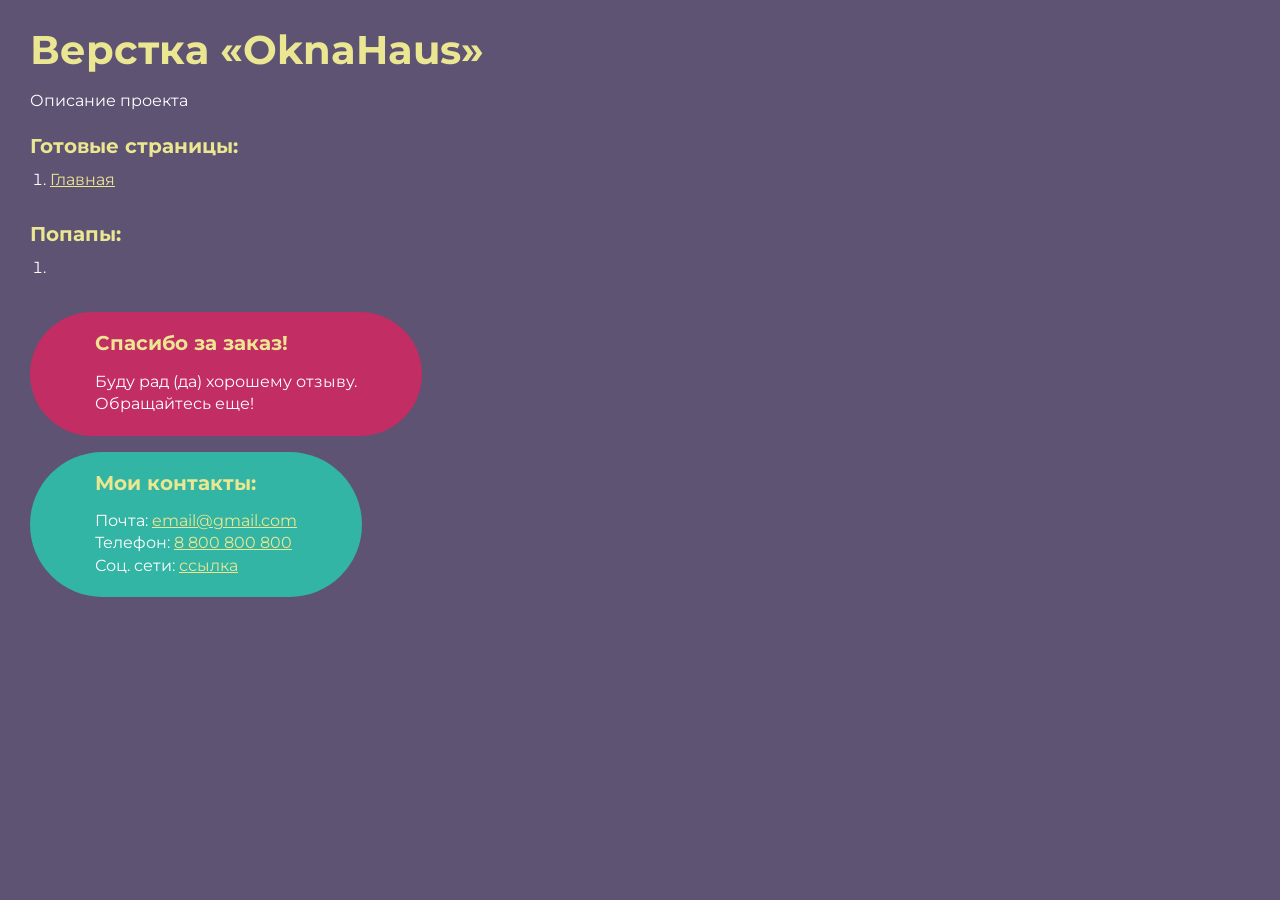
==== index.html @ 0f673352 "ok" ====
<!DOCTYPE html>
<html>

<head>
	<meta charset="UTF-8">
	<meta name="viewport" content="width=device-width, initial-scale=1.0">
	<title>Верстка «OknaHaus»</title>
</head>

<body>
	<div class="rootpage">
		<h1>Верстка «OknaHaus»</h1>
		<div class="rootpage__info">
			Описание проекта
		</div>
		<h2>Готовые страницы:</h2>
		<ol class="rootpage__list">
			<li><a target="_blank" href="home.html">Главная</a></li>
		</ol>
		<h2>Попапы:</h2>
		<ol class="rootpage__list">
			<li><a target="_blank" href="home.html#"></a></li>
		</ol>
		<div class="rootpage__tnx">
			<h2>Спасибо за заказ!</h2>
			<p>Буду рад (да) хорошему отзыву.</p>
			<p>Обращайтесь еще!</p>
		</div>
		<div class="rootpage__contacts">
			<h2>Мои контакты:</h2>
			<p>Почта: <a href="mailto:email@gmail.com">email@gmail.com</a></p>
			<p>Телефон: <a href="tel:8800800800">8 800 800 800</a></p>
			<p>Соц. сети: <a href="">ссылка</a></p>
		</div>
	</div>
</body>
<style>
	@charset "UTF-8";
	@import url("https://fonts.googleapis.com/css?family=Montserrat:regular,700&display=swap");

	*,
	*::before,
	*::after {
		padding: 0px;
		margin: 0px;
		border: 0px;
		box-sizing: border-box;
	}

	html,
	body {
		height: 100%;
		margin: 0;
		padding: 0;
		min-width: 320px;
		width: 100%;
		color: #fff;
		background-color: #5e5373;
	}

	body {
		font-family: Montserrat;
		font-size: 100%;
		line-height: 1;
		font-size: 1rem;
	}

	a {
		text-decoration: underline;
		color: #ebe691
	}

	a:visited {
		text-decoration: underline;
		color: #aaa768;
	}

	a:hover {
		text-decoration: none;
	}

	ul li {
		list-style: none;
	}

	img {
		vertical-align: top;
	}

	.wrapper {
		width: 100%;
		min-height: 100%;
		overflow: hidden;
	}

	.rootpage {
		padding: 30px;
		display: flex;
		flex-direction: column;
		align-items: flex-start;
	}

	@media (max-width: 767px) {
		.rootpage {
			padding: 30px 15px;
		}
	}

	h1 {
		color: #ebe691;
		font-size: 2.5rem;
		margin: 0px 0px 1.25rem 0px;
	}

	@media (max-width: 767px) {
		h1 {
			font-size: 1.85rem;
			margin: 0px 0px 1.25rem 0px;
		}
	}

	h2 {
		color: #ebe691;
		font-size: 1.25rem;
		margin: 0px 0px 1rem 0px;
	}

	@media (max-width: 767px) {
		h2 {
			font-size: 1.125rem;
			margin: 0px 0px 1rem 0px;
		}
	}

	.rootpage__info {
		line-height: 140%;
		margin: 0px 0px 1.5rem 0px;
	}

	.rootpage__list {
		margin: 0px 0px 2.25rem 1.25rem;
	}

	.rootpage__list li:not(:last-child) {
		margin: 0px 0px 15px 0px;
	}

	.rootpage__contacts,
	.rootpage__tnx {
		border-radius: 200px;
		padding: 20px 65px;
		line-height: 140%;
	}

	@media (max-width: 767px) {

		.rootpage__contacts,
		.rootpage__tnx {
			border-radius: 40px;
			padding: 20px;
		}
	}

	.rootpage__contacts {
		background: #32b5a4;

	}

	.rootpage__contacts a {
		color: #ebe691;
	}

	.rootpage__tnx {
		background: #c22d63;
		margin: 0px 0px 1rem 0px;
	}
</style>

</html>
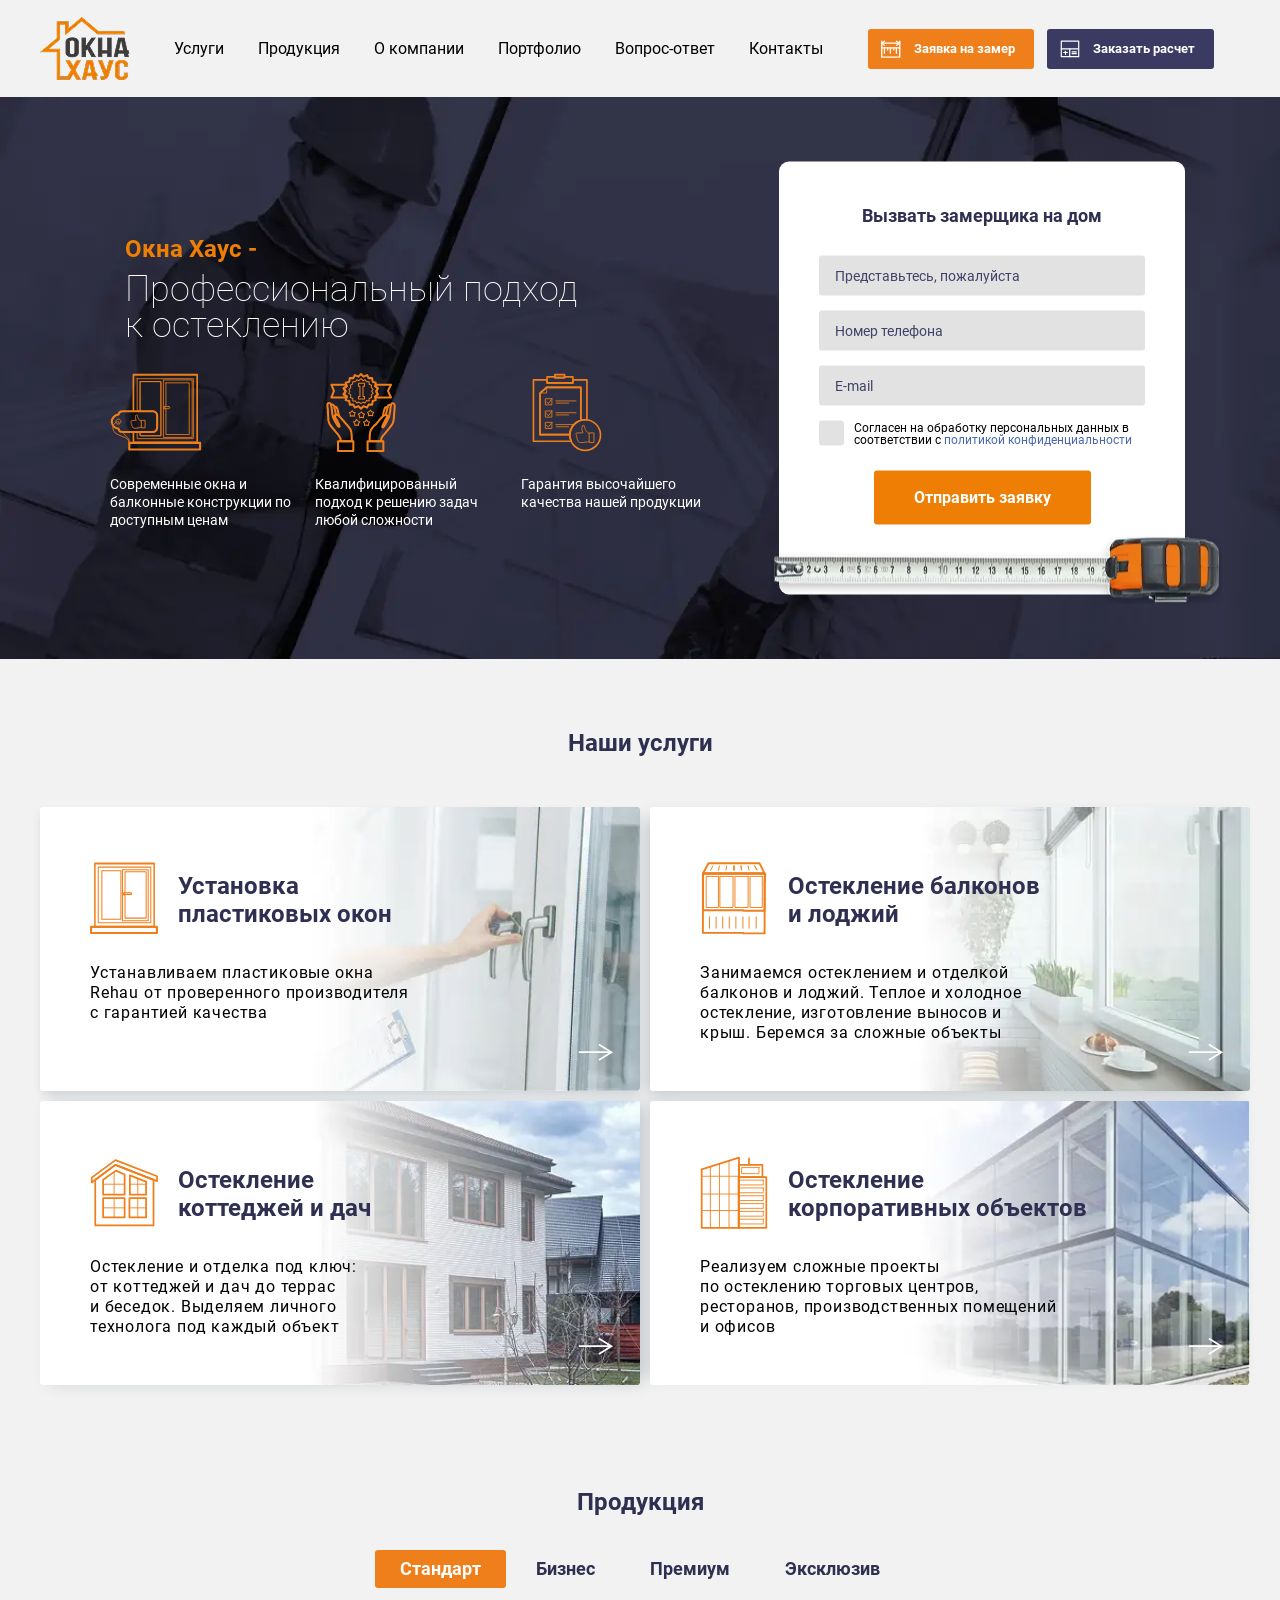
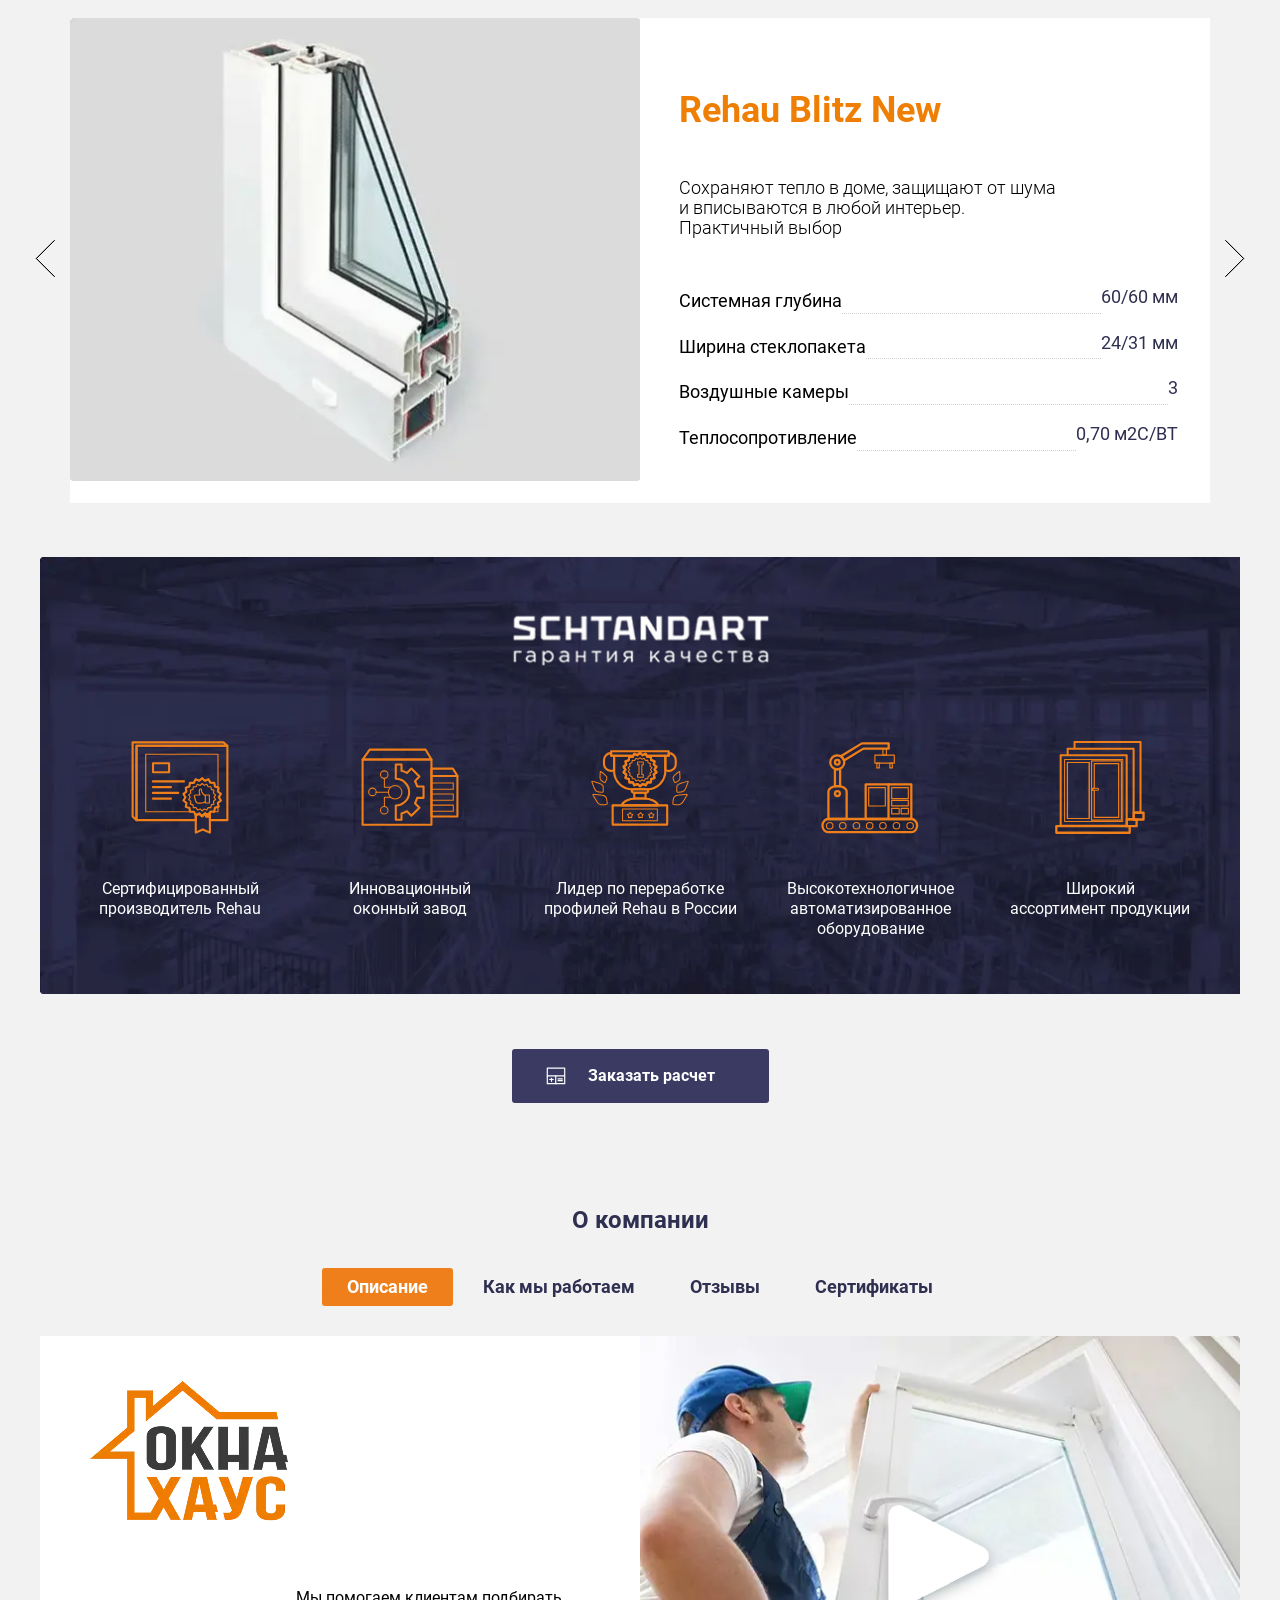
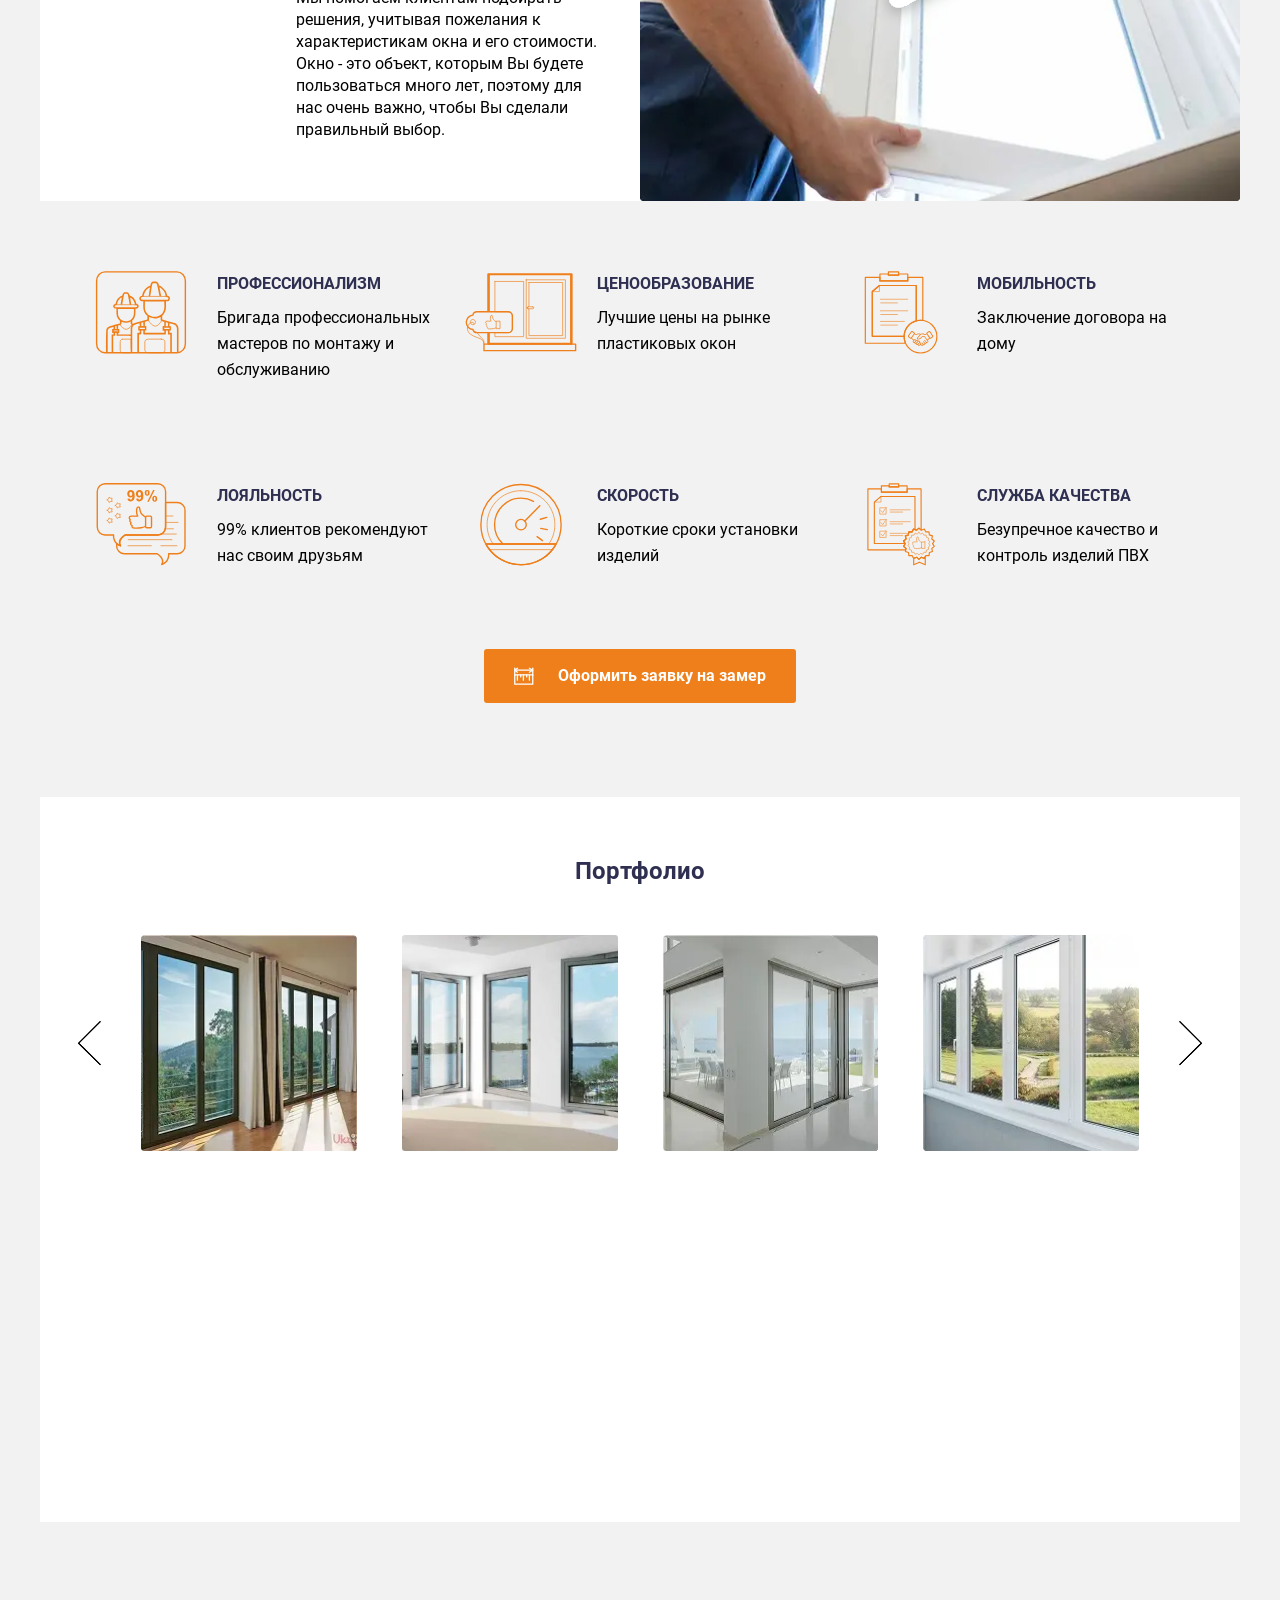
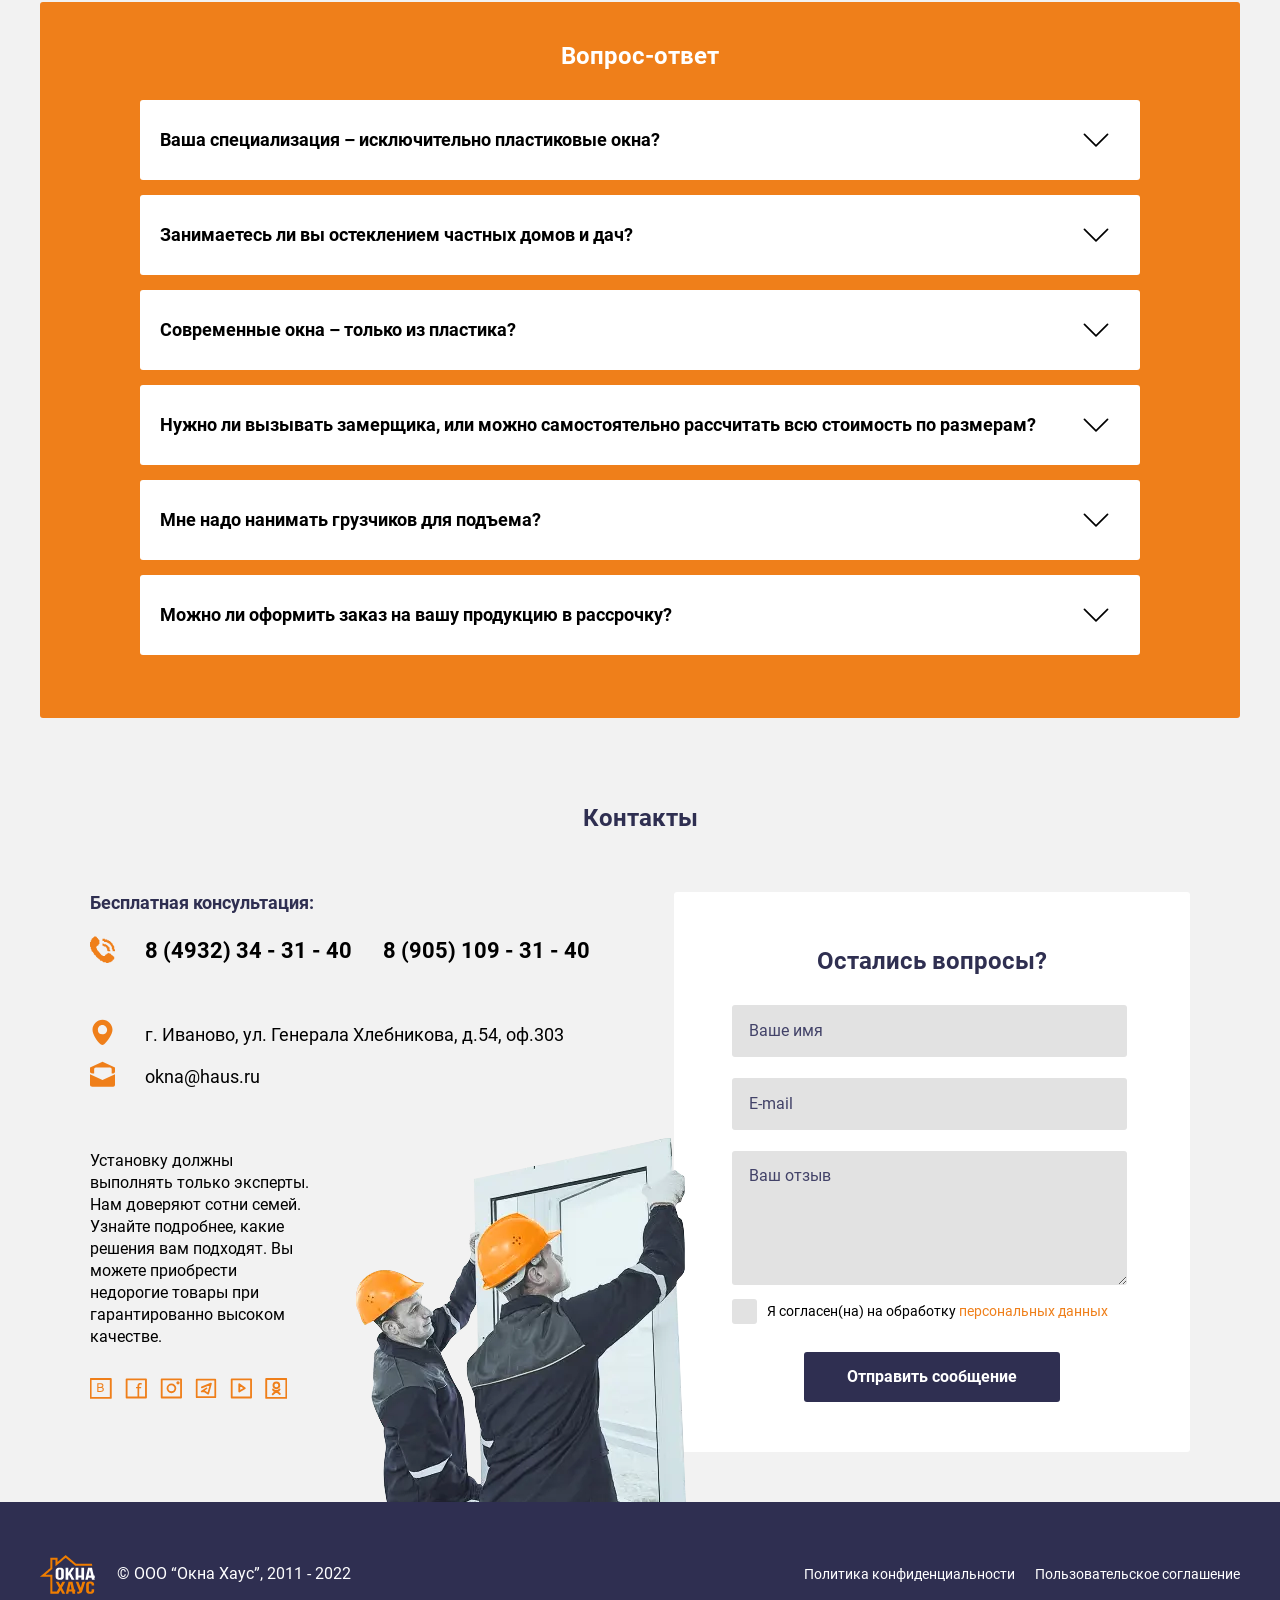
==== commit f0ae6f0a: "ok" ====
--- a/index.html
+++ b/index.html
@@ -1,179 +1,2593 @@
 <!DOCTYPE html>
-<html>
+<html lang="en">
 
 <head>
+	<title>HomePage</title>
 	<meta charset="UTF-8">
+	<meta name="format-detection" content="telephone=no">
+	<link rel="stylesheet" href="css/style.min.css?_v=20250425212114">
+	<link rel="shortcut icon" href="favicon.ico">
 	<meta name="viewport" content="width=device-width, initial-scale=1.0">
-	<title>Верстка «OknaHaus»</title>
+	<script src="https://api-maps.yandex.ru/2.1/?lang=ru_RU&amp;apikey=60e8046c-95da-4497-bf2e-3969e67dc7ef&_v=20250411184906" type="text/javascript"></script>
+
+
 </head>
 
 <body>
-	<div class="rootpage">
-		<h1>Верстка «OknaHaus»</h1>
-		<div class="rootpage__info">
-			Описание проекта
-		</div>
-		<h2>Готовые страницы:</h2>
-		<ol class="rootpage__list">
-			<li><a target="_blank" href="home.html">Главная</a></li>
-		</ol>
-		<h2>Попапы:</h2>
-		<ol class="rootpage__list">
-			<li><a target="_blank" href="home.html#"></a></li>
-		</ol>
-		<div class="rootpage__tnx">
-			<h2>Спасибо за заказ!</h2>
-			<p>Буду рад (да) хорошему отзыву.</p>
-			<p>Обращайтесь еще!</p>
-		</div>
-		<div class="rootpage__contacts">
-			<h2>Мои контакты:</h2>
-			<p>Почта: <a href="mailto:email@gmail.com">email@gmail.com</a></p>
-			<p>Телефон: <a href="tel:8800800800">8 800 800 800</a></p>
-			<p>Соц. сети: <a href="">ссылка</a></p>
+	<div class="wrapper">
+		<header class="header">
+			<div class="header__container">
+				<div class="header__logo"><img src="img/logo.webp" alt="logo"></div>
+				<nav class="header__menu menu">
+					<ul class="menu__list">
+						<li class="menu__item">
+							<a class="menu__item-link" href="">Услуги</a>
+						</li>
+						<li class="menu__item">
+							<a class="menu__item-link" href="">Продукция</a>
+						</li>
+						<li class="menu__item">
+							<a class="menu__item-link" href="">О компании</a>
+						</li>
+						<li class="menu__item">
+							<a class="menu__item-link" href="">Портфолио</a>
+						</li>
+						<li class="menu__item">
+							<a class="menu__item-link" href="">Вопрос-ответ</a>
+						</li>
+						<li class="menu__item">
+							<a class="menu__item-link" href="">Контакты</a>
+						</li>
+					</ul>
+				</nav>
+				<div class="header__buttons">
+					<button data-popup="#measurement" type="button" class="header__btn button-img button-img_org">
+						<span class="header__btn-img">
+							<svg class="header__btn-icon">
+								<use xlink:href="img/icons/icons.svg#head-btn-1"></use>
+							</svg>
+						</span>
+						<span class="header__btn-text">Заявка на
+							замер
+						</span>
+					</button>
+					<button data-popup="#calculation" type="button" class="header__btn button-img button-img_vlt">
+						<span class="header__btn-img">
+							<svg class="header__btn-icon">
+								<use xlink:href="img/icons/icons.svg#head-btn-2"></use>
+							</svg>
+						</span>
+						<span class="header__btn-text">Заказать
+							расчет
+						</span>
+					</button>
+				</div>
+				<div class="header__menu-btn"><button type="button" class="menu__icon icon-menu"><span></span></button></div>
+
+			</div>
+		</header>
+		<main class="page">
+			<button type="button" class="page__scroll-btn">
+				<svg class="page__scroll-btn-icon">
+					<use xlink:href="img/icons/icons.svg#to-top-arrow"></use>
+				</svg>
+			</button>
+			<section class="page__top top-page">
+				<div class="top-page__container">
+					<div class="top-page__inner">
+						<div class="top-page__content content-page">
+							<h1 class="content-page__title"><span>Окна Хаус -</span> <br>
+								Профессиональный подход <br>
+								к остеклению
+							</h1>
+							<ul class="content-page__advantages">
+								<li class="content-page__item">
+									<div class="content-page__image">
+										<svg class="content-page__icon">
+											<use xlink:href="img/icons/icons.svg#top-1"></use>
+										</svg>
+									</div>
+									<div class="content-page__text">Современные окна
+										и балконные конструкции
+										по доступным ценам</div>
+								</li>
+								<li class="content-page__item">
+									<div class="content-page__image">
+										<svg class="content-page__icon">
+											<use xlink:href="img/icons/icons.svg#top-2"></use>
+										</svg>
+									</div>
+									<div class="content-page__text">Квалифицированный
+										подход к решению задач
+										любой сложности</div>
+								</li>
+								<li class="content-page__item">
+									<div class="content-page__image">
+										<svg class="content-page__icon">
+											<use xlink:href="img/icons/icons.svg#top-3"></use>
+										</svg>
+									</div>
+									<div class="content-page__text">Гарантия
+										высочайшего качества
+										нашей продукции</div>
+								</li>
+							</ul>
+						</div>
+						<div class="top-page__banner banner-top">
+							<div class="banner-top__body">
+								<h3 class="banner-top__title title title_small">Вызвать замерщика на дом</h3>
+								<form action="#" class="banner-top__form banner-form">
+									<input autocomplete="off" type="text" name="form-name" data-error="Ошибка" placeholder="Представьтесь, пожалуйста" class="banner-form__input">
+									<input autocomplete="off" type="text" name="form-tel" data-error="Ошибка" placeholder="Номер телефона" class="banner-form__input">
+									<input autocomplete="off" type="email" name="form-email" data-error="Ошибка" placeholder="E-mail" class="banner-form__input">
+									<div class="banner-form__check">
+										<label>
+											<input type="checkbox" name="form-checkbox" data-error="Ошибка" class="banner-form__check-true">
+											<div class="banner-form__check-fake">
+												<svg class="banner-form__icon">
+													<use xlink:href="img/icons/icons.svg#choose"></use>
+												</svg>
+											</div>
+											<p>
+												Согласен на
+												обработку персональных данных
+												в соответствии с <a href="#">политикой конфиденциальности</a>
+											</p>
+										</label>
+									</div>
+									<button class="banner-form__button button">Отправить заявку</button>
+								</form>
+							</div>
+						</div>
+					</div>
+				</div>
+			</section>
+			<section class="page__services services scrolling">
+				<div class="services__container">
+					<h2 class="services__title title">Наши услуги</h2>
+					<ul class="services__list">
+						<li data-popup="#installation" class="services__item">
+							<div class="services__top">
+								<div class="services__image">
+									<svg class="services__icon">
+										<use xlink:href="img/icons/icons.svg#services-1"></use>
+									</svg>
+								</div>
+								<div class="services__subtitle title">Установка <br>
+									пластиковых
+									окон</div>
+							</div>
+							<div class="services__text">Устанавливаем пластиковые окна<br> Rehau
+								от проверенного производителя<br>
+								с
+								гарантией качества</div>
+							<div class="services__bottom">
+								<button data-popup="#installation" type="button" class="services__button">
+									<svg class="services__bottom-icon">
+										<use xlink:href="img/icons/icons.svg#arrow-service"></use>
+									</svg>
+								</button>
+							</div>
+						</li>
+						<li data-popup="#glazing" class="services__item">
+							<div class="services__top">
+								<div class="services__image">
+									<svg class="services__icon">
+										<use xlink:href="img/icons/icons.svg#services-2"></use>
+									</svg>
+								</div>
+								<div class="services__subtitle title">Остекление балконов <br>
+									и лоджий
+								</div>
+							</div>
+							<div class="services__text">Занимаемся остеклением и отделкой<br>
+								балконов и лоджий. Теплое и холодное<br> остекление, изготовление выносов и<br> крыш.
+								Беремся за
+								сложные объекты</div>
+							<div class="services__bottom">
+								<button data-popup="#glazing" type="button" class="services__button">
+									<svg class="services__bottom-icon">
+										<use xlink:href="img/icons/icons.svg#arrow-service"></use>
+									</svg>
+								</button>
+							</div>
+						</li>
+						<li data-popup="#cottages" class="services__item">
+							<div class="services__top">
+								<div class="services__image">
+									<svg class="services__icon">
+										<use xlink:href="img/icons/icons.svg#services-3"></use>
+									</svg>
+								</div>
+								<div class="services__subtitle title">Остекление <br>
+									коттеджей и дач</div>
+							</div>
+							<div class="services__text">Остекление и отделка под ключ: <br>
+								от коттеджей и дач до террас<br>
+								и беседок. Выделяем личного<br>
+								технолога под каждый объект</div>
+							<div class="services__bottom">
+								<button data-popup="#cottages" type="button" class="services__button">
+									<svg class="services__bottom-icon">
+										<use xlink:href="img/icons/icons.svg#arrow-service"></use>
+									</svg>
+								</button>
+							</div>
+						</li>
+						<li data-popup="#objects" class="services__item">
+							<div class="services__top">
+								<div class="services__image">
+									<svg class="services__icon">
+										<use xlink:href="img/icons/icons.svg#services-4"></use>
+									</svg>
+								</div>
+								<div class="services__subtitle title">Остекление <br>
+									корпоративных объектов
+								</div>
+							</div>
+							<div class="services__text">Реализуем сложные проекты <br>
+								по остеклению торговых центров,<br>
+								ресторанов, производственных помещений<br>
+								и офисов</div>
+							<div class="services__bottom">
+								<button data-popup="#objects" type="button" class="services__button"><svg class="services__bottom-icon">
+										<use xlink:href="img/icons/icons.svg#arrow-service"></use>
+									</svg></button>
+							</div>
+						</li>
+					</ul>
+				</div>
+			</section>
+			<section class="page__products products scrolling">
+				<div class="products__container">
+					<div class="products__content">
+						<h2 class="products__title title">Продукция</h2>
+					</div>
+					<div id="products-btns" class="products__slider-btns action-buttons"></div>
+					<div class="products__slider-body">
+						<div id="products" class="products__slider swiper">
+							<div class="products__wrapper swiper-wrapper">
+								<div class="products__slide swiper-slide products-slide">
+									<div class="products-slide__img-wrap">
+										<div class="products-slide__img">
+											<img src="img/products/slide-1.webp" alt="картинка">
+										</div>
+									</div>
+									<div class="products-slide__inner">
+										<div class="products-slide__content">
+											<h2 class="products-slide__title">Rehau Blitz New</h2>
+											<div class="products-slide__text">Сохраняют тепло в доме, защищают от шума
+												<br>
+												и вписываются в любой интерьер. <br>
+												Практичный выбор
+											</div>
+											<ul class="products-slide__list slider-list">
+												<li class="slider-list__item">
+													<div class="slider-list__name">Системная глубина</div>
+													<div class="slider-list__space"></div>
+													<div class="slider-list__value">60/60 мм</div>
+												</li>
+												<li class="slider-list__item">
+													<div class="slider-list__name">Ширина стеклопакета</div>
+													<div class="slider-list__space"></div>
+													<div class="slider-list__value">24/31 мм</div>
+												</li>
+												<li class="slider-list__item">
+													<div class="slider-list__name">Воздушные камеры</div>
+													<div class="slider-list__space"></div>
+													<div class="slider-list__value">3</div>
+												</li>
+												<li class="slider-list__item">
+													<div class="slider-list__name">Теплосопротивление</div>
+													<div class="slider-list__space"></div>
+													<div class="slider-list__value">0,70 м2С/ВТ</div>
+												</li>
+											</ul>
+										</div>
+									</div>
+								</div>
+								<div class="products__slide swiper-slide products-slide">
+									<div class="products-slide__img-wrap">
+										<div class="products-slide__img">
+											<img src="img/products/slide-2.webp" alt="картинка">
+										</div>
+									</div>
+									<div class="products-slide__inner">
+										<div class="products-slide__content">
+											<h2 class="products-slide__title">Veka Vekaslide</h2>
+											<div class="products-slide__text">Профиль VEKA VEKASLIDE портал -
+												высококачественный вариант, идеально подходящий для использования в
+												частном малоэтажном
+												строительстве.
+											</div>
+											<ul class="products-slide__list slider-list">
+												<li class="slider-list__item">
+													<div class="slider-list__name">Системная глубина</div>
+													<div class="slider-list__space"></div>
+													<div class="slider-list__value">60/60 мм</div>
+												</li>
+												<li class="slider-list__item">
+													<div class="slider-list__name">Ширина стеклопакета</div>
+													<div class="slider-list__space"></div>
+													<div class="slider-list__value">170 мм</div>
+												</li>
+												<li class="slider-list__item">
+													<div class="slider-list__name">Воздушные камеры</div>
+													<div class="slider-list__space"></div>
+													<div class="slider-list__value">5/7</div>
+												</li>
+												<li class="slider-list__item">
+													<div class="slider-list__name">Теплосопротивление</div>
+													<div class="slider-list__space"></div>
+													<div class="slider-list__value">0,70 м2С/ВТ</div>
+												</li>
+											</ul>
+										</div>
+									</div>
+								</div>
+								<div class="products__slide swiper-slide products-slide">
+									<div class="products-slide__img-wrap">
+										<div class="products-slide__img">
+											<img src="img/products/slide-3.webp" alt="картинка">
+										</div>
+									</div>
+									<div class="products-slide__inner">
+										<div class="products-slide__content">
+											<h2 class="products-slide__title">Veka Sunline</h2>
+											<div class="products-slide__text">Профиль VEKA SUNLINE - высококачественный
+												вариант, идеально подходящий для использования в частном малоэтажном
+												строительстве.
+											</div>
+											<ul class="products-slide__list slider-list">
+												<li class="slider-list__item">
+													<div class="slider-list__name">Системная глубина</div>
+													<div class="slider-list__space"></div>
+													<div class="slider-list__value">60/60 мм</div>
+												</li>
+												<li class="slider-list__item">
+													<div class="slider-list__name">Ширина стеклопакета</div>
+													<div class="slider-list__space"></div>
+													<div class="slider-list__value">58 мм</div>
+												</li>
+												<li class="slider-list__item">
+													<div class="slider-list__name">Воздушные камеры</div>
+													<div class="slider-list__space"></div>
+													<div class="slider-list__value">3</div>
+												</li>
+												<li class="slider-list__item">
+													<div class="slider-list__name">Теплосопротивление</div>
+													<div class="slider-list__space"></div>
+													<div class="slider-list__value">0,70 м2С/ВТ</div>
+												</li>
+											</ul>
+										</div>
+									</div>
+								</div>
+								<div class="products__slide swiper-slide products-slide">
+									<div class="products-slide__img-wrap">
+										<div class="products-slide__img">
+											<img src="img/products/slide-4.webp" alt="картинка">
+										</div>
+									</div>
+
+									<div class="products-slide__inner">
+										<div class="products-slide__content">
+											<h2 class="products-slide__title">Veka Evolution</h2>
+											<div class="products-slide__text">Профиль VEKA EVOLUTION -
+												высококачественный
+												вариант, идеально подходящий для использования в частном малоэтажном
+												строительстве
+											</div>
+											<ul class="products-slide__list slider-list">
+												<li class="slider-list__item">
+													<div class="slider-list__name">Системная глубина</div>
+													<div class="slider-list__space"></div>
+													<div class="slider-list__value">60/60 мм</div>
+												</li>
+												<li class="slider-list__item">
+													<div class="slider-list__name">Ширина стеклопакета</div>
+													<div class="slider-list__space"></div>
+													<div class="slider-list__value">70 мм</div>
+												</li>
+												<li class="slider-list__item">
+													<div class="slider-list__name">Воздушные камеры</div>
+													<div class="slider-list__space"></div>
+													<div class="slider-list__value">5</div>
+												</li>
+												<li class="slider-list__item">
+													<div class="slider-list__name">Теплосопротивление</div>
+													<div class="slider-list__space"></div>
+													<div class="slider-list__value">0,78 м2С/ВТ</div>
+												</li>
+											</ul>
+										</div>
+									</div>
+								</div>
+							</div>
+						</div>
+						<div class="products__nav">
+							<div class="products__nav-prev">
+								<svg class="icon">
+									<use xlink:href="img/icons/icons.svg#nav-arrow"></use>
+								</svg>
+							</div>
+							<div class="products__nav-next"><svg class="icon">
+									<use xlink:href="img/icons/icons.svg#nav-arrow"></use>
+								</svg>
+							</div>
+						</div>
+					</div>
+				</div>
+			</section>
+			<section class="page__quality quality">
+				<div class="quality__container">
+					<div class="quality__inner">
+						<div class="quality__top">
+							<div class="quality__title-image">
+								<img src="img/quality/title.webp" alt="">
+							</div>
+						</div>
+
+						<ul class="quality__list">
+							<li class="quality__item">
+								<div class="quality__image">
+									<svg class="quality__icon">
+										<use xlink:href="img/icons/icons.svg#quality-1"></use>
+									</svg>
+								</div>
+								<div class="quality__text">Сертифицированный
+									производитель Rehau
+								</div>
+							</li>
+							<li class="quality__item">
+								<div class="quality__image">
+									<svg class="quality__icon">
+										<use xlink:href="img/icons/icons.svg#quality-2"></use>
+									</svg>
+								</div>
+								<div class="quality__text">Инновационный <br>
+									оконный завод</div>
+							</li>
+							<li class="quality__item">
+								<div class="quality__image">
+									<svg class="quality__icon">
+										<use xlink:href="img/icons/icons.svg#quality-3"></use>
+									</svg>
+								</div>
+								<div class="quality__text">Лидер по переработке
+									профилей Rehau в России</div>
+							</li>
+							<li class="quality__item">
+								<div class="quality__image">
+									<svg class="quality__icon">
+										<use xlink:href="img/icons/icons.svg#quality-4"></use>
+									</svg>
+								</div>
+								<div class="quality__text">Высокотехнологичное
+									автоматизированное
+									оборудование</div>
+							</li>
+							<li class="quality__item">
+								<div class="quality__image">
+									<svg class="quality__icon">
+										<use xlink:href="img/icons/icons.svg#quality-5"></use>
+									</svg>
+								</div>
+								<div class="quality__text">Широкий <br>
+									ассортимент
+									продукции</div>
+							</li>
+						</ul>
+					</div>
+					<button data-popup="#calculation" type="button" class="quality__btn button-img button-img_vlt">
+						<span class="quality__btn-img">
+							<svg class="quality__btn-icon">
+								<use xlink:href="img/icons/icons.svg#head-btn-2"></use>
+							</svg></span>
+						<span class="quality__btn-text">Заказать
+							расчет
+						</span>
+					</button>
+				</div>
+			</section>
+			<section class="page__about products scrolling">
+				<div class="products__container">
+					<div class="products__content">
+						<h2 class="products__title title">О компании</h2>
+					</div>
+					<div id="about-btns" class="products__slider-btns action-buttons"></div>
+					<div class="products__slider-body">
+						<div id="about" class="products__slider swiper">
+							<div class="products__wrapper swiper-wrapper">
+								<div class="products__slide swiper-slide about-us">
+									<div class="about-us__inner">
+										<div class="about-us__content">
+											<div class="about-us__logo">
+												<img src="img/quality/logo-big.webp" alt="logo">
+											</div>
+											<div class="about-us__bottom">
+												<div class="about-us__text">Мы помогаем клиентам подбирать решения,
+													учитывая пожелания к
+													характеристикам окна и его стоимости. Окно - это объект,
+													которым Вы будете пользоваться много лет, поэтому для нас очень
+													важно,
+													чтобы
+													Вы сделали правильный выбор.
+												</div>
+											</div>
+
+
+										</div>
+									</div>
+									<div class="about-us__video-wrap">
+										<div class="about-us__video">
+											<div id="play" class="about-us__video-control"></div>
+											<div id="pause" class="about-us__video-control"></div>
+											<video id="video" poster="img/quality/01.webp" />
+											<source src="files/oknahaus.mp4" type='video/mp4'>
+											</video>
+										</div>
+									</div>
+
+								</div>
+								<div data-tabs data-tabs-animate class="products__slide swiper-slide how">
+									<div class="how__top">
+										<h2 class="how__title title">Как мы работаем</h2>
+									</div>
+									<nav data-tabs-titles class="how__tabs-navigation">
+										<button type="button" class="how__tabs-title _tab-active">
+											<span>Бесплатно приедем</span>
+										</button>
+										<button type="button" class="how__tabs-title"><span>Выезжаем
+												ежедневно</span></button>
+										<button type="button" class="how__tabs-title"><span>Образцы с
+												собой</span></button>
+										<button type="button" class="how__tabs-title"><span>Стоимость</span></button>
+									</nav>
+									<ul data-tabs-body class="how__list">
+										<li class="how__item">
+											<div class="how__image">
+												<svg class="how__icon">
+													<use xlink:href="img/icons/icons.svg#work-1"></use>
+												</svg>
+											</div>
+											<div class="how__text">
+												<span>Бесплатно приедем</span>
+												Выезжаем бесплатно во все
+												города Московской области
+											</div>
+										</li>
+										<li class="how__item">
+											<div class="how__image"><svg class="how__icon">
+													<use xlink:href="img/icons/icons.svg#work-2"></use>
+												</svg></div>
+											<div class="how__text">
+												<span>Выезжаем ежедневно</span>
+												С 9 до 21 без выходных
+												и праздников
+											</div>
+										</li>
+										<li class="how__item">
+											<div class="how__image"><svg class="how__icon">
+													<use xlink:href="img/icons/icons.svg#work-3"></use>
+												</svg></div>
+											<div class="how__text">
+												<span>Образцы с собой</span>
+												Покажем образцы профильных
+												систем и материалов отделки
+											</div>
+										</li>
+										<li class="how__item">
+											<div class="how__image"><svg class="how__icon">
+													<use xlink:href="img/icons/icons.svg#work-4"></use>
+												</svg></div>
+											<div class="how__text">
+												<span>Стоимость</span>
+												Называем точную стоимость
+												заказа на месте
+											</div>
+										</li>
+									</ul>
+								</div>
+								<div class="products__slide swiper-slide review">
+									<div class="review__nav">
+										<div class="review__nav-prev">
+											<svg class="review__nav-icon">
+												<use xlink:href="img/icons/icons.svg#nav-arrow"></use>
+											</svg>
+										</div>
+										<div class="review__nav-next">
+											<svg class="review__nav-icon">
+												<use xlink:href="img/icons/icons.svg#nav-arrow"></use>
+											</svg>
+										</div>
+									</div>
+									<div class="review__inner">
+										<div class="review__slider-body">
+											<div id="review-slider" class="review__slider swiper">
+												<div class="review__wrapper swiper-wrapper">
+													<div data-showmore data-showmore-media="768,max" class="review__slide review-slide">
+														<div class="review-slide__top">
+															<div class="review-slide__name">Раиса Михайлова</div>
+															<div class="review-slide__order">
+																<span>24.06.2021</span> Договор №123456
+															</div>
+														</div>
+														<div data-showmore-content="200" class="review-slide__review">
+															<p>
+																Огромное СПАСИБО всей команде
+																Дизайн-Окно! В июне 2021 заказывала переостекление +
+																отделка
+																балкона первый раз и так все
+																удачно - быстро, качественно. Все прошло отлично, в
+																соответствии с условиями договора. Замерщик приехал как
+																оговорено
+																без опозданий, произвел замер лазерным уровнем, все
+																подробно
+																рассказал по профилю и комплектующим. Предоплата
+																составила
+																20%, остаток - по факту. Соотношение цена/качество в
+																сравнении с конкурентами. Доставка точно в срок, за 3
+																дня
+																все
+																установили. Итог - красивые окна. Будем зимой проверять
+																на
+																прочность :)
+															</p>
+															<p>
+																Большая благодарность за отлично проведённую работу!
+																Замерщик по вызову пришёл быстро, всё хорошо объяснил ,
+																окна
+																пришли
+																в соответствии со согласованной датой, поднятие в
+																квартиру
+																прошла очень хорошо , монтажники справились со своей
+																работой
+																на отлично! Все прошло в позитиве, соотношение цены и
+																качества хорошее. Отличная команда! Спасибо!!!
+															</p>
+														</div>
+														<button hidden data-showmore-button type="button" class="review-slide__more-btn">
+															<span>Показать еще</span>
+															<span>Скрыть</span>
+														</button>
+													</div>
+													<div data-showmore data-showmore-media="768,max" class="review__slide review-slide">
+														<div class="review-slide__top">
+															<div class="review-slide__name">Галина Ивановна</div>
+															<div class="review-slide__order">
+																<span>14.03.2024</span> Договор №122435
+															</div>
+														</div>
+														<div data-showmore-content="200" class="review-slide__review">
+															<p>
+																В феврале 2024 года мы решили
+																обновить окна в нашей гостиной. Нам посоветовали
+																установить
+																окна с датчиками открытия и
+																подключить их к системе «умный дом». Теперь мы можем
+																контролировать состояние окон прямо со смартфона — это
+																чрезвычайно
+																удобно. Специалисты выполнили работу быстро и аккуратно,
+																оставив после себя идеальную чистоту. Мы даже не
+																предполагали,
+																что технология и комфорт могут быть настолько тесно
+																связаны.
+															</p>
+														</div>
+														<button hidden data-showmore-button type="button" class="review-slide__more-btn">
+															<span>Показать еще</span>
+															<span>Скрыть</span>
+														</button>
+													</div>
+													<div data-showmore data-showmore-media="768,max" class="review__slide review-slide">
+														<div class="review-slide__top">
+															<div class="review-slide__name">Даниил Юрьевич</div>
+															<div class="review-slide__order">
+																<span>15.07.2023</span> Договор №113476
+															</div>
+														</div>
+														<div data-showmore-content="200" class="review-slide__review">
+															<p>
+																Расстались с фирмой лучшими
+																друзьями, так чудесно нам они остеклили балкон. Это было
+																накануне зимы, всё нравилось, всё
+																красиво было, но зимний сезон выявил один нюанс, окна
+																начали
+																сквозить. Позвонил в офис, поделился с ними моей
+																проблемой,
+																пообещали, что приедет мастер на осмотр. Действительно,
+																в
+																ближайшее время нам всё было исправлено, мастер поменял
+																уплотнительные резинки, чуть подтянул петли, теперь
+																балкон
+																радует уютом и достойной визуальной картиной.
+															</p>
+														</div>
+														<button hidden data-showmore-button type="button" class="review-slide__more-btn">
+															<span>Показать еще</span>
+															<span>Скрыть</span>
+														</button>
+													</div>
+													<div data-showmore data-showmore-media="768,max" class="review__slide review-slide">
+														<div class="review-slide__top">
+															<div class="review-slide__name">Анастасия Владимировна</div>
+															<div class="review-slide__order">
+																<span>07.01.2024</span> Договор №124428
+															</div>
+														</div>
+														<div data-showmore-content="200" class="review-slide__review">
+															<p>
+																Очень оперативная и
+																профессиональная работа, грамотные советы от оценщика
+																(без
+																него я бы не разобралась, какие именно
+																окна мне лучше заказывать). Открывать и закрывать
+																удобно,
+																откосы практически не повредили. Сделано красиво.
+																Стеклопакеты
+																стоят уже полгода, помещение коммерческое, первый этаж,
+																раньше было очень холодно, постоянно работали
+																обогреватели.
+																В
+																этом холодном сезоне обогреватели не включаем))
+																коллектив
+																доволен!
+															</p>
+														</div>
+														<button hidden data-showmore-button type="button" class="review-slide__more-btn">
+															<span>Показать еще</span>
+															<span>Скрыть</span>
+														</button>
+													</div>
+													<div data-showmore data-showmore-media="768,max" class="review__slide review-slide">
+														<div class="review-slide__top">
+															<div class="review-slide__name">Егор Михайлович</div>
+															<div class="review-slide__order">
+																<span>24.06.2021</span> Договор №124753
+															</div>
+														</div>
+														<div data-showmore-content="200" class="review-slide__review">
+															<p>
+																Если когда-то снова нужно
+																будет остеклить дом или другой объект недвижимости,
+																обязательно обратимся непременно только к
+																этим специалистам. Очень понравилась их хватка. Полное
+																ощущение, что люди грамотные. Решили непростую задачу с
+																очень
+																сложным по дизайну большим витражным окном. Работники
+																этой
+																фирмы с успехом осуществили наш замысел, окно получилось
+																отличным и красивым, несмотря на большой размер, входная
+																зона легко открывается и закрывается, не разболталась за
+																полгода активного использования.
+															</p>
+														</div>
+														<button hidden data-showmore-button type="button" class="review-slide__more-btn">
+															<span>Показать еще</span>
+															<span>Скрыть</span>
+														</button>
+													</div>
+												</div>
+											</div>
+											<button data-popup="#review" type="button" class="review__btn button-img button-img_org">
+												<span class="review__btn-img">
+													<svg class="review__btn-icon">
+														<use xlink:href="img/icons/icons.svg#review-btn"></use>
+													</svg>
+												</span>
+												<span class="review__btn-text">Оставить отзыв
+												</span>
+											</button>
+										</div>
+									</div>
+								</div>
+								<div class="products__slide swiper-slide certificates">
+									<div class="certificates__nav">
+										<div class="certificates__nav-prev">
+											<svg class="certificates__nav-icon">
+												<use xlink:href="img/icons/icons.svg#nav-arrow"></use>
+											</svg>
+										</div>
+										<div class="certificates__nav-next">
+											<svg class="certificates__nav-icon">
+												<use xlink:href="img/icons/icons.svg#nav-arrow"></use>
+											</svg>
+										</div>
+									</div>
+									<div class="certificates__inner">
+										<div class="certificates__slider-body">
+											<div id="certificates-slider" class="certificates__slider swiper">
+												<div class="certificates__wrapper swiper-wrapper">
+													<div class="certificates__slide">
+														<img src="img/quality/slider/01.webp" alt="картинка">
+													</div>
+													<div class="certificates__slide">
+														<img src="img/quality/slider/02.webp" alt="картинка">
+													</div>
+													<div class="certificates__slide">
+														<img src="img/quality/slider/03.webp" alt="картинка">
+													</div>
+													<div class="certificates__slide">
+														<img src="img/quality/slider/04.webp" alt="картинка">
+													</div>
+													<div class="certificates__slide">
+														<img src="img/quality/slider/05.webp" alt="картинка">
+													</div>
+													<div class="certificates__slide">
+														<img src="img/quality/slider/02.webp" alt="картинка">
+													</div>
+													<div class="certificates__slide">
+														<img src="img/quality/slider/03.webp" alt="картинка">
+													</div>
+
+												</div>
+											</div>
+										</div>
+
+									</div>
+								</div>
+							</div>
+						</div>
+					</div>
+					<div class="products__bottom-block bottom-about">
+						<ul class="bottom-about__list">
+							<li class="bottom-about__item">
+								<div class="bottom-about__image">
+									<div class="bottom-about__img-wrap">
+										<svg class="icon">
+											<use xlink:href="img/icons/icons.svg#about-1"></use>
+										</svg>
+									</div>
+								</div>
+								<div class="bottom-about__content">
+									<div class="bottom-about__title">профессионализм</div>
+									<div class="bottom-about__text">Бригада профессиональных
+										мастеров по монтажу
+										и обслуживанию</div>
+								</div>
+							</li>
+							<li class="bottom-about__item">
+								<div class="bottom-about__image">
+									<div class="bottom-about__img-wrap">
+										<svg class="icon">
+											<use xlink:href="img/icons/icons.svg#about-2"></use>
+										</svg>
+									</div>
+								</div>
+								<div class="bottom-about__content">
+									<div class="bottom-about__title">Ценообразование</div>
+									<div class="bottom-about__text">Лучшие цены на рынке
+										пластиковых окон</div>
+								</div>
+							</li>
+							<li class="bottom-about__item">
+								<div class="bottom-about__image">
+									<div class="bottom-about__img-wrap">
+										<svg class="icon">
+											<use xlink:href="img/icons/icons.svg#about-3"></use>
+										</svg>
+									</div>
+								</div>
+								<div class="bottom-about__content">
+									<div class="bottom-about__title">Мобильность</div>
+									<div class="bottom-about__text">Заключение договора
+										на дому</div>
+								</div>
+							</li>
+							<li class="bottom-about__item">
+								<div class="bottom-about__image">
+									<div class="bottom-about__img-wrap">
+										<svg class="icon">
+											<use xlink:href="img/icons/icons.svg#about-4"></use>
+										</svg>
+									</div>
+								</div>
+								<div class="bottom-about__content">
+									<div class="bottom-about__title">Лояльность</div>
+									<div class="bottom-about__text">99% клиентов рекомендуют
+										нас своим друзьям</div>
+								</div>
+							</li>
+							<li class="bottom-about__item">
+								<div class="bottom-about__image">
+									<div class="bottom-about__img-wrap">
+										<svg class="icon">
+											<use xlink:href="img/icons/icons.svg#about-5"></use>
+										</svg>
+									</div>
+								</div>
+								<div class="bottom-about__content">
+									<div class="bottom-about__title">Скорость</div>
+									<div class="bottom-about__text">Короткие сроки
+										установки изделий</div>
+								</div>
+							</li>
+							<li class="bottom-about__item">
+								<div class="bottom-about__image">
+									<div class="bottom-about__img-wrap">
+										<svg class="icon">
+											<use xlink:href="img/icons/icons.svg#about-6"></use>
+										</svg>
+									</div>
+								</div>
+								<div class="bottom-about__content">
+									<div class="bottom-about__title">Служба качества</div>
+									<div class="bottom-about__text">Безупречное качество
+										и контроль изделий ПВХ</div>
+								</div>
+							</li>
+						</ul>
+						<button data-popup="#measurement" class="bottom-about__button button-img button-img_org">
+							<span class="bottom-about__btn-img">
+								<svg class="bottom-about__btn-icon">
+									<use xlink:href="img/icons/icons.svg#head-btn-1"></use>
+								</svg></span>
+							<span class="bottom-about__btn-text">Оформить заявку на
+								замер
+							</span>
+						</button>
+					</div>
+				</div>
+			</section>
+			<section class="page__portfolio portfolio scrolling">
+				<div class="portfolio__container">
+					<div class="portfolio__inner">
+						<h2 class="portfolio__title title">Портфолио</h2>
+						<div class="portfolio__slider-block">
+							<div class="portfolio__slider-wrap">
+								<div class="portfolio__nav">
+									<div class="portfolio__nav-prev">
+										<svg class="icon">
+											<use xlink:href="img/icons/icons.svg#nav-arrow"></use>
+										</svg>
+									</div>
+									<div class="portfolio__nav-next">
+										<svg class="icon">
+											<use xlink:href="img/icons/icons.svg#nav-arrow"></use>
+										</svg>
+									</div>
+								</div>
+								<div class="portfolio__slider swiper">
+									<div class="portfolio__wrapper swiper-wrapper">
+										<div class="portfolio__slide swiper-slide portfolio-slide">
+											<button data-popup="#p1" type="button" class="portfolio-slide__image">
+												<img src="img/portfolio/01.webp" alt="картинка">
+											</button>
+										</div>
+										<div class="portfolio__slide swiper-slide portfolio-slide">
+											<button data-popup="#p2" type="button" class="portfolio-slide__image">
+												<img src="img/portfolio/02.webp" alt="картинка">
+											</button>
+										</div>
+										<div class="portfolio__slide swiper-slide portfolio-slide">
+											<button data-popup="#p3" type="button" class="portfolio-slide__image">
+												<img src="img/portfolio/03.webp" alt="картинка">
+											</button>
+										</div>
+										<div class="portfolio__slide swiper-slide portfolio-slide">
+											<button data-popup="#p4" type="button" class="portfolio-slide__image">
+												<img src="img/portfolio/04.webp" alt="картинка">
+											</button>
+										</div>
+										<div class="portfolio__slide swiper-slide portfolio-slide">
+											<button data-popup="#p5" type="button" class="portfolio-slide__image">
+												<img src="img/portfolio/05.webp" alt="картинка">
+											</button>
+										</div>
+										<div class="portfolio__slide swiper-slide portfolio-slide">
+											<button data-popup="#p6" type="button" class="portfolio-slide__image">
+												<img src="img/portfolio/06.webp" alt="картинка">
+											</button>
+										</div>
+										<div class="portfolio__slide swiper-slide portfolio-slide">
+											<button data-popup="#p7" type="button" class="portfolio-slide__image">
+												<img src="img/portfolio/07.webp" alt="картинка">
+											</button>
+										</div>
+									</div>
+								</div>
+							</div>
+						</div>
+						<div id="map" class="portfolio__map maps"></div>
+					</div>
+				</div>
+			</section>
+			<section class="page__question question scrolling">
+				<div class="question__container">
+					<div class="question__content">
+						<h2 class="question__title title">Вопрос-ответ</h2>
+						<div data-spollers class="question__spollers spollers">
+							<details class="spollers__item">
+								<summary class="spollers__title">Ваша специализация – исключительно пластиковые окна?
+									<div class="spollers__arrow">
+										<svg class="spollers__icon">
+											<use xlink:href="img/icons/icons.svg#spoller-arrow"></use>
+										</svg>
+									</div>
+								</summary>
+								<div class="spollers__body">
+									<p>
+										Нет, мы готовы предложить своим клиентам широкий спектр услуг. Мы устанавливаем
+										пластиковые окна и балконные двери,
+										предлагаем зонирование пространства с помощью межкомнатных перегородок. Также мы
+										выполняем работы по утеплению и отделке
+										балконов.
+									</p>
+									<p>
+										В качестве дополнения вы можете выбрать стильные откосы, ламинацию оконного
+										профиля,
+										необычный подоконник – эти детали
+										помогут органично вписать окна в любой интерьер. Рулонные шторы или жалюзи
+										помогут
+										укрыться от яркого солнца, а
+										москитная сетка – от докучливых насекомых.
+									</p>
+								</div>
+							</details>
+							<details class="spollers__item">
+								<summary class="spollers__title">Занимаетесь ли вы остеклением частных домов и дач?
+									<div class="spollers__arrow">
+										<svg class="spollers__icon">
+											<use xlink:href="img/icons/icons.svg#spoller-arrow"></use>
+										</svg>
+									</div>
+								</summary>
+								<div class="spollers__body">
+									<p>
+										Да, мы предлагаем остекление для загородных домов, коттеджей, дачных домов.
+										Готовы
+										выполнить остекление балкона, веранды
+										или террасы. У нас вы можете заказать остекление для беседки или теплицы.
+										Предлагаем
+										холодное и теплое остекление – в
+										зависимости от ваших потребностей.
+									</p>
+								</div>
+							</details>
+							<details class="spollers__item">
+								<summary class="spollers__title">Современные окна – только из пластика?
+									<div class="spollers__arrow">
+										<svg class="spollers__icon">
+											<use xlink:href="img/icons/icons.svg#spoller-arrow"></use>
+										</svg>
+									</div>
+								</summary>
+								<div class="spollers__body">
+									<p>Нет, вы можете также выбрать алюминиевые или деревянные окна. В эстетических
+										целях
+										можно установить декоративную
+										раскладку – она позволяет создать изящный переплет окна</p>
+								</div>
+							</details>
+							<details class="spollers__item">
+								<summary class="spollers__title">Нужно ли вызывать замерщика, или можно самостоятельно
+									рассчитать всю стоимость по размерам?
+									<div class="spollers__arrow">
+										<svg class="spollers__icon">
+											<use xlink:href="img/icons/icons.svg#spoller-arrow"></use>
+										</svg>
+									</div>
+								</summary>
+								<div class="spollers__body">
+									<p>У нас можно рассчитать конечную стоимость через калькулятор, указав ваш адрес.
+										Также
+										вы можете выполнить расчет по своим
+										размерам. Вызов замерщика на дом не требуется. Записаться на монтаж вы сможете
+										по
+										телефону.</p>
+								</div>
+							</details>
+							<details class="spollers__item">
+								<summary class="spollers__title">Мне надо нанимать грузчиков для подъема?
+									<div class="spollers__arrow">
+										<svg class="spollers__icon">
+											<use xlink:href="img/icons/icons.svg#spoller-arrow"></use>
+										</svg>
+									</div>
+								</summary>
+								<div class="spollers__body">
+									<p>Нет, команда мастеров все сами аккуратно доставят и внесут.</p>
+								</div>
+							</details>
+							<details class="spollers__item">
+								<summary class="spollers__title">Можно ли оформить заказ на вашу продукцию в рассрочку?
+									<div class="spollers__arrow">
+										<svg class="spollers__icon">
+											<use xlink:href="img/icons/icons.svg#spoller-arrow"></use>
+										</svg>
+									</div>
+								</summary>
+								<div class="spollers__body">
+									<p>Да, мы готовы предоставить своим клиентам рассрочку под 0%. Также вы можете
+										оформить
+										кредит, заключив договор с одним из
+										банков-партнёров.</p>
+								</div>
+							</details>
+						</div>
+					</div>
+				</div>
+			</section>
+			<section class="page__contacts contacts scrolling">
+				<div class="contacts__container">
+					<div class="contacts__inner">
+						<h2 class="contacts__title title">Контакты</h2>
+						<div class="contacts__content">
+							<div class="contacts__consultation consultation">
+								<h3 class="consultation__title title title_small">Бесплатная консультация:</h3>
+								<div class="consultation__phones">
+									<div class="consultation__icon">
+										<svg class="icon">
+											<use xlink:href="img/icons/icons.svg#phone"></use>
+										</svg>
+									</div>
+									<div class="consultation__nums">
+										<a href="tel:84932343140">8 (4932) 34 - 31 - 40</a>
+										<a href="tel:89051093140">8 (905) 109 - 31 - 40</a>
+									</div>
+								</div>
+								<ul class="consultation__contacts">
+									<li class="consultation__item">
+										<div class="consultation__icon">
+											<svg class="icon">
+												<use xlink:href="img/icons/icons.svg#loc"></use>
+											</svg>
+										</div>
+										<p>г. Иваново, ул. Генерала Хлебникова, д.54, оф.303</p>
+									</li>
+									<li class="consultation__item">
+										<div class="consultation__icon">
+											<svg class="icon">
+												<use xlink:href="img/icons/icons.svg#email"></use>
+											</svg>
+										</div>
+										<p>okna@haus.ru</p>
+									</li>
+								</ul>
+								<div class="consultation__descr">
+									Установку должны выполнять только эксперты. Нам доверяют сотни семей.
+									Узнайте подробнее, какие решения вам подходят.
+									Вы можете приобрести недорогие товары
+									при гарантированно
+									высоком качестве.
+								</div>
+								<ul class="consultation__socials socials">
+									<li class="socials__item">
+										<a href="#">
+											<svg class="icon">
+												<use xlink:href="img/icons/icons.svg#vk"></use>
+											</svg>
+										</a>
+									</li>
+									<li class="socials__item">
+										<a href="#">
+											<svg class="icon">
+												<use xlink:href="img/icons/icons.svg#facebook"></use>
+											</svg>
+										</a>
+									</li>
+									<li class="socials__item">
+										<a href="#">
+											<svg class="icon">
+												<use xlink:href="img/icons/icons.svg#insta"></use>
+											</svg>
+										</a>
+									</li>
+									<li class="socials__item">
+										<a href="#">
+											<svg class="icon">
+												<use xlink:href="img/icons/icons.svg#tg"></use>
+											</svg>
+										</a>
+									</li>
+									<li class="socials__item">
+										<a href="#">
+											<svg class="icon">
+												<use xlink:href="img/icons/icons.svg#youtube"></use>
+											</svg>
+										</a>
+									</li>
+									<li class="socials__item">
+										<a href="#">
+											<svg class="icon">
+												<use xlink:href="img/icons/icons.svg#ok"></use>
+											</svg>
+										</a>
+									</li>
+								</ul>
+							</div>
+							<div class="consultation__message send-message">
+								<div class="send-message__wrap">
+									<div class="send-message__inner">
+										<h2 class="send-message__title title">Остались вопросы?</h2>
+										<form action="#" class="send-message__form message">
+											<div class="message__inputs">
+												<input autocomplete="off" type="text" name="name" data-error="Ошибка" placeholder="Ваше имя" class="message__input">
+												<input autocomplete="off" type="text" name="email" data-error="Ошибка" placeholder="E-mail" class="message__input">
+											</div>
+											<textarea autocomplete="off" name="review" placeholder="Ваш отзыв" data-error="Ошибка" class="message__textarea"></textarea>
+											<label for="policy" class="message__label confirm">
+												<input id="policy" autocomplete="off" type="checkbox" name="policy" data-error="Ошибка" class="message__checkbox">
+												<div class="message__custom-checkbox"></div>
+												<p>Я согласен(на) на обработку <a href="#">персональных данных</a></p>
+											</label>
+											<button type="submit" class="message__btn button">Отправить
+												сообщение</button>
+										</form>
+									</div>
+								</div>
+							</div>
+						</div>
+					</div>
+				</div>
+			</section>
+
+		</main>
+		<footer class="footer">
+			<div class="footer__container">
+				<div class="footer__inner">
+					<div class="footer__logo">
+						<img src="img/logo-small.svg" width="55" height="39" alt="logo">
+					</div>
+					<div class="footer__info">
+						<p class="footer__copy">© ООО “Окна Хаус”, 2011 - 2022</p>
+						<div class="footer__links">
+							<a href="#" class="footer__policy">Политика конфиденциальности </a>
+							<a href="#" class="footer__policy">Пользовательское соглашение</a>
+						</div>
+
+					</div>
+				</div>
+			</div>
+		</footer>
+	</div>
+	<!-- ================== карты ==================== -->
+	<div id="p1" aria-hidden="true" class="popup">
+		<div class="popup__wrapper">
+			<div class="popup__content">
+				<button data-close type="button" class="popup__close"></button>
+				<div class="popup__text">
+					<div class="popup__top top-popup">
+						<div class="top-popup__slider-block">
+							<div class="top-popup__slider top-popup__slider_1 swiper">
+								<div data-gallery class="top-popup__wrapper swiper-wrapper gallery">
+									<a href="img/portfolio/popup/1/1.webp" class="gallery__image swiper-slide">
+										<img alt="Портфолио" src="img/portfolio/popup/1/1.webp" class="gallery__preview">
+									</a>
+									<a href="img/portfolio/popup/1/2.webp" class="gallery__image swiper-slide">
+										<img alt="Портфолио" src="img/portfolio/popup/1/2.webp" class="gallery__preview">
+									</a>
+									<a href="img/portfolio/popup/1/3.webp" class="gallery__image swiper-slide">
+										<img alt="Портфолио" src="img/portfolio/popup/1/3.webp" class="gallery__preview">
+									</a>
+									<a href="img/portfolio/popup/1/4.webp" class="gallery__image swiper-slide">
+										<img alt="Портфолио" src="img/portfolio/popup/1/4.webp" class="gallery__preview">
+									</a>
+									<a href="img/portfolio/popup/1/5.webp" class="gallery__image swiper-slide">
+										<img alt="Портфолио" src="img/portfolio/popup/1/4.webp" class="gallery__preview">
+									</a>
+									<a href="img/portfolio/popup/1/6.webp" class="gallery__image swiper-slide">
+										<img alt="Портфолио" src="img/portfolio/popup/1/4.webp" class="gallery__preview">
+									</a>
+								</div>
+							</div>
+							<div id="pagin1" class="top-popup__pagination"></div>
+						</div>
+						<div class="top-popup__content popup-content">
+							<div class="popup-content__location">
+								<div class="popup-content__date">
+									<span>17.10.2021</span>
+								</div>
+								<div class="popup-content__address">
+									<div class="popup-content__icon">
+										<img src="img/portfolio/location.svg" alt="icon">
+									</div>
+									<p>г Иваново, ул Лётчика Лазарева, д 8</p>
+								</div>
+							</div>
+							<h2 class="popup-content__title title">
+								Теплое остекление веранды
+							</h2>
+							<ul class="popup-content__about">
+								<li class="popup-content__item">
+									<p class="popup-content__property">Что делали:
+									</p>
+									<p class="popup-content__value">Профильная система REHAU Intelio 80
+									</p>
+								</li>
+								<li class="popup-content__item">
+									<p class="popup-content__property">Категории объекта:
+									</p>
+									<p class="popup-content__value">Окна Теплое остекление веранды</p>
+								</li>
+							</ul>
+							<div class="popup-content__buttons">
+								<button data-popup="#measurement" type="button" class="popup-content__button button-img button-img_org">
+									<span class="popup-content__btn-img">
+										<svg class="popup-content__btn-icon">
+											<use xlink:href="img/icons/icons.svg#head-btn-1"></use>
+										</svg>
+									</span>
+									<span class="popup-content__btn-text">
+										Заявка на замер
+									</span>
+								</button>
+								<button data-popup="#calculation" type="button" class="popup-content__button button-img button-img_vlt">
+									<span class="popup-content__btn-img">
+										<svg style="width: 25px; height: 19px; color: #EF7F1A;" class="popup-content__btn-icon">
+											<use xlink:href="img/icons/icons.svg#price"></use>
+										</svg>
+									</span>
+									<span class="popup-content__btn-text">
+										Узнать цену
+									</span>
+								</button>
+							</div>
+						</div>
+					</div>
+					<div class="popup__bottom">
+						<div id="map-1" class="portfolio__map maps"></div>
+					</div>
+				</div>
+			</div>
 		</div>
 	</div>
+	<div id="p2" aria-hidden="true" class="popup">
+		<div class="popup__wrapper">
+			<div class="popup__content">
+				<button data-close type="button" class="popup__close"></button>
+				<div class="popup__text">
+					<div class="popup__top top-popup">
+						<div class="top-popup__slider-block">
+							<div class="top-popup__slider top-popup__slider_2 swiper">
+								<div data-gallery class="top-popup__wrapper swiper-wrapper">
+									<a href="img/portfolio/popup/2/1.webp" class="gallery__image swiper-slide">
+										<img alt="Портфолио" src="img/portfolio/popup/2/1.webp" class="gallery__preview">
+									</a>
+									<a href="img/portfolio/popup/2/2.webp" class="gallery__image swiper-slide">
+										<img alt="Портфолио" src="img/portfolio/popup/2/2.webp" class="gallery__preview">
+									</a>
+									<a href="img/portfolio/popup/2/3.webp" class="gallery__image swiper-slide">
+										<img alt="Портфолио" src="img/portfolio/popup/2/3.webp" class="gallery__preview">
+									</a>
+									<a href="img/portfolio/popup/2/4.webp" class="gallery__image swiper-slide">
+										<img alt="Портфолио" src="img/portfolio/popup/2/4.webp" class="gallery__preview">
+									</a>
+								</div>
+							</div>
+							<div id="pagin2" class="top-popup__pagination"></div>
+						</div>
+						<div class="top-popup__content popup-content">
+							<div class="popup-content__location">
+								<div class="popup-content__date">
+									<span>16.11.2022</span>
+								</div>
+								<div class="popup-content__address">
+									<div class="popup-content__icon">
+										<img src="img/portfolio/location.svg" alt="icon">
+									</div>
+									<p>г Иваново, ул Павла Большевикова, д 6</p>
+								</div>
+							</div>
+							<h2 class="popup-content__title title">
+								Панорамное остекление квартиры
+							</h2>
+							<ul class="popup-content__about">
+								<li class="popup-content__item">
+									<p class="popup-content__property">Что делали:
+									</p>
+									<p class="popup-content__value">Установлено французское остекление с использованием
+										профиля REHAU Delight
+									</p>
+								</li>
+								<li class="popup-content__item">
+									<p class="popup-content__property">Категории объекта:
+									</p>
+									<p class="popup-content__value">Окна Балконный блок</p>
+								</li>
+							</ul>
+							<div class="popup-content__buttons">
+								<button data-popup="#measurement" type="button" class="popup-content__button button-img button-img_org">
+									<span class="popup-content__btn-img">
+										<svg class="popup-content__btn-icon">
+											<use xlink:href="img/icons/icons.svg#head-btn-1"></use>
+										</svg>
+									</span>
+									<span class="popup-content__btn-text">
+										Заявка на замер
+									</span>
+								</button>
+								<button data-popup="#calculation" type="button" class="popup-content__button button-img button-img_vlt">
+									<span class="popup-content__btn-img">
+										<svg style="width: 25px; height: 19px; color: #EF7F1A;" class="popup-content__btn-icon">
+											<use xlink:href="img/icons/icons.svg#price"></use>
+										</svg>
+									</span>
+									<span class="popup-content__btn-text">
+										Узнать цену
+									</span>
+								</button>
+							</div>
+						</div>
+					</div>
+					<div class="popup__bottom">
+						<div id="map-2" class="portfolio__map maps"></div>
+					</div>
+				</div>
+			</div>
+		</div>
+	</div>
+	<div id="p3" aria-hidden="true" class="popup">
+		<div class="popup__wrapper">
+			<div class="popup__content">
+				<button data-close type="button" class="popup__close"></button>
+				<div class="popup__text">
+					<div class="popup__top top-popup">
+						<div class="top-popup__slider-block">
+							<div class="top-popup__slider top-popup__slider_3 swiper">
+								<div data-gallery class="top-popup__wrapper swiper-wrapper">
+									<a href="img/portfolio/popup/3/1.webp" class="gallery__image swiper-slide">
+										<img alt="Портфолио" src="img/portfolio/popup/3/1.webp" class="gallery__preview">
+									</a>
+									<a href="img/portfolio/popup/3/2.webp" class="gallery__image swiper-slide">
+										<img alt="Портфолио" src="img/portfolio/popup/3/2.webp" class="gallery__preview">
+									</a>
+								</div>
+							</div>
+							<div id="pagin3" class="top-popup__pagination"></div>
+						</div>
+						<div class="top-popup__content popup-content">
+							<div class="popup-content__location">
+								<div class="popup-content__date">
+									<span>15.03.2021</span>
+								</div>
+								<div class="popup-content__address">
+									<div class="popup-content__icon">
+										<img src="img/portfolio/location.svg" alt="icon">
+									</div>
+									<p>г Иваново, ул Герасима Фейгина, д 115</p>
+								</div>
+							</div>
+							<h2 class="popup-content__title title">
+								Остекление и монтаж балконного блока
+							</h2>
+							<ul class="popup-content__about">
+								<li class="popup-content__item">
+									<p class="popup-content__property">Что делали:
+									</p>
+									<p class="popup-content__value">Выполнена установка балконного блока, а также остекление
+										комнаты.
+									</p>
+								</li>
+								<li class="popup-content__item">
+									<p class="popup-content__property">Категории объекта:
+									</p>
+									<p class="popup-content__value">Окна Балконный блок</p>
+								</li>
+							</ul>
+							<div class="popup-content__buttons">
+								<button data-popup="#measurement" type="button" class="popup-content__button button-img button-img_org">
+									<span class="popup-content__btn-img">
+										<svg class="popup-content__btn-icon">
+											<use xlink:href="img/icons/icons.svg#head-btn-1"></use>
+										</svg>
+									</span>
+									<span class="popup-content__btn-text">
+										Заявка на замер
+									</span>
+								</button>
+								<button data-popup="#calculation" type="button" class="popup-content__button button-img button-img_vlt">
+									<span class="popup-content__btn-img">
+										<svg style="width: 25px; height: 19px; color: #EF7F1A;" class="popup-content__btn-icon">
+											<use xlink:href="img/icons/icons.svg#price"></use>
+										</svg>
+									</span>
+									<span class="popup-content__btn-text">
+										Узнать цену
+									</span>
+								</button>
+							</div>
+						</div>
+					</div>
+					<div class="popup__bottom">
+						<div id="map-3" class="portfolio__map maps"></div>
+					</div>
+				</div>
+			</div>
+		</div>
+	</div>
+	<div id="p4" aria-hidden="true" class="popup">
+		<div class="popup__wrapper">
+			<div class="popup__content">
+				<button data-close type="button" class="popup__close"></button>
+				<div class="popup__text">
+					<div class="popup__top top-popup">
+						<div class="top-popup__slider-block">
+							<div class="top-popup__slider top-popup__slider_4 swiper">
+								<div data-gallery class="top-popup__wrapper swiper-wrapper">
+									<a href="img/portfolio/popup/4/1.webp" class="gallery__image swiper-slide">
+										<img alt="Портфолио" src="img/portfolio/popup/4/1.webp" class="gallery__preview">
+									</a>
+									<a href="img/portfolio/popup/4/2.webp" class="gallery__image swiper-slide">
+										<img alt="Портфолио" src="img/portfolio/popup/4/2.webp" class="gallery__preview">
+									</a>
+									<a href="img/portfolio/popup/4/3.webp" class="gallery__image swiper-slide">
+										<img alt="Портфолио" src="img/portfolio/popup/4/3.webp" class="gallery__preview">
+									</a>
+								</div>
+							</div>
+							<div id="pagin4" class="top-popup__pagination"></div>
+						</div>
+						<div class="top-popup__content popup-content">
+							<div class="popup-content__location">
+								<div class="popup-content__date">
+									<span>22.08.2021</span>
+								</div>
+								<div class="popup-content__address">
+									<div class="popup-content__icon">
+										<img src="img/portfolio/location.svg" alt="icon">
+									</div>
+									<p>г Иваново, садовое некоммерческое товарищество Юбилейный-1, 55</p>
+								</div>
+							</div>
+							<h2 class="popup-content__title title">
+								Установка окна в частном доме
+							</h2>
+							<ul class="popup-content__about">
+								<li class="popup-content__item">
+									<p class="popup-content__property">Что делали:
+									</p>
+									<p class="popup-content__value">Произведена установка окна и отделка отокос
+									</p>
+								</li>
+								<li class="popup-content__item">
+									<p class="popup-content__property">Категории объекта:
+									</p>
+									<p class="popup-content__value">Остекление коттеджа</p>
+								</li>
+							</ul>
+							<div class="popup-content__buttons">
+								<button data-popup="#measurement" type="button" class="popup-content__button button-img button-img_org">
+									<span class="popup-content__btn-img">
+										<svg class="popup-content__btn-icon">
+											<use xlink:href="img/icons/icons.svg#head-btn-1"></use>
+										</svg>
+									</span>
+									<span class="popup-content__btn-text">
+										Заявка на замер
+									</span>
+								</button>
+								<button data-popup="#calculation" type="button" class="popup-content__button button-img button-img_vlt">
+									<span class="popup-content__btn-img">
+										<svg style="width: 25px; height: 19px; color: #EF7F1A;" class="popup-content__btn-icon">
+											<use xlink:href="img/icons/icons.svg#price"></use>
+										</svg>
+									</span>
+									<span class="popup-content__btn-text">
+										Узнать цену
+									</span>
+								</button>
+							</div>
+						</div>
+					</div>
+					<div class="popup__bottom">
+						<div id="map-4" class="portfolio__map maps"></div>
+					</div>
+				</div>
+			</div>
+		</div>
+	</div>
+	<div id="p5" aria-hidden="true" class="popup">
+		<div class="popup__wrapper">
+			<div class="popup__content">
+				<button data-close type="button" class="popup__close"></button>
+				<div class="popup__text">
+					<div class="popup__top top-popup">
+						<div class="top-popup__slider-block">
+							<div class="top-popup__slider top-popup__slider_5 swiper">
+								<div data-gallery class="top-popup__wrapper swiper-wrapper">
+									<a href="img/portfolio/popup/5/1.webp" class="gallery__image swiper-slide">
+										<img alt="Портфолио" src="img/portfolio/popup/5/1.webp" class="gallery__preview">
+									</a>
+									<a href="img/portfolio/popup/5/2.webp" class="gallery__image swiper-slide">
+										<img alt="Портфолио" src="img/portfolio/popup/5/2.webp" class="gallery__preview">
+									</a>
+									<a href="img/portfolio/popup/5/3.webp" class="gallery__image swiper-slide">
+										<img alt="Портфолио" src="img/portfolio/popup/5/3.webp" class="gallery__preview">
+									</a>
+								</div>
+							</div>
+							<div id="pagin5" class="top-popup__pagination"></div>
+						</div>
+						<div class="top-popup__content popup-content">
+							<div class="popup-content__location">
+								<div class="popup-content__date">
+									<span>18.02.2022</span>
+								</div>
+								<div class="popup-content__address">
+									<div class="popup-content__icon">
+										<img src="img/portfolio/location.svg" alt="icon">
+									</div>
+									<p>г Иваново, 2-й переулок Бабушкина,, д 13</p>
+								</div>
+							</div>
+							<h2 class="popup-content__title title">
+								Остекление комнаты
+							</h2>
+							<ul class="popup-content__about">
+								<li class="popup-content__item">
+									<p class="popup-content__property">Что делали:
+									</p>
+									<p class="popup-content__value">Остекление выполнено окнами с повышенными показателями
+										тепло- и шумоизоляции REHAU Sib. Также установлен пластиковый
+										подоконник.
+									</p>
+								</li>
+								<li class="popup-content__item">
+									<p class="popup-content__property">Категории объекта:
+									</p>
+									<p class="popup-content__value">Установка пластиковых окон, Монтаж подоконников</p>
+								</li>
+							</ul>
+							<div class="popup-content__buttons">
+								<button data-popup="#measurement" type="button" class="popup-content__button button-img button-img_org">
+									<span class="popup-content__btn-img">
+										<svg class="popup-content__btn-icon">
+											<use xlink:href="img/icons/icons.svg#head-btn-1"></use>
+										</svg>
+									</span>
+									<span class="popup-content__btn-text">
+										Заявка на замер
+									</span>
+								</button>
+								<button data-popup="#calculation" type="button" class="popup-content__button button-img button-img_vlt">
+									<span class="popup-content__btn-img">
+										<svg style="width: 25px; height: 19px; color: #EF7F1A;" class="popup-content__btn-icon">
+											<use xlink:href="img/icons/icons.svg#price"></use>
+										</svg>
+									</span>
+									<span class="popup-content__btn-text">
+										Узнать цену
+									</span>
+								</button>
+							</div>
+						</div>
+					</div>
+					<div class="popup__bottom">
+						<div id="map-5" class="portfolio__map maps"></div>
+					</div>
+				</div>
+			</div>
+		</div>
+	</div>
+	<div id="p6" aria-hidden="true" class="popup">
+		<div class="popup__wrapper">
+			<div class="popup__content">
+				<button data-close type="button" class="popup__close"></button>
+				<div class="popup__text">
+					<div class="popup__top top-popup">
+						<div class="top-popup__slider-block">
+							<div class="top-popup__slider top-popup__slider_6 swiper">
+								<div data-gallery class="top-popup__wrapper swiper-wrapper">
+									<a href="img/portfolio/popup/6/1.webp" class="gallery__image swiper-slide">
+										<img alt="Портфолио" src="img/portfolio/popup/6/1.webp" class="gallery__preview">
+									</a>
+									<a href="img/portfolio/popup/6/2.webp" class="gallery__image swiper-slide">
+										<img alt="Портфолио" src="img/portfolio/popup/6/2.webp" class="gallery__preview">
+									</a>
+									<a href="img/portfolio/popup/6/3.webp" class="gallery__image swiper-slide">
+										<img alt="Портфолио" src="img/portfolio/popup/6/3.webp" class="gallery__preview">
+									</a>
+									<a href="img/portfolio/popup/6/4.webp" class="gallery__image swiper-slide">
+										<img alt="Портфолио" src="img/portfolio/popup/6/4.webp" class="gallery__preview">
+									</a>
+								</div>
+							</div>
+							<div id="pagin6" class="top-popup__pagination"></div>
+						</div>
+						<div class="top-popup__content popup-content">
+							<div class="popup-content__location">
+								<div class="popup-content__date">
+									<span>08.10.2021</span>
+								</div>
+								<div class="popup-content__address">
+									<div class="popup-content__icon">
+										<img src="img/portfolio/location.svg" alt="icon">
+									</div>
+									<p>г Иваново, ул Ташкентская, д 4 к 1</p>
+								</div>
+							</div>
+							<h2 class="popup-content__title title">
+								Монтаж окна и балконного блока
+							</h2>
+							<ul class="popup-content__about">
+								<li class="popup-content__item">
+									<p class="popup-content__property">Что делали:
+									</p>
+									<p class="popup-content__value">Профильная система Rehau Blitz Фурнитура Roto NT
+									</p>
+								</li>
+								<li class="popup-content__item">
+									<p class="popup-content__property">Категории объекта:
+									</p>
+									<p class="popup-content__value">Окна Балконный блок</p>
+								</li>
+							</ul>
+							<div class="popup-content__buttons">
+								<button data-popup="#measurement" type="button" class="popup-content__button button-img button-img_org">
+									<span class="popup-content__btn-img">
+										<svg class="popup-content__btn-icon">
+											<use xlink:href="img/icons/icons.svg#head-btn-1"></use>
+										</svg>
+									</span>
+									<span class="popup-content__btn-text">
+										Заявка на замер
+									</span>
+								</button>
+								<button data-popup="#calculation" type="button" class="popup-content__button button-img button-img_vlt">
+									<span class="popup-content__btn-img">
+										<svg style="width: 25px; height: 19px; color: #EF7F1A;" class="popup-content__btn-icon">
+											<use xlink:href="img/icons/icons.svg#price"></use>
+										</svg>
+									</span>
+									<span class="popup-content__btn-text">
+										Узнать цену
+									</span>
+								</button>
+							</div>
+						</div>
+					</div>
+					<div class="popup__bottom">
+						<div id="map-6" class="portfolio__map maps"></div>
+					</div>
+				</div>
+			</div>
+		</div>
+	</div>
+	<div id="p7" aria-hidden="true" class="popup">
+		<div class="popup__wrapper">
+			<div class="popup__content">
+				<button data-close type="button" class="popup__close"></button>
+				<div class="popup__text">
+					<div class="popup__top top-popup">
+						<div class="top-popup__slider-block">
+							<div class="top-popup__slider top-popup__slider_7 swiper">
+								<div data-gallery class="top-popup__wrapper swiper-wrapper">
+									<a href="img/portfolio/popup/7/1.webp" class="gallery__image swiper-slide">
+										<img alt="Портфолио" src="img/portfolio/popup/7/1.webp" class="gallery__preview">
+									</a>
+									<a href="img/portfolio/popup/7/2.webp" class="gallery__image swiper-slide">
+										<img alt="Портфолио" src="img/portfolio/popup/7/2.webp" class="gallery__preview">
+									</a>
+									<a href="img/portfolio/popup/7/3.webp" class="gallery__image swiper-slide">
+										<img alt="Портфолио" src="img/portfolio/popup/7/3.webp" class="gallery__preview">
+									</a>
+									<a href="img/portfolio/popup/7/4.webp" class="gallery__image swiper-slide">
+										<img alt="Портфолио" src="img/portfolio/popup/7/4.webp" class="gallery__preview">
+									</a>
+								</div>
+							</div>
+							<div id="pagin7" class="top-popup__pagination"></div>
+						</div>
+						<div class="top-popup__content popup-content">
+							<div class="popup-content__location">
+								<div class="popup-content__date">
+									<span>06.05.2022</span>
+								</div>
+								<div class="popup-content__address">
+									<div class="popup-content__icon">
+										<img src="img/portfolio/location.svg" alt="icon">
+									</div>
+									<p>село Подвязновский, 10, Подвязновское сельское поселение, Ивановский район</p>
+								</div>
+							</div>
+							<h2 class="popup-content__title title">
+								Остекление балкона и установка балконного блока
+							</h2>
+							<ul class="popup-content__about">
+								<li class="popup-content__item">
+									<p class="popup-content__property">Что делали:
+									</p>
+									<p class="popup-content__value">Установлен балконный блок и выполнено остекление балкона
+										в кирпичном доме.
+									</p>
+								</li>
+								<li class="popup-content__item">
+									<p class="popup-content__property">Категории объекта:
+									</p>
+									<p class="popup-content__value">Окна Балконный блок</p>
+								</li>
+							</ul>
+							<div class="popup-content__buttons">
+								<button data-popup="#measurement" type="button" class="popup-content__button button-img button-img_org">
+									<span class="popup-content__btn-img">
+										<svg class="popup-content__btn-icon">
+											<use xlink:href="img/icons/icons.svg#head-btn-1"></use>
+										</svg>
+									</span>
+									<span class="popup-content__btn-text">
+										Заявка на замер
+									</span>
+								</button>
+								<button data-popup="#calculation" type="button" class="popup-content__button button-img button-img_vlt">
+									<span class="popup-content__btn-img">
+										<svg style="width: 25px; height: 19px; color: #EF7F1A;" class="popup-content__btn-icon">
+											<use xlink:href="img/icons/icons.svg#price"></use>
+										</svg>
+									</span>
+									<span class="popup-content__btn-text">
+										Узнать цену
+									</span>
+								</button>
+							</div>
+						</div>
+					</div>
+					<div class="popup__bottom">
+						<div id="map-7" class="portfolio__map maps"></div>
+					</div>
+				</div>
+			</div>
+		</div>
+	</div>
+	<!-- ================================= -->
+	<div id="measurement" aria-hidden="true" class="popup popup_request">
+		<div class="popup__wrapper">
+			<div class="popup__content">
+				<button data-close type="button" class="popup__close"></button>
+				<div class="popup__text request-popup">
+					<div class="request-popup__banner banner-request">
+						<div class="banner-request__body">
+							<div class="banner-request__top-block">
+								<span class="banner-request__icon">
+									<svg class="banner-request__icon-image">
+										<use xlink:href="img/icons/icons.svg#head-btn-1"></use>
+									</svg>
+								</span>
+								<h2 class="banner-request__title title">Вызвать замерщика на дом</h2>
+							</div>
+							<form action="#" class="banner-request__form request-form">
+								<input autocomplete="off" type="text" name="form-name" data-error="Ошибка" placeholder="Ваше имя" class="request-form__input">
+								<input autocomplete="off" type="text" name="form-tel" data-error="Ошибка" placeholder="Номер телефона" class="request-form__input">
+								<input autocomplete="off" type="email" name="form-email" data-error="Ошибка" placeholder="E-mail" class="request-form__input">
+								<div class="banner-form__check request-form__check">
+									<label>
+										<input type="checkbox" name="form-checkbox" data-error="Ошибка" class="banner-form__check-true">
+										<div class="banner-form__check-fake">
+											<svg class="banner-form__icon">
+												<use xlink:href="img/icons/icons.svg#choose-small"></use>
+											</svg>
+										</div>
+										<p class="banner-form__policy">
+											Я согласен(на) на
+											обработку <a href="#" class="banner-form__link">персональных данных</a>
+										</p>
+									</label>
+								</div>
+								<button class="banner-form__button button">Отправить заявку</button>
+							</form>
+						</div>
+					</div>
+				</div>
+			</div>
+		</div>
+	</div>
+	<div id="calculation" aria-hidden="true" class="popup popup_request">
+		<div class="popup__wrapper">
+			<div class="popup__content">
+				<button data-close type="button" class="popup__close"></button>
+				<div class="popup__text request-popup">
+					<div class="request-popup__banner banner-request">
+						<div class="banner-request__body">
+							<div class="banner-request__top-block">
+								<span class="banner-request__icon">
+									<svg class="banner-request__icon-image">
+										<use xlink:href="img/icons/icons.svg#head-btn-2"></use>
+									</svg>
+								</span>
+								<h2 class="banner-request__title title">Заказать расчет</h2>
+							</div>
+							<form action="#" class="banner-request__form request-form">
+								<input autocomplete="off" type="text" name="form-name" data-error="Ошибка" placeholder="Ваше имя" class="request-form__input">
+								<input autocomplete="off" type="text" name="form-tel" data-error="Ошибка" placeholder="Номер телефона" class="request-form__input">
+								<input autocomplete="off" type="email" name="form-email" data-error="Ошибка" placeholder="E-mail" class="request-form__input">
+								<div class="banner-form__check request-form__check">
+									<label>
+										<input type="checkbox" name="form-checkbox" data-error="Ошибка" class="banner-form__check-true">
+										<div class="banner-form__check-fake">
+											<svg class="banner-form__icon">
+												<use xlink:href="img/icons/icons.svg#choose-small"></use>
+											</svg>
+										</div>
+										<p class="banner-form__policy">
+											Я согласен(на) на
+											обработку <a href="#" class="banner-form__link">персональных данных</a>
+										</p>
+									</label>
+								</div>
+								<button class="banner-form__button button">Заказать расчет</button>
+							</form>
+						</div>
+					</div>
+				</div>
+			</div>
+		</div>
+	</div>
+	<div id="review" aria-hidden="true" class="popup popup_request">
+		<div class="popup__wrapper">
+			<div class="popup__content">
+				<button data-close type="button" class="popup__close"></button>
+				<div class="popup__text request-popup">
+					<div class="request-popup__banner banner-request">
+						<div class="banner-request__body">
+							<div class="banner-request__top-block">
+								<span class="banner-request__icon">
+									<svg class="banner-request__icon-image">
+										<use xlink:href="img/icons/icons.svg#review-btn"></use>
+									</svg>
+								</span>
+								<h2 class="banner-request__title title">Добавьте Ваш отзыв</h2>
+							</div>
+							<form action="#" class="banner-request__form request-form">
+								<input autocomplete="off" type="text" name="form-name" data-error="Ошибка" placeholder="Ваше имя" class="request-form__input">
+								<input autocomplete="off" type="text" name="form-tel" data-error="Ошибка" placeholder="Номер телефона" class="request-form__input">
+								<input autocomplete="off" type="email" name="form-email" data-error="Ошибка" placeholder="E-mail" class="request-form__input">
+								<textarea autocomplete="off" name="textarea" placeholder="Ваш отзыв" data-error="Ошибка" class="request-form__textarea"></textarea>
+								<div class="banner-form__check request-form__check">
+									<label>
+										<input type="checkbox" name="form-checkbox" data-error="Ошибка" class="banner-form__check-true">
+										<div class="banner-form__check-fake">
+											<svg class="banner-form__icon">
+												<use xlink:href="img/icons/icons.svg#choose-small"></use>
+											</svg>
+										</div>
+										<p class="banner-form__policy">
+											Я согласен(на) на
+											обработку <a href="#" class="banner-form__link">персональных данных</a>
+										</p>
+									</label>
+								</div>
+								<button class="banner-form__button button">Оставить отзыв</button>
+							</form>
+						</div>
+					</div>
+				</div>
+			</div>
+		</div>
+	</div>
+	<!-- ================================= -->
+	<div id="installation" aria-hidden="true" class="popup servises-popup">
+		<div class="popup__wrapper">
+			<div class="popup__content">
+				<button data-close type="button" class="popup__close"></button>
+				<div class="popup__text">
+					<div class="popup__top top-popup">
+						<div class="top-popup__slider-block">
+							<div id="installation-slider" class="top-popup__slider swiper">
+								<div data-gallery class="top-popup__wrapper swiper-wrapper gallery">
+									<a href="img/services/installation/1.webp" class="gallery__image swiper-slide">
+										<img alt="Портфолио" src="img/services/installation/1.webp" class="gallery__preview">
+									</a>
+									<a href="img/services/installation/2.webp" class="gallery__image swiper-slide">
+										<img alt="Портфолио" src="img/services/installation/2.webp" class="gallery__preview">
+									</a>
+									<a href="img/services/installation/3.webp" class="gallery__image swiper-slide">
+										<img alt="Портфолио" src="img/services/installation/3.webp" class="gallery__preview">
+									</a>
+									<a href="img/services/installation/4.webp" class="gallery__image swiper-slide">
+										<img alt="Портфолио" src="img/services/installation/4.webp" class="gallery__preview">
+									</a>
+									<a href="img/services/installation/5.webp" class="gallery__image swiper-slide">
+										<img alt="Портфолио" src="img/services/installation/5.webp" class="gallery__preview">
+									</a>
+								</div>
+								<div id="installation-slider-pagin" class="top-popup__pagination servises-pagination"></div>
+							</div>
+
+						</div>
+						<div class="top-popup__content popup-content">
+							<h2 class="popup-content__title title">
+								Установка пластиковых окон
+							</h2>
+							<div class="popup-content__text">
+								Пластиковые окна Rehau <br>
+								от проверенного производителя с<br>
+								гарантией качества
+							</div>
+							<div class="popup-content__buttons">
+								<button data-popup="#measurement" type="button" class="popup-content__button button-img button-img_org">
+									<span class="popup-content__btn-img">
+										<svg class="popup-content__btn-icon">
+											<use xlink:href="img/icons/icons.svg#head-btn-1"></use>
+										</svg>
+									</span>
+									<span class="popup-content__btn-text">
+										Заявка на замер
+									</span>
+								</button>
+								<button data-popup="#calculation" type="button" class="popup-content__button button-img button-img_vlt">
+									<span class="popup-content__btn-img">
+										<svg class="popup-content__btn-icon">
+											<use xlink:href="img/icons/icons.svg#head-btn-2"></use>
+										</svg>
+									</span>
+									<span class="popup-content__btn-text">
+										Заказать расчет
+									</span>
+								</button>
+							</div>
+						</div>
+					</div>
+					<div class="popup__bottom popup-cards">
+						<ul class="popup-cards__list">
+							<li class="popup-cards__item">
+								<div class="popup-cards__image">
+									<svg viewBox="0 0 80 75" class="icon">
+										<use xlink:href="img/icons/icons.svg#installation-1"></use>
+									</svg>
+								</div>
+								<div class="popup-cards__content">
+									<h4 class="popup-cards__title">Пластиковые окна
+									</h4>
+									<div class="popup-cards__text">Использование ламинационных окон, ламинации в массе,
+										3д-ламинации, а также покраска окон.</div>
+								</div>
+							</li>
+							<li class="popup-cards__item">
+								<div class="popup-cards__image">
+									<svg viewBox="0 0 80 75" class="icon">
+										<use xlink:href="img/icons/icons.svg#installation-2"></use>
+									</svg>
+								</div>
+								<div class="popup-cards__content">
+									<h4 class="popup-cards__title">Ламинация
+									</h4>
+									<div class="popup-cards__text">Пластиковые окна могут быть любого нужного вам цвета.
+										Внутри и снаружи</div>
+								</div>
+							</li>
+							<li class="popup-cards__item">
+								<div class="popup-cards__image">
+									<svg viewBox="5 0 80 75" class="icon">
+										<use xlink:href="img/icons/icons.svg#installation-3"></use>
+									</svg>
+								</div>
+								<div class="popup-cards__content">
+									<h4 class="popup-cards__title">Подоконники</h4>
+									<div class="popup-cards__text">Качественный подоконник не царапается, выдерживает
+										большие нагрузки и будет служить вам долгие годы.</div>
+								</div>
+							</li>
+							<li class="popup-cards__item">
+								<div class="popup-cards__image">
+									<svg class="icon">
+										<use xlink:href="img/icons/icons.svg#installation-4"></use>
+									</svg>
+								</div>
+								<div class="popup-cards__content">
+									<h4 class="popup-cards__title">Цветные ручки</h4>
+									<div class="popup-cards__text">Оригинальные оконные ручки подчеркнут дизайн окна.
+										Подберем оптимальный цвет ручек в зависимости от цвета всей конструкции.</div>
+								</div>
+							</li>
+							<li class="popup-cards__item">
+								<div class="popup-cards__image">
+									<svg viewBox="5 0 80 75" class="icon">
+										<use xlink:href="img/icons/icons.svg#installation-5"></use>
+									</svg>
+								</div>
+								<div class="popup-cards__content">
+									<h4 class="popup-cards__title">Проветриватели</h4>
+									<div class="popup-cards__text">Постоянное обновление воздуха в комнате снижает риск
+										аллергии, улучшает сон и благоприятно влияет на самочувствие.</div>
+								</div>
+							</li>
+							<li class="popup-cards__item">
+								<div class="popup-cards__image">
+									<svg viewBox="3 0 80 75" class="icon">
+										<use xlink:href="img/icons/icons.svg#installation-6"></use>
+									</svg>
+								</div>
+								<div class="popup-cards__content">
+									<h4 class="popup-cards__title">Москитные сетки</h4>
+									<div class="popup-cards__text">Нежеланные насекомые останутся на улице, а ваша кошка - в
+										квартире. Устанавливаем сетки для пластиковых окон любых форм и размеров.
+									</div>
+								</div>
+							</li>
+						</ul>
+						<div class="popup-cards__bg">
+							<img src="img/services/installation/bg.webp" alt="картинка">
+						</div>
+						<div class="popup-cards__bg-gradient">
+							<img src="img/services/installation/gradient.webp" alt="картинка">
+						</div>
+					</div>
+				</div>
+			</div>
+		</div>
+	</div>
+	<div id="glazing" aria-hidden="true" class="popup servises-popup">
+		<div class="popup__wrapper">
+			<div class="popup__content">
+				<button data-close type="button" class="popup__close"></button>
+				<div class="popup__text">
+					<div class="popup__top top-popup">
+						<div class="top-popup__slider-block">
+							<div id="glazing-slider" class="top-popup__slider swiper">
+								<div data-gallery class="top-popup__wrapper swiper-wrapper gallery">
+									<a href="img/services/glazing/5.webp" class="gallery__image swiper-slide">
+										<img alt="Портфолио" src="img/services/glazing/5.webp" class="gallery__preview">
+									</a>
+									<a href="img/services/glazing/2.webp" class="gallery__image swiper-slide">
+										<img alt="Портфолио" src="img/services/glazing/2.webp" class="gallery__preview">
+									</a>
+									<a href="img/services/glazing/3.webp" class="gallery__image swiper-slide">
+										<img alt="Портфолио" src="img/services/glazing/3.webp" class="gallery__preview">
+									</a>
+									<a href="img/services/glazing/4.webp" class="gallery__image swiper-slide">
+										<img alt="Портфолио" src="img/services/glazing/4.webp" class="gallery__preview">
+									</a>
+									<a href="img/services/glazing/1.webp" class="gallery__image swiper-slide">
+										<img alt="Портфолио" src="img/services/glazing/1.webp" class="gallery__preview">
+									</a>
+								</div>
+								<div id="glazing-slider-pagin" class="top-popup__pagination servises-pagination"></div>
+							</div>
+
+						</div>
+						<div class="top-popup__content popup-content">
+							<h2 class="popup-content__title title">
+								Остекление балконов и лоджий
+							</h2>
+							<div class="popup-content__text">
+								Занимаемся остеклением и отделкой <br>
+								балконов и лоджий. Теплое и холодное <br> остекление, изготовление выносов и крыш. <br>
+								Беремся за
+								сложные объекты
+							</div>
+							<div class="popup-content__buttons">
+								<button data-popup="#measurement" type="button" class="popup-content__button button-img button-img_org">
+									<span class="popup-content__btn-img">
+										<svg class="popup-content__btn-icon">
+											<use xlink:href="img/icons/icons.svg#head-btn-1"></use>
+										</svg>
+									</span>
+									<span class="popup-content__btn-text">
+										Заявка на замер
+									</span>
+								</button>
+								<button data-popup="#calculation" type="button" class="popup-content__button button-img button-img_vlt">
+									<span class="popup-content__btn-img">
+										<svg class="popup-content__btn-icon">
+											<use xlink:href="img/icons/icons.svg#head-btn-2"></use>
+										</svg>
+									</span>
+									<span class="popup-content__btn-text">
+										Заказать расчет
+									</span>
+								</button>
+							</div>
+						</div>
+					</div>
+					<div class="popup__bottom popup-cards">
+						<ul class="popup-cards__list">
+							<li class="popup-cards__item">
+								<div class="popup-cards__image">
+									<svg viewBox="0 0 80 75" class="icon">
+										<use xlink:href="img/icons/icons.svg#installation-1"></use>
+									</svg>
+								</div>
+								<div class="popup-cards__content">
+									<h4 class="popup-cards__title">Тёплое
+										остекление
+
+									</h4>
+									<div class="popup-cards__text">Теплое остекление — возможность сделать из балкона или
+										лоджии полноценное жилое помещение.</div>
+								</div>
+							</li>
+							<li class="popup-cards__item">
+								<div class="popup-cards__image">
+									<svg viewBox="0 0 80 75" class="icon">
+										<use xlink:href="img/icons/icons.svg#installation-2"></use>
+									</svg>
+								</div>
+								<div class="popup-cards__content">
+									<h4 class="popup-cards__title">Холодное
+										остекление
+									</h4>
+									<div class="popup-cards__text">Холодное остекление рекомендовано в случаях, когда балкон
+										или лоджия используются для хранения вещей.</div>
+								</div>
+							</li>
+							<li class="popup-cards__item">
+								<div class="popup-cards__image">
+									<svg viewBox="5 0 80 75" class="icon">
+										<use xlink:href="img/icons/icons.svg#installation-3"></use>
+									</svg>
+								</div>
+								<div class="popup-cards__content">
+									<h4 class="popup-cards__title">Панорамное
+										остекление
+									</h4>
+									<div class="popup-cards__text">Остекление от пола до потолка, дающее максимальное
+										естественное освещение
+										и прекрасный обзор окрестностей.</div>
+								</div>
+							</li>
+							<li class="popup-cards__item">
+								<div class="popup-cards__image">
+									<svg class="icon">
+										<use xlink:href="img/icons/icons.svg#installation-4"></use>
+									</svg>
+								</div>
+								<div class="popup-cards__content">
+									<h4 class="popup-cards__title">Остекление
+										с выносом</h4>
+									<div class="popup-cards__text">Способ увеличения площади и объема балкона или лоджии.
+									</div>
+								</div>
+							</li>
+							<li class="popup-cards__item">
+								<div class="popup-cards__image">
+									<svg viewBox="5 0 80 75" class="icon">
+										<use xlink:href="img/icons/icons.svg#installation-5"></use>
+									</svg>
+								</div>
+								<div class="popup-cards__content">
+									<h4 class="popup-cards__title">Остекление с крышей
+									</h4>
+									<div class="popup-cards__text">Строительство крыши для домов
+										с высоким потолком и квартир, расположенных на последних этажах.</div>
+								</div>
+							</li>
+							<li class="popup-cards__item">
+								<div class="popup-cards__image">
+									<svg viewBox="3 0 80 75" class="icon">
+										<use xlink:href="img/icons/icons.svg#installation-6"></use>
+									</svg>
+								</div>
+								<div class="popup-cards__content">
+									<h4 class="popup-cards__title">Объединение
+										с комнатой</h4>
+									<div class="popup-cards__text">Перепланировка квартиры, дающая дополнительные метры
+										полезной площади и улучшающая жилищные условия.
+									</div>
+								</div>
+							</li>
+						</ul>
+						<div class="popup-cards__bg">
+							<img src="img/services/glazing/bg.webp" alt="картинка">
+						</div>
+						<div class="popup-cards__bg-gradient">
+							<img src="img/services/installation/gradient.webp" alt="картинка">
+						</div>
+					</div>
+				</div>
+			</div>
+		</div>
+	</div>
+	<div id="cottages" aria-hidden="true" class="popup servises-popup">
+		<div class="popup__wrapper">
+			<div class="popup__content">
+				<button data-close type="button" class="popup__close"></button>
+				<div class="popup__text">
+					<div class="popup__top top-popup">
+						<div class="top-popup__slider-block">
+							<div id="cottages-slider" class="top-popup__slider swiper">
+								<div data-gallery class="top-popup__wrapper swiper-wrapper gallery">
+									<a href="img/services/cottages/5.webp" class="gallery__image swiper-slide">
+										<img alt="Портфолио" src="img/services/cottages/5.webp" class="gallery__preview">
+									</a>
+									<a href="img/services/cottages/2.webp" class="gallery__image swiper-slide">
+										<img alt="Портфолио" src="img/services/cottages/2.webp" class="gallery__preview">
+									</a>
+									<a href="img/services/cottages/3.webp" class="gallery__image swiper-slide">
+										<img alt="Портфолио" src="img/services/cottages/3.webp" class="gallery__preview">
+									</a>
+									<a href="img/services/cottages/4.webp" class="gallery__image swiper-slide">
+										<img alt="Портфолио" src="img/services/cottages/4.webp" class="gallery__preview">
+									</a>
+									<a href="img/services/cottages/1.webp" class="gallery__image swiper-slide">
+										<img alt="Портфолио" src="img/services/cottages/1.webp" class="gallery__preview">
+									</a>
+								</div>
+								<div id="cottages-slider-pagin" class="top-popup__pagination servises-pagination"></div>
+							</div>
+
+						</div>
+						<div class="top-popup__content popup-content">
+							<h2 class="popup-content__title title">
+								Остекление коттеджей и дач
+							</h2>
+							<div class="popup-content__text">
+								Остекление и отделка под ключ:
+								от коттеджей
+								и дач до террас
+								и беседок. Выделяем личного
+								технолога под каждый объект.
+							</div>
+							<div class="popup-content__buttons">
+								<button data-popup="#measurement" type="button" class="popup-content__button button-img button-img_org">
+									<span class="popup-content__btn-img">
+										<svg class="popup-content__btn-icon">
+											<use xlink:href="img/icons/icons.svg#head-btn-1"></use>
+										</svg>
+									</span>
+									<span class="popup-content__btn-text">
+										Заявка на замер
+									</span>
+								</button>
+								<button data-popup="#calculation" type="button" class="popup-content__button button-img button-img_vlt">
+									<span class="popup-content__btn-img">
+										<svg class="popup-content__btn-icon">
+											<use xlink:href="img/icons/icons.svg#head-btn-2"></use>
+										</svg>
+									</span>
+									<span class="popup-content__btn-text">
+										Заказать расчет
+									</span>
+								</button>
+							</div>
+						</div>
+					</div>
+					<div class="popup__bottom popup-cards">
+						<ul class="popup-cards__list">
+							<li class="popup-cards__item">
+								<div class="popup-cards__image">
+									<svg viewBox="0 0 80 75" class="icon">
+										<use xlink:href="img/icons/icons.svg#installation-1"></use>
+									</svg>
+								</div>
+								<div class="popup-cards__content">
+									<h4 class="popup-cards__title">Цветные окна
+									</h4>
+									<div class="popup-cards__text">Использование ламинационных окон, ламинации в массе,
+										3д-ламинации,
+										а также покраска окон.</div>
+								</div>
+							</li>
+							<li class="popup-cards__item">
+								<div class="popup-cards__image">
+									<svg viewBox="0 0 80 75" class="icon">
+										<use xlink:href="img/icons/icons.svg#installation-2"></use>
+									</svg>
+								</div>
+								<div class="popup-cards__content">
+									<h4 class="popup-cards__title">Фигурные окна
+									</h4>
+									<div class="popup-cards__text">Арочные окна, окна трапеции, треугольные окна, круглые и
+										многоугольные окна.</div>
+								</div>
+							</li>
+							<li class="popup-cards__item">
+								<div class="popup-cards__image">
+									<svg viewBox="5 0 80 75" class="icon">
+										<use xlink:href="img/icons/icons.svg#installation-3"></use>
+									</svg>
+								</div>
+								<div class="popup-cards__content">
+									<h4 class="popup-cards__title">Алюминиевые конструкции
+									</h4>
+									<div class="popup-cards__text">Идеальный вариант для
+										большой площади остекления:
+										зимние сады, террасы и т.п..</div>
+								</div>
+							</li>
+							<li class="popup-cards__item">
+								<div class="popup-cards__image">
+									<svg class="icon">
+										<use xlink:href="img/icons/icons.svg#installation-4"></use>
+									</svg>
+								</div>
+								<div class="popup-cards__content">
+									<h4 class="popup-cards__title">Деревянные окна</h4>
+									<div class="popup-cards__text">Экологичное и натуральное
+										решение для остекления
+										любого объекта.
+									</div>
+								</div>
+							</li>
+							<li class="popup-cards__item">
+								<div class="popup-cards__image">
+									<svg viewBox="5 0 80 75" class="icon">
+										<use xlink:href="img/icons/icons.svg#installation-5"></use>
+									</svg>
+								</div>
+								<div class="popup-cards__content">
+									<h4 class="popup-cards__title">Портальные решения
+									</h4>
+									<div class="popup-cards__text">Эксклюзивные дверные и балконные раздвижные
+										конструкции для элитных квартир и респектабельных
+										домов, обеспечивающие панорамный вид
+										и экономящие пространство.</div>
+								</div>
+							</li>
+							<li class="popup-cards__item">
+								<div class="popup-cards__image">
+									<svg viewBox="3 0 80 75" class="icon">
+										<use xlink:href="img/icons/icons.svg#installation-6"></use>
+									</svg>
+								</div>
+								<div class="popup-cards__content">
+									<h4 class="popup-cards__title">Рольставни и ворота</h4>
+									<div class="popup-cards__text">Защитные рольставни
+										для частных домов,
+										роллетные ворота.
+									</div>
+								</div>
+							</li>
+						</ul>
+						<div class="popup-cards__bg">
+							<img src="img/services/cottages/bg.webp" alt="картинка">
+						</div>
+						<div class="popup-cards__bg-gradient">
+							<img src="img/services/installation/gradient.webp" alt="картинка">
+						</div>
+					</div>
+				</div>
+			</div>
+		</div>
+	</div>
+	<div id="objects" aria-hidden="true" class="popup servises-popup">
+		<div class="popup__wrapper">
+			<div class="popup__content">
+				<button data-close type="button" class="popup__close"></button>
+				<div class="popup__text">
+					<div class="popup__top top-popup">
+						<div class="top-popup__slider-block">
+							<div id="objects-slider" class="top-popup__slider swiper">
+								<div data-gallery class="top-popup__wrapper swiper-wrapper gallery">
+									<a href="img/services/objects/1.webp" class="gallery__image swiper-slide">
+										<img alt="Портфолио" src="img/services/objects/1.webp" class="gallery__preview">
+									</a>
+									<a href="img/services/objects/2.webp" class="gallery__image swiper-slide">
+										<img alt="Портфолио" src="img/services/objects/2.webp" class="gallery__preview">
+									</a>
+									<a href="img/services/objects/3.webp" class="gallery__image swiper-slide">
+										<img alt="Портфолио" src="img/services/objects/3.webp" class="gallery__preview">
+									</a>
+									<a href="img/services/objects/4.webp" class="gallery__image swiper-slide">
+										<img alt="Портфолио" src="img/services/objects/4.webp" class="gallery__preview">
+									</a>
+									<a href="img/services/objects/5.webp" class="gallery__image swiper-slide">
+										<img alt="Портфолио" src="img/services/objects/5.webp" class="gallery__preview">
+									</a>
+								</div>
+								<div id="objects-slider-pagin" class="top-popup__pagination servises-pagination"></div>
+							</div>
+
+						</div>
+						<div class="top-popup__content popup-content">
+							<h2 class="popup-content__title title">
+								Остекление балконов и лоджий
+							</h2>
+							<div class="popup-content__text">
+								Занимаемся остеклением и отделкой <br>
+								балконов и лоджий. Теплое и холодное <br> остекление, изготовление выносов и крыш. <br>
+								Беремся за
+								сложные объекты
+							</div>
+							<div class="popup-content__buttons">
+								<button data-popup="#measurement" type="button" class="popup-content__button button-img button-img_org">
+									<span class="popup-content__btn-img">
+										<svg class="popup-content__btn-icon">
+											<use xlink:href="img/icons/icons.svg#head-btn-1"></use>
+										</svg>
+									</span>
+									<span class="popup-content__btn-text">
+										Заявка на замер
+									</span>
+								</button>
+								<button data-popup="#calculation" type="button" class="popup-content__button button-img button-img_vlt">
+									<span class="popup-content__btn-img">
+										<svg class="popup-content__btn-icon">
+											<use xlink:href="img/icons/icons.svg#head-btn-2"></use>
+										</svg>
+									</span>
+									<span class="popup-content__btn-text">
+										Заказать расчет
+									</span>
+								</button>
+							</div>
+						</div>
+					</div>
+					<div class="popup__bottom popup-cards">
+						<ul class="popup-cards__list">
+							<li class="popup-cards__item">
+								<div class="popup-cards__image">
+									<svg viewBox="0 0 80 75" class="icon">
+										<use xlink:href="img/icons/icons.svg#installation-1"></use>
+									</svg>
+								</div>
+								<div class="popup-cards__content">
+									<h4 class="popup-cards__title">Многоквартирные дома
+									</h4>
+									<div class="popup-cards__text">Изготовление и монтаж окон ПВХ
+										под ключ. Приглашаем к партнерству
+										застройщиков.</div>
+								</div>
+							</li>
+							<li class="popup-cards__item">
+								<div class="popup-cards__image">
+									<svg viewBox="0 0 80 75" class="icon">
+										<use xlink:href="img/icons/icons.svg#installation-2"></use>
+									</svg>
+								</div>
+								<div class="popup-cards__content">
+									<h4 class="popup-cards__title">Офисные помещения
+									</h4>
+									<div class="popup-cards__text">Установка пластиковых окон,
+										офисных перегородок и
+										дверей и входных групп.</div>
+								</div>
+							</li>
+							<li class="popup-cards__item">
+								<div class="popup-cards__image">
+									<svg viewBox="5 0 80 75" class="icon">
+										<use xlink:href="img/icons/icons.svg#installation-3"></use>
+									</svg>
+								</div>
+								<div class="popup-cards__content">
+									<h4 class="popup-cards__title">Социальные объекты
+									</h4>
+									<div class="popup-cards__text">Остекляем детские сады,
+										школы, медицинские учреждения.</div>
+								</div>
+							</li>
+							<li class="popup-cards__item">
+								<div class="popup-cards__image">
+									<svg class="icon">
+										<use xlink:href="img/icons/icons.svg#installation-4"></use>
+									</svg>
+								</div>
+								<div class="popup-cards__content">
+									<h4 class="popup-cards__title">Объекты торговли</h4>
+									<div class="popup-cards__text">Способ увеличения площади и объема балкона или лоджии.
+									</div>
+								</div>
+							</li>
+							<li class="popup-cards__item">
+								<div class="popup-cards__image">
+									<svg viewBox="5 0 80 75" class="icon">
+										<use xlink:href="img/icons/icons.svg#installation-5"></use>
+									</svg>
+								</div>
+								<div class="popup-cards__content">
+									<h4 class="popup-cards__title">Спортивные объекты
+									</h4>
+									<div class="popup-cards__text">Остекляем спортивные залы,
+										бассейны, крытые спорткомплексы.</div>
+								</div>
+							</li>
+							<li class="popup-cards__item">
+								<div class="popup-cards__image">
+									<svg viewBox="3 0 80 75" class="icon">
+										<use xlink:href="img/icons/icons.svg#installation-6"></use>
+									</svg>
+								</div>
+								<div class="popup-cards__content">
+									<h4 class="popup-cards__title">Производственные помещения</h4>
+									<div class="popup-cards__text">Устанавливаем окна для складских
+										и промышленных зданий в соответствии
+										с требованиями бизнеса.
+									</div>
+								</div>
+							</li>
+						</ul>
+						<div class="popup-cards__bg">
+							<img src="img/services/objects/bg.webp" alt="картинка">
+						</div>
+						<div class="popup-cards__bg-gradient">
+							<img src="img/services/installation/gradient.webp" alt="картинка">
+						</div>
+					</div>
+				</div>
+			</div>
+		</div>
+	</div>
+	<script src="js/app.min.js?_v=20250425212114"></script>
 </body>
-<style>
-	@charset "UTF-8";
-	@import url("https://fonts.googleapis.com/css?family=Montserrat:regular,700&display=swap");
-
-	*,
-	*::before,
-	*::after {
-		padding: 0px;
-		margin: 0px;
-		border: 0px;
-		box-sizing: border-box;
-	}
-
-	html,
-	body {
-		height: 100%;
-		margin: 0;
-		padding: 0;
-		min-width: 320px;
-		width: 100%;
-		color: #fff;
-		background-color: #5e5373;
-	}
-
-	body {
-		font-family: Montserrat;
-		font-size: 100%;
-		line-height: 1;
-		font-size: 1rem;
-	}
-
-	a {
-		text-decoration: underline;
-		color: #ebe691
-	}
-
-	a:visited {
-		text-decoration: underline;
-		color: #aaa768;
-	}
-
-	a:hover {
-		text-decoration: none;
-	}
-
-	ul li {
-		list-style: none;
-	}
-
-	img {
-		vertical-align: top;
-	}
-
-	.wrapper {
-		width: 100%;
-		min-height: 100%;
-		overflow: hidden;
-	}
-
-	.rootpage {
-		padding: 30px;
-		display: flex;
-		flex-direction: column;
-		align-items: flex-start;
-	}
-
-	@media (max-width: 767px) {
-		.rootpage {
-			padding: 30px 15px;
-		}
-	}
-
-	h1 {
-		color: #ebe691;
-		font-size: 2.5rem;
-		margin: 0px 0px 1.25rem 0px;
-	}
-
-	@media (max-width: 767px) {
-		h1 {
-			font-size: 1.85rem;
-			margin: 0px 0px 1.25rem 0px;
-		}
-	}
-
-	h2 {
-		color: #ebe691;
-		font-size: 1.25rem;
-		margin: 0px 0px 1rem 0px;
-	}
-
-	@media (max-width: 767px) {
-		h2 {
-			font-size: 1.125rem;
-			margin: 0px 0px 1rem 0px;
-		}
-	}
-
-	.rootpage__info {
-		line-height: 140%;
-		margin: 0px 0px 1.5rem 0px;
-	}
-
-	.rootpage__list {
-		margin: 0px 0px 2.25rem 1.25rem;
-	}
-
-	.rootpage__list li:not(:last-child) {
-		margin: 0px 0px 15px 0px;
-	}
-
-	.rootpage__contacts,
-	.rootpage__tnx {
-		border-radius: 200px;
-		padding: 20px 65px;
-		line-height: 140%;
-	}
-
-	@media (max-width: 767px) {
-
-		.rootpage__contacts,
-		.rootpage__tnx {
-			border-radius: 40px;
-			padding: 20px;
-		}
-	}
-
-	.rootpage__contacts {
-		background: #32b5a4;
-
-	}
-
-	.rootpage__contacts a {
-		color: #ebe691;
-	}
-
-	.rootpage__tnx {
-		background: #c22d63;
-		margin: 0px 0px 1rem 0px;
-	}
-</style>
 
 </html>
--- a/css/style.min.css
+++ b/css/style.min.css
@@ -0,0 +1 @@
+@font-face{font-family:ArialMT;font-display:swap;src:url(../fonts/ArialMT.woff2) format("woff2");font-weight:400;font-style:normal}@font-face{font-family:Roboto;font-display:swap;src:url(../fonts/Roboto-Bold.woff2) format("woff2");font-weight:700;font-style:normal}@font-face{font-family:Roboto;font-display:swap;src:url(../fonts/Roboto-Light.woff2) format("woff2");font-weight:300;font-style:normal}@font-face{font-family:Roboto;font-display:swap;src:url(../fonts/Roboto-Regular.woff2) format("woff2");font-weight:400;font-style:normal}@font-face{font-family:Roboto;font-display:swap;src:url(../fonts/Roboto-Thin.woff2) format("woff2");font-weight:100;font-style:normal}*{padding:0;margin:0;border:0}*,*::after,*::before{box-sizing:border-box}*::after,*::before{display:inline-block}body,html{height:100%;min-width:320px}body{color:#000;line-height:1;font-family:Roboto;font-size:1rem;-ms-text-size-adjust:100%;-moz-text-size-adjust:100%;-webkit-text-size-adjust:100%;-webkit-font-smoothing:antialiased;-moz-osx-font-smoothing:grayscale}button,input,textarea{font-family:Roboto;font-size:inherit;line-height:inherit;color:inherit;background-color:rgba(0,0,0,0)}input,textarea{width:100%}label{display:inline-block}button,option,select{cursor:pointer}a{display:inline-block;color:inherit;text-decoration:none}ul li{list-style:none}img{vertical-align:top}h1,h2,h3,h4,h5,h6{font-weight:inherit;font-size:inherit}body{background-color:#f2f2f2}.lock body{overflow:hidden;touch-action:none;-ms-scroll-chaining:none;overscroll-behavior:none}.wrapper{min-height:100%;display:flex;flex-direction:column;overflow:hidden;position:relative}@supports (overflow:clip){.wrapper{overflow:clip}}.wrapper>main{flex:1 1 auto}.wrapper>*{min-width:0}[class*=__container]{max-width:76.875rem;margin:0 auto;padding:0 .9375rem}[class*="--gc"]{display:grid;min-width:0;grid-template-columns:.9375rem 1fr minmax(auto,75rem) 1fr .9375rem}[class*="--gc"]>*{min-width:0;grid-column:3/4}.icon-menu{display:none}body::after{content:"";background-color:rgba(0,0,0,.5);position:fixed;width:100%;height:100%;top:0;left:0;opacity:0;transition:opacity .8s ease 0s;pointer-events:none;z-index:149}.popup-show body::after{opacity:1}.popup{position:fixed;top:0;left:0;bottom:0;right:0;padding:30px 10px;transition:visibility .8s ease 0s;visibility:hidden;pointer-events:none}.popup_show{z-index:150;visibility:visible;overflow:auto;pointer-events:auto}.popup_show .popup__content{visibility:visible;-webkit-transform:scale(1);transform:scale(1)}.popup__wrapper{display:flex;flex-direction:column;align-items:center;min-height:100%;flex:1 1 auto;width:100%;display:flex;justify-content:center;align-items:center}.popup__content{visibility:hidden;-webkit-transform:scale(0);transform:scale(0);transition:-webkit-transform .3s ease 0s;transition:transform .3s ease 0s;transition:transform .3s ease 0s,-webkit-transform .3s ease 0s;background-color:#fff;padding-top:1.875rem;width:100%;max-width:62.5rem;border-radius:.1875rem}#measurement .popup__content{background-color:#ef7f1a}#measurement .popup__content .banner-form__button{transition:color .3s ease 0s;background-color:#fff;color:#ef7f1a}#measurement .popup__content .banner-form__link{color:#2f2f51;transition:color .3s ease 0s}#calculation .popup__content{background-color:#2f2f51}#calculation .popup__content .banner-form__button{transition:color .3s ease 0s;background-color:#fff;color:#2f2f51}#calculation .popup__content .banner-form__link{color:#ef7f1a;transition:color .3s ease 0s}#review .popup__content{background-color:#fff}#review .popup__content .banner-request__icon-image{color:#ef7f1a}#review .popup__content .banner-request__top-block{justify-content:start}#review .popup__content h2{color:#2f2f51}#review .popup__content .request-form__input,#review .popup__content .request-form__textarea{background-color:#e2e2e2}#review .popup__content .request-form__textarea{padding-top:1.0625rem}#review .popup__content .banner-form__button{transition:color .3s ease 0s;background-color:#ef7f1a;color:#fff;transition:background-color .3s ease 0s}#review .popup__content .banner-form__link{color:#ef7f1a;transition:color .3s ease 0s}#review .popup__content .banner-form__check-fake{background-color:#e2e2e2}#review .popup__content .banner-form__policy{color:#111e97}.popup_request .popup__content{max-width:37.1875rem;padding-top:1.5625rem;border-radius:.625rem}.popup_request .popup__content .banner-form__icon{-webkit-transform:translate(-.1875rem,.25rem);transform:translate(-.1875rem,.25rem)}.popup_request .popup__content .banner-form__policy{color:#fff}.popup_request .popup__content .banner-request__top-block{display:flex;align-items:center;justify-content:center;color:#fff}.popup_request .popup__content .banner-request__top-block h2{color:#fff}.popup_request .popup__content .banner-request__icon-image{width:1.875rem;height:1.8125rem}.popup_request .popup__content .banner-request__form{display:grid;row-gap:1.3125rem}.popup_request .popup__content .request-form__input[type=text],.popup_request .popup__content [type=email],.popup_request .popup__content textarea{border-radius:.1875rem;background-color:#fff;padding-left:1.0625rem;height:3.25rem}.popup_request .popup__content .request-form__input[type=text]::-webkit-input-placeholder,.popup_request .popup__content [type=email]::-webkit-input-placeholder,.popup_request .popup__content textarea::-webkit-input-placeholder{-webkit-transition:opacity .3s ease 0s;transition:opacity .3s ease 0s;color:#424268}.popup_request .popup__content .request-form__input[type=text]:-ms-input-placeholder,.popup_request .popup__content [type=email]:-ms-input-placeholder,.popup_request .popup__content textarea:-ms-input-placeholder{-ms-transition:opacity .3s ease 0s;transition:opacity .3s ease 0s;color:#424268}.popup_request .popup__content .request-form__input[type=text]::-ms-input-placeholder,.popup_request .popup__content [type=email]::-ms-input-placeholder,.popup_request .popup__content textarea::-ms-input-placeholder{-ms-transition:opacity .3s ease 0s;transition:opacity .3s ease 0s;color:#424268}.popup_request .popup__content .request-form__input[type=text]::placeholder,.popup_request .popup__content [type=email]::placeholder,.popup_request .popup__content textarea::placeholder{transition:opacity .3s ease 0s;color:#424268}.popup_request .popup__content .request-form__input[type=text]:focus::-webkit-input-placeholder,.popup_request .popup__content [type=email]:focus::-webkit-input-placeholder,.popup_request .popup__content textarea:focus::-webkit-input-placeholder{opacity:0}.popup_request .popup__content .request-form__input[type=text]:focus:-ms-input-placeholder,.popup_request .popup__content [type=email]:focus:-ms-input-placeholder,.popup_request .popup__content textarea:focus:-ms-input-placeholder{opacity:0}.popup_request .popup__content .request-form__input[type=text]:focus::-ms-input-placeholder,.popup_request .popup__content [type=email]:focus::-ms-input-placeholder,.popup_request .popup__content textarea:focus::-ms-input-placeholder{opacity:0}.popup_request .popup__content .request-form__input[type=text]:focus::placeholder,.popup_request .popup__content [type=email]:focus::placeholder,.popup_request .popup__content textarea:focus::placeholder{opacity:0}.popup_request .popup__content .banner-form__check-fake{background-color:#fff}.lock .popup__content{visibility:visible}.popup__close{margin-left:auto;width:1.3125rem;height:1.3125rem;position:relative}.popup__close::after,.popup__close::before{content:"";position:absolute;width:100%;height:.125rem;background-color:#000;top:50%;left:0;-webkit-transform:translate(0,-50%);transform:translate(0,-50%)}.popup__close::before{-webkit-transform:rotate(45deg);transform:rotate(45deg)}.popup__close::after{-webkit-transform:rotate(-45deg);transform:rotate(-45deg)}#calculation .popup__close,#measurement .popup__close{margin-right:1.25rem;margin-bottom:.625rem}#calculation .popup__close::after,#calculation .popup__close::before,#measurement .popup__close::after,#measurement .popup__close::before{background-color:#fff}.spollers{display:grid;gap:15px}.spollers__item{font-size:1.25rem;background-color:#fff;border-radius:.1875rem}.spollers__title{transition:color .3s ease 0s;width:100%;cursor:default;text-align:left;border-radius:.1875rem;padding-left:1.25rem;border-radius:.3125rem;position:relative;list-style:none;line-height:1.1111111111;font-weight:700;display:flex;justify-content:space-between;gap:.625rem}.spollers__title::-webkit-details-marker,.spollers__title::marker{display:none}.spollers__body{padding:1.25rem;border-radius:.1875rem;border:1px solid #eee;font-size:1rem}.spollers__icon{width:1.75rem;height:.875rem;transition:-webkit-transform .5s ease 0s;transition:transform .5s ease 0s;transition:transform .5s ease 0s,-webkit-transform .5s ease 0s}._spoller-active .spollers__icon{-webkit-transform:scaleY(-1);transform:scaleY(-1);color:#ef7f1a}.spollers__arrow{display:flex;align-items:center}[data-showmore-button] span:last-child{display:none}._showmore-active [data-showmore-button] span{display:none}._showmore-active [data-showmore-button] span:last-child{display:block}.ibg{width:100%;height:100%;-o-object-fit:cover;object-fit:cover}.ibg--top{-o-object-position:top;object-position:top}.ibg--bottom{-o-object-position:bottom;object-position:bottom}.ibg--left{-o-object-position:left;object-position:left}.ibg--right{-o-object-position:right;object-position:right}.ibg--contain{-o-object-fit:contain;object-fit:contain}.button{font-weight:700;color:#fff;display:inline-flex;align-items:center;justify-content:center;transition:all .3s ease 0s;border-radius:.1875rem}[class*=__btn-icon]{width:1.25rem;height:1.125rem}[class*=__btn-img]{display:inline-flex;align-items:center}.button-img{display:inline-flex;align-items:center;font-size:.8125rem;font-weight:700;color:#fff;line-height:1.1538461538;border-radius:.1875rem;transition:background-color .3s ease 0s}.button-img_org{background-color:#ef7f1a}.button-img_vlt{background-color:#3b3a63}.title{font-weight:700;color:#2f2f51;line-height:1.1666666667}.title_center{text-align:center}.action-buttons button{color:#2f2f51;padding:.625rem 1.5625rem;position:relative}.action-buttons button::before{content:"";border-bottom-left-radius:.1875rem;border-bottom-right-radius:.1875rem;position:absolute;width:100%;height:35.333%;bottom:0;left:0;opacity:0;-webkit-transform:scale(0);transform:scale(0);background-color:#ef7f1a;transition:all .6s ease 0s;z-index:-1}.action-buttons button::after{content:"";border-top-left-radius:.1875rem;border-top-right-radius:.1875rem;position:absolute;width:100%;height:35%;top:0;left:0;opacity:0;-webkit-transform:scale(0);transform:scale(0);z-index:-1;transition:all .4s ease 0s;background-color:#ef7f1a}.action-buttons button.swiper-pagination-bullet-active{color:#fff}.action-buttons button.swiper-pagination-bullet-active::after{opacity:1;-webkit-transform:scale(1);transform:scale(1)}.action-buttons button.swiper-pagination-bullet-active::before{-webkit-transform:scale(1);transform:scale(1);opacity:1}.action-buttons button.swiper-pagination-bullet-active span::after{opacity:1;-webkit-transform:translate(0,-50%) scale(1);transform:translate(0,-50%) scale(1)}.action-buttons button span::after{content:"";position:absolute;width:100%;height:37%;top:50%;left:0;opacity:0;-webkit-transform:translate(0,-50%) scale(0);transform:translate(0,-50%) scale(0);z-index:-1;transition:all .7s ease 0s;background-color:#ef7f1a}.portfolio__map .ymaps-2-1-79-balloon__close+.ymaps-2-1-79-balloon__content{margin-right:.8125rem}.portfolio__map .ymaps-2-1-79-balloon__close-button{transition:all .2s ease 0s}.maps{position:relative;z-index:1;width:100%;height:19.4375rem}.header{padding:1.0625rem 0}.header__container{display:flex;align-items:center}.header__logo{margin-right:.8125rem;position:relative;z-index:2}.header__menu{width:100%;z-index:1;transition:left .5s ease-in 0s}.header__buttons{margin-left:.9375rem;display:inline-flex;align-items:center;margin-left:auto;position:relative;z-index:1}.header__btn{display:flex;align-items:center;height:2.5rem;padding-left:.8125rem;white-space:nowrap;position:relative}.header__menu-btn{background-color:#3b3a63;padding:0 .8125rem;border-radius:.1875rem;position:relative;z-index:1}.menu-open .header__menu-btn{padding:0 .5rem}.menu{display:flex}.menu__list{display:flex;width:100%}.menu__item a{line-height:1.1875;position:relative;transition:color .6s ease .1s}.menu__item a::before{transition:all .3s ease 0s;content:"";position:absolute;left:50%;top:0;-webkit-transform:translate(-50%,0);transform:translate(-50%,0);opacity:0}.menu__item a._hover{color:#ef7f04}.menu__item a._hover::before{-webkit-animation:hover-in .3s ease 0s 1 both;animation:hover-in .3s ease 0s 1 both}.menu__item a._hover-out::before{-webkit-animation:hover-out .6s ease-in-out 0s 1 both;animation:hover-out .6s ease-in-out 0s 1 both}@-webkit-keyframes hover-in{0%{width:0;height:0;background-color:rgba(0,0,0,0);opacity:0}100%{opacity:1;background-color:#ef7f04;width:5.25rem;height:.25rem;-webkit-transform:translate(-50%,-2.4375rem) rotate(-180deg);transform:translate(-50%,-2.4375rem) rotate(-180deg)}}@keyframes hover-in{0%{width:0;height:0;background-color:rgba(0,0,0,0);opacity:0}100%{opacity:1;background-color:#ef7f04;width:5.25rem;height:.25rem;-webkit-transform:translate(-50%,-2.4375rem) rotate(-180deg);transform:translate(-50%,-2.4375rem) rotate(-180deg)}}@-webkit-keyframes hover-out{0%{opacity:1;background-color:#ef7f04;width:5.25rem;height:.25rem;-webkit-transform:translate(-50%,-2.4375rem);transform:translate(-50%,-2.4375rem)}100%{opacity:0;background-color:#ef7f04;width:5.25rem;height:.25rem;-webkit-transform:translate(-50%,-2.4375rem);transform:translate(-50%,-2.4375rem)}}@keyframes hover-out{0%{opacity:1;background-color:#ef7f04;width:5.25rem;height:.25rem;-webkit-transform:translate(-50%,-2.4375rem);transform:translate(-50%,-2.4375rem)}100%{opacity:0;background-color:#ef7f04;width:5.25rem;height:.25rem;-webkit-transform:translate(-50%,-2.4375rem);transform:translate(-50%,-2.4375rem)}}.footer{background-color:#2f2f51;color:#fff}.footer__inner{display:flex;align-items:center;gap:1.375rem}.footer__info{width:100%;-webkit-column-gap:1.25rem;-moz-column-gap:1.25rem;column-gap:1.25rem;row-gap:.625rem;display:flex;align-items:center;flex-wrap:wrap;justify-content:space-between}.footer__copy{display:flex;align-items:center}.footer__links{display:flex;-webkit-column-gap:1.25rem;-moz-column-gap:1.25rem;column-gap:1.25rem;row-gap:.625rem;flex-wrap:wrap}.footer__policy{font-size:.875rem;transition:color .3s ease 0s}.page__scroll-btn{width:3.125rem;height:3.125rem;border-radius:50%;background-color:#ef7f1a;position:fixed;z-index:10;bottom:3.125rem;right:1.875rem;opacity:0;transition:all .8s ease 0s}.page__scroll-btn._active{opacity:.6}.page__scroll-btn svg{width:1.875rem;height:1.25rem;-webkit-transform:rotate(-90deg);transform:rotate(-90deg);color:#fff}.page__products{position:relative}.top-page{background:url(../img/top/bg.webp) 0 0/cover no-repeat}.top-page__container{position:relative}.top-page__content{color:#fff}.top-page__banner{background-color:#fff;border-radius:.625rem}.content-page__title{padding-left:.9375rem;margin-bottom:1.875rem;font-weight:100}.content-page__title span{display:inline-block;font-weight:700;color:#ef7f04;margin-bottom:.625rem}.content-page__advantages{display:flex;margin:0 -.625rem;flex-wrap:wrap}.content-page__item{padding:0 .625rem;flex:0 0 33.333%}.content-page__image{margin-bottom:1.25rem}.content-page__icon{color:#ef7f1a}.content-page__icon:nth-child(1){width:5.75rem;height:4.9375rem}.content-page__icon:nth-child(2){width:4.3125rem;height:4.9375rem}.content-page__icon:nth-child(3){width:4.5625rem;height:5.125rem}.content-page__text{line-height:1.2857142857}.banner-top__body{text-align:center;position:relative}.banner-form__input{background-color:#e2e2e2;margin-bottom:.9375rem;height:2.5rem;padding-left:1rem;font-size:.875rem;border-radius:.1875rem}.banner-form__input::-webkit-input-placeholder{color:#424268;-webkit-transition:opacity .3s ease 0s;transition:opacity .3s ease 0s;opacity:1}.banner-form__input:-ms-input-placeholder{color:#424268;-ms-transition:opacity .3s ease 0s;transition:opacity .3s ease 0s;opacity:1}.banner-form__input::-ms-input-placeholder{color:#424268;-ms-transition:opacity .3s ease 0s;transition:opacity .3s ease 0s;opacity:1}.banner-form__input::placeholder{color:#424268;transition:opacity .3s ease 0s;opacity:1}.banner-form__input:focus::-webkit-input-placeholder{opacity:0}.banner-form__input:focus:-ms-input-placeholder{opacity:0}.banner-form__input:focus::-ms-input-placeholder{opacity:0}.banner-form__input:focus::placeholder{opacity:0}.banner-form__check{font-size:.75rem;margin-bottom:1.5625rem}.banner-form__check a{color:#4b67af}.banner-form__check label{display:flex;align-items:center}.banner-form__check p{text-align:left}.banner-form__check-true{opacity:0;visibility:hidden;position:absolute}.banner-form__check-true:checked~.banner-form__check-fake svg{opacity:1}.banner-form__check-fake{flex:0 0 1.5625rem;height:1.5625rem;background-color:#e2e2e2;margin-right:.625rem;border-radius:.1875rem;position:relative}.banner-form__icon{position:absolute;width:1.25rem;height:1.3125rem;top:-.1875rem;right:0;opacity:0;transition:opacity .3s ease 0s}.banner-form__button{margin:0 auto;background-color:#ef7f04;padding:0 2.5rem;border-radius:.1875rem}.services__title{text-align:center}.services__list{display:grid;grid-template-columns:repeat(2,50%);gap:.625rem}.services__item{cursor:pointer;display:flex;flex-direction:column;transition:background .3s ease 0s;border-radius:.1875rem}.services__item:nth-child(1){background:url(../img/services/01.webp) right/cover no-repeat;box-shadow:0 5px 10px -3px rgba(34,60,80,.2)}.services__item:nth-child(2){background:url(../img/services/02.webp) right/cover no-repeat;box-shadow:-8px 7px 16px -4px rgba(34,60,80,.23)}.services__item:nth-child(3){background:url(../img/services/03.webp) right/cover no-repeat;box-shadow:7px 0 16px -3px rgba(34,60,80,.23)}.services__item:nth-child(4){background:url(../img/services/04.webp) right/cover no-repeat;box-shadow:-4px -3px 16px -8px rgba(34,60,80,.23)}.services__top{display:flex;align-items:center;gap:1.25rem}.services__icon{color:#ef7f1a;width:4.25rem;height:4.5625rem}.services__subtitle{text-align:left}.services__text{flex:1 1 auto;line-height:1.25;letter-spacing:.05em}.services__bottom{display:flex;justify-content:flex-end}.services__bottom-icon{width:2.375rem;height:1.125rem;color:#fff;transition:color .3s ease 0s}.products__title{text-align:center}.products__slider-body{position:relative;padding:0 1.875rem}.products__slider-btns{display:flex;justify-content:center;gap:.3125rem;flex-wrap:wrap}.products__wrapper{align-items:stretch}.products__slide{display:flex;flex:1 1 auto}.products__nav{position:absolute;top:50%;left:0;width:100%;-webkit-transform:translate(0,-50%);transform:translate(0,-50%);display:flex;justify-content:space-between;transform:translate(0,-50%)}.products__nav div{position:relative;cursor:pointer}.products__nav div svg{transition:color .3s ease 0s;width:1.25rem;height:2.5rem}.products__nav-prev{margin-left:.9375rem;left:-1.25rem;-webkit-transform:scaleX(-1);transform:scaleX(-1)}.products__nav-next{margin-right:.9375rem;right:-1.25rem}.products-slide__img-wrap{width:100%}.products-slide__img{position:relative;padding-bottom:81.3051146384%}.products-slide__img img{position:absolute;top:0;left:0;width:100%;-o-object-fit:contain;object-fit:contain;height:100%;border-top-left-radius:.1875rem;border-bottom-left-radius:.1875rem}.products-slide__inner{border-top-right-radius:.1875rem;border-bottom-right-radius:.1875rem;background-color:#fff}.products-slide__title{color:#ef7f04;font-weight:700}.products-slide__text{font-weight:300;line-height:1.1111111111}.slider-list{display:grid}.slider-list__item{display:flex;flex-wrap:wrap}.slider-list__name{line-height:1.4285714286}.slider-list__space{flex:1 1 auto;border-bottom:1px dotted #cfcfcf;padding-right:.0625rem;padding-left:.125rem}.slider-list__value{color:#2f2f51}@-webkit-keyframes active-btn{0%{border-radius:50%;-webkit-transform:scale(0);transform:scale(0)}50%{border-radius:170%;-webkit-transform:scale(.5);transform:scale(.5)}100%{border-radius:.1875rem;-webkit-transform:scale(1) rotate(180deg);transform:scale(1) rotate(180deg)}}@keyframes active-btn{0%{border-radius:50%;-webkit-transform:scale(0);transform:scale(0)}50%{border-radius:170%;-webkit-transform:scale(.5);transform:scale(.5)}100%{border-radius:.1875rem;-webkit-transform:scale(1) rotate(180deg);transform:scale(1) rotate(180deg)}}.quality__container{text-align:center}.quality__inner{background:url(../img/quality/quality-bg.webp) 0 0/cover no-repeat}.quality__top{max-width:18.9375rem;margin:0 auto}.quality__title-image{width:100%;padding-bottom:31.0231023102%;position:relative}.quality__title-image img{position:absolute;width:100%;height:100%;top:0;left:0;-o-object-fit:cover;object-fit:cover}.quality__list{display:grid;margin:0 -.9375rem;grid-template-columns:repeat(5,1fr)}.quality__item{padding:0 .9375rem;display:flex;flex-direction:column;flex:0 1 20%}.quality__image{display:flex;justify-content:center}.quality__icon{width:6.125rem;height:5.8125rem;color:#ef7f1a}.quality__text{line-height:1.25;text-align:center;color:#fff}.quality__btn{gap:1.375rem;height:3.375rem;padding-left:2.125rem;padding-right:3.375rem;font-size:1rem}.page__about .products__slider-body{padding:0}.products__slide{background-color:#fff}.about-us__inner{display:flex;flex-direction:column}.about-us__video-wrap{display:none}.about-us__video{position:relative;padding-bottom:77.4789915966%;height:100%}.about-us__video video{position:absolute;top:0;left:0;width:100%;height:100%;-o-object-fit:cover;object-fit:cover}.about-us__video-control{position:absolute;top:0;left:0;width:100%;height:100%}.about-us__video-control#play{background:url(../img/quality/slider/play-btn.svg) 0 0 no-repeat;top:50%;left:50%;-webkit-transform:translate(-50%,-50%) scale(1);transform:translate(-50%,-50%) scale(1);width:8.3125rem;height:9.3125rem;cursor:pointer;z-index:1;transition:-webkit-transform .3s ease 0s;transition:transform .3s ease 0s;transition:transform .3s ease 0s,-webkit-transform .3s ease 0s;opacity:1;visibility:visible}.video-playing .about-us__video-control#play{opacity:0;visibility:hidden;display:none}.about-us__video-control#pause{display:none}.video-playing .about-us__video-control#pause{display:block}.about-us__content{flex:1 1 auto;display:flex;flex-direction:column}.about-us__logo img{max-width:100%}.about-us__bottom{flex:1 1 auto;display:flex;align-items:flex-end}.about-us__text{line-height:1.375}.how{display:flex;flex-direction:column}.how__top{text-align:center}.how__list{display:grid;margin:0 -.9375rem}.how__item{padding:0 .9375rem;text-align:center}.how__image{width:100%;height:5.25rem;position:relative;margin-bottom:1.5625rem;display:flex;justify-content:center}.how__icon{width:6.25rem;height:5.25rem;position:absolute;top:50%;left:50%;-webkit-transform:translate(-50%,-50%);transform:translate(-50%,-50%);-o-object-fit:contain;object-fit:contain;color:#ef7f1a}.how__text{display:flex;flex-direction:column;line-height:1.625}.how__text span{display:block;text-transform:uppercase;font-weight:700;white-space:nowrap}.how__tabs-navigation{display:none}.how__tabs-title{border:1px solid #eee;padding:.625rem .9375rem;border-radius:.3125rem;color:#2f2f51;transition:color .3s ease 0s;font-weight:700;letter-spacing:.0714285714em;position:relative}.how__tabs-title span{position:relative}.how__tabs-title::before{content:"";position:absolute;width:100%;height:.1875rem;background-color:#ef7f1a;left:0;bottom:0;transition:height .3s ease 0s}.how__tabs-title._tab-active{color:#fff}.how__tabs-title._tab-active::before{height:100%}.how__tabs-content{border:1px solid #eee;padding:.625rem .9375rem}.review{position:relative;display:flex;flex-direction:column}.review__inner{position:relative}.review__btn{font-size:1rem;gap:1.125rem;height:3.375rem;padding-left:1.25rem;padding-right:1.75rem;z-index:1}.review__btn-icon{width:1.375rem;height:1.40625rem}.review__slider-body{position:relative}.review__nav{position:absolute;display:flex;width:100%;top:50%;left:0;justify-content:space-between;flex-direction:row;align-items:center;height:100%;-webkit-transform:translate(0,-50%);transform:translate(0,-50%);z-index:0}.review__nav-prev{-webkit-transform:scaleX(-1);transform:scaleX(-1)}.review__nav-icon{width:1.5rem;height:3rem;transition:color .3s ease 0s}.review__nav-next,.review__nav-prev{cursor:pointer;position:relative;z-index:2;justify-content:center;display:inline-flex}.review__slider-body{height:100%}.review__slider{display:block;width:100%}.review__wrapper{align-items:stretch}.review-slide{display:flex;flex-direction:column;height:auto}.review-slide__top{display:flex;row-gap:.625rem}.review-slide__name{font-weight:700}.review-slide__order{font-size:.875rem;color:#8f8f8f}.review-slide__order span{margin-right:1.1875rem}.review-slide__review{color:#434343;line-height:1.125;display:flex;flex-direction:column;text-align:justify;flex:1 1 auto}.review-slide__more-btn{padding:.9375rem;color:#ef7f1a;font-weight:700}.certificates{display:flex;flex-direction:column;position:relative;flex:1 1 auto;justify-content:center}.certificates__nav{position:absolute;width:100%;z-index:1;top:50%;left:0;-webkit-transform:translate(0,-50%);transform:translate(0,-50%);display:flex;justify-content:space-between}.certificates__nav-prev{-webkit-transform:scaleX(-1);transform:scaleX(-1)}.certificates__nav-next,.certificates__nav-prev{cursor:pointer;padding-right:1.875rem}.certificates__nav-next svg,.certificates__nav-prev svg{transition:color .3s ease 0s;width:1.5rem;height:3rem}.certificates__wrapper{display:flex}.certificates__slide{display:flex;justify-content:center;padding:.625rem 0}.bottom-about{display:flex;flex-direction:column}.bottom-about__list{display:grid;grid-template-columns:repeat(auto-fill,minmax(300px,350px));justify-content:center;-webkit-column-gap:1.875rem;-moz-column-gap:1.875rem;column-gap:1.875rem}.bottom-about__item{display:grid;grid-template-columns:7rem 1fr;gap:1.25rem}.bottom-about__image{display:inline-flex}.bottom-about__img-wrap{width:100%;height:100%;position:relative;height:5.1875rem}.bottom-about__img-wrap .icon{position:absolute;width:100%;height:100%;top:0;left:0;-o-object-fit:contain;object-fit:contain;color:#ef7f1a}.bottom-about__content{line-height:1.625}.bottom-about__title{font-weight:700;text-transform:uppercase;color:#2f2f51;margin-bottom:.5rem}.bottom-about__button{align-self:center;padding-top:1.125rem;padding-bottom:1.125rem;font-size:1rem}.portfolio{border-radius:.1875rem;overflow:hidden}.portfolio__inner{background-color:#fff}.portfolio__title{text-align:center}.portfolio__slider-block{position:relative}.portfolio__nav{width:100%;top:50%;left:0;-webkit-transform:translate(0,-50%);transform:translate(0,-50%);height:100%;position:absolute;display:flex;justify-content:space-between}.portfolio__nav-next,.portfolio__nav-prev{background-color:#fff;display:flex;align-items:center}.portfolio__nav-next svg,.portfolio__nav-prev svg{cursor:pointer;width:1.5rem;height:3rem;transition:color .3s ease 0s}.portfolio__nav-prev{-webkit-transform:scaleX(-1);transform:scaleX(-1)}.portfolio__slider-wrap{position:relative}.map__logo{padding:.625rem .3125rem .9375rem 0}.map__link{transition:color .3s ease 0s}.map__card{display:inline-flex;position:relative;z-index:0;margin:0 -.625rem}.map__card::before{content:"";position:absolute;width:100%;height:100%;top:0;left:0;z-index:-1;opacity:.5;background-color:#fff}.map__inner{display:inline-flex;flex-direction:column;gap:.625rem;padding:0 .625rem}.map__title{color:#2f2f51;font-weight:700}.map__btn{border-radius:.1875rem;overflow:hidden;width:9.375rem;height:11.25rem;display:block;position:relative;transition:box-shadow .3s ease 0s}.map__btn img{position:absolute;width:100%;height:100%;top:0;left:0;-o-object-fit:cover;object-fit:cover}.map__text-btn{color:#2f2f51;transition:color .3s ease 0s;position:relative;font-size:1rem}.map__text-btn::before{content:"→";position:absolute;top:0;right:.9375rem;width:.625rem;height:.625rem;color:#ef7f1a;opacity:0;transition:opacity .3s ease 0s}.portfolio-slide{font-size:0}.portfolio-slide__image{width:100%;height:100%;border-radius:.1875rem;overflow:hidden;position:relative;padding-bottom:100%;transition:box-shadow .3s ease 0s}.portfolio-slide__image img{transition:all .3s ease 0s;position:absolute;width:100%;height:100%;top:0;left:0;-o-object-fit:cover;object-fit:cover}.question__content{background-color:#ef7f1a;border-radius:.1875rem}.question__title{text-align:center;color:#fff}.contacts__title{text-align:center}.contacts__content{position:relative}.consultation__title{margin-bottom:1.25rem}.consultation__phones{display:flex;align-items:center}.consultation__icon{color:#ef7f1a}.consultation__icon svg{width:1.5625rem;height:1.6875rem}.consultation__nums{width:100%;display:flex;flex-wrap:wrap;font-weight:700;line-height:1.6363636364;align-items:center;justify-content:space-between}.consultation__nums a{transition:color .3s ease 0s;white-space:nowrap}.consultation__nums a:hover{color:#4b67af}.consultation__contacts{display:flex;flex-direction:column;gap:.625rem}.consultation__item{display:flex;align-items:center;line-height:1.2222222222}.consultation__descr{line-height:1.375}.consultation__socials{display:flex;gap:.8125rem}.socials__item a{width:1.375rem;height:1.3125rem;position:relative}.socials__item a svg{position:absolute;width:100%;height:100%;top:0;left:0;-o-object-fit:contain;object-fit:contain;color:#ef7f1a;transition:color .3s ease 0s}.send-message{background-color:#fff;border-radius:.1875rem}.send-message__wrap{position:relative}.send-message__title{text-align:center;margin-bottom:1.875rem}.send-message__form{display:flex;flex-direction:column}.message__inputs{display:flex;flex-direction:column;gap:1.3125rem;margin-bottom:1.3125rem}.message__input{height:3.25rem}.message__textarea{padding-top:1.0625rem;min-height:8.375rem;margin-bottom:.875rem}.message__input,.message__textarea{background-color:#e2e2e2;padding-left:1.0625rem;border-radius:.1875rem}.message__input::-webkit-input-placeholder,.message__textarea::-webkit-input-placeholder{color:#424268;-webkit-transition:opacity .3s ease 0s;transition:opacity .3s ease 0s}.message__input:-ms-input-placeholder,.message__textarea:-ms-input-placeholder{color:#424268;-ms-transition:opacity .3s ease 0s;transition:opacity .3s ease 0s}.message__input::-ms-input-placeholder,.message__textarea::-ms-input-placeholder{color:#424268;-ms-transition:opacity .3s ease 0s;transition:opacity .3s ease 0s}.message__input::placeholder,.message__textarea::placeholder{color:#424268;transition:opacity .3s ease 0s}.message__input:focus::-webkit-input-placeholder,.message__textarea:focus::-webkit-input-placeholder{opacity:0}.message__input:focus:-ms-input-placeholder,.message__textarea:focus:-ms-input-placeholder{opacity:0}.message__input:focus::-ms-input-placeholder,.message__textarea:focus::-ms-input-placeholder{opacity:0}.message__input:focus::placeholder,.message__textarea:focus::placeholder{opacity:0}.message__label{display:flex;align-items:center;font-size:.875rem;gap:.625rem;margin-bottom:1.75rem}.message__label a{color:#ef7f1a}.message__checkbox{opacity:0;visibility:hidden;position:absolute}.message__checkbox:checked~.message__custom-checkbox::before{opacity:1}.message__custom-checkbox{flex:0 0 1.5625rem;height:1.5625rem;background-color:#e2e2e2;border-radius:.1875rem;position:relative}.message__custom-checkbox::before{content:"";position:absolute;top:.1875rem;left:.3125rem;-o-object-fit:contain;object-fit:contain;transition:opacity .3s ease 0s;opacity:0;width:1.5rem;height:1.5rem;background:url(../img/contacts/choose-small.svg) 0 0 no-repeat}.message__btn{background-color:#2f2f51;padding:1.0625rem 2.6875rem;margin:0 auto;transition:background-color .3s ease 0s}.popup__content{display:flex;flex-direction:column}.popup__top{display:flex}.top-popup__slider-block{padding:1.25rem 1.25rem 1.5625rem 1.25rem;display:flex;flex-direction:column;justify-content:center}.top-popup__slider{border-radius:.1875rem;margin-bottom:1.375rem}.top-popup__pagination{display:flex;justify-content:center;gap:.75rem;height:.5rem}.top-popup__pagination .swiper-pagination-bullet{cursor:pointer;display:flex;width:.5rem;height:.5rem;border:1px solid #9494a8;border-radius:50%;transition:background-color .5s ease 0s}.top-popup__pagination .swiper-pagination-bullet-active{background-color:#ef7f1a}.servises-popup .top-popup__pagination{position:absolute;left:50%;bottom:1.1875rem;-webkit-transform:translate(-50%,0);transform:translate(-50%,0)}.servises-popup .top-popup__pagination .swiper-pagination-bullet{border:none;background-color:#fff}.servises-popup .top-popup__pagination .swiper-pagination-bullet-active{background-color:#ef7f1a}.servises-popup .top-popup__slider-block{padding-bottom:0}.servises-popup .top-popup__slider{position:relative;margin-bottom:0}.servises-popup .top-popup__content{padding-top:.9375rem}.popup-cards__list{display:grid;row-gap:1.5625rem}.popup-cards__item{height:100%;display:grid;grid-template-columns:5rem 1fr;gap:1.0625rem}.popup-cards__image svg{width:100%;height:4.6875rem;color:#9494a8}.popup-cards__content{display:flex;flex-direction:column}.popup-cards__title{font-size:.875rem;font-weight:700;color:#2f2f51;line-height:1.8571428571}.popup-cards__text{font-size:.8125rem}.popup-cards__bg,.popup-cards__bg-gradient{position:absolute;bottom:0;right:0;z-index:-1;text-align:right}.popup-cards__bg-gradient{overflow:hidden}.popup-cards__bg-gradient img{width:105%}.popup-content{position:relative}.popup-content__location{display:flex;-webkit-column-gap:1.5625rem;-moz-column-gap:1.5625rem;column-gap:1.5625rem;flex-wrap:wrap;margin-bottom:.9375rem;justify-content:flex-end}.popup-content__date{font-size:.875rem;color:#9494a8;padding-top:.875rem}.popup-content__address{display:flex;align-items:center;gap:.625rem;margin-right:auto}.popup-content__address p{font-size:1rem}.popup-content__title{margin-bottom:1.5625rem}.popup-content__about{display:flex;flex-direction:column;margin-bottom:1.25rem}.popup-content__property{font-weight:700}.popup-content__buttons{display:flex;gap:.9375rem;flex-wrap:wrap}.popup-content__button{gap:.9375rem;padding:.625rem 1.1875rem .625rem .9375rem}#installation .popup-content__button{padding-right:.9375rem}.popup-content__text{margin-bottom:1.25rem}.gallery__image{display:block;width:22.4375rem;padding-bottom:63.7883008357%;position:relative}.servises-popup .gallery__image{padding-bottom:74.9185667752%}.gallery__preview{position:absolute;width:100%;height:100%;top:0;left:0;-o-object-fit:cover;object-fit:cover}.request-popup__banner{max-width:37.1875rem}.super{position:absolute;width:100px;height:30px;top:0;right:0;background-color:green}.swiper{overflow:hidden}.swiper-initialized{touch-action:pan-y}.swiper-wrapper{width:100%;height:100%;box-sizing:content-box;display:flex;position:relative}.swiper-vertical .swiper-wrapper{flex-direction:column}.swiper-autoheight .swiper-wrapper{align-items:flex-start}.swiper-initialized .swiper-slide{flex-shrink:0}.swiper-initialized .review-slide{flex-shrink:0}.swiper-initialized .certificates__slide{flex-shrink:0}.swiper-android .swiper-slide,.swiper-android .swiper-wrapper{-webkit-transform:translate3d(0,0,0);transform:translate3d(0,0,0)}.swiper-android .review-slide,.swiper-android .swiper-wrapper{-webkit-transform:translate3d(0,0,0);transform:translate3d(0,0,0)}.swiper-android .certificates__slide,.swiper-android .swiper-wrapper{-webkit-transform:translate3d(0,0,0);transform:translate3d(0,0,0)}.swiper-button-lock{display:none!important}@font-face{font-family:lg;src:url([data-uri]) format("woff2"),url([data-uri]) format("woff");font-weight:400;font-style:normal;font-display:block}.lg-icon{font-family:lg!important;speak:never;font-style:normal;font-weight:400;font-variant:normal;text-transform:none;line-height:1;-webkit-font-smoothing:antialiased;-moz-osx-font-smoothing:grayscale}.lg-container{font-family:system-ui,-apple-system,"Segoe UI",Roboto,"Helvetica Neue",Arial,"Noto Sans","Liberation Sans",sans-serif,"Apple Color Emoji","Segoe UI Emoji","Segoe UI Symbol","Noto Color Emoji"}.lg-next,.lg-prev{background-color:rgba(0,0,0,.45);border-radius:2px;color:#999;cursor:pointer;display:block;font-size:22px;margin-top:-10px;padding:8px 10px 9px;position:absolute;top:50%;z-index:1080;outline:0;border:none}.lg-next.disabled,.lg-prev.disabled{opacity:0!important;cursor:default}.lg-next:hover:not(.disabled),.lg-prev:hover:not(.disabled){color:#fff}.lg-single-item .lg-next,.lg-single-item .lg-prev{display:none}.lg-next{right:20px}.lg-next:before{content:""}.lg-prev{left:20px}.lg-prev:after{content:""}@-webkit-keyframes lg-right-end{0%{left:0}50%{left:-30px}100%{left:0}}@keyframes lg-right-end{0%{left:0}50%{left:-30px}100%{left:0}}@-webkit-keyframes lg-left-end{0%{left:0}50%{left:30px}100%{left:0}}@keyframes lg-left-end{0%{left:0}50%{left:30px}100%{left:0}}.lg-outer.lg-right-end .lg-object{-webkit-animation:lg-right-end .3s;animation:lg-right-end .3s;position:relative}.lg-outer.lg-left-end .lg-object{-webkit-animation:lg-left-end .3s;animation:lg-left-end .3s;position:relative}.lg-toolbar{z-index:1082;left:0;position:absolute;top:0;width:100%}.lg-media-overlap .lg-toolbar{background-image:linear-gradient(0deg,rgba(0,0,0,0),rgba(0,0,0,.4))}.lg-toolbar .lg-icon{color:#999;cursor:pointer;float:right;font-size:24px;height:47px;line-height:27px;padding:10px 0;text-align:center;width:50px;text-decoration:none!important;outline:medium none;will-change:color;transition:color .2s linear;background:0 0;border:none;box-shadow:none}.lg-toolbar .lg-icon.lg-icon-18{font-size:18px}.lg-toolbar .lg-icon:hover{color:#fff}.lg-toolbar .lg-close:after{content:""}.lg-toolbar .lg-maximize{font-size:22px}.lg-toolbar .lg-maximize:after{content:""}.lg-toolbar .lg-download:after{content:""}.lg-sub-html{color:#eee;font-size:16px;padding:10px 40px;text-align:center;z-index:1080;opacity:0;transition:opacity .2s ease-out 0s}.lg-sub-html h4{margin:0;font-size:13px;font-weight:700}.lg-sub-html p{font-size:12px;margin:5px 0 0}.lg-sub-html a{color:inherit}.lg-sub-html a:hover{text-decoration:underline}.lg-media-overlap .lg-sub-html{background-image:linear-gradient(180deg,rgba(0,0,0,0),rgba(0,0,0,.6))}.lg-item .lg-sub-html{position:absolute;bottom:0;right:0;left:0}.lg-error-msg{font-size:14px;color:#999}.lg-counter{color:#999;display:inline-block;font-size:16px;padding-left:20px;padding-top:12px;height:47px;vertical-align:middle}.lg-closing .lg-next,.lg-closing .lg-prev,.lg-closing .lg-sub-html,.lg-closing .lg-toolbar{opacity:0;transition:opacity .08 cubic-bezier(0,0,.25,1) 0s,color .08 linear,-webkit-transform .08 cubic-bezier(0,0,.25,1) 0s;transition:transform .08 cubic-bezier(0,0,.25,1) 0s,opacity .08 cubic-bezier(0,0,.25,1) 0s,color .08 linear;transition:transform .08 cubic-bezier(0,0,.25,1) 0s,opacity .08 cubic-bezier(0,0,.25,1) 0s,color .08 linear,-webkit-transform .08 cubic-bezier(0,0,.25,1) 0s}body:not(.lg-from-hash) .lg-outer.lg-start-zoom .lg-item:not(.lg-zoomable) .lg-img-wrap,body:not(.lg-from-hash) .lg-outer.lg-start-zoom .lg-item:not(.lg-zoomable) .lg-video-cont{opacity:0;-webkit-transform:scale3d(.5,.5,.5);transform:scale3d(.5,.5,.5);will-change:transform,opacity;transition:opacity 250ms cubic-bezier(0,0,.25,1),-webkit-transform 250ms cubic-bezier(0,0,.25,1) 0s!important;transition:transform 250ms cubic-bezier(0,0,.25,1) 0s,opacity 250ms cubic-bezier(0,0,.25,1)!important;transition:transform 250ms cubic-bezier(0,0,.25,1) 0s,opacity 250ms cubic-bezier(0,0,.25,1),-webkit-transform 250ms cubic-bezier(0,0,.25,1) 0s!important}body:not(.lg-from-hash) .lg-outer.lg-start-zoom .lg-item:not(.lg-zoomable).lg-complete .lg-img-wrap,body:not(.lg-from-hash) .lg-outer.lg-start-zoom .lg-item:not(.lg-zoomable).lg-complete .lg-video-cont{opacity:1;-webkit-transform:scale3d(1,1,1);transform:scale3d(1,1,1)}.lg-group:after{content:"";display:table;clear:both}.lg-container{display:none;outline:0}.lg-container.lg-show{display:block}.lg-on{scroll-behavior:unset}.lg-hide-sub-html .lg-sub-html,.lg-next,.lg-pager-outer,.lg-prev,.lg-toolbar{opacity:0;will-change:transform,opacity;transition:opacity .25s cubic-bezier(0,0,.25,1) 0s,-webkit-transform .25s cubic-bezier(0,0,.25,1) 0s;transition:transform .25s cubic-bezier(0,0,.25,1) 0s,opacity .25s cubic-bezier(0,0,.25,1) 0s;transition:transform .25s cubic-bezier(0,0,.25,1) 0s,opacity .25s cubic-bezier(0,0,.25,1) 0s,-webkit-transform .25s cubic-bezier(0,0,.25,1) 0s}.lg-show-in .lg-next,.lg-show-in .lg-pager-outer,.lg-show-in .lg-prev,.lg-show-in .lg-toolbar{opacity:1}.lg-show-in.lg-hide-sub-html .lg-sub-html{opacity:1}.lg-show-in .lg-hide-items .lg-prev{opacity:0;-webkit-transform:translate3d(-10px,0,0);transform:translate3d(-10px,0,0)}.lg-show-in .lg-hide-items .lg-next{opacity:0;-webkit-transform:translate3d(10px,0,0);transform:translate3d(10px,0,0)}.lg-show-in .lg-hide-items .lg-toolbar{opacity:0;-webkit-transform:translate3d(0,-10px,0);transform:translate3d(0,-10px,0)}.lg-show-in .lg-hide-items.lg-hide-sub-html .lg-sub-html{opacity:0;-webkit-transform:translate3d(0,20px,0);transform:translate3d(0,20px,0)}.lg-outer{width:100%;height:100%;position:fixed;top:0;left:0;z-index:1050;text-align:left;opacity:.001;outline:0;will-change:auto;overflow:hidden;transition:opacity .15s ease 0s}.lg-outer *{box-sizing:border-box}.lg-outer.lg-zoom-from-image{opacity:1}.lg-outer.lg-visible{opacity:1}.lg-outer.lg-css3 .lg-item:not(.lg-start-end-progress).lg-current,.lg-outer.lg-css3 .lg-item:not(.lg-start-end-progress).lg-next-slide,.lg-outer.lg-css3 .lg-item:not(.lg-start-end-progress).lg-prev-slide{transition-duration:inherit!important;transition-timing-function:inherit!important}.lg-outer.lg-css3.lg-dragging .lg-item.lg-current,.lg-outer.lg-css3.lg-dragging .lg-item.lg-next-slide,.lg-outer.lg-css3.lg-dragging .lg-item.lg-prev-slide{transition-duration:0s!important;opacity:1}.lg-outer.lg-grab img.lg-object{cursor:-webkit-grab;cursor:-o-grab;cursor:-ms-grab;cursor:grab}.lg-outer.lg-grabbing img.lg-object{cursor:move;cursor:-webkit-grabbing;cursor:-o-grabbing;cursor:-ms-grabbing;cursor:grabbing}.lg-outer .lg-content{position:absolute;top:0;left:0;right:0;bottom:0}.lg-outer .lg-inner{width:100%;position:absolute;left:0;top:0;bottom:0;transition:opacity 0s;white-space:nowrap}.lg-outer .lg-item{will-change:transform,opacity;display:none!important}.lg-outer .lg-item:not(.lg-start-end-progress){background:url([data-uri]) no-repeat scroll center center rgba(0,0,0,0)}.lg-outer.lg-css3 .lg-current,.lg-outer.lg-css3 .lg-next-slide,.lg-outer.lg-css3 .lg-prev-slide{display:inline-block!important}.lg-outer.lg-css .lg-current{display:inline-block!important}.lg-outer .lg-img-wrap,.lg-outer .lg-item{display:inline-block;text-align:center;position:absolute;width:100%;height:100%}.lg-outer .lg-img-wrap:before,.lg-outer .lg-item:before{content:"";display:inline-block;height:100%;vertical-align:middle}.lg-outer .lg-img-wrap{position:absolute;left:0;right:0;top:0;bottom:0;white-space:nowrap;font-size:0}.lg-outer .lg-item.lg-complete{background-image:none}.lg-outer .lg-item.lg-current{z-index:1060}.lg-outer .lg-object{display:inline-block;vertical-align:middle;max-width:100%;max-height:100%;width:auto;height:auto;position:relative}.lg-outer .lg-empty-html .lg-sub-html,.lg-outer .lg-empty-html.lg-sub-html{display:none}.lg-outer.lg-hide-download .lg-download{opacity:.75;pointer-events:none}.lg-outer .lg-first-slide .lg-dummy-img{position:absolute;top:50%;left:50%}.lg-outer.lg-components-open:not(.lg-zoomed) .lg-components{-webkit-transform:translate3d(0,0,0);transform:translate3d(0,0,0);opacity:1}.lg-outer.lg-components-open:not(.lg-zoomed) .lg-sub-html{opacity:1;transition:opacity .2s ease-out .15s}.lg-backdrop{position:fixed;top:0;left:0;right:0;bottom:0;z-index:1040;background-color:#000;opacity:0;will-change:auto;transition:opacity 333ms ease-in 0s}.lg-backdrop.in{opacity:1}.lg-css3.lg-no-trans .lg-current,.lg-css3.lg-no-trans .lg-next-slide,.lg-css3.lg-no-trans .lg-prev-slide{transition:none 0s ease 0s!important}.lg-css3.lg-use-css3 .lg-item{-webkit-backface-visibility:hidden;backface-visibility:hidden}.lg-css3.lg-fade .lg-item{opacity:0}.lg-css3.lg-fade .lg-item.lg-current{opacity:1}.lg-css3.lg-fade .lg-item.lg-current,.lg-css3.lg-fade .lg-item.lg-next-slide,.lg-css3.lg-fade .lg-item.lg-prev-slide{transition:opacity .1s ease 0s}.lg-css3.lg-use-css3 .lg-item.lg-start-progress{transition:-webkit-transform 1s cubic-bezier(.175,.885,.32,1.275) 0s;transition:transform 1s cubic-bezier(.175,.885,.32,1.275) 0s;transition:transform 1s cubic-bezier(.175,.885,.32,1.275) 0s,-webkit-transform 1s cubic-bezier(.175,.885,.32,1.275) 0s}.lg-css3.lg-use-css3 .lg-item.lg-start-end-progress{transition:-webkit-transform 1s cubic-bezier(0,0,.25,1) 0s;transition:transform 1s cubic-bezier(0,0,.25,1) 0s;transition:transform 1s cubic-bezier(0,0,.25,1) 0s,-webkit-transform 1s cubic-bezier(0,0,.25,1) 0s}.lg-css3.lg-slide.lg-use-css3 .lg-item{opacity:0}.lg-css3.lg-slide.lg-use-css3 .lg-item.lg-prev-slide{-webkit-transform:translate3d(-100%,0,0);transform:translate3d(-100%,0,0)}.lg-css3.lg-slide.lg-use-css3 .lg-item.lg-next-slide{-webkit-transform:translate3d(100%,0,0);transform:translate3d(100%,0,0)}.lg-css3.lg-slide.lg-use-css3 .lg-item.lg-current{-webkit-transform:translate3d(0,0,0);transform:translate3d(0,0,0);opacity:1}.lg-css3.lg-slide.lg-use-css3 .lg-item.lg-current,.lg-css3.lg-slide.lg-use-css3 .lg-item.lg-next-slide,.lg-css3.lg-slide.lg-use-css3 .lg-item.lg-prev-slide{transition:opacity .1s ease 0s,-webkit-transform 1s cubic-bezier(0,0,.25,1) 0s;transition:transform 1s cubic-bezier(0,0,.25,1) 0s,opacity .1s ease 0s;transition:transform 1s cubic-bezier(0,0,.25,1) 0s,opacity .1s ease 0s,-webkit-transform 1s cubic-bezier(0,0,.25,1) 0s}.lg-container{display:none}.lg-container.lg-show{display:block}.lg-container.lg-dragging-vertical .lg-backdrop{transition-duration:0s!important}.lg-container.lg-dragging-vertical .lg-css3 .lg-item.lg-current{transition-duration:0s!important;opacity:1}.lg-inline .lg-backdrop,.lg-inline .lg-outer{position:absolute}.lg-inline .lg-backdrop{z-index:1}.lg-inline .lg-outer{z-index:2}.lg-inline .lg-maximize:after{content:""}.lg-components{-webkit-transform:translate3d(0,100%,0);transform:translate3d(0,100%,0);will-change:transform;transition:-webkit-transform .35s ease-out 0s;transition:transform .35s ease-out 0s;transition:transform .35s ease-out 0s,-webkit-transform .35s ease-out 0s;z-index:1080;position:absolute;bottom:0;right:0;left:0}@media (min-width:47.99875em){.products-slide__img-wrap{width:50%}.products-slide__inner{width:50%}.about-us__inner{width:50%}.about-us__video-wrap{display:block;width:50%}.about-us__bottom{justify-content:flex-end}.about-us__text{max-width:19rem}.review__btn{position:absolute;top:0;right:0}.contacts__consultation{width:50%;padding-right:1.25rem}.consultation__descr{max-width:14.25rem}.consultation__message{position:absolute;top:0;right:0}.message__input,.message__textarea{max-width:24.6875rem}.top-popup__slider-block{width:50%}.top-popup__content{padding-left:.3125rem;width:50%}.servises-popup .top-popup{padding-bottom:1.875rem}.servises-popup .top-popup__slider-block{padding-top:0}.servises-popup .top-popup__content{width:23.5rem;padding-right:0}.popup-cards__list{grid-template-columns:repeat(2,1fr)}}@media (min-width:47.99875em)and (min-width:75em){.review-slide__review{padding-left:6.25rem}.review-slide__review{padding-right:6.25rem}.consultation__message{margin-right:3.125rem}.top-popup__slider-block{padding-right:3.3125rem}.top-popup__slider-block{padding-left:5.5rem}}@media (min-width:47.99875em)and (min-width:76.875em){.servises-popup .top-popup__slider-block{padding-right:5.25rem}.servises-popup .top-popup__slider-block{padding-left:6.8125rem}}@media (min-width:61.99875em){.header__menu{margin:0 auto;max-width:40.5625rem;margin-right:.9375rem}.menu__list{justify-content:space-between}.top-page__content{width:55.5%}.top-page__banner{position:absolute;right:0;top:50%;-webkit-transform:translate(0,-50%);transform:translate(0,-50%);width:25.375rem}.banner-top__body::after{content:"";position:absolute;bottom:-8.125rem;left:-2.875rem;width:140%;height:7.375rem;background:url(../img/top/measuring.webp) 0 0 no-repeat}.how__list{grid-template-columns:repeat(4,1fr)}.portfolio__slide{padding:.9375rem}.consultation__message{width:43%}}@media (min-width:61.99875em)and (min-width:75em){.top-page__content{padding-left:4.375rem}.top-page__banner{margin-right:4.375rem}.banner-top__body::after{left:-3rem}}@media (min-width:61.99875em)and (min-width:76.875em){.top-page__banner{padding-right:2.5rem}}@media (min-width:69.375rem){.send-message__wrap::before{content:"";position:absolute;width:20.625rem;height:65%;bottom:-9%;left:-19.875rem;-o-object-fit:contain;object-fit:contain;background:url(../img/contacts/guys.webp) 0 0 no-repeat}}@media (min-width:76.875em){#review .popup__content .banner-request__top-block{gap:3.125rem}#review .popup__content .request-form__textarea{min-height:8.375rem}#review .popup__content .banner-form__button{padding-left:4.375rem}#review .popup__content .banner-form__button{padding-right:3.9375rem}.popup_request .popup__content .banner-request__top-block{gap:1.625rem}.popup_request .popup__content .banner-request__top-block{margin-bottom:1.875rem}.popup__close{margin-right:1.875rem}.spollers__title{padding-top:1.875rem}.spollers__title{padding-bottom:1.875rem}.spollers__title{padding-right:1.875rem}.spollers__title{font-size:1.125rem}.title{font-size:1.5rem}.title_small{font-size:1.125rem}.footer{padding-top:3.3125rem}.footer{padding-bottom:3.375rem}.footer__copy{font-size:1rem}.page__quality{margin-bottom:3.125rem}.page__portfolio{margin-bottom:5rem}.top-page__content{padding-top:8.125rem}.top-page__content{padding-bottom:8.125rem}.top-page__banner{padding-top:2.6875rem}.top-page__banner{padding-left:2.5rem}.top-page__banner{padding-bottom:4.375rem}.content-page__title{font-size:2.25rem}.content-page__title span{font-size:1.5rem}.content-page__text{font-size:.875rem}.banner-top__title{margin-bottom:1.875rem}.banner-form__button{height:3.375rem}.services{padding-top:4.375rem}.services{padding-bottom:3.125rem}.services__title{margin-bottom:3.125rem}.services__item{padding-top:3.4375rem}.services__item{padding-left:3.125rem}.services__item{padding-bottom:1.6875rem}.services__item{padding-right:1.5625rem}.services__top{margin-bottom:1.5625rem}.services__text{font-size:1rem}.products{padding-top:3.3125rem}.products{padding-bottom:3.375rem}.products__title{margin-bottom:2.125rem}.products__slider-btns{margin-bottom:1.875rem}.products__button span{font-size:1.125rem}.products-slide__inner{padding-top:4.625rem}.products-slide__inner{padding-left:2.4375rem}.products-slide__inner{padding-right:2rem}.products-slide__inner{padding-bottom:3.25rem}.products-slide__content{font-size:1.125rem}.products-slide__title{font-size:2.25rem}.products-slide__title{margin-bottom:3.125rem}.products-slide__text{margin-bottom:3.125rem}.slider-list{gap:1.25rem}.quality__inner{padding-top:2.1875rem}.quality__inner{padding-left:2.5rem}.quality__inner{padding-right:2.5rem}.quality__inner{padding-bottom:3.4375rem}.quality__inner{margin-bottom:3.4375rem}.quality__top{margin-bottom:3.4375rem}.quality__list{row-gap:3.125rem}.quality__image{margin-bottom:2.8125rem}.quality__text{font-size:1rem}.about-us__inner{padding-top:2.8125rem}.about-us__inner{padding-left:3.125rem}.about-us__inner{padding-right:2.5rem}.about-us__inner{padding-bottom:3.75rem}.about-us__text{font-size:1rem}.how{padding:4.375rem}.how__top{padding-bottom:4.6875rem}.review{padding-top:3.4375rem}.review{padding-left:6.25rem}.review{padding-right:6.25rem}.review{padding-bottom:6.25rem}.review__nav-next,.review__nav-prev{padding-left:1.5625rem}.review__nav-next,.review__nav-prev{padding-right:1.5625rem}.review-slide__top{-webkit-column-gap:3.75rem;-moz-column-gap:3.75rem;column-gap:3.75rem}.review-slide__top{margin-bottom:4rem}.review-slide__name{font-size:1.125rem}.review-slide__review{font-size:1rem}.review-slide__review{gap:1.25rem}.certificates{padding-left:6.25rem}.certificates{padding-right:6.25rem}.bottom-about{padding-top:4.375rem}.bottom-about{padding-left:2.8125rem}.bottom-about{padding-right:2.8125rem}.bottom-about{padding-bottom:2.5rem}.bottom-about__list{row-gap:6.25rem}.bottom-about__list{margin-bottom:5rem}.bottom-about__button{gap:1.5rem}.bottom-about__button{padding-left:1.875rem}.bottom-about__button{padding-right:1.875rem}.portfolio__inner{padding-top:3.75rem}.portfolio__slider-block{padding-top:2.1875rem}.portfolio__slider-block{padding-bottom:2.8125rem}.portfolio__nav-next,.portfolio__nav-prev{padding-right:2.3125rem}.portfolio__slider-wrap{padding-left:5.375rem}.portfolio__slider-wrap{padding-right:5.375rem}.question__content{padding-top:2.5rem}.question__content{padding-bottom:3.9375rem}.question__content{padding-left:6.25rem}.question__content{padding-right:6.25rem}.question__title{margin-bottom:1.875rem}.contacts{padding-top:5.375rem}.contacts__title{margin-bottom:3.75rem}.contacts__content{padding-bottom:6.25rem}.contacts__consultation{padding-left:3.125rem}.contacts__consultation{padding-right:3.125rem}.consultation__phones{gap:1.875rem}.consultation__phones{margin-bottom:3.125rem}.consultation__nums{font-size:1.375rem}.consultation__contacts{margin-bottom:3.5625rem}.consultation__item{gap:1.875rem}.consultation__item{font-size:1.125rem}.consultation__descr{margin-bottom:1.875rem}.send-message__wrap{padding-top:3.4375rem}.send-message__wrap{padding-left:3.625rem}.send-message__wrap{padding-right:3.625rem}.send-message__wrap{padding-bottom:3.125rem}.top-popup__content{padding-right:1.875rem}.top-popup__content{padding-left:1.875rem}.top-popup__content{padding-bottom:1.875rem}.popup-cards{padding-left:6.8125rem}.popup-cards{padding-right:6.8125rem}.popup-cards{padding-bottom:2.875rem}.popup-cards__list{-webkit-column-gap:1.5625rem;-moz-column-gap:1.5625rem;column-gap:1.5625rem}.popup-content__about{row-gap:1.25rem}.request-popup__banner{padding-left:6.25rem}.request-popup__banner{padding-right:6.25rem}.request-popup__banner{padding-bottom:4.375rem}}@media (min-width:75em){.header__buttons{-webkit-column-gap:.8125rem;-moz-column-gap:.8125rem;column-gap:.8125rem}.header__btn{padding-right:1.1875rem}.header__btn{-webkit-column-gap:.8125rem;-moz-column-gap:.8125rem;column-gap:.8125rem}.menu__item a{font-size:1rem}}@media (max-width:20em){#review .popup__content .banner-request__top-block{gap:1.25rem}#review .popup__content .request-form__textarea{min-height:6.25rem}#review .popup__content .banner-form__button{padding-left:1.875rem}#review .popup__content .banner-form__button{padding-right:1.875rem}.popup_request .popup__content .banner-request__top-block{gap:.9375rem}.popup_request .popup__content .banner-request__top-block{margin-bottom:1.25rem}.popup__close{margin-right:1.25rem}.spollers__title{padding-top:.9375rem}.spollers__title{padding-bottom:.9375rem}.spollers__title{padding-right:1.25rem}.spollers__title{font-size:.875rem}.title{font-size:1.125rem}.title_small{font-size:.875rem}.footer{padding-top:1.25rem}.footer{padding-bottom:1.25rem}.footer__copy{font-size:.875rem}.page__quality{margin-bottom:1.5625rem}.page__portfolio{margin-bottom:1.875rem}.top-page__content{padding-top:3.125rem}.top-page__content{padding-bottom:3.125rem}.top-page__banner{padding-top:1.5625rem}.top-page__banner{padding-left:1.25rem}.top-page__banner{padding-bottom:2.5rem}.content-page__title{font-size:1.5rem}.content-page__title span{font-size:1.125rem}.content-page__text{font-size:.8125rem}.banner-top__title{margin-bottom:1.25rem}.banner-form__button{height:1.875rem}.services{padding-top:1.875rem}.services{padding-bottom:1.5625rem}.services__title{margin-bottom:1.5625rem}.services__item{padding-top:1.875rem}.services__item{padding-left:1.5625rem}.services__item{padding-bottom:.9375rem}.services__item{padding-right:1.25rem}.services__top{margin-bottom:.625rem}.services__text{font-size:.9375rem}.products{padding-top:1.5625rem}.products{padding-bottom:1.5625rem}.products__title{margin-bottom:1.25rem}.products__slider-btns{margin-bottom:1.25rem}.products__button span{font-size:.9375rem}.products-slide__inner{padding-top:2.1875rem}.products-slide__inner{padding-left:1.25rem}.products-slide__inner{padding-right:1.25rem}.products-slide__inner{padding-bottom:1.5625rem}.products-slide__content{font-size:.875rem}.products-slide__title{font-size:1.75rem}.products-slide__title{margin-bottom:1.875rem}.products-slide__text{margin-bottom:1.5625rem}.slider-list{gap:.625rem}.quality__inner{padding-top:.9375rem}.quality__inner{padding-left:.625rem}.quality__inner{padding-right:.625rem}.quality__inner{padding-bottom:1.5625rem}.quality__inner{margin-bottom:1.5625rem}.quality__top{margin-bottom:1.5625rem}.quality__list{row-gap:1.875rem}.quality__image{margin-bottom:1.5625rem}.quality__text{font-size:.875rem}.about-us__inner{padding-top:1.25rem}.about-us__inner{padding-left:1.5625rem}.about-us__inner{padding-right:1.25rem}.about-us__inner{padding-bottom:1.875rem}.about-us__text{font-size:.875rem}.how{padding:1.875rem}.how__top{padding-bottom:1.875rem}.review{padding-top:1.5625rem}.review{padding-left:1.875rem}.review{padding-right:1.875rem}.review{padding-bottom:1.875rem}.review__nav-next,.review__nav-prev{padding-left:.625rem}.review__nav-next,.review__nav-prev{padding-right:.625rem}.review-slide__top{-webkit-column-gap:.625rem;-moz-column-gap:.625rem;column-gap:.625rem}.review-slide__top{margin-bottom:1.875rem}.review-slide__name{font-size:1rem}.review-slide__review{font-size:.875rem}.review-slide__review{gap:.625rem}.certificates{padding-left:1.875rem}.certificates{padding-right:1.875rem}.bottom-about{padding-top:2.1875rem}.bottom-about{padding-left:.0000000625rem}.bottom-about{padding-right:.0000000625rem}.bottom-about{padding-bottom:.9375rem}.bottom-about__list{row-gap:1.875rem}.bottom-about__list{margin-bottom:1.875rem}.bottom-about__button{gap:1.125rem}.bottom-about__button{padding-left:1.25rem}.bottom-about__button{padding-right:1.25rem}.portfolio__inner{padding-top:1.875rem}.portfolio__slider-block{padding-top:1.25rem}.portfolio__slider-block{padding-bottom:1.875rem}.portfolio__nav-next,.portfolio__nav-prev{padding-right:.5625rem}.portfolio__slider-wrap{padding-left:2.6875rem}.portfolio__slider-wrap{padding-right:2.6875rem}.question__content{padding-top:1.25rem}.question__content{padding-bottom:1.875rem}.question__content{padding-left:.625rem}.question__content{padding-right:.625rem}.question__title{margin-bottom:1.5625rem}.contacts{padding-top:2.5rem}.contacts__title{margin-bottom:1.875rem}.contacts__content{padding-bottom:1.25rem}.contacts__consultation{padding-left:.9375rem}.contacts__consultation{padding-right:.9375rem}.consultation__phones{gap:.9375rem}.consultation__phones{margin-bottom:1.5625rem}.consultation__nums{font-size:1rem}.consultation__contacts{margin-bottom:1.875rem}.consultation__item{gap:.9375rem}.consultation__item{font-size:.9375rem}.consultation__descr{margin-bottom:1.25rem}.send-message__wrap{padding-top:1.875rem}.send-message__wrap{padding-left:.9375rem}.send-message__wrap{padding-right:.9375rem}.send-message__wrap{padding-bottom:1.5625rem}.top-popup__content{padding-right:1.25rem}.top-popup__content{padding-left:1.25rem}.top-popup__content{padding-bottom:1.25rem}.popup-cards{padding-left:.625rem}.popup-cards{padding-right:.625rem}.popup-cards{padding-bottom:1.5625rem}.popup-cards__list{-webkit-column-gap:1.25rem;-moz-column-gap:1.25rem;column-gap:1.25rem}.popup-content__about{row-gap:.9375rem}.request-popup__banner{padding-left:1.25rem}.request-popup__banner{padding-right:1.25rem}.request-popup__banner{padding-bottom:1.875rem}}@media (max-width:61.99875em){.icon-menu{display:block;position:relative;width:1.375rem;height:2.5rem;z-index:5}.icon-menu span{-webkit-transform:scale(1);transform:scale(1)}.icon-menu span,.icon-menu::after,.icon-menu::before{content:"";transition:all .3s ease 0s;right:0;position:absolute;width:100%;height:.125rem;background-color:#fff}.icon-menu::before{top:.6875rem}.icon-menu::after{bottom:.6875rem}.icon-menu span{top:calc(50% - .0625rem)}.menu-open .icon-menu{width:2rem}.menu-open .icon-menu span{-webkit-transform:scale(0);transform:scale(0)}.menu-open .icon-menu::before{top:calc(50% - .0625rem);-webkit-transform:rotate(-45deg);transform:rotate(-45deg)}.menu-open .icon-menu::after{bottom:calc(50% - .0625rem);-webkit-transform:rotate(45deg);transform:rotate(45deg)}.header__container{-webkit-column-gap:.9375rem;-moz-column-gap:.9375rem;column-gap:.9375rem}.header__menu{padding:6.875rem 1.875rem 1.875rem 1.875rem;text-align:center;flex-direction:column;position:absolute;background-color:#fff;top:0;left:-100%;width:100%;height:100%;opacity:0;transition:all .3s ease 0s}.menu-open .header__menu{transition:all .3s ease-out 0s;left:0;opacity:1}.header__buttons{-webkit-column-gap:.5rem;-moz-column-gap:.5rem;column-gap:.5rem}.header__buttons{-webkit-column-gap:.9375rem;-moz-column-gap:.9375rem;column-gap:.9375rem}.header__btn{padding-right:.8125rem}.header__btn{-webkit-column-gap:.5rem;-moz-column-gap:.5rem;column-gap:.5rem}.menu__list{flex:1 1 auto;flex-direction:column;gap:1.25rem;letter-spacing:.0666666667em}.menu__item a{font-size:.9375rem}.menu__item a{font-size:1.375rem;font-weight:700;color:#424268}.content-page__image{text-align:center}.quality__list{grid-template-columns:repeat(3,1fr)}.how__tabs-navigation{display:flex;justify-content:center;flex-wrap:wrap;gap:.625rem;margin-bottom:1.875rem}.review-slide__top{flex-direction:column}.consultation__message{width:50%}}@media (max-width:61.99875em)and (any-hover:none){.icon-menu{cursor:default}}@media (max-width:61.99875em)and (max-width:20em){.page__top{padding-bottom:1.875rem}}@media (max-width:50.5rem){.bottom-about__image{align-items:center}}@media (max-width:47.99875em){.menu__body{position:fixed;width:100%;height:100%;left:-100%;top:0;overflow:auto;padding:3.125rem .9375rem 1.875rem .9375rem;transition:left .3s}.menu__body::before{content:"";position:fixed;width:100%;height:4.375rem;left:-100%;top:0;transition:left .3s;z-index:2}.menu-open .menu__body{left:0}.menu-open .menu__body::before{left:0}.services__list{grid-template-columns:1fr}.products__slider-btns{justify-content:space-between}.products__button{flex:0 0 45%}.products__slide{flex-direction:column}.quality__list{grid-template-columns:repeat(2,1fr)}.about-us__logo{margin-bottom:1.25rem}.review__slide{padding-right:.8125rem;padding-left:.8125rem}.contacts__consultation{margin-bottom:1.5625rem}.consultation__message{width:100%}.popup__top{flex-direction:column}.popup-cards__bg,.popup-cards__bg-gradient{width:100%}}@media (max-width:47.99875em)and (max-width:20em){.review__slider{padding-bottom:.9375rem}}@media (max-width:34.375rem){.header__btn-text{display:none}}@media (max-width:29.99875em)and (max-width:20em){.top-page__banner{padding-right:1.25rem}}@media (max-width:29.99875em){.content-page__advantages{row-gap:1.5625rem}.content-page__item{flex:0 0 90%;margin:0 auto;text-align:center}.quality__list{grid-template-columns:1fr}.certificates__nav-next,.certificates__nav-prev{padding-right:.9375rem;padding-left:.9375rem}.popup-content__button{width:10.75rem;margin:0 auto}}@media (min-width:20em)and (max-width:76.875em){#review .popup__content .banner-request__top-block{gap:clamp(1.25rem ,.5906593407rem + 3.2967032967vw ,3.125rem)}#review .popup__content .request-form__textarea{min-height:clamp(6.25rem ,5.5027472527rem + 3.7362637363vw ,8.375rem)}#review .popup__content .banner-form__button{padding-left:clamp(1.875rem ,.9958791209rem + 4.3956043956vw ,4.375rem)}#review .popup__content .banner-form__button{padding-right:clamp(1.875rem ,1.1497252747rem + 3.6263736264vw ,3.9375rem)}.popup_request .popup__content .banner-request__top-block{gap:clamp(.9375rem ,.6957417582rem + 1.2087912088vw ,1.625rem)}.popup_request .popup__content .banner-request__top-block{margin-bottom:clamp(1.25rem ,1.0302197802rem + 1.0989010989vw ,1.875rem)}.popup__close{margin-right:clamp(1.25rem ,1.0302197802rem + 1.0989010989vw ,1.875rem)}.spollers__title{padding-top:clamp(.9375rem ,.6078296703rem + 1.6483516484vw ,1.875rem)}.spollers__title{padding-bottom:clamp(.9375rem ,.6078296703rem + 1.6483516484vw ,1.875rem)}.spollers__title{padding-right:clamp(1.25rem ,1.0302197802rem + 1.0989010989vw ,1.875rem)}.spollers__title{font-size:clamp(.875rem ,.7870879121rem + .4395604396vw ,1.125rem)}.title{font-size:clamp(1.125rem ,.9931318681rem + .6593406593vw ,1.5rem)}.title_small{font-size:clamp(.875rem ,.7870879121rem + .4395604396vw ,1.125rem)}.footer{padding-top:clamp(1.25rem ,.5247252747rem + 3.6263736264vw ,3.3125rem)}.footer{padding-bottom:clamp(1.25rem ,.5027472527rem + 3.7362637363vw ,3.375rem)}.footer__copy{font-size:clamp(.875rem ,.831043956rem + .2197802198vw ,1rem)}.page__quality{margin-bottom:clamp(1.5625rem ,1.0130494505rem + 2.7472527473vw ,3.125rem)}.page__portfolio{margin-bottom:clamp(1.875rem ,.7760989011rem + 5.4945054945vw ,5rem)}.top-page__content{padding-top:clamp(3.125rem ,1.3667582418rem + 8.7912087912vw ,8.125rem)}.top-page__content{padding-bottom:clamp(3.125rem ,1.3667582418rem + 8.7912087912vw ,8.125rem)}.top-page__banner{padding-top:clamp(1.5625rem ,1.1668956044rem + 1.978021978vw ,2.6875rem)}.top-page__banner{padding-left:clamp(1.25rem ,.8104395604rem + 2.1978021978vw ,2.5rem)}.top-page__banner{padding-bottom:clamp(2.5rem ,1.8406593407rem + 3.2967032967vw ,4.375rem)}.content-page__title{font-size:clamp(1.5rem ,1.2362637363rem + 1.3186813187vw ,2.25rem)}.content-page__title span{font-size:clamp(1.125rem ,.9931318681rem + .6593406593vw ,1.5rem)}.content-page__text{font-size:clamp(.8125rem ,.790521978rem + .1098901099vw ,.875rem)}.banner-top__title{margin-bottom:clamp(1.25rem ,1.0302197802rem + 1.0989010989vw ,1.875rem)}.banner-form__button{height:clamp(1.875rem ,1.3475274725rem + 2.6373626374vw ,3.375rem)}.services{padding-top:clamp(1.875rem ,.9958791209rem + 4.3956043956vw ,4.375rem)}.services{padding-bottom:clamp(1.5625rem ,1.0130494505rem + 2.7472527473vw ,3.125rem)}.services__title{margin-bottom:clamp(1.5625rem ,1.0130494505rem + 2.7472527473vw ,3.125rem)}.services__item{padding-top:clamp(1.875rem ,1.3255494505rem + 2.7472527473vw ,3.4375rem)}.services__item{padding-left:clamp(1.5625rem ,1.0130494505rem + 2.7472527473vw ,3.125rem)}.services__item{padding-bottom:clamp(.9375rem ,.6737637363rem + 1.3186813187vw ,1.6875rem)}.services__item{padding-right:clamp(1.25rem ,1.1401098901rem + .5494505495vw ,1.5625rem)}.services__top{margin-bottom:clamp(.625rem ,.2953296703rem + 1.6483516484vw ,1.5625rem)}.services__text{font-size:clamp(.9375rem ,.915521978rem + .1098901099vw ,1rem)}.products{padding-top:clamp(1.5625rem ,.9471153846rem + 3.0769230769vw ,3.3125rem)}.products{padding-bottom:clamp(1.5625rem ,.9251373626rem + 3.1868131868vw ,3.375rem)}.products__title{margin-bottom:clamp(1.25rem ,.9423076923rem + 1.5384615385vw ,2.125rem)}.products__slider-btns{margin-bottom:clamp(1.25rem ,1.0302197802rem + 1.0989010989vw ,1.875rem)}.products__button span{font-size:clamp(.9375rem ,.8715659341rem + .3296703297vw ,1.125rem)}.products-slide__inner{padding-top:clamp(2.1875rem ,1.3303571429rem + 4.2857142857vw ,4.625rem)}.products-slide__inner{padding-left:clamp(1.25rem ,.8324175824rem + 2.0879120879vw ,2.4375rem)}.products-slide__inner{padding-right:clamp(1.25rem ,.9862637363rem + 1.3186813187vw ,2rem)}.products-slide__inner{padding-bottom:clamp(1.5625rem ,.9690934066rem + 2.967032967vw ,3.25rem)}.products-slide__content{font-size:clamp(.875rem ,.7870879121rem + .4395604396vw ,1.125rem)}.products-slide__title{font-size:clamp(1.75rem ,1.5741758242rem + .8791208791vw ,2.25rem)}.products-slide__title{margin-bottom:clamp(1.875rem ,1.4354395604rem + 2.1978021978vw ,3.125rem)}.products-slide__text{margin-bottom:clamp(1.5625rem ,1.0130494505rem + 2.7472527473vw ,3.125rem)}.slider-list{gap:clamp(.625rem ,.4052197802rem + 1.0989010989vw ,1.25rem)}.quality__inner{padding-top:clamp(.9375rem ,.4979395604rem + 2.1978021978vw ,2.1875rem)}.quality__inner{padding-left:clamp(.625rem ,-.0343406593rem + 3.2967032967vw ,2.5rem)}.quality__inner{padding-right:clamp(.625rem ,-.0343406593rem + 3.2967032967vw ,2.5rem)}.quality__inner{padding-bottom:clamp(1.5625rem ,.9031593407rem + 3.2967032967vw ,3.4375rem)}.quality__inner{margin-bottom:clamp(1.5625rem ,.9031593407rem + 3.2967032967vw ,3.4375rem)}.quality__top{margin-bottom:clamp(1.5625rem ,.9031593407rem + 3.2967032967vw ,3.4375rem)}.quality__list{row-gap:clamp(1.875rem ,1.4354395604rem + 2.1978021978vw ,3.125rem)}.quality__image{margin-bottom:clamp(1.5625rem ,1.1229395604rem + 2.1978021978vw ,2.8125rem)}.quality__text{font-size:clamp(.875rem ,.831043956rem + .2197802198vw ,1rem)}.about-us__inner{padding-top:clamp(1.25rem ,.7005494505rem + 2.7472527473vw ,2.8125rem)}.about-us__inner{padding-left:clamp(1.5625rem ,1.0130494505rem + 2.7472527473vw ,3.125rem)}.about-us__inner{padding-right:clamp(1.25rem ,.8104395604rem + 2.1978021978vw ,2.5rem)}.about-us__inner{padding-bottom:clamp(1.875rem ,1.2156593407rem + 3.2967032967vw ,3.75rem)}.about-us__text{font-size:clamp(.875rem ,.831043956rem + .2197802198vw ,1rem)}.how{padding:clamp(1.875rem ,.9958791209rem + 4.3956043956vw ,4.375rem)}.how__top{padding-bottom:clamp(1.875rem ,.885989011rem + 4.9450549451vw ,4.6875rem)}.review{padding-top:clamp(1.5625rem ,.9031593407rem + 3.2967032967vw ,3.4375rem)}.review{padding-left:clamp(1.875rem ,.3365384615rem + 7.6923076923vw ,6.25rem)}.review{padding-right:clamp(1.875rem ,.3365384615rem + 7.6923076923vw ,6.25rem)}.review{padding-bottom:clamp(1.875rem ,.3365384615rem + 7.6923076923vw ,6.25rem)}.review__nav-next,.review__nav-prev{padding-left:clamp(.625rem ,.2953296703rem + 1.6483516484vw ,1.5625rem)}.review__nav-next,.review__nav-prev{padding-right:clamp(.625rem ,.2953296703rem + 1.6483516484vw ,1.5625rem)}.review-slide__top{-webkit-column-gap:clamp(.625rem ,-.4739010989rem + 5.4945054945vw ,3.75rem);-moz-column-gap:clamp(.625rem ,-.4739010989rem + 5.4945054945vw ,3.75rem);column-gap:clamp(.625rem ,-.4739010989rem + 5.4945054945vw ,3.75rem)}.review-slide__top{margin-bottom:clamp(1.875rem ,1.1277472527rem + 3.7362637363vw ,4rem)}.review-slide__name{font-size:clamp(1rem ,.956043956rem + .2197802198vw ,1.125rem)}.review-slide__review{font-size:clamp(.875rem ,.831043956rem + .2197802198vw ,1rem)}.review-slide__review{gap:clamp(.625rem ,.4052197802rem + 1.0989010989vw ,1.25rem)}.certificates{padding-left:clamp(1.875rem ,.3365384615rem + 7.6923076923vw ,6.25rem)}.certificates{padding-right:clamp(1.875rem ,.3365384615rem + 7.6923076923vw ,6.25rem)}.bottom-about{padding-top:clamp(2.1875rem ,1.4182692308rem + 3.8461538462vw ,4.375rem)}.bottom-about{padding-left:clamp(.0000000625rem ,-.9890109045rem + 4.9450548352vw ,2.8125rem)}.bottom-about{padding-right:clamp(.0000000625rem ,-.9890109045rem + 4.9450548352vw ,2.8125rem)}.bottom-about{padding-bottom:clamp(.9375rem ,.3880494505rem + 2.7472527473vw ,2.5rem)}.bottom-about__list{row-gap:clamp(1.875rem ,.3365384615rem + 7.6923076923vw ,6.25rem)}.bottom-about__list{margin-bottom:clamp(1.875rem ,.7760989011rem + 5.4945054945vw ,5rem)}.bottom-about__button{gap:clamp(1.125rem ,.9931318681rem + .6593406593vw ,1.5rem)}.bottom-about__button{padding-left:clamp(1.25rem ,1.0302197802rem + 1.0989010989vw ,1.875rem)}.bottom-about__button{padding-right:clamp(1.25rem ,1.0302197802rem + 1.0989010989vw ,1.875rem)}.portfolio__inner{padding-top:clamp(1.875rem ,1.2156593407rem + 3.2967032967vw ,3.75rem)}.portfolio__slider-block{padding-top:clamp(1.25rem ,.9203296703rem + 1.6483516484vw ,2.1875rem)}.portfolio__slider-block{padding-bottom:clamp(1.875rem ,1.5453296703rem + 1.6483516484vw ,2.8125rem)}.portfolio__nav-next,.portfolio__nav-prev{padding-right:clamp(.5625rem ,-.0528846154rem + 3.0769230769vw ,2.3125rem)}.portfolio__slider-wrap{padding-left:clamp(2.6875rem ,1.7424450549rem + 4.7252747253vw ,5.375rem)}.portfolio__slider-wrap{padding-right:clamp(2.6875rem ,1.7424450549rem + 4.7252747253vw ,5.375rem)}.question__content{padding-top:clamp(1.25rem ,.8104395604rem + 2.1978021978vw ,2.5rem)}.question__content{padding-bottom:clamp(1.875rem ,1.1497252747rem + 3.6263736264vw ,3.9375rem)}.question__content{padding-left:clamp(.625rem ,-1.353021978rem + 9.8901098901vw ,6.25rem)}.question__content{padding-right:clamp(.625rem ,-1.353021978rem + 9.8901098901vw ,6.25rem)}.question__title{margin-bottom:clamp(1.5625rem ,1.4526098901rem + .5494505495vw ,1.875rem)}.contacts{padding-top:clamp(2.5rem ,1.489010989rem + 5.0549450549vw ,5.375rem)}.contacts__title{margin-bottom:clamp(1.875rem ,1.2156593407rem + 3.2967032967vw ,3.75rem)}.contacts__content{padding-bottom:clamp(1.25rem ,-.5082417582rem + 8.7912087912vw ,6.25rem)}.contacts__consultation{padding-left:clamp(.9375rem ,.1682692308rem + 3.8461538462vw ,3.125rem)}.contacts__consultation{padding-right:clamp(.9375rem ,.1682692308rem + 3.8461538462vw ,3.125rem)}.consultation__phones{gap:clamp(.9375rem ,.6078296703rem + 1.6483516484vw ,1.875rem)}.consultation__phones{margin-bottom:clamp(1.5625rem ,1.0130494505rem + 2.7472527473vw ,3.125rem)}.consultation__nums{font-size:clamp(1rem ,.8681318681rem + .6593406593vw ,1.375rem)}.consultation__contacts{margin-bottom:clamp(1.875rem ,1.2815934066rem + 2.967032967vw ,3.5625rem)}.consultation__item{gap:clamp(.9375rem ,.6078296703rem + 1.6483516484vw ,1.875rem)}.consultation__item{font-size:clamp(.9375rem ,.8715659341rem + .3296703297vw ,1.125rem)}.consultation__descr{margin-bottom:clamp(1.25rem ,1.0302197802rem + 1.0989010989vw ,1.875rem)}.send-message__wrap{padding-top:clamp(1.875rem ,1.3255494505rem + 2.7472527473vw ,3.4375rem)}.send-message__wrap{padding-left:clamp(.9375rem ,-.0075549451rem + 4.7252747253vw ,3.625rem)}.send-message__wrap{padding-right:clamp(.9375rem ,-.0075549451rem + 4.7252747253vw ,3.625rem)}.send-message__wrap{padding-bottom:clamp(1.5625rem ,1.0130494505rem + 2.7472527473vw ,3.125rem)}.top-popup__content{padding-right:clamp(1.25rem ,1.0302197802rem + 1.0989010989vw ,1.875rem)}.top-popup__content{padding-left:clamp(1.25rem ,1.0302197802rem + 1.0989010989vw ,1.875rem)}.top-popup__content{padding-bottom:clamp(1.25rem ,1.0302197802rem + 1.0989010989vw ,1.875rem)}.popup-cards{padding-left:clamp(.625rem ,-1.5508241758rem + 10.8791208791vw ,6.8125rem)}.popup-cards{padding-right:clamp(.625rem ,-1.5508241758rem + 10.8791208791vw ,6.8125rem)}.popup-cards{padding-bottom:clamp(1.5625rem ,1.1009615385rem + 2.3076923077vw ,2.875rem)}.popup-cards__list{-webkit-column-gap:clamp(1.25rem ,1.1401098901rem + .5494505495vw ,1.5625rem);-moz-column-gap:clamp(1.25rem ,1.1401098901rem + .5494505495vw ,1.5625rem);column-gap:clamp(1.25rem ,1.1401098901rem + .5494505495vw ,1.5625rem)}.popup-content__about{row-gap:clamp(.9375rem ,.8276098901rem + .5494505495vw ,1.25rem)}.request-popup__banner{padding-left:clamp(1.25rem ,-.5082417582rem + 8.7912087912vw ,6.25rem)}.request-popup__banner{padding-right:clamp(1.25rem ,-.5082417582rem + 8.7912087912vw ,6.25rem)}.request-popup__banner{padding-bottom:clamp(1.875rem ,.9958791209rem + 4.3956043956vw ,4.375rem)}}@media (min-width:61.99875em)and (max-width:75em){.header__buttons{-webkit-column-gap:clamp(.5rem ,-.9902112778rem + 2.403615037vw ,.8125rem);-moz-column-gap:clamp(.5rem ,-.9902112778rem + 2.403615037vw ,.8125rem);column-gap:clamp(.5rem ,-.9902112778rem + 2.403615037vw ,.8125rem)}.header__btn{padding-right:clamp(.8125rem ,-.9757535333rem + 2.8843380444vw ,1.1875rem)}.header__btn{-webkit-column-gap:clamp(.5rem ,-.9902112778rem + 2.403615037vw ,.8125rem);-moz-column-gap:clamp(.5rem ,-.9902112778rem + 2.403615037vw ,.8125rem);column-gap:clamp(.5rem ,-.9902112778rem + 2.403615037vw ,.8125rem)}.menu__item a{font-size:clamp(.9375rem ,.6394577444rem + .4807230074vw ,1rem)}}@media (max-width:61.99875em)and (min-width:76.875em){.page__top{padding-bottom:3.125rem}}@media (max-width:61.99875em)and (min-width:20em)and (max-width:76.875em){.page__top{padding-bottom:clamp(1.875rem ,1.4354395604rem + 2.1978021978vw ,3.125rem)}}@media (min-width:61.99875em)and (min-width:61.99875em)and (max-width:75em){.top-page__content{padding-left:clamp(.625rem ,-17.2575353331rem + 28.8433804442vw ,4.375rem)}.top-page__banner{margin-right:clamp(1.25rem ,-13.6521127776rem + 24.0361503702vw ,4.375rem)}.banner-top__body::after{left:clamp(-3rem ,-1.1972887222rem + -2.403615037vw ,-2.6875rem)}}@media (min-width:61.99875em)and (max-width:61.99875em){.top-page__content{padding-left:.625rem}.top-page__banner{margin-right:1.25rem}.banner-top__body::after{left:-2.6875rem}}@media (min-width:61.99875em)and (min-width:20em)and (max-width:76.875em){.top-page__banner{padding-right:clamp(1.25rem ,.8104395604rem + 2.1978021978vw ,2.5rem)}}@media (min-width:61.99875em)and (max-width:20em){.top-page__banner{padding-right:1.25rem}}@media (min-width:29.99875em)and (max-width:61.99875em){.top-page__banner{width:90%;margin:0 auto;position:relative}.top-page__banner::after{content:"";position:absolute;top:11.4375rem;right:-11.25rem;width:28.125rem;height:4.375rem;-webkit-transform:rotate(90deg);transform:rotate(90deg);background:url(../img/top/measuring.webp) 0 0 no-repeat}}@media (min-width:29.99875em)and (max-width:61.99875em)and (min-width:76.875em){.top-page__banner{padding-right:6.25rem}}@media (min-width:29.99875em)and (max-width:61.99875em)and (min-width:20em)and (max-width:76.875em){.top-page__banner{padding-right:clamp(4.6875rem ,4.1380494505rem + 2.7472527473vw ,6.25rem)}}@media (min-width:29.99875em)and (max-width:61.99875em)and (max-width:20em){.top-page__banner{padding-right:4.6875rem}}@media (max-width:29.99875em)and (min-width:76.875em){.top-page__banner{padding-right:1.75rem}}@media (max-width:29.99875em)and (min-width:20em)and (max-width:76.875em){.top-page__banner{padding-right:clamp(1.25rem ,1.0741758242rem + .8791208791vw ,1.75rem)}}@media (max-width:47.99875em)and (min-width:76.875em){.review__slider{padding-bottom:1.875rem}}@media (max-width:47.99875em)and (min-width:20em)and (max-width:76.875em){.review__slider{padding-bottom:clamp(.9375rem ,.6078296703rem + 1.6483516484vw ,1.875rem)}}@media (min-width:47.99875em)and (min-width:48.06125em)and (max-width:75em){.review-slide__review{padding-left:clamp(.625rem ,-9.4105261937rem + 20.8807015916vw ,6.25rem)}.review-slide__review{padding-right:clamp(.625rem ,-9.4105261937rem + 20.8807015916vw ,6.25rem)}}@media (min-width:47.99875em)and (max-width:48.06125em){.review-slide__review{padding-left:.625rem}.review-slide__review{padding-right:.625rem}}@media (min-width:47.99875em)and (min-width:48em)and (max-width:75em){.consultation__message{margin-right:clamp(.0000000625rem ,-5.5555553819rem + 11.5740738426vw ,3.125rem)}.top-popup__slider-block{padding-right:clamp(1.25rem ,-2.4166666667rem + 7.6388888889vw ,3.3125rem)}.top-popup__slider-block{padding-left:clamp(1.25rem ,-6.3055555556rem + 15.7407407407vw ,5.5rem)}}@media (min-width:47.99875em)and (max-width:48em){.consultation__message{margin-right:.0000000625rem}.top-popup__slider-block{padding-right:1.25rem}.top-popup__slider-block{padding-left:1.25rem}}@media ((min-width:29.99875em) and (max-width:47.99875em)){.message__inputs{flex-direction:row}}@media (min-width:47.99875em)and (min-width:20em)and (max-width:76.875em){.servises-popup .top-popup__slider-block{padding-right:clamp(1.875rem ,.6881868132rem + 5.9340659341vw ,5.25rem)}.servises-popup .top-popup__slider-block{padding-left:clamp(1.875rem ,.1387362637rem + 8.6813186813vw ,6.8125rem)}}@media (min-width:47.99875em)and (max-width:20em){.servises-popup .top-popup__slider-block{padding-right:1.875rem}.servises-popup .top-popup__slider-block{padding-left:1.875rem}}@media (any-hover:hover){#measurement .popup__content .banner-form__button:hover{color:rgba(239,125,26,.5607843137)}#measurement .popup__content .banner-form__link:hover{color:#4b67af}#calculation .popup__content .banner-form__button:hover{color:#4b67af}#calculation .popup__content .banner-form__link:hover{color:rgba(239,125,26,.5607843137)}#review .popup__content .banner-form__button:hover{background-color:#fa9c4b}#review .popup__content .banner-form__link:hover{color:#2f2f51}.spollers__item:hover .spollers__title{color:#ef7f1a}.button-img_org:hover{background-color:#efa41a}.button-img_vlt:hover{background-color:#4b67af}.footer__policy:hover{color:#ef7f1a}.page__scroll-btn._active:hover{opacity:1}.banner-form__button:hover{background-color:#efa41a}.services__item:hover{background-position:center}.services__bottom-icon:hover{color:#ef7f1a}.products__nav div svg:hover{color:#ef7f1a}.about-us__video-control#play:hover{-webkit-transform:translate(-50%,-50%) scale(1.03);transform:translate(-50%,-50%) scale(1.03)}.review__nav-icon:hover{color:#ef7f1a}.certificates__nav-next svg:hover,.certificates__nav-prev svg:hover{color:#ef7f1a}.portfolio__nav-next svg:hover,.portfolio__nav-prev svg:hover{color:#ef7f1a}.map__link:hover{color:#ef7f1a}.map__btn:hover{box-shadow:-1px 1px 5px 5px rgba(80,59,34,.13)}.map__text-btn:hover{color:#ef7f1a}.map__text-btn:hover::before{opacity:1}.portfolio-slide__image:hover{box-shadow:-1px 1px 15px -1px rgba(34,60,80,.5)}.socials__item:hover svg{color:#2f2f51}.message__btn:hover{background-color:#4b67af}}
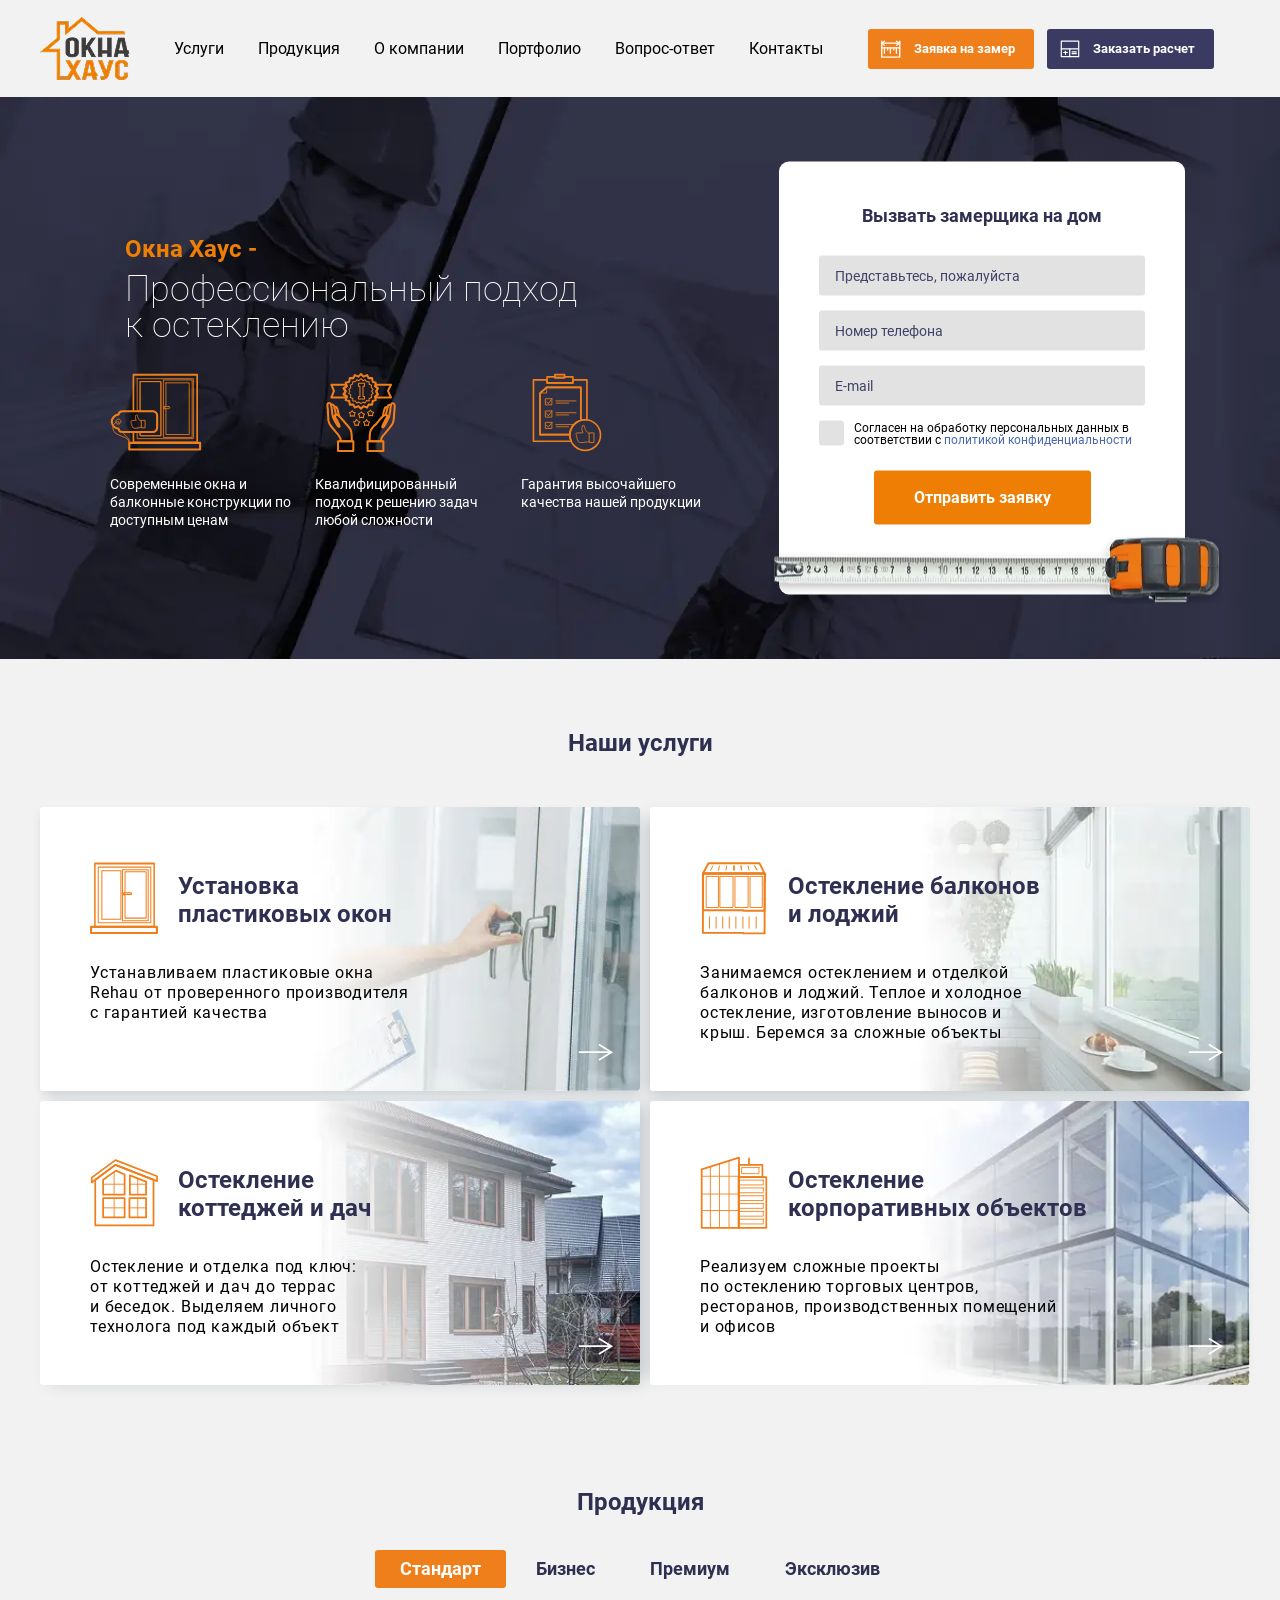
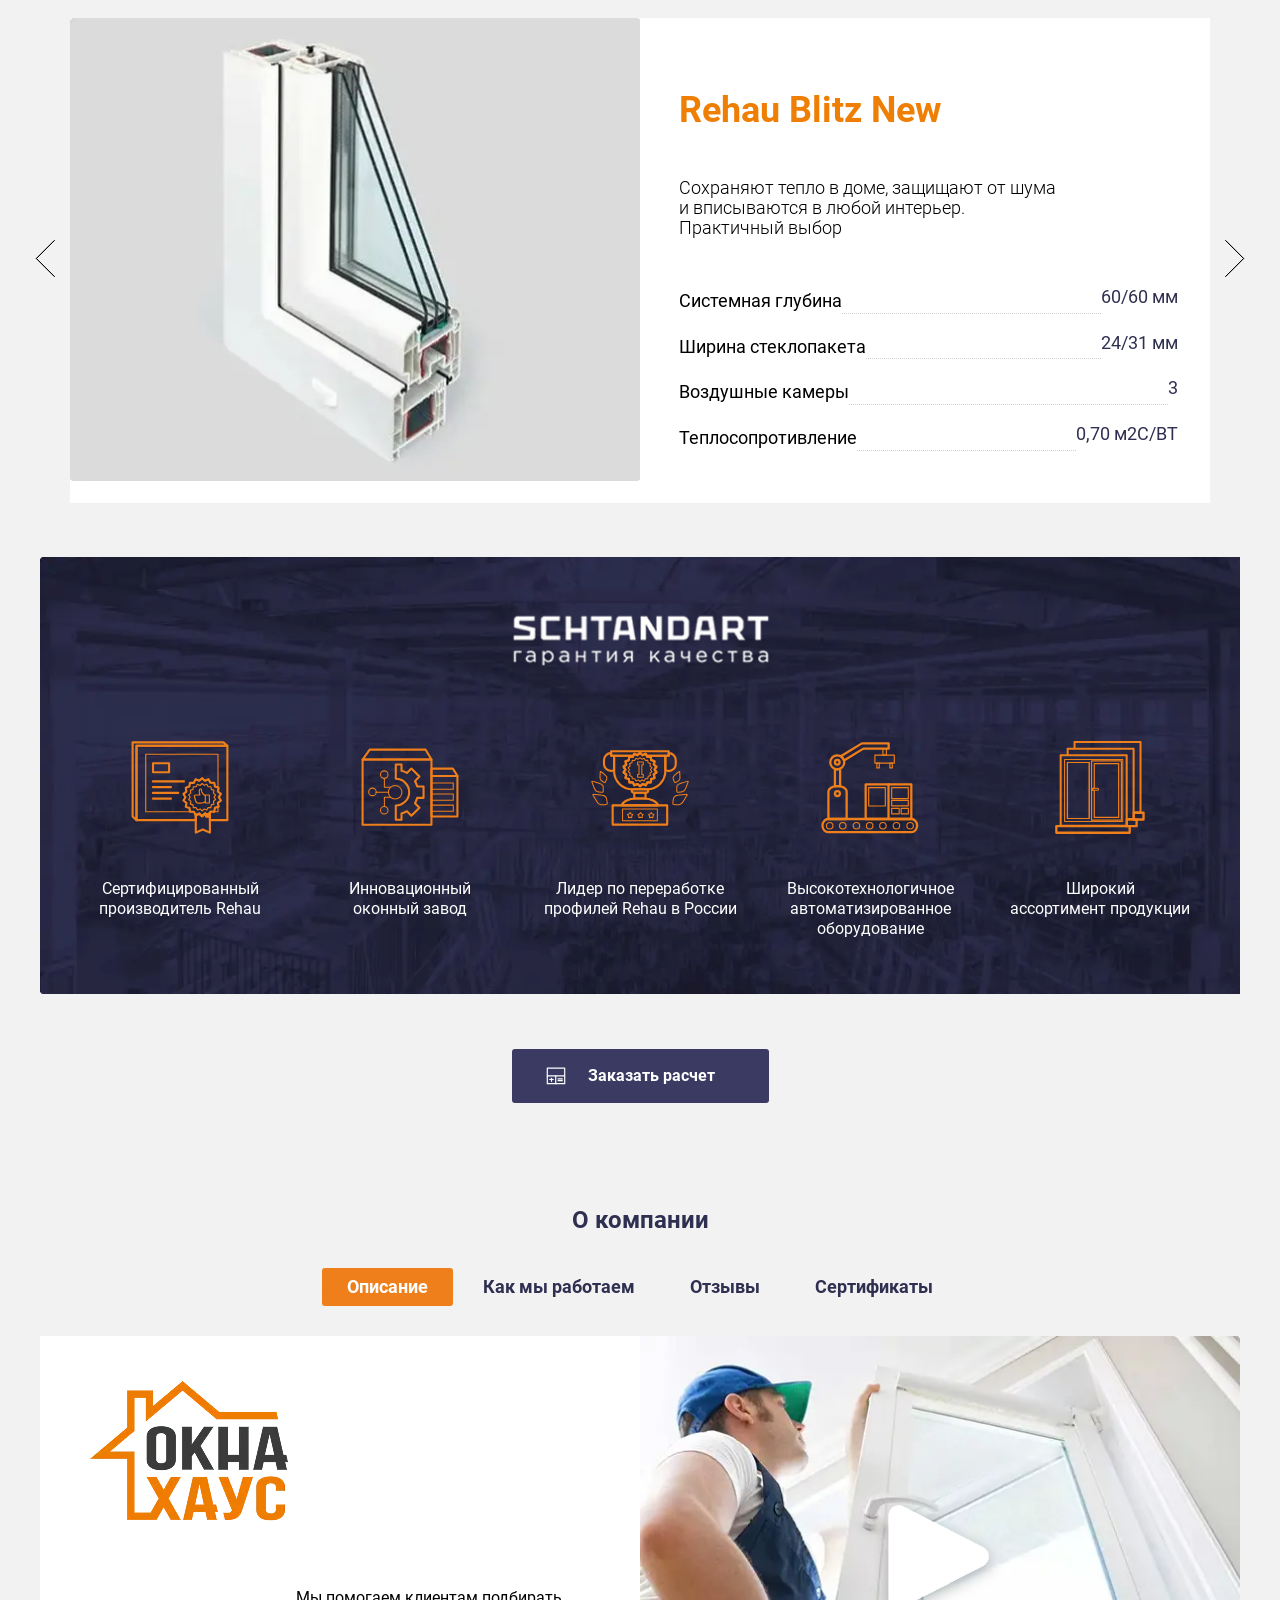
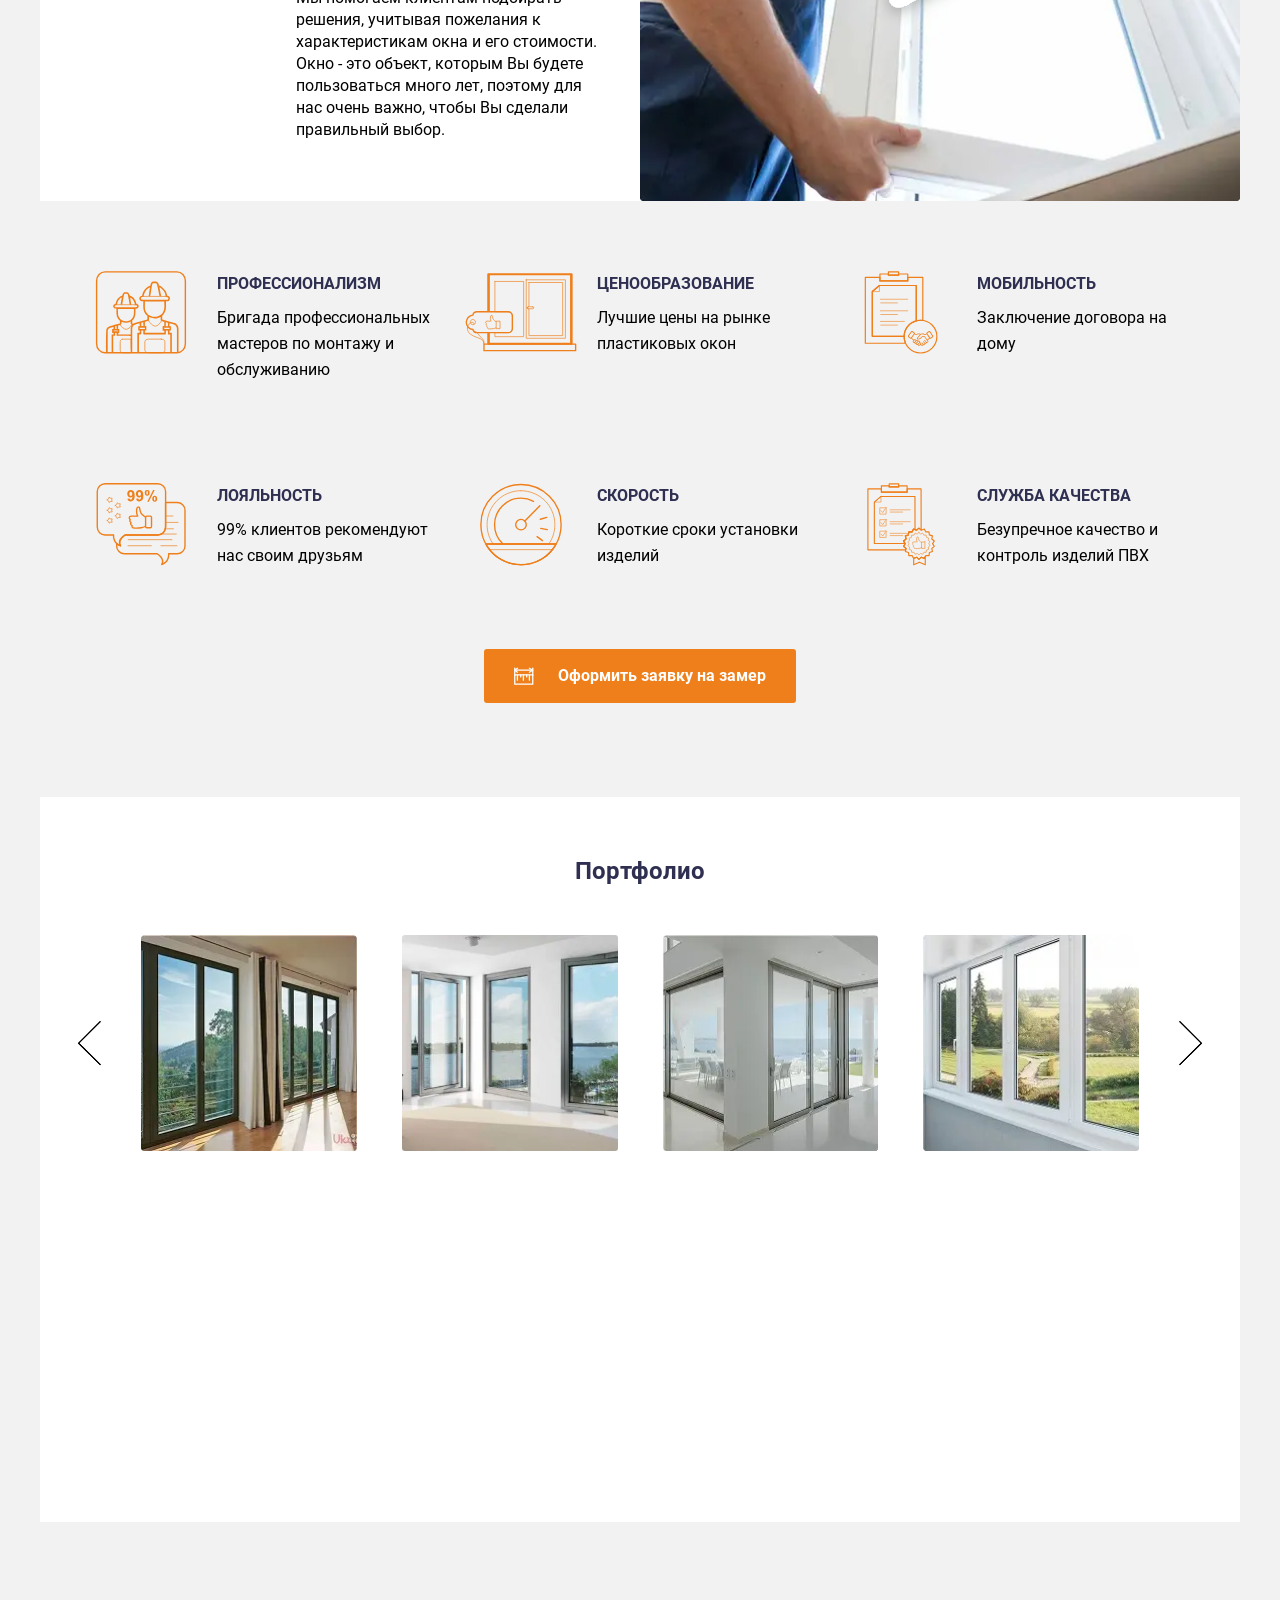
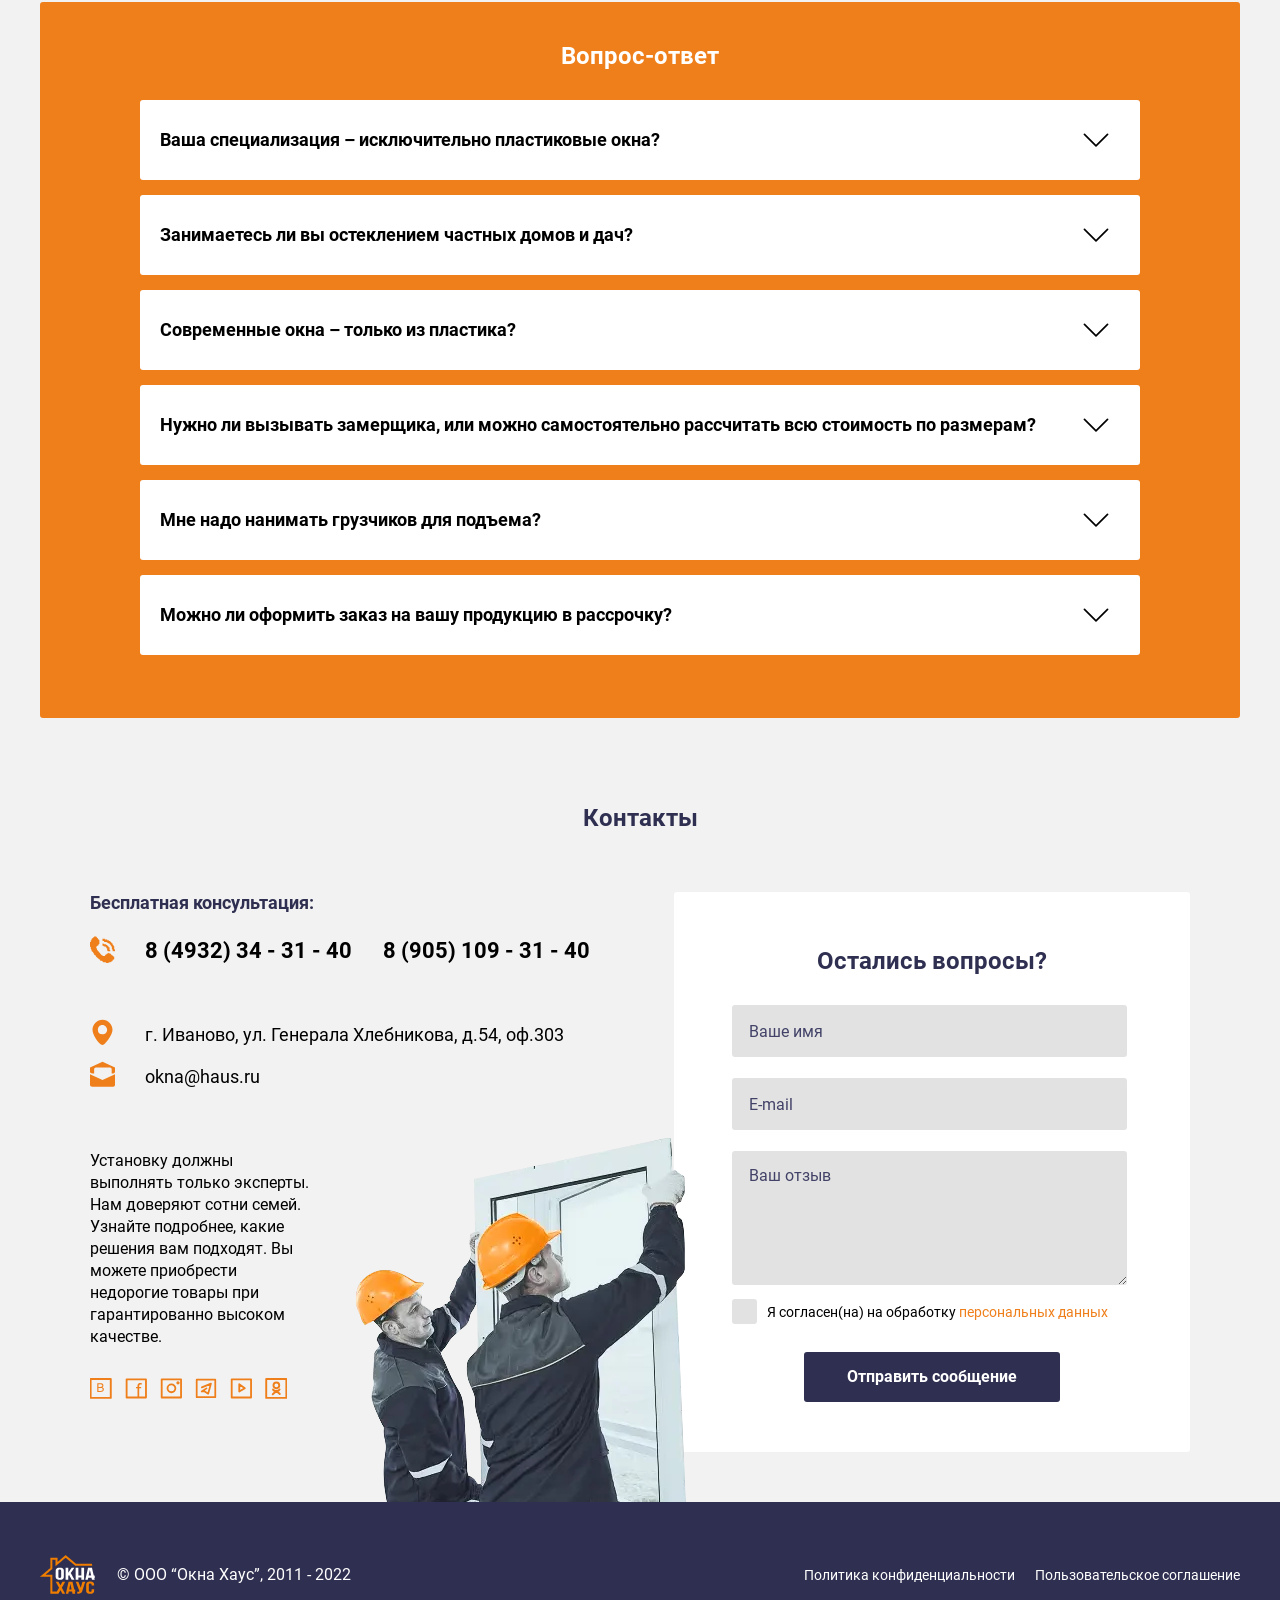
==== commit ad8acfca: "ok" ====
--- a/index.html
+++ b/index.html
@@ -5,7 +5,7 @@
 	<title>HomePage</title>
 	<meta charset="UTF-8">
 	<meta name="format-detection" content="telephone=no">
-	<link rel="stylesheet" href="css/style.min.css?_v=20250425212114">
+	<link rel="stylesheet" href="css/style.min.css?_v=20250427010358">
 	<link rel="shortcut icon" href="favicon.ico">
 	<meta name="viewport" content="width=device-width, initial-scale=1.0">
 	<script src="https://api-maps.yandex.ru/2.1/?lang=ru_RU&amp;apikey=60e8046c-95da-4497-bf2e-3969e67dc7ef&_v=20250411184906" type="text/javascript"></script>
@@ -525,6 +525,8 @@
 											<div id="pause" class="about-us__video-control"></div>
 											<video id="video" poster="img/quality/01.webp" />
 											<source src="files/oknahaus.mp4" type='video/mp4'>
+											<source src="files/oknahaus.webm" type='video/webm'>
+											<source src="files/oknahaus.ogv" type='video/ogg'>
 											</video>
 										</div>
 									</div>
@@ -606,60 +608,64 @@
 										<div class="review__slider-body">
 											<div id="review-slider" class="review__slider swiper">
 												<div class="review__wrapper swiper-wrapper">
-													<div data-showmore data-showmore-media="768,max" class="review__slide review-slide">
+													<div class="review__slide review-slide">
+
 														<div class="review-slide__top">
 															<div class="review-slide__name">Раиса Михайлова</div>
 															<div class="review-slide__order">
 																<span>24.06.2021</span> Договор №123456
 															</div>
 														</div>
-														<div data-showmore-content="200" class="review-slide__review">
-															<p>
-																Огромное СПАСИБО всей команде
-																Дизайн-Окно! В июне 2021 заказывала переостекление +
-																отделка
-																балкона первый раз и так все
-																удачно - быстро, качественно. Все прошло отлично, в
-																соответствии с условиями договора. Замерщик приехал как
-																оговорено
-																без опозданий, произвел замер лазерным уровнем, все
-																подробно
-																рассказал по профилю и комплектующим. Предоплата
-																составила
-																20%, остаток - по факту. Соотношение цена/качество в
-																сравнении с конкурентами. Доставка точно в срок, за 3
-																дня
-																все
-																установили. Итог - красивые окна. Будем зимой проверять
-																на
-																прочность :)
-															</p>
-															<p>
-																Большая благодарность за отлично проведённую работу!
-																Замерщик по вызову пришёл быстро, всё хорошо объяснил ,
-																окна
-																пришли
-																в соответствии со согласованной датой, поднятие в
-																квартиру
-																прошла очень хорошо , монтажники справились со своей
-																работой
-																на отлично! Все прошло в позитиве, соотношение цены и
-																качества хорошее. Отличная команда! Спасибо!!!
-															</p>
+														<div class="review-slide__showmore-block">
+															<div class="review-slide__review">
+																<p>
+																	Огромное СПАСИБО всей команде
+																	Дизайн-Окно! В июне 2021 заказывала переостекление +
+																	отделка
+																	балкона первый раз и так все
+																	удачно - быстро, качественно. Все прошло отлично, в
+																	соответствии с условиями договора. Замерщик приехал
+																	как
+																	оговорено
+																	без опозданий, произвел замер лазерным уровнем, все
+																	подробно
+																	рассказал по профилю и комплектующим. Предоплата
+																	составила
+																	20%, остаток - по факту. Соотношение цена/качество в
+																	сравнении с конкурентами. Доставка точно в срок, за
+																	3
+																	дня
+																	все
+																	установили. Итог - красивые окна. Будем зимой
+																	проверять
+																	на
+																	прочность :)
+																</p>
+																<p>
+																	Большая благодарность за отлично проведённую работу!
+																	Замерщик по вызову пришёл быстро, всё хорошо
+																	объяснил ,
+																	окна
+																	пришли
+																	в соответствии со согласованной датой, поднятие в
+																	квартиру
+																	прошла очень хорошо , монтажники справились со своей
+																	работой
+																	на отлично! Все прошло в позитиве, соотношение цены
+																	и
+																	качества хорошее. Отличная команда! Спасибо!!!
+																</p>
+															</div>
 														</div>
-														<button hidden data-showmore-button type="button" class="review-slide__more-btn">
-															<span>Показать еще</span>
-															<span>Скрыть</span>
-														</button>
 													</div>
-													<div data-showmore data-showmore-media="768,max" class="review__slide review-slide">
+													<div class="review__slide review-slide">
 														<div class="review-slide__top">
 															<div class="review-slide__name">Галина Ивановна</div>
 															<div class="review-slide__order">
 																<span>14.03.2024</span> Договор №122435
 															</div>
 														</div>
-														<div data-showmore-content="200" class="review-slide__review">
+														<div class="review-slide__review">
 															<p>
 																В феврале 2024 года мы решили
 																обновить окна в нашей гостиной. Нам посоветовали
@@ -675,19 +681,15 @@
 																связаны.
 															</p>
 														</div>
-														<button hidden data-showmore-button type="button" class="review-slide__more-btn">
-															<span>Показать еще</span>
-															<span>Скрыть</span>
-														</button>
 													</div>
-													<div data-showmore data-showmore-media="768,max" class="review__slide review-slide">
+													<div class="review__slide review-slide">
 														<div class="review-slide__top">
 															<div class="review-slide__name">Даниил Юрьевич</div>
 															<div class="review-slide__order">
 																<span>15.07.2023</span> Договор №113476
 															</div>
 														</div>
-														<div data-showmore-content="200" class="review-slide__review">
+														<div class="review-slide__review">
 															<p>
 																Расстались с фирмой лучшими
 																друзьями, так чудесно нам они остеклили балкон. Это было
@@ -704,19 +706,15 @@
 																радует уютом и достойной визуальной картиной.
 															</p>
 														</div>
-														<button hidden data-showmore-button type="button" class="review-slide__more-btn">
-															<span>Показать еще</span>
-															<span>Скрыть</span>
-														</button>
 													</div>
-													<div data-showmore data-showmore-media="768,max" class="review__slide review-slide">
+													<div class="review__slide review-slide">
 														<div class="review-slide__top">
 															<div class="review-slide__name">Анастасия Владимировна</div>
 															<div class="review-slide__order">
 																<span>07.01.2024</span> Договор №124428
 															</div>
 														</div>
-														<div data-showmore-content="200" class="review-slide__review">
+														<div class="review-slide__review">
 															<p>
 																Очень оперативная и
 																профессиональная работа, грамотные советы от оценщика
@@ -735,19 +733,15 @@
 																доволен!
 															</p>
 														</div>
-														<button hidden data-showmore-button type="button" class="review-slide__more-btn">
-															<span>Показать еще</span>
-															<span>Скрыть</span>
-														</button>
 													</div>
-													<div data-showmore data-showmore-media="768,max" class="review__slide review-slide">
+													<div class="review__slide review-slide">
 														<div class="review-slide__top">
 															<div class="review-slide__name">Егор Михайлович</div>
 															<div class="review-slide__order">
 																<span>24.06.2021</span> Договор №124753
 															</div>
 														</div>
-														<div data-showmore-content="200" class="review-slide__review">
+														<div class="review-slide__review">
 															<p>
 																Если когда-то снова нужно
 																будет остеклить дом или другой объект недвижимости,
@@ -763,10 +757,6 @@
 																полгода активного использования.
 															</p>
 														</div>
-														<button hidden data-showmore-button type="button" class="review-slide__more-btn">
-															<span>Показать еще</span>
-															<span>Скрыть</span>
-														</button>
 													</div>
 												</div>
 											</div>
@@ -782,6 +772,7 @@
 										</div>
 									</div>
 								</div>
+
 								<div class="products__slide swiper-slide certificates">
 									<div class="certificates__nav">
 										<div class="certificates__nav-prev">
@@ -827,6 +818,7 @@
 
 									</div>
 								</div>
+
 							</div>
 						</div>
 					</div>
@@ -1961,145 +1953,148 @@
 			<div class="popup__content">
 				<button data-close type="button" class="popup__close"></button>
 				<div class="popup__text">
-					<div class="popup__top top-popup">
-						<div class="top-popup__slider-block">
-							<div id="installation-slider" class="top-popup__slider swiper">
-								<div data-gallery class="top-popup__wrapper swiper-wrapper gallery">
-									<a href="img/services/installation/1.webp" class="gallery__image swiper-slide">
-										<img alt="Портфолио" src="img/services/installation/1.webp" class="gallery__preview">
-									</a>
-									<a href="img/services/installation/2.webp" class="gallery__image swiper-slide">
-										<img alt="Портфолио" src="img/services/installation/2.webp" class="gallery__preview">
-									</a>
-									<a href="img/services/installation/3.webp" class="gallery__image swiper-slide">
-										<img alt="Портфолио" src="img/services/installation/3.webp" class="gallery__preview">
-									</a>
-									<a href="img/services/installation/4.webp" class="gallery__image swiper-slide">
-										<img alt="Портфолио" src="img/services/installation/4.webp" class="gallery__preview">
-									</a>
-									<a href="img/services/installation/5.webp" class="gallery__image swiper-slide">
-										<img alt="Портфолио" src="img/services/installation/5.webp" class="gallery__preview">
-									</a>
-								</div>
-								<div id="installation-slider-pagin" class="top-popup__pagination servises-pagination"></div>
-							</div>
-
-						</div>
-						<div class="top-popup__content popup-content">
-							<h2 class="popup-content__title title">
-								Установка пластиковых окон
-							</h2>
-							<div class="popup-content__text">
-								Пластиковые окна Rehau <br>
-								от проверенного производителя с<br>
-								гарантией качества
-							</div>
-							<div class="popup-content__buttons">
-								<button data-popup="#measurement" type="button" class="popup-content__button button-img button-img_org">
-									<span class="popup-content__btn-img">
-										<svg class="popup-content__btn-icon">
-											<use xlink:href="img/icons/icons.svg#head-btn-1"></use>
-										</svg>
-									</span>
-									<span class="popup-content__btn-text">
-										Заявка на замер
-									</span>
-								</button>
-								<button data-popup="#calculation" type="button" class="popup-content__button button-img button-img_vlt">
-									<span class="popup-content__btn-img">
-										<svg class="popup-content__btn-icon">
-											<use xlink:href="img/icons/icons.svg#head-btn-2"></use>
-										</svg>
-									</span>
-									<span class="popup-content__btn-text">
-										Заказать расчет
-									</span>
-								</button>
-							</div>
-						</div>
-					</div>
-					<div class="popup__bottom popup-cards">
-						<ul class="popup-cards__list">
-							<li class="popup-cards__item">
-								<div class="popup-cards__image">
-									<svg viewBox="0 0 80 75" class="icon">
-										<use xlink:href="img/icons/icons.svg#installation-1"></use>
-									</svg>
-								</div>
-								<div class="popup-cards__content">
-									<h4 class="popup-cards__title">Пластиковые окна
-									</h4>
-									<div class="popup-cards__text">Использование ламинационных окон, ламинации в массе,
-										3д-ламинации, а также покраска окон.</div>
-								</div>
-							</li>
-							<li class="popup-cards__item">
-								<div class="popup-cards__image">
-									<svg viewBox="0 0 80 75" class="icon">
-										<use xlink:href="img/icons/icons.svg#installation-2"></use>
-									</svg>
-								</div>
-								<div class="popup-cards__content">
-									<h4 class="popup-cards__title">Ламинация
-									</h4>
-									<div class="popup-cards__text">Пластиковые окна могут быть любого нужного вам цвета.
-										Внутри и снаружи</div>
-								</div>
-							</li>
-							<li class="popup-cards__item">
-								<div class="popup-cards__image">
-									<svg viewBox="5 0 80 75" class="icon">
-										<use xlink:href="img/icons/icons.svg#installation-3"></use>
-									</svg>
-								</div>
-								<div class="popup-cards__content">
-									<h4 class="popup-cards__title">Подоконники</h4>
-									<div class="popup-cards__text">Качественный подоконник не царапается, выдерживает
-										большие нагрузки и будет служить вам долгие годы.</div>
-								</div>
-							</li>
-							<li class="popup-cards__item">
-								<div class="popup-cards__image">
-									<svg class="icon">
-										<use xlink:href="img/icons/icons.svg#installation-4"></use>
-									</svg>
-								</div>
-								<div class="popup-cards__content">
-									<h4 class="popup-cards__title">Цветные ручки</h4>
-									<div class="popup-cards__text">Оригинальные оконные ручки подчеркнут дизайн окна.
-										Подберем оптимальный цвет ручек в зависимости от цвета всей конструкции.</div>
-								</div>
-							</li>
-							<li class="popup-cards__item">
-								<div class="popup-cards__image">
-									<svg viewBox="5 0 80 75" class="icon">
-										<use xlink:href="img/icons/icons.svg#installation-5"></use>
-									</svg>
-								</div>
-								<div class="popup-cards__content">
-									<h4 class="popup-cards__title">Проветриватели</h4>
-									<div class="popup-cards__text">Постоянное обновление воздуха в комнате снижает риск
-										аллергии, улучшает сон и благоприятно влияет на самочувствие.</div>
-								</div>
-							</li>
-							<li class="popup-cards__item">
-								<div class="popup-cards__image">
-									<svg viewBox="3 0 80 75" class="icon">
-										<use xlink:href="img/icons/icons.svg#installation-6"></use>
-									</svg>
-								</div>
-								<div class="popup-cards__content">
-									<h4 class="popup-cards__title">Москитные сетки</h4>
-									<div class="popup-cards__text">Нежеланные насекомые останутся на улице, а ваша кошка - в
-										квартире. Устанавливаем сетки для пластиковых окон любых форм и размеров.
-									</div>
-								</div>
-							</li>
-						</ul>
-						<div class="popup-cards__bg">
+					<div class="popup__block">
+						<div class="popup__top top-popup">
+							<div class="top-popup__slider-block">
+								<div id="installation-slider" class="top-popup__slider swiper">
+									<div data-gallery class="top-popup__wrapper swiper-wrapper gallery">
+										<a href="img/services/installation/1.webp" class="gallery__image swiper-slide">
+											<img alt="Портфолио" src="img/services/installation/1.webp" class="gallery__preview">
+										</a>
+										<a href="img/services/installation/2.webp" class="gallery__image swiper-slide">
+											<img alt="Портфолио" src="img/services/installation/2.webp" class="gallery__preview">
+										</a>
+										<a href="img/services/installation/3.webp" class="gallery__image swiper-slide">
+											<img alt="Портфолио" src="img/services/installation/3.webp" class="gallery__preview">
+										</a>
+										<a href="img/services/installation/4.webp" class="gallery__image swiper-slide">
+											<img alt="Портфолио" src="img/services/installation/4.webp" class="gallery__preview">
+										</a>
+										<a href="img/services/installation/5.webp" class="gallery__image swiper-slide">
+											<img alt="Портфолио" src="img/services/installation/5.webp" class="gallery__preview">
+										</a>
+									</div>
+									<div id="installation-slider-pagin" class="top-popup__pagination servises-pagination">
+									</div>
+								</div>
+							</div>
+							<div class="top-popup__content popup-content">
+								<h2 class="popup-content__title title">
+									Установка пластиковых окон
+								</h2>
+								<div class="popup-content__text">
+									Пластиковые окна Rehau <br>
+									от проверенного производителя с<br>
+									гарантией качества
+								</div>
+								<div class="popup-content__buttons">
+									<button data-popup="#measurement" type="button" class="popup-content__button button-img button-img_org">
+										<span class="popup-content__btn-img">
+											<svg class="popup-content__btn-icon">
+												<use xlink:href="img/icons/icons.svg#head-btn-1"></use>
+											</svg>
+										</span>
+										<span class="popup-content__btn-text">
+											Заявка на замер
+										</span>
+									</button>
+									<button data-popup="#calculation" type="button" class="popup-content__button button-img button-img_vlt">
+										<span class="popup-content__btn-img">
+											<svg class="popup-content__btn-icon">
+												<use xlink:href="img/icons/icons.svg#head-btn-2"></use>
+											</svg>
+										</span>
+										<span class="popup-content__btn-text">
+											Заказать расчет
+										</span>
+									</button>
+								</div>
+							</div>
+						</div>
+						<div class="popup__bottom popup-cards">
+							<ul class="popup-cards__list">
+								<li class="popup-cards__item">
+									<div class="popup-cards__image">
+										<svg viewBox="0 0 80 75" class="icon">
+											<use xlink:href="img/icons/icons.svg#installation-1"></use>
+										</svg>
+									</div>
+									<div class="popup-cards__content">
+										<h4 class="popup-cards__title">Пластиковые окна
+										</h4>
+										<div class="popup-cards__text">Использование ламинационных окон, ламинации в массе,
+											3д-ламинации, а также покраска окон.</div>
+									</div>
+								</li>
+								<li class="popup-cards__item">
+									<div class="popup-cards__image">
+										<svg viewBox="0 0 80 75" class="icon">
+											<use xlink:href="img/icons/icons.svg#installation-2"></use>
+										</svg>
+									</div>
+									<div class="popup-cards__content">
+										<h4 class="popup-cards__title">Ламинация
+										</h4>
+										<div class="popup-cards__text">Пластиковые окна могут быть любого нужного вам цвета.
+											Внутри и снаружи</div>
+									</div>
+								</li>
+								<li class="popup-cards__item">
+									<div class="popup-cards__image">
+										<svg viewBox="5 0 80 75" class="icon">
+											<use xlink:href="img/icons/icons.svg#installation-3"></use>
+										</svg>
+									</div>
+									<div class="popup-cards__content">
+										<h4 class="popup-cards__title">Подоконники</h4>
+										<div class="popup-cards__text">Качественный подоконник не царапается, выдерживает
+											большие нагрузки и будет служить вам долгие годы.</div>
+									</div>
+								</li>
+								<li class="popup-cards__item">
+									<div class="popup-cards__image">
+										<svg class="icon">
+											<use xlink:href="img/icons/icons.svg#installation-4"></use>
+										</svg>
+									</div>
+									<div class="popup-cards__content">
+										<h4 class="popup-cards__title">Цветные ручки</h4>
+										<div class="popup-cards__text">Оригинальные оконные ручки подчеркнут дизайн окна.
+											Подберем оптимальный цвет ручек в зависимости от цвета всей конструкции.</div>
+									</div>
+								</li>
+								<li class="popup-cards__item">
+									<div class="popup-cards__image">
+										<svg viewBox="5 0 80 75" class="icon">
+											<use xlink:href="img/icons/icons.svg#installation-5"></use>
+										</svg>
+									</div>
+									<div class="popup-cards__content">
+										<h4 class="popup-cards__title">Проветриватели</h4>
+										<div class="popup-cards__text">Постоянное обновление воздуха в комнате снижает риск
+											аллергии, улучшает сон и благоприятно влияет на самочувствие.</div>
+									</div>
+								</li>
+								<li class="popup-cards__item">
+									<div class="popup-cards__image">
+										<svg viewBox="3 0 80 75" class="icon">
+											<use xlink:href="img/icons/icons.svg#installation-6"></use>
+										</svg>
+									</div>
+									<div class="popup-cards__content">
+										<h4 class="popup-cards__title">Москитные сетки</h4>
+										<div class="popup-cards__text">Нежеланные насекомые останутся на улице, а ваша кошка
+											- в
+											квартире. Устанавливаем сетки для пластиковых окон любых форм и размеров.
+										</div>
+									</div>
+								</li>
+							</ul>
+						</div>
+						<div class="popup__bg">
 							<img src="img/services/installation/bg.webp" alt="картинка">
 						</div>
-						<div class="popup-cards__bg-gradient">
+						<div class="popup__bg-gradient">
 							<img src="img/services/installation/gradient.webp" alt="картинка">
 						</div>
 					</div>
@@ -2112,155 +2107,159 @@
 			<div class="popup__content">
 				<button data-close type="button" class="popup__close"></button>
 				<div class="popup__text">
-					<div class="popup__top top-popup">
-						<div class="top-popup__slider-block">
-							<div id="glazing-slider" class="top-popup__slider swiper">
-								<div data-gallery class="top-popup__wrapper swiper-wrapper gallery">
-									<a href="img/services/glazing/5.webp" class="gallery__image swiper-slide">
-										<img alt="Портфолио" src="img/services/glazing/5.webp" class="gallery__preview">
-									</a>
-									<a href="img/services/glazing/2.webp" class="gallery__image swiper-slide">
-										<img alt="Портфолио" src="img/services/glazing/2.webp" class="gallery__preview">
-									</a>
-									<a href="img/services/glazing/3.webp" class="gallery__image swiper-slide">
-										<img alt="Портфолио" src="img/services/glazing/3.webp" class="gallery__preview">
-									</a>
-									<a href="img/services/glazing/4.webp" class="gallery__image swiper-slide">
-										<img alt="Портфолио" src="img/services/glazing/4.webp" class="gallery__preview">
-									</a>
-									<a href="img/services/glazing/1.webp" class="gallery__image swiper-slide">
-										<img alt="Портфолио" src="img/services/glazing/1.webp" class="gallery__preview">
-									</a>
-								</div>
-								<div id="glazing-slider-pagin" class="top-popup__pagination servises-pagination"></div>
-							</div>
+					<div class="popup__block">
+						<div class="popup__top top-popup">
+							<div class="top-popup__slider-block">
+								<div id="glazing-slider" class="top-popup__slider swiper">
+									<div data-gallery class="top-popup__wrapper swiper-wrapper gallery">
+										<a href="img/services/glazing/5.webp" class="gallery__image swiper-slide">
+											<img alt="Портфолио" src="img/services/glazing/5.webp" class="gallery__preview">
+										</a>
+										<a href="img/services/glazing/2.webp" class="gallery__image swiper-slide">
+											<img alt="Портфолио" src="img/services/glazing/2.webp" class="gallery__preview">
+										</a>
+										<a href="img/services/glazing/3.webp" class="gallery__image swiper-slide">
+											<img alt="Портфолио" src="img/services/glazing/3.webp" class="gallery__preview">
+										</a>
+										<a href="img/services/glazing/4.webp" class="gallery__image swiper-slide">
+											<img alt="Портфолио" src="img/services/glazing/4.webp" class="gallery__preview">
+										</a>
+										<a href="img/services/glazing/1.webp" class="gallery__image swiper-slide">
+											<img alt="Портфолио" src="img/services/glazing/1.webp" class="gallery__preview">
+										</a>
+									</div>
+									<div id="glazing-slider-pagin" class="top-popup__pagination servises-pagination"></div>
+								</div>
+							</div>
+							<div class="top-popup__content popup-content">
+								<h2 class="popup-content__title title">
+									Остекление балконов и лоджий
+								</h2>
+								<div class="popup-content__text">
+									Занимаемся остеклением и отделкой <br>
+									балконов и лоджий. Теплое и холодное <br> остекление, изготовление выносов и крыш. <br>
+									Беремся за
+									сложные объекты
+								</div>
+								<div class="popup-content__buttons">
+									<button data-popup="#measurement" type="button" class="popup-content__button button-img button-img_org">
+										<span class="popup-content__btn-img">
+											<svg class="popup-content__btn-icon">
+												<use xlink:href="img/icons/icons.svg#head-btn-1"></use>
+											</svg>
+										</span>
+										<span class="popup-content__btn-text">
+											Заявка на замер
+										</span>
+									</button>
+									<button data-popup="#calculation" type="button" class="popup-content__button button-img button-img_vlt">
+										<span class="popup-content__btn-img">
+											<svg class="popup-content__btn-icon">
+												<use xlink:href="img/icons/icons.svg#head-btn-2"></use>
+											</svg>
+										</span>
+										<span class="popup-content__btn-text">
+											Заказать расчет
+										</span>
+									</button>
+								</div>
+							</div>
+						</div>
+						<div class="popup__bottom popup-cards">
+							<ul class="popup-cards__list">
+								<li class="popup-cards__item">
+									<div class="popup-cards__image">
+										<svg viewBox="0 0 80 75" class="icon">
+											<use xlink:href="img/icons/icons.svg#installation-1"></use>
+										</svg>
+									</div>
+									<div class="popup-cards__content">
+										<h4 class="popup-cards__title">Тёплое
+											остекление
+										</h4>
+										<div class="popup-cards__text">Теплое остекление — возможность сделать из балкона
+											или
+											лоджии полноценное жилое помещение.</div>
+									</div>
+								</li>
+								<li class="popup-cards__item">
+									<div class="popup-cards__image">
+										<svg viewBox="0 0 80 75" class="icon">
+											<use xlink:href="img/icons/icons.svg#installation-2"></use>
+										</svg>
+									</div>
+									<div class="popup-cards__content">
+										<h4 class="popup-cards__title">Холодное
+											остекление
+										</h4>
+										<div class="popup-cards__text">Холодное остекление рекомендовано в случаях, когда
+											балкон
+											или лоджия используются для хранения вещей.</div>
+									</div>
+								</li>
+								<li class="popup-cards__item">
+									<div class="popup-cards__image">
+										<svg viewBox="5 0 80 75" class="icon">
+											<use xlink:href="img/icons/icons.svg#installation-3"></use>
+										</svg>
+									</div>
+									<div class="popup-cards__content">
+										<h4 class="popup-cards__title">Панорамное
+											остекление
+										</h4>
+										<div class="popup-cards__text">Остекление от пола до потолка, дающее максимальное
+											естественное освещение
+											и прекрасный обзор окрестностей.</div>
+									</div>
+								</li>
+								<li class="popup-cards__item">
+									<div class="popup-cards__image">
+										<svg class="icon">
+											<use xlink:href="img/icons/icons.svg#installation-4"></use>
+										</svg>
+									</div>
+									<div class="popup-cards__content">
+										<h4 class="popup-cards__title">Остекление
+											с выносом</h4>
+										<div class="popup-cards__text">Способ увеличения площади и объема балкона или
+											лоджии.
+										</div>
+									</div>
+								</li>
+								<li class="popup-cards__item">
+									<div class="popup-cards__image">
+										<svg viewBox="5 0 80 75" class="icon">
+											<use xlink:href="img/icons/icons.svg#installation-5"></use>
+										</svg>
+									</div>
+									<div class="popup-cards__content">
+										<h4 class="popup-cards__title">Остекление с крышей
+										</h4>
+										<div class="popup-cards__text">Строительство крыши для домов
+											с высоким потолком и квартир, расположенных на последних этажах.</div>
+									</div>
+								</li>
+								<li class="popup-cards__item">
+									<div class="popup-cards__image">
+										<svg viewBox="3 0 80 75" class="icon">
+											<use xlink:href="img/icons/icons.svg#installation-6"></use>
+										</svg>
+									</div>
+									<div class="popup-cards__content">
+										<h4 class="popup-cards__title">Объединение
+											с комнатой</h4>
+										<div class="popup-cards__text">Перепланировка квартиры, дающая дополнительные метры
+											полезной площади и улучшающая жилищные условия.
+										</div>
+									</div>
+								</li>
+							</ul>
 
 						</div>
-						<div class="top-popup__content popup-content">
-							<h2 class="popup-content__title title">
-								Остекление балконов и лоджий
-							</h2>
-							<div class="popup-content__text">
-								Занимаемся остеклением и отделкой <br>
-								балконов и лоджий. Теплое и холодное <br> остекление, изготовление выносов и крыш. <br>
-								Беремся за
-								сложные объекты
-							</div>
-							<div class="popup-content__buttons">
-								<button data-popup="#measurement" type="button" class="popup-content__button button-img button-img_org">
-									<span class="popup-content__btn-img">
-										<svg class="popup-content__btn-icon">
-											<use xlink:href="img/icons/icons.svg#head-btn-1"></use>
-										</svg>
-									</span>
-									<span class="popup-content__btn-text">
-										Заявка на замер
-									</span>
-								</button>
-								<button data-popup="#calculation" type="button" class="popup-content__button button-img button-img_vlt">
-									<span class="popup-content__btn-img">
-										<svg class="popup-content__btn-icon">
-											<use xlink:href="img/icons/icons.svg#head-btn-2"></use>
-										</svg>
-									</span>
-									<span class="popup-content__btn-text">
-										Заказать расчет
-									</span>
-								</button>
-							</div>
-						</div>
-					</div>
-					<div class="popup__bottom popup-cards">
-						<ul class="popup-cards__list">
-							<li class="popup-cards__item">
-								<div class="popup-cards__image">
-									<svg viewBox="0 0 80 75" class="icon">
-										<use xlink:href="img/icons/icons.svg#installation-1"></use>
-									</svg>
-								</div>
-								<div class="popup-cards__content">
-									<h4 class="popup-cards__title">Тёплое
-										остекление
-
-									</h4>
-									<div class="popup-cards__text">Теплое остекление — возможность сделать из балкона или
-										лоджии полноценное жилое помещение.</div>
-								</div>
-							</li>
-							<li class="popup-cards__item">
-								<div class="popup-cards__image">
-									<svg viewBox="0 0 80 75" class="icon">
-										<use xlink:href="img/icons/icons.svg#installation-2"></use>
-									</svg>
-								</div>
-								<div class="popup-cards__content">
-									<h4 class="popup-cards__title">Холодное
-										остекление
-									</h4>
-									<div class="popup-cards__text">Холодное остекление рекомендовано в случаях, когда балкон
-										или лоджия используются для хранения вещей.</div>
-								</div>
-							</li>
-							<li class="popup-cards__item">
-								<div class="popup-cards__image">
-									<svg viewBox="5 0 80 75" class="icon">
-										<use xlink:href="img/icons/icons.svg#installation-3"></use>
-									</svg>
-								</div>
-								<div class="popup-cards__content">
-									<h4 class="popup-cards__title">Панорамное
-										остекление
-									</h4>
-									<div class="popup-cards__text">Остекление от пола до потолка, дающее максимальное
-										естественное освещение
-										и прекрасный обзор окрестностей.</div>
-								</div>
-							</li>
-							<li class="popup-cards__item">
-								<div class="popup-cards__image">
-									<svg class="icon">
-										<use xlink:href="img/icons/icons.svg#installation-4"></use>
-									</svg>
-								</div>
-								<div class="popup-cards__content">
-									<h4 class="popup-cards__title">Остекление
-										с выносом</h4>
-									<div class="popup-cards__text">Способ увеличения площади и объема балкона или лоджии.
-									</div>
-								</div>
-							</li>
-							<li class="popup-cards__item">
-								<div class="popup-cards__image">
-									<svg viewBox="5 0 80 75" class="icon">
-										<use xlink:href="img/icons/icons.svg#installation-5"></use>
-									</svg>
-								</div>
-								<div class="popup-cards__content">
-									<h4 class="popup-cards__title">Остекление с крышей
-									</h4>
-									<div class="popup-cards__text">Строительство крыши для домов
-										с высоким потолком и квартир, расположенных на последних этажах.</div>
-								</div>
-							</li>
-							<li class="popup-cards__item">
-								<div class="popup-cards__image">
-									<svg viewBox="3 0 80 75" class="icon">
-										<use xlink:href="img/icons/icons.svg#installation-6"></use>
-									</svg>
-								</div>
-								<div class="popup-cards__content">
-									<h4 class="popup-cards__title">Объединение
-										с комнатой</h4>
-									<div class="popup-cards__text">Перепланировка квартиры, дающая дополнительные метры
-										полезной площади и улучшающая жилищные условия.
-									</div>
-								</div>
-							</li>
-						</ul>
-						<div class="popup-cards__bg">
+						<div class="popup__bg">
 							<img src="img/services/glazing/bg.webp" alt="картинка">
 						</div>
-						<div class="popup-cards__bg-gradient">
+						<div class="popup__bg-gradient">
 							<img src="img/services/installation/gradient.webp" alt="картинка">
 						</div>
 					</div>
@@ -2273,156 +2272,159 @@
 			<div class="popup__content">
 				<button data-close type="button" class="popup__close"></button>
 				<div class="popup__text">
-					<div class="popup__top top-popup">
-						<div class="top-popup__slider-block">
-							<div id="cottages-slider" class="top-popup__slider swiper">
-								<div data-gallery class="top-popup__wrapper swiper-wrapper gallery">
-									<a href="img/services/cottages/5.webp" class="gallery__image swiper-slide">
-										<img alt="Портфолио" src="img/services/cottages/5.webp" class="gallery__preview">
-									</a>
-									<a href="img/services/cottages/2.webp" class="gallery__image swiper-slide">
-										<img alt="Портфолио" src="img/services/cottages/2.webp" class="gallery__preview">
-									</a>
-									<a href="img/services/cottages/3.webp" class="gallery__image swiper-slide">
-										<img alt="Портфолио" src="img/services/cottages/3.webp" class="gallery__preview">
-									</a>
-									<a href="img/services/cottages/4.webp" class="gallery__image swiper-slide">
-										<img alt="Портфолио" src="img/services/cottages/4.webp" class="gallery__preview">
-									</a>
-									<a href="img/services/cottages/1.webp" class="gallery__image swiper-slide">
-										<img alt="Портфолио" src="img/services/cottages/1.webp" class="gallery__preview">
-									</a>
-								</div>
-								<div id="cottages-slider-pagin" class="top-popup__pagination servises-pagination"></div>
-							</div>
+					<div class="popup__block">
+						<div class="popup__top top-popup">
+							<div class="top-popup__slider-block">
+								<div id="cottages-slider" class="top-popup__slider swiper">
+									<div data-gallery class="top-popup__wrapper swiper-wrapper gallery">
+										<a href="img/services/cottages/5.webp" class="gallery__image swiper-slide">
+											<img alt="Портфолио" src="img/services/cottages/5.webp" class="gallery__preview">
+										</a>
+										<a href="img/services/cottages/2.webp" class="gallery__image swiper-slide">
+											<img alt="Портфолио" src="img/services/cottages/2.webp" class="gallery__preview">
+										</a>
+										<a href="img/services/cottages/3.webp" class="gallery__image swiper-slide">
+											<img alt="Портфолио" src="img/services/cottages/3.webp" class="gallery__preview">
+										</a>
+										<a href="img/services/cottages/4.webp" class="gallery__image swiper-slide">
+											<img alt="Портфолио" src="img/services/cottages/4.webp" class="gallery__preview">
+										</a>
+										<a href="img/services/cottages/1.webp" class="gallery__image swiper-slide">
+											<img alt="Портфолио" src="img/services/cottages/1.webp" class="gallery__preview">
+										</a>
+									</div>
+									<div id="cottages-slider-pagin" class="top-popup__pagination servises-pagination"></div>
+								</div>
 
-						</div>
-						<div class="top-popup__content popup-content">
-							<h2 class="popup-content__title title">
-								Остекление коттеджей и дач
-							</h2>
-							<div class="popup-content__text">
-								Остекление и отделка под ключ:
-								от коттеджей
-								и дач до террас
-								и беседок. Выделяем личного
-								технолога под каждый объект.
-							</div>
-							<div class="popup-content__buttons">
-								<button data-popup="#measurement" type="button" class="popup-content__button button-img button-img_org">
-									<span class="popup-content__btn-img">
-										<svg class="popup-content__btn-icon">
-											<use xlink:href="img/icons/icons.svg#head-btn-1"></use>
-										</svg>
-									</span>
-									<span class="popup-content__btn-text">
-										Заявка на замер
-									</span>
-								</button>
-								<button data-popup="#calculation" type="button" class="popup-content__button button-img button-img_vlt">
-									<span class="popup-content__btn-img">
-										<svg class="popup-content__btn-icon">
-											<use xlink:href="img/icons/icons.svg#head-btn-2"></use>
-										</svg>
-									</span>
-									<span class="popup-content__btn-text">
-										Заказать расчет
-									</span>
-								</button>
-							</div>
-						</div>
-					</div>
-					<div class="popup__bottom popup-cards">
-						<ul class="popup-cards__list">
-							<li class="popup-cards__item">
-								<div class="popup-cards__image">
-									<svg viewBox="0 0 80 75" class="icon">
-										<use xlink:href="img/icons/icons.svg#installation-1"></use>
-									</svg>
-								</div>
-								<div class="popup-cards__content">
-									<h4 class="popup-cards__title">Цветные окна
-									</h4>
-									<div class="popup-cards__text">Использование ламинационных окон, ламинации в массе,
-										3д-ламинации,
-										а также покраска окон.</div>
-								</div>
-							</li>
-							<li class="popup-cards__item">
-								<div class="popup-cards__image">
-									<svg viewBox="0 0 80 75" class="icon">
-										<use xlink:href="img/icons/icons.svg#installation-2"></use>
-									</svg>
-								</div>
-								<div class="popup-cards__content">
-									<h4 class="popup-cards__title">Фигурные окна
-									</h4>
-									<div class="popup-cards__text">Арочные окна, окна трапеции, треугольные окна, круглые и
-										многоугольные окна.</div>
-								</div>
-							</li>
-							<li class="popup-cards__item">
-								<div class="popup-cards__image">
-									<svg viewBox="5 0 80 75" class="icon">
-										<use xlink:href="img/icons/icons.svg#installation-3"></use>
-									</svg>
-								</div>
-								<div class="popup-cards__content">
-									<h4 class="popup-cards__title">Алюминиевые конструкции
-									</h4>
-									<div class="popup-cards__text">Идеальный вариант для
-										большой площади остекления:
-										зимние сады, террасы и т.п..</div>
-								</div>
-							</li>
-							<li class="popup-cards__item">
-								<div class="popup-cards__image">
-									<svg class="icon">
-										<use xlink:href="img/icons/icons.svg#installation-4"></use>
-									</svg>
-								</div>
-								<div class="popup-cards__content">
-									<h4 class="popup-cards__title">Деревянные окна</h4>
-									<div class="popup-cards__text">Экологичное и натуральное
-										решение для остекления
-										любого объекта.
-									</div>
-								</div>
-							</li>
-							<li class="popup-cards__item">
-								<div class="popup-cards__image">
-									<svg viewBox="5 0 80 75" class="icon">
-										<use xlink:href="img/icons/icons.svg#installation-5"></use>
-									</svg>
-								</div>
-								<div class="popup-cards__content">
-									<h4 class="popup-cards__title">Портальные решения
-									</h4>
-									<div class="popup-cards__text">Эксклюзивные дверные и балконные раздвижные
-										конструкции для элитных квартир и респектабельных
-										домов, обеспечивающие панорамный вид
-										и экономящие пространство.</div>
-								</div>
-							</li>
-							<li class="popup-cards__item">
-								<div class="popup-cards__image">
-									<svg viewBox="3 0 80 75" class="icon">
-										<use xlink:href="img/icons/icons.svg#installation-6"></use>
-									</svg>
-								</div>
-								<div class="popup-cards__content">
-									<h4 class="popup-cards__title">Рольставни и ворота</h4>
-									<div class="popup-cards__text">Защитные рольставни
-										для частных домов,
-										роллетные ворота.
-									</div>
-								</div>
-							</li>
-						</ul>
-						<div class="popup-cards__bg">
+							</div>
+							<div class="top-popup__content popup-content">
+								<h2 class="popup-content__title title">
+									Остекление коттеджей и дач
+								</h2>
+								<div class="popup-content__text">
+									Остекление и отделка под ключ:
+									от коттеджей
+									и дач до террас
+									и беседок. Выделяем личного
+									технолога под каждый объект.
+								</div>
+								<div class="popup-content__buttons">
+									<button data-popup="#measurement" type="button" class="popup-content__button button-img button-img_org">
+										<span class="popup-content__btn-img">
+											<svg class="popup-content__btn-icon">
+												<use xlink:href="img/icons/icons.svg#head-btn-1"></use>
+											</svg>
+										</span>
+										<span class="popup-content__btn-text">
+											Заявка на замер
+										</span>
+									</button>
+									<button data-popup="#calculation" type="button" class="popup-content__button button-img button-img_vlt">
+										<span class="popup-content__btn-img">
+											<svg class="popup-content__btn-icon">
+												<use xlink:href="img/icons/icons.svg#head-btn-2"></use>
+											</svg>
+										</span>
+										<span class="popup-content__btn-text">
+											Заказать расчет
+										</span>
+									</button>
+								</div>
+							</div>
+						</div>
+						<div class="popup__bottom popup-cards">
+							<ul class="popup-cards__list">
+								<li class="popup-cards__item">
+									<div class="popup-cards__image">
+										<svg viewBox="0 0 80 75" class="icon">
+											<use xlink:href="img/icons/icons.svg#installation-1"></use>
+										</svg>
+									</div>
+									<div class="popup-cards__content">
+										<h4 class="popup-cards__title">Цветные окна
+										</h4>
+										<div class="popup-cards__text">Использование ламинационных окон, ламинации в массе,
+											3д-ламинации,
+											а также покраска окон.</div>
+									</div>
+								</li>
+								<li class="popup-cards__item">
+									<div class="popup-cards__image">
+										<svg viewBox="0 0 80 75" class="icon">
+											<use xlink:href="img/icons/icons.svg#installation-2"></use>
+										</svg>
+									</div>
+									<div class="popup-cards__content">
+										<h4 class="popup-cards__title">Фигурные окна
+										</h4>
+										<div class="popup-cards__text">Арочные окна, окна трапеции, треугольные окна,
+											круглые и
+											многоугольные окна.</div>
+									</div>
+								</li>
+								<li class="popup-cards__item">
+									<div class="popup-cards__image">
+										<svg viewBox="5 0 80 75" class="icon">
+											<use xlink:href="img/icons/icons.svg#installation-3"></use>
+										</svg>
+									</div>
+									<div class="popup-cards__content">
+										<h4 class="popup-cards__title">Алюминиевые конструкции
+										</h4>
+										<div class="popup-cards__text">Идеальный вариант для
+											большой площади остекления:
+											зимние сады, террасы и т.п..</div>
+									</div>
+								</li>
+								<li class="popup-cards__item">
+									<div class="popup-cards__image">
+										<svg class="icon">
+											<use xlink:href="img/icons/icons.svg#installation-4"></use>
+										</svg>
+									</div>
+									<div class="popup-cards__content">
+										<h4 class="popup-cards__title">Деревянные окна</h4>
+										<div class="popup-cards__text">Экологичное и натуральное
+											решение для остекления
+											любого объекта.
+										</div>
+									</div>
+								</li>
+								<li class="popup-cards__item">
+									<div class="popup-cards__image">
+										<svg viewBox="5 0 80 75" class="icon">
+											<use xlink:href="img/icons/icons.svg#installation-5"></use>
+										</svg>
+									</div>
+									<div class="popup-cards__content">
+										<h4 class="popup-cards__title">Портальные решения
+										</h4>
+										<div class="popup-cards__text">Эксклюзивные дверные и балконные раздвижные
+											конструкции для элитных квартир и респектабельных
+											домов, обеспечивающие панорамный вид
+											и экономящие пространство.</div>
+									</div>
+								</li>
+								<li class="popup-cards__item">
+									<div class="popup-cards__image">
+										<svg viewBox="3 0 80 75" class="icon">
+											<use xlink:href="img/icons/icons.svg#installation-6"></use>
+										</svg>
+									</div>
+									<div class="popup-cards__content">
+										<h4 class="popup-cards__title">Рольставни и ворота</h4>
+										<div class="popup-cards__text">Защитные рольставни
+											для частных домов,
+											роллетные ворота.
+										</div>
+									</div>
+								</li>
+							</ul>
+						</div>
+						<div class="popup__bg">
 							<img src="img/services/cottages/bg.webp" alt="картинка">
 						</div>
-						<div class="popup-cards__bg-gradient">
+						<div class="popup__bg-gradient">
 							<img src="img/services/installation/gradient.webp" alt="картинка">
 						</div>
 					</div>
@@ -2435,151 +2437,154 @@
 			<div class="popup__content">
 				<button data-close type="button" class="popup__close"></button>
 				<div class="popup__text">
-					<div class="popup__top top-popup">
-						<div class="top-popup__slider-block">
-							<div id="objects-slider" class="top-popup__slider swiper">
-								<div data-gallery class="top-popup__wrapper swiper-wrapper gallery">
-									<a href="img/services/objects/1.webp" class="gallery__image swiper-slide">
-										<img alt="Портфолио" src="img/services/objects/1.webp" class="gallery__preview">
-									</a>
-									<a href="img/services/objects/2.webp" class="gallery__image swiper-slide">
-										<img alt="Портфолио" src="img/services/objects/2.webp" class="gallery__preview">
-									</a>
-									<a href="img/services/objects/3.webp" class="gallery__image swiper-slide">
-										<img alt="Портфолио" src="img/services/objects/3.webp" class="gallery__preview">
-									</a>
-									<a href="img/services/objects/4.webp" class="gallery__image swiper-slide">
-										<img alt="Портфолио" src="img/services/objects/4.webp" class="gallery__preview">
-									</a>
-									<a href="img/services/objects/5.webp" class="gallery__image swiper-slide">
-										<img alt="Портфолио" src="img/services/objects/5.webp" class="gallery__preview">
-									</a>
-								</div>
-								<div id="objects-slider-pagin" class="top-popup__pagination servises-pagination"></div>
-							</div>
+					<div class="popup__block">
+						<div class="popup__top top-popup">
+							<div class="top-popup__slider-block">
+								<div id="objects-slider" class="top-popup__slider swiper">
+									<div data-gallery class="top-popup__wrapper swiper-wrapper gallery">
+										<a href="img/services/objects/1.webp" class="gallery__image swiper-slide">
+											<img alt="Портфолио" src="img/services/objects/1.webp" class="gallery__preview">
+										</a>
+										<a href="img/services/objects/2.webp" class="gallery__image swiper-slide">
+											<img alt="Портфолио" src="img/services/objects/2.webp" class="gallery__preview">
+										</a>
+										<a href="img/services/objects/3.webp" class="gallery__image swiper-slide">
+											<img alt="Портфолио" src="img/services/objects/3.webp" class="gallery__preview">
+										</a>
+										<a href="img/services/objects/4.webp" class="gallery__image swiper-slide">
+											<img alt="Портфолио" src="img/services/objects/4.webp" class="gallery__preview">
+										</a>
+										<a href="img/services/objects/5.webp" class="gallery__image swiper-slide">
+											<img alt="Портфолио" src="img/services/objects/5.webp" class="gallery__preview">
+										</a>
+									</div>
+									<div id="objects-slider-pagin" class="top-popup__pagination servises-pagination"></div>
+								</div>
 
-						</div>
-						<div class="top-popup__content popup-content">
-							<h2 class="popup-content__title title">
-								Остекление балконов и лоджий
-							</h2>
-							<div class="popup-content__text">
-								Занимаемся остеклением и отделкой <br>
-								балконов и лоджий. Теплое и холодное <br> остекление, изготовление выносов и крыш. <br>
-								Беремся за
-								сложные объекты
-							</div>
-							<div class="popup-content__buttons">
-								<button data-popup="#measurement" type="button" class="popup-content__button button-img button-img_org">
-									<span class="popup-content__btn-img">
-										<svg class="popup-content__btn-icon">
-											<use xlink:href="img/icons/icons.svg#head-btn-1"></use>
-										</svg>
-									</span>
-									<span class="popup-content__btn-text">
-										Заявка на замер
-									</span>
-								</button>
-								<button data-popup="#calculation" type="button" class="popup-content__button button-img button-img_vlt">
-									<span class="popup-content__btn-img">
-										<svg class="popup-content__btn-icon">
-											<use xlink:href="img/icons/icons.svg#head-btn-2"></use>
-										</svg>
-									</span>
-									<span class="popup-content__btn-text">
-										Заказать расчет
-									</span>
-								</button>
-							</div>
-						</div>
-					</div>
-					<div class="popup__bottom popup-cards">
-						<ul class="popup-cards__list">
-							<li class="popup-cards__item">
-								<div class="popup-cards__image">
-									<svg viewBox="0 0 80 75" class="icon">
-										<use xlink:href="img/icons/icons.svg#installation-1"></use>
-									</svg>
-								</div>
-								<div class="popup-cards__content">
-									<h4 class="popup-cards__title">Многоквартирные дома
-									</h4>
-									<div class="popup-cards__text">Изготовление и монтаж окон ПВХ
-										под ключ. Приглашаем к партнерству
-										застройщиков.</div>
-								</div>
-							</li>
-							<li class="popup-cards__item">
-								<div class="popup-cards__image">
-									<svg viewBox="0 0 80 75" class="icon">
-										<use xlink:href="img/icons/icons.svg#installation-2"></use>
-									</svg>
-								</div>
-								<div class="popup-cards__content">
-									<h4 class="popup-cards__title">Офисные помещения
-									</h4>
-									<div class="popup-cards__text">Установка пластиковых окон,
-										офисных перегородок и
-										дверей и входных групп.</div>
-								</div>
-							</li>
-							<li class="popup-cards__item">
-								<div class="popup-cards__image">
-									<svg viewBox="5 0 80 75" class="icon">
-										<use xlink:href="img/icons/icons.svg#installation-3"></use>
-									</svg>
-								</div>
-								<div class="popup-cards__content">
-									<h4 class="popup-cards__title">Социальные объекты
-									</h4>
-									<div class="popup-cards__text">Остекляем детские сады,
-										школы, медицинские учреждения.</div>
-								</div>
-							</li>
-							<li class="popup-cards__item">
-								<div class="popup-cards__image">
-									<svg class="icon">
-										<use xlink:href="img/icons/icons.svg#installation-4"></use>
-									</svg>
-								</div>
-								<div class="popup-cards__content">
-									<h4 class="popup-cards__title">Объекты торговли</h4>
-									<div class="popup-cards__text">Способ увеличения площади и объема балкона или лоджии.
-									</div>
-								</div>
-							</li>
-							<li class="popup-cards__item">
-								<div class="popup-cards__image">
-									<svg viewBox="5 0 80 75" class="icon">
-										<use xlink:href="img/icons/icons.svg#installation-5"></use>
-									</svg>
-								</div>
-								<div class="popup-cards__content">
-									<h4 class="popup-cards__title">Спортивные объекты
-									</h4>
-									<div class="popup-cards__text">Остекляем спортивные залы,
-										бассейны, крытые спорткомплексы.</div>
-								</div>
-							</li>
-							<li class="popup-cards__item">
-								<div class="popup-cards__image">
-									<svg viewBox="3 0 80 75" class="icon">
-										<use xlink:href="img/icons/icons.svg#installation-6"></use>
-									</svg>
-								</div>
-								<div class="popup-cards__content">
-									<h4 class="popup-cards__title">Производственные помещения</h4>
-									<div class="popup-cards__text">Устанавливаем окна для складских
-										и промышленных зданий в соответствии
-										с требованиями бизнеса.
-									</div>
-								</div>
-							</li>
-						</ul>
-						<div class="popup-cards__bg">
+							</div>
+							<div class="top-popup__content popup-content">
+								<h2 class="popup-content__title title">
+									Остекление балконов и лоджий
+								</h2>
+								<div class="popup-content__text">
+									Занимаемся остеклением и отделкой <br>
+									балконов и лоджий. Теплое и холодное <br> остекление, изготовление выносов и крыш. <br>
+									Беремся за
+									сложные объекты
+								</div>
+								<div class="popup-content__buttons">
+									<button data-popup="#measurement" type="button" class="popup-content__button button-img button-img_org">
+										<span class="popup-content__btn-img">
+											<svg class="popup-content__btn-icon">
+												<use xlink:href="img/icons/icons.svg#head-btn-1"></use>
+											</svg>
+										</span>
+										<span class="popup-content__btn-text">
+											Заявка на замер
+										</span>
+									</button>
+									<button data-popup="#calculation" type="button" class="popup-content__button button-img button-img_vlt">
+										<span class="popup-content__btn-img">
+											<svg class="popup-content__btn-icon">
+												<use xlink:href="img/icons/icons.svg#head-btn-2"></use>
+											</svg>
+										</span>
+										<span class="popup-content__btn-text">
+											Заказать расчет
+										</span>
+									</button>
+								</div>
+							</div>
+						</div>
+						<div class="popup__bottom popup-cards">
+							<ul class="popup-cards__list">
+								<li class="popup-cards__item">
+									<div class="popup-cards__image">
+										<svg viewBox="0 0 80 75" class="icon">
+											<use xlink:href="img/icons/icons.svg#installation-1"></use>
+										</svg>
+									</div>
+									<div class="popup-cards__content">
+										<h4 class="popup-cards__title">Многоквартирные дома
+										</h4>
+										<div class="popup-cards__text">Изготовление и монтаж окон ПВХ
+											под ключ. Приглашаем к партнерству
+											застройщиков.</div>
+									</div>
+								</li>
+								<li class="popup-cards__item">
+									<div class="popup-cards__image">
+										<svg viewBox="0 0 80 75" class="icon">
+											<use xlink:href="img/icons/icons.svg#installation-2"></use>
+										</svg>
+									</div>
+									<div class="popup-cards__content">
+										<h4 class="popup-cards__title">Офисные помещения
+										</h4>
+										<div class="popup-cards__text">Установка пластиковых окон,
+											офисных перегородок и
+											дверей и входных групп.</div>
+									</div>
+								</li>
+								<li class="popup-cards__item">
+									<div class="popup-cards__image">
+										<svg viewBox="5 0 80 75" class="icon">
+											<use xlink:href="img/icons/icons.svg#installation-3"></use>
+										</svg>
+									</div>
+									<div class="popup-cards__content">
+										<h4 class="popup-cards__title">Социальные объекты
+										</h4>
+										<div class="popup-cards__text">Остекляем детские сады,
+											школы, медицинские учреждения.</div>
+									</div>
+								</li>
+								<li class="popup-cards__item">
+									<div class="popup-cards__image">
+										<svg class="icon">
+											<use xlink:href="img/icons/icons.svg#installation-4"></use>
+										</svg>
+									</div>
+									<div class="popup-cards__content">
+										<h4 class="popup-cards__title">Объекты торговли</h4>
+										<div class="popup-cards__text">Способ увеличения площади и объема балкона или
+											лоджии.
+										</div>
+									</div>
+								</li>
+								<li class="popup-cards__item">
+									<div class="popup-cards__image">
+										<svg viewBox="5 0 80 75" class="icon">
+											<use xlink:href="img/icons/icons.svg#installation-5"></use>
+										</svg>
+									</div>
+									<div class="popup-cards__content">
+										<h4 class="popup-cards__title">Спортивные объекты
+										</h4>
+										<div class="popup-cards__text">Остекляем спортивные залы,
+											бассейны, крытые спорткомплексы.</div>
+									</div>
+								</li>
+								<li class="popup-cards__item">
+									<div class="popup-cards__image">
+										<svg viewBox="3 0 80 75" class="icon">
+											<use xlink:href="img/icons/icons.svg#installation-6"></use>
+										</svg>
+									</div>
+									<div class="popup-cards__content">
+										<h4 class="popup-cards__title">Производственные помещения</h4>
+										<div class="popup-cards__text">Устанавливаем окна для складских
+											и промышленных зданий в соответствии
+											с требованиями бизнеса.
+										</div>
+									</div>
+								</li>
+							</ul>
+						</div>
+						<div class="popup__bg">
 							<img src="img/services/objects/bg.webp" alt="картинка">
 						</div>
-						<div class="popup-cards__bg-gradient">
+						<div class="popup__bg-gradient">
 							<img src="img/services/installation/gradient.webp" alt="картинка">
 						</div>
 					</div>
@@ -2587,7 +2592,7 @@
 			</div>
 		</div>
 	</div>
-	<script src="js/app.min.js?_v=20250425212114"></script>
+	<script src="js/app.min.js?_v=20250427010358"></script>
 </body>
 
 </html>
--- a/css/style.min.css
+++ b/css/style.min.css
@@ -1 +1 @@
-@font-face{font-family:ArialMT;font-display:swap;src:url(../fonts/ArialMT.woff2) format("woff2");font-weight:400;font-style:normal}@font-face{font-family:Roboto;font-display:swap;src:url(../fonts/Roboto-Bold.woff2) format("woff2");font-weight:700;font-style:normal}@font-face{font-family:Roboto;font-display:swap;src:url(../fonts/Roboto-Light.woff2) format("woff2");font-weight:300;font-style:normal}@font-face{font-family:Roboto;font-display:swap;src:url(../fonts/Roboto-Regular.woff2) format("woff2");font-weight:400;font-style:normal}@font-face{font-family:Roboto;font-display:swap;src:url(../fonts/Roboto-Thin.woff2) format("woff2");font-weight:100;font-style:normal}*{padding:0;margin:0;border:0}*,*::after,*::before{box-sizing:border-box}*::after,*::before{display:inline-block}body,html{height:100%;min-width:320px}body{color:#000;line-height:1;font-family:Roboto;font-size:1rem;-ms-text-size-adjust:100%;-moz-text-size-adjust:100%;-webkit-text-size-adjust:100%;-webkit-font-smoothing:antialiased;-moz-osx-font-smoothing:grayscale}button,input,textarea{font-family:Roboto;font-size:inherit;line-height:inherit;color:inherit;background-color:rgba(0,0,0,0)}input,textarea{width:100%}label{display:inline-block}button,option,select{cursor:pointer}a{display:inline-block;color:inherit;text-decoration:none}ul li{list-style:none}img{vertical-align:top}h1,h2,h3,h4,h5,h6{font-weight:inherit;font-size:inherit}body{background-color:#f2f2f2}.lock body{overflow:hidden;touch-action:none;-ms-scroll-chaining:none;overscroll-behavior:none}.wrapper{min-height:100%;display:flex;flex-direction:column;overflow:hidden;position:relative}@supports (overflow:clip){.wrapper{overflow:clip}}.wrapper>main{flex:1 1 auto}.wrapper>*{min-width:0}[class*=__container]{max-width:76.875rem;margin:0 auto;padding:0 .9375rem}[class*="--gc"]{display:grid;min-width:0;grid-template-columns:.9375rem 1fr minmax(auto,75rem) 1fr .9375rem}[class*="--gc"]>*{min-width:0;grid-column:3/4}.icon-menu{display:none}body::after{content:"";background-color:rgba(0,0,0,.5);position:fixed;width:100%;height:100%;top:0;left:0;opacity:0;transition:opacity .8s ease 0s;pointer-events:none;z-index:149}.popup-show body::after{opacity:1}.popup{position:fixed;top:0;left:0;bottom:0;right:0;padding:30px 10px;transition:visibility .8s ease 0s;visibility:hidden;pointer-events:none}.popup_show{z-index:150;visibility:visible;overflow:auto;pointer-events:auto}.popup_show .popup__content{visibility:visible;-webkit-transform:scale(1);transform:scale(1)}.popup__wrapper{display:flex;flex-direction:column;align-items:center;min-height:100%;flex:1 1 auto;width:100%;display:flex;justify-content:center;align-items:center}.popup__content{visibility:hidden;-webkit-transform:scale(0);transform:scale(0);transition:-webkit-transform .3s ease 0s;transition:transform .3s ease 0s;transition:transform .3s ease 0s,-webkit-transform .3s ease 0s;background-color:#fff;padding-top:1.875rem;width:100%;max-width:62.5rem;border-radius:.1875rem}#measurement .popup__content{background-color:#ef7f1a}#measurement .popup__content .banner-form__button{transition:color .3s ease 0s;background-color:#fff;color:#ef7f1a}#measurement .popup__content .banner-form__link{color:#2f2f51;transition:color .3s ease 0s}#calculation .popup__content{background-color:#2f2f51}#calculation .popup__content .banner-form__button{transition:color .3s ease 0s;background-color:#fff;color:#2f2f51}#calculation .popup__content .banner-form__link{color:#ef7f1a;transition:color .3s ease 0s}#review .popup__content{background-color:#fff}#review .popup__content .banner-request__icon-image{color:#ef7f1a}#review .popup__content .banner-request__top-block{justify-content:start}#review .popup__content h2{color:#2f2f51}#review .popup__content .request-form__input,#review .popup__content .request-form__textarea{background-color:#e2e2e2}#review .popup__content .request-form__textarea{padding-top:1.0625rem}#review .popup__content .banner-form__button{transition:color .3s ease 0s;background-color:#ef7f1a;color:#fff;transition:background-color .3s ease 0s}#review .popup__content .banner-form__link{color:#ef7f1a;transition:color .3s ease 0s}#review .popup__content .banner-form__check-fake{background-color:#e2e2e2}#review .popup__content .banner-form__policy{color:#111e97}.popup_request .popup__content{max-width:37.1875rem;padding-top:1.5625rem;border-radius:.625rem}.popup_request .popup__content .banner-form__icon{-webkit-transform:translate(-.1875rem,.25rem);transform:translate(-.1875rem,.25rem)}.popup_request .popup__content .banner-form__policy{color:#fff}.popup_request .popup__content .banner-request__top-block{display:flex;align-items:center;justify-content:center;color:#fff}.popup_request .popup__content .banner-request__top-block h2{color:#fff}.popup_request .popup__content .banner-request__icon-image{width:1.875rem;height:1.8125rem}.popup_request .popup__content .banner-request__form{display:grid;row-gap:1.3125rem}.popup_request .popup__content .request-form__input[type=text],.popup_request .popup__content [type=email],.popup_request .popup__content textarea{border-radius:.1875rem;background-color:#fff;padding-left:1.0625rem;height:3.25rem}.popup_request .popup__content .request-form__input[type=text]::-webkit-input-placeholder,.popup_request .popup__content [type=email]::-webkit-input-placeholder,.popup_request .popup__content textarea::-webkit-input-placeholder{-webkit-transition:opacity .3s ease 0s;transition:opacity .3s ease 0s;color:#424268}.popup_request .popup__content .request-form__input[type=text]:-ms-input-placeholder,.popup_request .popup__content [type=email]:-ms-input-placeholder,.popup_request .popup__content textarea:-ms-input-placeholder{-ms-transition:opacity .3s ease 0s;transition:opacity .3s ease 0s;color:#424268}.popup_request .popup__content .request-form__input[type=text]::-ms-input-placeholder,.popup_request .popup__content [type=email]::-ms-input-placeholder,.popup_request .popup__content textarea::-ms-input-placeholder{-ms-transition:opacity .3s ease 0s;transition:opacity .3s ease 0s;color:#424268}.popup_request .popup__content .request-form__input[type=text]::placeholder,.popup_request .popup__content [type=email]::placeholder,.popup_request .popup__content textarea::placeholder{transition:opacity .3s ease 0s;color:#424268}.popup_request .popup__content .request-form__input[type=text]:focus::-webkit-input-placeholder,.popup_request .popup__content [type=email]:focus::-webkit-input-placeholder,.popup_request .popup__content textarea:focus::-webkit-input-placeholder{opacity:0}.popup_request .popup__content .request-form__input[type=text]:focus:-ms-input-placeholder,.popup_request .popup__content [type=email]:focus:-ms-input-placeholder,.popup_request .popup__content textarea:focus:-ms-input-placeholder{opacity:0}.popup_request .popup__content .request-form__input[type=text]:focus::-ms-input-placeholder,.popup_request .popup__content [type=email]:focus::-ms-input-placeholder,.popup_request .popup__content textarea:focus::-ms-input-placeholder{opacity:0}.popup_request .popup__content .request-form__input[type=text]:focus::placeholder,.popup_request .popup__content [type=email]:focus::placeholder,.popup_request .popup__content textarea:focus::placeholder{opacity:0}.popup_request .popup__content .banner-form__check-fake{background-color:#fff}.lock .popup__content{visibility:visible}.popup__close{margin-left:auto;width:1.3125rem;height:1.3125rem;position:relative}.popup__close::after,.popup__close::before{content:"";position:absolute;width:100%;height:.125rem;background-color:#000;top:50%;left:0;-webkit-transform:translate(0,-50%);transform:translate(0,-50%)}.popup__close::before{-webkit-transform:rotate(45deg);transform:rotate(45deg)}.popup__close::after{-webkit-transform:rotate(-45deg);transform:rotate(-45deg)}#calculation .popup__close,#measurement .popup__close{margin-right:1.25rem;margin-bottom:.625rem}#calculation .popup__close::after,#calculation .popup__close::before,#measurement .popup__close::after,#measurement .popup__close::before{background-color:#fff}.spollers{display:grid;gap:15px}.spollers__item{font-size:1.25rem;background-color:#fff;border-radius:.1875rem}.spollers__title{transition:color .3s ease 0s;width:100%;cursor:default;text-align:left;border-radius:.1875rem;padding-left:1.25rem;border-radius:.3125rem;position:relative;list-style:none;line-height:1.1111111111;font-weight:700;display:flex;justify-content:space-between;gap:.625rem}.spollers__title::-webkit-details-marker,.spollers__title::marker{display:none}.spollers__body{padding:1.25rem;border-radius:.1875rem;border:1px solid #eee;font-size:1rem}.spollers__icon{width:1.75rem;height:.875rem;transition:-webkit-transform .5s ease 0s;transition:transform .5s ease 0s;transition:transform .5s ease 0s,-webkit-transform .5s ease 0s}._spoller-active .spollers__icon{-webkit-transform:scaleY(-1);transform:scaleY(-1);color:#ef7f1a}.spollers__arrow{display:flex;align-items:center}[data-showmore-button] span:last-child{display:none}._showmore-active [data-showmore-button] span{display:none}._showmore-active [data-showmore-button] span:last-child{display:block}.ibg{width:100%;height:100%;-o-object-fit:cover;object-fit:cover}.ibg--top{-o-object-position:top;object-position:top}.ibg--bottom{-o-object-position:bottom;object-position:bottom}.ibg--left{-o-object-position:left;object-position:left}.ibg--right{-o-object-position:right;object-position:right}.ibg--contain{-o-object-fit:contain;object-fit:contain}.button{font-weight:700;color:#fff;display:inline-flex;align-items:center;justify-content:center;transition:all .3s ease 0s;border-radius:.1875rem}[class*=__btn-icon]{width:1.25rem;height:1.125rem}[class*=__btn-img]{display:inline-flex;align-items:center}.button-img{display:inline-flex;align-items:center;font-size:.8125rem;font-weight:700;color:#fff;line-height:1.1538461538;border-radius:.1875rem;transition:background-color .3s ease 0s}.button-img_org{background-color:#ef7f1a}.button-img_vlt{background-color:#3b3a63}.title{font-weight:700;color:#2f2f51;line-height:1.1666666667}.title_center{text-align:center}.action-buttons button{color:#2f2f51;padding:.625rem 1.5625rem;position:relative}.action-buttons button::before{content:"";border-bottom-left-radius:.1875rem;border-bottom-right-radius:.1875rem;position:absolute;width:100%;height:35.333%;bottom:0;left:0;opacity:0;-webkit-transform:scale(0);transform:scale(0);background-color:#ef7f1a;transition:all .6s ease 0s;z-index:-1}.action-buttons button::after{content:"";border-top-left-radius:.1875rem;border-top-right-radius:.1875rem;position:absolute;width:100%;height:35%;top:0;left:0;opacity:0;-webkit-transform:scale(0);transform:scale(0);z-index:-1;transition:all .4s ease 0s;background-color:#ef7f1a}.action-buttons button.swiper-pagination-bullet-active{color:#fff}.action-buttons button.swiper-pagination-bullet-active::after{opacity:1;-webkit-transform:scale(1);transform:scale(1)}.action-buttons button.swiper-pagination-bullet-active::before{-webkit-transform:scale(1);transform:scale(1);opacity:1}.action-buttons button.swiper-pagination-bullet-active span::after{opacity:1;-webkit-transform:translate(0,-50%) scale(1);transform:translate(0,-50%) scale(1)}.action-buttons button span::after{content:"";position:absolute;width:100%;height:37%;top:50%;left:0;opacity:0;-webkit-transform:translate(0,-50%) scale(0);transform:translate(0,-50%) scale(0);z-index:-1;transition:all .7s ease 0s;background-color:#ef7f1a}.portfolio__map .ymaps-2-1-79-balloon__close+.ymaps-2-1-79-balloon__content{margin-right:.8125rem}.portfolio__map .ymaps-2-1-79-balloon__close-button{transition:all .2s ease 0s}.maps{position:relative;z-index:1;width:100%;height:19.4375rem}.header{padding:1.0625rem 0}.header__container{display:flex;align-items:center}.header__logo{margin-right:.8125rem;position:relative;z-index:2}.header__menu{width:100%;z-index:1;transition:left .5s ease-in 0s}.header__buttons{margin-left:.9375rem;display:inline-flex;align-items:center;margin-left:auto;position:relative;z-index:1}.header__btn{display:flex;align-items:center;height:2.5rem;padding-left:.8125rem;white-space:nowrap;position:relative}.header__menu-btn{background-color:#3b3a63;padding:0 .8125rem;border-radius:.1875rem;position:relative;z-index:1}.menu-open .header__menu-btn{padding:0 .5rem}.menu{display:flex}.menu__list{display:flex;width:100%}.menu__item a{line-height:1.1875;position:relative;transition:color .6s ease .1s}.menu__item a::before{transition:all .3s ease 0s;content:"";position:absolute;left:50%;top:0;-webkit-transform:translate(-50%,0);transform:translate(-50%,0);opacity:0}.menu__item a._hover{color:#ef7f04}.menu__item a._hover::before{-webkit-animation:hover-in .3s ease 0s 1 both;animation:hover-in .3s ease 0s 1 both}.menu__item a._hover-out::before{-webkit-animation:hover-out .6s ease-in-out 0s 1 both;animation:hover-out .6s ease-in-out 0s 1 both}@-webkit-keyframes hover-in{0%{width:0;height:0;background-color:rgba(0,0,0,0);opacity:0}100%{opacity:1;background-color:#ef7f04;width:5.25rem;height:.25rem;-webkit-transform:translate(-50%,-2.4375rem) rotate(-180deg);transform:translate(-50%,-2.4375rem) rotate(-180deg)}}@keyframes hover-in{0%{width:0;height:0;background-color:rgba(0,0,0,0);opacity:0}100%{opacity:1;background-color:#ef7f04;width:5.25rem;height:.25rem;-webkit-transform:translate(-50%,-2.4375rem) rotate(-180deg);transform:translate(-50%,-2.4375rem) rotate(-180deg)}}@-webkit-keyframes hover-out{0%{opacity:1;background-color:#ef7f04;width:5.25rem;height:.25rem;-webkit-transform:translate(-50%,-2.4375rem);transform:translate(-50%,-2.4375rem)}100%{opacity:0;background-color:#ef7f04;width:5.25rem;height:.25rem;-webkit-transform:translate(-50%,-2.4375rem);transform:translate(-50%,-2.4375rem)}}@keyframes hover-out{0%{opacity:1;background-color:#ef7f04;width:5.25rem;height:.25rem;-webkit-transform:translate(-50%,-2.4375rem);transform:translate(-50%,-2.4375rem)}100%{opacity:0;background-color:#ef7f04;width:5.25rem;height:.25rem;-webkit-transform:translate(-50%,-2.4375rem);transform:translate(-50%,-2.4375rem)}}.footer{background-color:#2f2f51;color:#fff}.footer__inner{display:flex;align-items:center;gap:1.375rem}.footer__info{width:100%;-webkit-column-gap:1.25rem;-moz-column-gap:1.25rem;column-gap:1.25rem;row-gap:.625rem;display:flex;align-items:center;flex-wrap:wrap;justify-content:space-between}.footer__copy{display:flex;align-items:center}.footer__links{display:flex;-webkit-column-gap:1.25rem;-moz-column-gap:1.25rem;column-gap:1.25rem;row-gap:.625rem;flex-wrap:wrap}.footer__policy{font-size:.875rem;transition:color .3s ease 0s}.page__scroll-btn{width:3.125rem;height:3.125rem;border-radius:50%;background-color:#ef7f1a;position:fixed;z-index:10;bottom:3.125rem;right:1.875rem;opacity:0;transition:all .8s ease 0s}.page__scroll-btn._active{opacity:.6}.page__scroll-btn svg{width:1.875rem;height:1.25rem;-webkit-transform:rotate(-90deg);transform:rotate(-90deg);color:#fff}.page__products{position:relative}.top-page{background:url(../img/top/bg.webp) 0 0/cover no-repeat}.top-page__container{position:relative}.top-page__content{color:#fff}.top-page__banner{background-color:#fff;border-radius:.625rem}.content-page__title{padding-left:.9375rem;margin-bottom:1.875rem;font-weight:100}.content-page__title span{display:inline-block;font-weight:700;color:#ef7f04;margin-bottom:.625rem}.content-page__advantages{display:flex;margin:0 -.625rem;flex-wrap:wrap}.content-page__item{padding:0 .625rem;flex:0 0 33.333%}.content-page__image{margin-bottom:1.25rem}.content-page__icon{color:#ef7f1a}.content-page__icon:nth-child(1){width:5.75rem;height:4.9375rem}.content-page__icon:nth-child(2){width:4.3125rem;height:4.9375rem}.content-page__icon:nth-child(3){width:4.5625rem;height:5.125rem}.content-page__text{line-height:1.2857142857}.banner-top__body{text-align:center;position:relative}.banner-form__input{background-color:#e2e2e2;margin-bottom:.9375rem;height:2.5rem;padding-left:1rem;font-size:.875rem;border-radius:.1875rem}.banner-form__input::-webkit-input-placeholder{color:#424268;-webkit-transition:opacity .3s ease 0s;transition:opacity .3s ease 0s;opacity:1}.banner-form__input:-ms-input-placeholder{color:#424268;-ms-transition:opacity .3s ease 0s;transition:opacity .3s ease 0s;opacity:1}.banner-form__input::-ms-input-placeholder{color:#424268;-ms-transition:opacity .3s ease 0s;transition:opacity .3s ease 0s;opacity:1}.banner-form__input::placeholder{color:#424268;transition:opacity .3s ease 0s;opacity:1}.banner-form__input:focus::-webkit-input-placeholder{opacity:0}.banner-form__input:focus:-ms-input-placeholder{opacity:0}.banner-form__input:focus::-ms-input-placeholder{opacity:0}.banner-form__input:focus::placeholder{opacity:0}.banner-form__check{font-size:.75rem;margin-bottom:1.5625rem}.banner-form__check a{color:#4b67af}.banner-form__check label{display:flex;align-items:center}.banner-form__check p{text-align:left}.banner-form__check-true{opacity:0;visibility:hidden;position:absolute}.banner-form__check-true:checked~.banner-form__check-fake svg{opacity:1}.banner-form__check-fake{flex:0 0 1.5625rem;height:1.5625rem;background-color:#e2e2e2;margin-right:.625rem;border-radius:.1875rem;position:relative}.banner-form__icon{position:absolute;width:1.25rem;height:1.3125rem;top:-.1875rem;right:0;opacity:0;transition:opacity .3s ease 0s}.banner-form__button{margin:0 auto;background-color:#ef7f04;padding:0 2.5rem;border-radius:.1875rem}.services__title{text-align:center}.services__list{display:grid;grid-template-columns:repeat(2,50%);gap:.625rem}.services__item{cursor:pointer;display:flex;flex-direction:column;transition:background .3s ease 0s;border-radius:.1875rem}.services__item:nth-child(1){background:url(../img/services/01.webp) right/cover no-repeat;box-shadow:0 5px 10px -3px rgba(34,60,80,.2)}.services__item:nth-child(2){background:url(../img/services/02.webp) right/cover no-repeat;box-shadow:-8px 7px 16px -4px rgba(34,60,80,.23)}.services__item:nth-child(3){background:url(../img/services/03.webp) right/cover no-repeat;box-shadow:7px 0 16px -3px rgba(34,60,80,.23)}.services__item:nth-child(4){background:url(../img/services/04.webp) right/cover no-repeat;box-shadow:-4px -3px 16px -8px rgba(34,60,80,.23)}.services__top{display:flex;align-items:center;gap:1.25rem}.services__icon{color:#ef7f1a;width:4.25rem;height:4.5625rem}.services__subtitle{text-align:left}.services__text{flex:1 1 auto;line-height:1.25;letter-spacing:.05em}.services__bottom{display:flex;justify-content:flex-end}.services__bottom-icon{width:2.375rem;height:1.125rem;color:#fff;transition:color .3s ease 0s}.products__title{text-align:center}.products__slider-body{position:relative;padding:0 1.875rem}.products__slider-btns{display:flex;justify-content:center;gap:.3125rem;flex-wrap:wrap}.products__wrapper{align-items:stretch}.products__slide{display:flex;flex:1 1 auto}.products__nav{position:absolute;top:50%;left:0;width:100%;-webkit-transform:translate(0,-50%);transform:translate(0,-50%);display:flex;justify-content:space-between;transform:translate(0,-50%)}.products__nav div{position:relative;cursor:pointer}.products__nav div svg{transition:color .3s ease 0s;width:1.25rem;height:2.5rem}.products__nav-prev{margin-left:.9375rem;left:-1.25rem;-webkit-transform:scaleX(-1);transform:scaleX(-1)}.products__nav-next{margin-right:.9375rem;right:-1.25rem}.products-slide__img-wrap{width:100%}.products-slide__img{position:relative;padding-bottom:81.3051146384%}.products-slide__img img{position:absolute;top:0;left:0;width:100%;-o-object-fit:contain;object-fit:contain;height:100%;border-top-left-radius:.1875rem;border-bottom-left-radius:.1875rem}.products-slide__inner{border-top-right-radius:.1875rem;border-bottom-right-radius:.1875rem;background-color:#fff}.products-slide__title{color:#ef7f04;font-weight:700}.products-slide__text{font-weight:300;line-height:1.1111111111}.slider-list{display:grid}.slider-list__item{display:flex;flex-wrap:wrap}.slider-list__name{line-height:1.4285714286}.slider-list__space{flex:1 1 auto;border-bottom:1px dotted #cfcfcf;padding-right:.0625rem;padding-left:.125rem}.slider-list__value{color:#2f2f51}@-webkit-keyframes active-btn{0%{border-radius:50%;-webkit-transform:scale(0);transform:scale(0)}50%{border-radius:170%;-webkit-transform:scale(.5);transform:scale(.5)}100%{border-radius:.1875rem;-webkit-transform:scale(1) rotate(180deg);transform:scale(1) rotate(180deg)}}@keyframes active-btn{0%{border-radius:50%;-webkit-transform:scale(0);transform:scale(0)}50%{border-radius:170%;-webkit-transform:scale(.5);transform:scale(.5)}100%{border-radius:.1875rem;-webkit-transform:scale(1) rotate(180deg);transform:scale(1) rotate(180deg)}}.quality__container{text-align:center}.quality__inner{background:url(../img/quality/quality-bg.webp) 0 0/cover no-repeat}.quality__top{max-width:18.9375rem;margin:0 auto}.quality__title-image{width:100%;padding-bottom:31.0231023102%;position:relative}.quality__title-image img{position:absolute;width:100%;height:100%;top:0;left:0;-o-object-fit:cover;object-fit:cover}.quality__list{display:grid;margin:0 -.9375rem;grid-template-columns:repeat(5,1fr)}.quality__item{padding:0 .9375rem;display:flex;flex-direction:column;flex:0 1 20%}.quality__image{display:flex;justify-content:center}.quality__icon{width:6.125rem;height:5.8125rem;color:#ef7f1a}.quality__text{line-height:1.25;text-align:center;color:#fff}.quality__btn{gap:1.375rem;height:3.375rem;padding-left:2.125rem;padding-right:3.375rem;font-size:1rem}.page__about .products__slider-body{padding:0}.products__slide{background-color:#fff}.about-us__inner{display:flex;flex-direction:column}.about-us__video-wrap{display:none}.about-us__video{position:relative;padding-bottom:77.4789915966%;height:100%}.about-us__video video{position:absolute;top:0;left:0;width:100%;height:100%;-o-object-fit:cover;object-fit:cover}.about-us__video-control{position:absolute;top:0;left:0;width:100%;height:100%}.about-us__video-control#play{background:url(../img/quality/slider/play-btn.svg) 0 0 no-repeat;top:50%;left:50%;-webkit-transform:translate(-50%,-50%) scale(1);transform:translate(-50%,-50%) scale(1);width:8.3125rem;height:9.3125rem;cursor:pointer;z-index:1;transition:-webkit-transform .3s ease 0s;transition:transform .3s ease 0s;transition:transform .3s ease 0s,-webkit-transform .3s ease 0s;opacity:1;visibility:visible}.video-playing .about-us__video-control#play{opacity:0;visibility:hidden;display:none}.about-us__video-control#pause{display:none}.video-playing .about-us__video-control#pause{display:block}.about-us__content{flex:1 1 auto;display:flex;flex-direction:column}.about-us__logo img{max-width:100%}.about-us__bottom{flex:1 1 auto;display:flex;align-items:flex-end}.about-us__text{line-height:1.375}.how{display:flex;flex-direction:column}.how__top{text-align:center}.how__list{display:grid;margin:0 -.9375rem}.how__item{padding:0 .9375rem;text-align:center}.how__image{width:100%;height:5.25rem;position:relative;margin-bottom:1.5625rem;display:flex;justify-content:center}.how__icon{width:6.25rem;height:5.25rem;position:absolute;top:50%;left:50%;-webkit-transform:translate(-50%,-50%);transform:translate(-50%,-50%);-o-object-fit:contain;object-fit:contain;color:#ef7f1a}.how__text{display:flex;flex-direction:column;line-height:1.625}.how__text span{display:block;text-transform:uppercase;font-weight:700;white-space:nowrap}.how__tabs-navigation{display:none}.how__tabs-title{border:1px solid #eee;padding:.625rem .9375rem;border-radius:.3125rem;color:#2f2f51;transition:color .3s ease 0s;font-weight:700;letter-spacing:.0714285714em;position:relative}.how__tabs-title span{position:relative}.how__tabs-title::before{content:"";position:absolute;width:100%;height:.1875rem;background-color:#ef7f1a;left:0;bottom:0;transition:height .3s ease 0s}.how__tabs-title._tab-active{color:#fff}.how__tabs-title._tab-active::before{height:100%}.how__tabs-content{border:1px solid #eee;padding:.625rem .9375rem}.review{position:relative;display:flex;flex-direction:column}.review__inner{position:relative}.review__btn{font-size:1rem;gap:1.125rem;height:3.375rem;padding-left:1.25rem;padding-right:1.75rem;z-index:1}.review__btn-icon{width:1.375rem;height:1.40625rem}.review__slider-body{position:relative}.review__nav{position:absolute;display:flex;width:100%;top:50%;left:0;justify-content:space-between;flex-direction:row;align-items:center;height:100%;-webkit-transform:translate(0,-50%);transform:translate(0,-50%);z-index:0}.review__nav-prev{-webkit-transform:scaleX(-1);transform:scaleX(-1)}.review__nav-icon{width:1.5rem;height:3rem;transition:color .3s ease 0s}.review__nav-next,.review__nav-prev{cursor:pointer;position:relative;z-index:2;justify-content:center;display:inline-flex}.review__slider-body{height:100%}.review__slider{display:block;width:100%}.review__wrapper{align-items:stretch}.review-slide{display:flex;flex-direction:column;height:auto}.review-slide__top{display:flex;row-gap:.625rem}.review-slide__name{font-weight:700}.review-slide__order{font-size:.875rem;color:#8f8f8f}.review-slide__order span{margin-right:1.1875rem}.review-slide__review{color:#434343;line-height:1.125;display:flex;flex-direction:column;text-align:justify;flex:1 1 auto}.review-slide__more-btn{padding:.9375rem;color:#ef7f1a;font-weight:700}.certificates{display:flex;flex-direction:column;position:relative;flex:1 1 auto;justify-content:center}.certificates__nav{position:absolute;width:100%;z-index:1;top:50%;left:0;-webkit-transform:translate(0,-50%);transform:translate(0,-50%);display:flex;justify-content:space-between}.certificates__nav-prev{-webkit-transform:scaleX(-1);transform:scaleX(-1)}.certificates__nav-next,.certificates__nav-prev{cursor:pointer;padding-right:1.875rem}.certificates__nav-next svg,.certificates__nav-prev svg{transition:color .3s ease 0s;width:1.5rem;height:3rem}.certificates__wrapper{display:flex}.certificates__slide{display:flex;justify-content:center;padding:.625rem 0}.bottom-about{display:flex;flex-direction:column}.bottom-about__list{display:grid;grid-template-columns:repeat(auto-fill,minmax(300px,350px));justify-content:center;-webkit-column-gap:1.875rem;-moz-column-gap:1.875rem;column-gap:1.875rem}.bottom-about__item{display:grid;grid-template-columns:7rem 1fr;gap:1.25rem}.bottom-about__image{display:inline-flex}.bottom-about__img-wrap{width:100%;height:100%;position:relative;height:5.1875rem}.bottom-about__img-wrap .icon{position:absolute;width:100%;height:100%;top:0;left:0;-o-object-fit:contain;object-fit:contain;color:#ef7f1a}.bottom-about__content{line-height:1.625}.bottom-about__title{font-weight:700;text-transform:uppercase;color:#2f2f51;margin-bottom:.5rem}.bottom-about__button{align-self:center;padding-top:1.125rem;padding-bottom:1.125rem;font-size:1rem}.portfolio{border-radius:.1875rem;overflow:hidden}.portfolio__inner{background-color:#fff}.portfolio__title{text-align:center}.portfolio__slider-block{position:relative}.portfolio__nav{width:100%;top:50%;left:0;-webkit-transform:translate(0,-50%);transform:translate(0,-50%);height:100%;position:absolute;display:flex;justify-content:space-between}.portfolio__nav-next,.portfolio__nav-prev{background-color:#fff;display:flex;align-items:center}.portfolio__nav-next svg,.portfolio__nav-prev svg{cursor:pointer;width:1.5rem;height:3rem;transition:color .3s ease 0s}.portfolio__nav-prev{-webkit-transform:scaleX(-1);transform:scaleX(-1)}.portfolio__slider-wrap{position:relative}.map__logo{padding:.625rem .3125rem .9375rem 0}.map__link{transition:color .3s ease 0s}.map__card{display:inline-flex;position:relative;z-index:0;margin:0 -.625rem}.map__card::before{content:"";position:absolute;width:100%;height:100%;top:0;left:0;z-index:-1;opacity:.5;background-color:#fff}.map__inner{display:inline-flex;flex-direction:column;gap:.625rem;padding:0 .625rem}.map__title{color:#2f2f51;font-weight:700}.map__btn{border-radius:.1875rem;overflow:hidden;width:9.375rem;height:11.25rem;display:block;position:relative;transition:box-shadow .3s ease 0s}.map__btn img{position:absolute;width:100%;height:100%;top:0;left:0;-o-object-fit:cover;object-fit:cover}.map__text-btn{color:#2f2f51;transition:color .3s ease 0s;position:relative;font-size:1rem}.map__text-btn::before{content:"→";position:absolute;top:0;right:.9375rem;width:.625rem;height:.625rem;color:#ef7f1a;opacity:0;transition:opacity .3s ease 0s}.portfolio-slide{font-size:0}.portfolio-slide__image{width:100%;height:100%;border-radius:.1875rem;overflow:hidden;position:relative;padding-bottom:100%;transition:box-shadow .3s ease 0s}.portfolio-slide__image img{transition:all .3s ease 0s;position:absolute;width:100%;height:100%;top:0;left:0;-o-object-fit:cover;object-fit:cover}.question__content{background-color:#ef7f1a;border-radius:.1875rem}.question__title{text-align:center;color:#fff}.contacts__title{text-align:center}.contacts__content{position:relative}.consultation__title{margin-bottom:1.25rem}.consultation__phones{display:flex;align-items:center}.consultation__icon{color:#ef7f1a}.consultation__icon svg{width:1.5625rem;height:1.6875rem}.consultation__nums{width:100%;display:flex;flex-wrap:wrap;font-weight:700;line-height:1.6363636364;align-items:center;justify-content:space-between}.consultation__nums a{transition:color .3s ease 0s;white-space:nowrap}.consultation__nums a:hover{color:#4b67af}.consultation__contacts{display:flex;flex-direction:column;gap:.625rem}.consultation__item{display:flex;align-items:center;line-height:1.2222222222}.consultation__descr{line-height:1.375}.consultation__socials{display:flex;gap:.8125rem}.socials__item a{width:1.375rem;height:1.3125rem;position:relative}.socials__item a svg{position:absolute;width:100%;height:100%;top:0;left:0;-o-object-fit:contain;object-fit:contain;color:#ef7f1a;transition:color .3s ease 0s}.send-message{background-color:#fff;border-radius:.1875rem}.send-message__wrap{position:relative}.send-message__title{text-align:center;margin-bottom:1.875rem}.send-message__form{display:flex;flex-direction:column}.message__inputs{display:flex;flex-direction:column;gap:1.3125rem;margin-bottom:1.3125rem}.message__input{height:3.25rem}.message__textarea{padding-top:1.0625rem;min-height:8.375rem;margin-bottom:.875rem}.message__input,.message__textarea{background-color:#e2e2e2;padding-left:1.0625rem;border-radius:.1875rem}.message__input::-webkit-input-placeholder,.message__textarea::-webkit-input-placeholder{color:#424268;-webkit-transition:opacity .3s ease 0s;transition:opacity .3s ease 0s}.message__input:-ms-input-placeholder,.message__textarea:-ms-input-placeholder{color:#424268;-ms-transition:opacity .3s ease 0s;transition:opacity .3s ease 0s}.message__input::-ms-input-placeholder,.message__textarea::-ms-input-placeholder{color:#424268;-ms-transition:opacity .3s ease 0s;transition:opacity .3s ease 0s}.message__input::placeholder,.message__textarea::placeholder{color:#424268;transition:opacity .3s ease 0s}.message__input:focus::-webkit-input-placeholder,.message__textarea:focus::-webkit-input-placeholder{opacity:0}.message__input:focus:-ms-input-placeholder,.message__textarea:focus:-ms-input-placeholder{opacity:0}.message__input:focus::-ms-input-placeholder,.message__textarea:focus::-ms-input-placeholder{opacity:0}.message__input:focus::placeholder,.message__textarea:focus::placeholder{opacity:0}.message__label{display:flex;align-items:center;font-size:.875rem;gap:.625rem;margin-bottom:1.75rem}.message__label a{color:#ef7f1a}.message__checkbox{opacity:0;visibility:hidden;position:absolute}.message__checkbox:checked~.message__custom-checkbox::before{opacity:1}.message__custom-checkbox{flex:0 0 1.5625rem;height:1.5625rem;background-color:#e2e2e2;border-radius:.1875rem;position:relative}.message__custom-checkbox::before{content:"";position:absolute;top:.1875rem;left:.3125rem;-o-object-fit:contain;object-fit:contain;transition:opacity .3s ease 0s;opacity:0;width:1.5rem;height:1.5rem;background:url(../img/contacts/choose-small.svg) 0 0 no-repeat}.message__btn{background-color:#2f2f51;padding:1.0625rem 2.6875rem;margin:0 auto;transition:background-color .3s ease 0s}.popup__content{display:flex;flex-direction:column}.popup__top{display:flex}.top-popup__slider-block{padding:1.25rem 1.25rem 1.5625rem 1.25rem;display:flex;flex-direction:column;justify-content:center}.top-popup__slider{border-radius:.1875rem;margin-bottom:1.375rem}.top-popup__pagination{display:flex;justify-content:center;gap:.75rem;height:.5rem}.top-popup__pagination .swiper-pagination-bullet{cursor:pointer;display:flex;width:.5rem;height:.5rem;border:1px solid #9494a8;border-radius:50%;transition:background-color .5s ease 0s}.top-popup__pagination .swiper-pagination-bullet-active{background-color:#ef7f1a}.servises-popup .top-popup__pagination{position:absolute;left:50%;bottom:1.1875rem;-webkit-transform:translate(-50%,0);transform:translate(-50%,0)}.servises-popup .top-popup__pagination .swiper-pagination-bullet{border:none;background-color:#fff}.servises-popup .top-popup__pagination .swiper-pagination-bullet-active{background-color:#ef7f1a}.servises-popup .top-popup__slider-block{padding-bottom:0}.servises-popup .top-popup__slider{position:relative;margin-bottom:0}.servises-popup .top-popup__content{padding-top:.9375rem}.popup-cards__list{display:grid;row-gap:1.5625rem}.popup-cards__item{height:100%;display:grid;grid-template-columns:5rem 1fr;gap:1.0625rem}.popup-cards__image svg{width:100%;height:4.6875rem;color:#9494a8}.popup-cards__content{display:flex;flex-direction:column}.popup-cards__title{font-size:.875rem;font-weight:700;color:#2f2f51;line-height:1.8571428571}.popup-cards__text{font-size:.8125rem}.popup-cards__bg,.popup-cards__bg-gradient{position:absolute;bottom:0;right:0;z-index:-1;text-align:right}.popup-cards__bg-gradient{overflow:hidden}.popup-cards__bg-gradient img{width:105%}.popup-content{position:relative}.popup-content__location{display:flex;-webkit-column-gap:1.5625rem;-moz-column-gap:1.5625rem;column-gap:1.5625rem;flex-wrap:wrap;margin-bottom:.9375rem;justify-content:flex-end}.popup-content__date{font-size:.875rem;color:#9494a8;padding-top:.875rem}.popup-content__address{display:flex;align-items:center;gap:.625rem;margin-right:auto}.popup-content__address p{font-size:1rem}.popup-content__title{margin-bottom:1.5625rem}.popup-content__about{display:flex;flex-direction:column;margin-bottom:1.25rem}.popup-content__property{font-weight:700}.popup-content__buttons{display:flex;gap:.9375rem;flex-wrap:wrap}.popup-content__button{gap:.9375rem;padding:.625rem 1.1875rem .625rem .9375rem}#installation .popup-content__button{padding-right:.9375rem}.popup-content__text{margin-bottom:1.25rem}.gallery__image{display:block;width:22.4375rem;padding-bottom:63.7883008357%;position:relative}.servises-popup .gallery__image{padding-bottom:74.9185667752%}.gallery__preview{position:absolute;width:100%;height:100%;top:0;left:0;-o-object-fit:cover;object-fit:cover}.request-popup__banner{max-width:37.1875rem}.super{position:absolute;width:100px;height:30px;top:0;right:0;background-color:green}.swiper{overflow:hidden}.swiper-initialized{touch-action:pan-y}.swiper-wrapper{width:100%;height:100%;box-sizing:content-box;display:flex;position:relative}.swiper-vertical .swiper-wrapper{flex-direction:column}.swiper-autoheight .swiper-wrapper{align-items:flex-start}.swiper-initialized .swiper-slide{flex-shrink:0}.swiper-initialized .review-slide{flex-shrink:0}.swiper-initialized .certificates__slide{flex-shrink:0}.swiper-android .swiper-slide,.swiper-android .swiper-wrapper{-webkit-transform:translate3d(0,0,0);transform:translate3d(0,0,0)}.swiper-android .review-slide,.swiper-android .swiper-wrapper{-webkit-transform:translate3d(0,0,0);transform:translate3d(0,0,0)}.swiper-android .certificates__slide,.swiper-android .swiper-wrapper{-webkit-transform:translate3d(0,0,0);transform:translate3d(0,0,0)}.swiper-button-lock{display:none!important}@font-face{font-family:lg;src:url([data-uri]) format("woff2"),url([data-uri]) format("woff");font-weight:400;font-style:normal;font-display:block}.lg-icon{font-family:lg!important;speak:never;font-style:normal;font-weight:400;font-variant:normal;text-transform:none;line-height:1;-webkit-font-smoothing:antialiased;-moz-osx-font-smoothing:grayscale}.lg-container{font-family:system-ui,-apple-system,"Segoe UI",Roboto,"Helvetica Neue",Arial,"Noto Sans","Liberation Sans",sans-serif,"Apple Color Emoji","Segoe UI Emoji","Segoe UI Symbol","Noto Color Emoji"}.lg-next,.lg-prev{background-color:rgba(0,0,0,.45);border-radius:2px;color:#999;cursor:pointer;display:block;font-size:22px;margin-top:-10px;padding:8px 10px 9px;position:absolute;top:50%;z-index:1080;outline:0;border:none}.lg-next.disabled,.lg-prev.disabled{opacity:0!important;cursor:default}.lg-next:hover:not(.disabled),.lg-prev:hover:not(.disabled){color:#fff}.lg-single-item .lg-next,.lg-single-item .lg-prev{display:none}.lg-next{right:20px}.lg-next:before{content:""}.lg-prev{left:20px}.lg-prev:after{content:""}@-webkit-keyframes lg-right-end{0%{left:0}50%{left:-30px}100%{left:0}}@keyframes lg-right-end{0%{left:0}50%{left:-30px}100%{left:0}}@-webkit-keyframes lg-left-end{0%{left:0}50%{left:30px}100%{left:0}}@keyframes lg-left-end{0%{left:0}50%{left:30px}100%{left:0}}.lg-outer.lg-right-end .lg-object{-webkit-animation:lg-right-end .3s;animation:lg-right-end .3s;position:relative}.lg-outer.lg-left-end .lg-object{-webkit-animation:lg-left-end .3s;animation:lg-left-end .3s;position:relative}.lg-toolbar{z-index:1082;left:0;position:absolute;top:0;width:100%}.lg-media-overlap .lg-toolbar{background-image:linear-gradient(0deg,rgba(0,0,0,0),rgba(0,0,0,.4))}.lg-toolbar .lg-icon{color:#999;cursor:pointer;float:right;font-size:24px;height:47px;line-height:27px;padding:10px 0;text-align:center;width:50px;text-decoration:none!important;outline:medium none;will-change:color;transition:color .2s linear;background:0 0;border:none;box-shadow:none}.lg-toolbar .lg-icon.lg-icon-18{font-size:18px}.lg-toolbar .lg-icon:hover{color:#fff}.lg-toolbar .lg-close:after{content:""}.lg-toolbar .lg-maximize{font-size:22px}.lg-toolbar .lg-maximize:after{content:""}.lg-toolbar .lg-download:after{content:""}.lg-sub-html{color:#eee;font-size:16px;padding:10px 40px;text-align:center;z-index:1080;opacity:0;transition:opacity .2s ease-out 0s}.lg-sub-html h4{margin:0;font-size:13px;font-weight:700}.lg-sub-html p{font-size:12px;margin:5px 0 0}.lg-sub-html a{color:inherit}.lg-sub-html a:hover{text-decoration:underline}.lg-media-overlap .lg-sub-html{background-image:linear-gradient(180deg,rgba(0,0,0,0),rgba(0,0,0,.6))}.lg-item .lg-sub-html{position:absolute;bottom:0;right:0;left:0}.lg-error-msg{font-size:14px;color:#999}.lg-counter{color:#999;display:inline-block;font-size:16px;padding-left:20px;padding-top:12px;height:47px;vertical-align:middle}.lg-closing .lg-next,.lg-closing .lg-prev,.lg-closing .lg-sub-html,.lg-closing .lg-toolbar{opacity:0;transition:opacity .08 cubic-bezier(0,0,.25,1) 0s,color .08 linear,-webkit-transform .08 cubic-bezier(0,0,.25,1) 0s;transition:transform .08 cubic-bezier(0,0,.25,1) 0s,opacity .08 cubic-bezier(0,0,.25,1) 0s,color .08 linear;transition:transform .08 cubic-bezier(0,0,.25,1) 0s,opacity .08 cubic-bezier(0,0,.25,1) 0s,color .08 linear,-webkit-transform .08 cubic-bezier(0,0,.25,1) 0s}body:not(.lg-from-hash) .lg-outer.lg-start-zoom .lg-item:not(.lg-zoomable) .lg-img-wrap,body:not(.lg-from-hash) .lg-outer.lg-start-zoom .lg-item:not(.lg-zoomable) .lg-video-cont{opacity:0;-webkit-transform:scale3d(.5,.5,.5);transform:scale3d(.5,.5,.5);will-change:transform,opacity;transition:opacity 250ms cubic-bezier(0,0,.25,1),-webkit-transform 250ms cubic-bezier(0,0,.25,1) 0s!important;transition:transform 250ms cubic-bezier(0,0,.25,1) 0s,opacity 250ms cubic-bezier(0,0,.25,1)!important;transition:transform 250ms cubic-bezier(0,0,.25,1) 0s,opacity 250ms cubic-bezier(0,0,.25,1),-webkit-transform 250ms cubic-bezier(0,0,.25,1) 0s!important}body:not(.lg-from-hash) .lg-outer.lg-start-zoom .lg-item:not(.lg-zoomable).lg-complete .lg-img-wrap,body:not(.lg-from-hash) .lg-outer.lg-start-zoom .lg-item:not(.lg-zoomable).lg-complete .lg-video-cont{opacity:1;-webkit-transform:scale3d(1,1,1);transform:scale3d(1,1,1)}.lg-group:after{content:"";display:table;clear:both}.lg-container{display:none;outline:0}.lg-container.lg-show{display:block}.lg-on{scroll-behavior:unset}.lg-hide-sub-html .lg-sub-html,.lg-next,.lg-pager-outer,.lg-prev,.lg-toolbar{opacity:0;will-change:transform,opacity;transition:opacity .25s cubic-bezier(0,0,.25,1) 0s,-webkit-transform .25s cubic-bezier(0,0,.25,1) 0s;transition:transform .25s cubic-bezier(0,0,.25,1) 0s,opacity .25s cubic-bezier(0,0,.25,1) 0s;transition:transform .25s cubic-bezier(0,0,.25,1) 0s,opacity .25s cubic-bezier(0,0,.25,1) 0s,-webkit-transform .25s cubic-bezier(0,0,.25,1) 0s}.lg-show-in .lg-next,.lg-show-in .lg-pager-outer,.lg-show-in .lg-prev,.lg-show-in .lg-toolbar{opacity:1}.lg-show-in.lg-hide-sub-html .lg-sub-html{opacity:1}.lg-show-in .lg-hide-items .lg-prev{opacity:0;-webkit-transform:translate3d(-10px,0,0);transform:translate3d(-10px,0,0)}.lg-show-in .lg-hide-items .lg-next{opacity:0;-webkit-transform:translate3d(10px,0,0);transform:translate3d(10px,0,0)}.lg-show-in .lg-hide-items .lg-toolbar{opacity:0;-webkit-transform:translate3d(0,-10px,0);transform:translate3d(0,-10px,0)}.lg-show-in .lg-hide-items.lg-hide-sub-html .lg-sub-html{opacity:0;-webkit-transform:translate3d(0,20px,0);transform:translate3d(0,20px,0)}.lg-outer{width:100%;height:100%;position:fixed;top:0;left:0;z-index:1050;text-align:left;opacity:.001;outline:0;will-change:auto;overflow:hidden;transition:opacity .15s ease 0s}.lg-outer *{box-sizing:border-box}.lg-outer.lg-zoom-from-image{opacity:1}.lg-outer.lg-visible{opacity:1}.lg-outer.lg-css3 .lg-item:not(.lg-start-end-progress).lg-current,.lg-outer.lg-css3 .lg-item:not(.lg-start-end-progress).lg-next-slide,.lg-outer.lg-css3 .lg-item:not(.lg-start-end-progress).lg-prev-slide{transition-duration:inherit!important;transition-timing-function:inherit!important}.lg-outer.lg-css3.lg-dragging .lg-item.lg-current,.lg-outer.lg-css3.lg-dragging .lg-item.lg-next-slide,.lg-outer.lg-css3.lg-dragging .lg-item.lg-prev-slide{transition-duration:0s!important;opacity:1}.lg-outer.lg-grab img.lg-object{cursor:-webkit-grab;cursor:-o-grab;cursor:-ms-grab;cursor:grab}.lg-outer.lg-grabbing img.lg-object{cursor:move;cursor:-webkit-grabbing;cursor:-o-grabbing;cursor:-ms-grabbing;cursor:grabbing}.lg-outer .lg-content{position:absolute;top:0;left:0;right:0;bottom:0}.lg-outer .lg-inner{width:100%;position:absolute;left:0;top:0;bottom:0;transition:opacity 0s;white-space:nowrap}.lg-outer .lg-item{will-change:transform,opacity;display:none!important}.lg-outer .lg-item:not(.lg-start-end-progress){background:url([data-uri]) no-repeat scroll center center rgba(0,0,0,0)}.lg-outer.lg-css3 .lg-current,.lg-outer.lg-css3 .lg-next-slide,.lg-outer.lg-css3 .lg-prev-slide{display:inline-block!important}.lg-outer.lg-css .lg-current{display:inline-block!important}.lg-outer .lg-img-wrap,.lg-outer .lg-item{display:inline-block;text-align:center;position:absolute;width:100%;height:100%}.lg-outer .lg-img-wrap:before,.lg-outer .lg-item:before{content:"";display:inline-block;height:100%;vertical-align:middle}.lg-outer .lg-img-wrap{position:absolute;left:0;right:0;top:0;bottom:0;white-space:nowrap;font-size:0}.lg-outer .lg-item.lg-complete{background-image:none}.lg-outer .lg-item.lg-current{z-index:1060}.lg-outer .lg-object{display:inline-block;vertical-align:middle;max-width:100%;max-height:100%;width:auto;height:auto;position:relative}.lg-outer .lg-empty-html .lg-sub-html,.lg-outer .lg-empty-html.lg-sub-html{display:none}.lg-outer.lg-hide-download .lg-download{opacity:.75;pointer-events:none}.lg-outer .lg-first-slide .lg-dummy-img{position:absolute;top:50%;left:50%}.lg-outer.lg-components-open:not(.lg-zoomed) .lg-components{-webkit-transform:translate3d(0,0,0);transform:translate3d(0,0,0);opacity:1}.lg-outer.lg-components-open:not(.lg-zoomed) .lg-sub-html{opacity:1;transition:opacity .2s ease-out .15s}.lg-backdrop{position:fixed;top:0;left:0;right:0;bottom:0;z-index:1040;background-color:#000;opacity:0;will-change:auto;transition:opacity 333ms ease-in 0s}.lg-backdrop.in{opacity:1}.lg-css3.lg-no-trans .lg-current,.lg-css3.lg-no-trans .lg-next-slide,.lg-css3.lg-no-trans .lg-prev-slide{transition:none 0s ease 0s!important}.lg-css3.lg-use-css3 .lg-item{-webkit-backface-visibility:hidden;backface-visibility:hidden}.lg-css3.lg-fade .lg-item{opacity:0}.lg-css3.lg-fade .lg-item.lg-current{opacity:1}.lg-css3.lg-fade .lg-item.lg-current,.lg-css3.lg-fade .lg-item.lg-next-slide,.lg-css3.lg-fade .lg-item.lg-prev-slide{transition:opacity .1s ease 0s}.lg-css3.lg-use-css3 .lg-item.lg-start-progress{transition:-webkit-transform 1s cubic-bezier(.175,.885,.32,1.275) 0s;transition:transform 1s cubic-bezier(.175,.885,.32,1.275) 0s;transition:transform 1s cubic-bezier(.175,.885,.32,1.275) 0s,-webkit-transform 1s cubic-bezier(.175,.885,.32,1.275) 0s}.lg-css3.lg-use-css3 .lg-item.lg-start-end-progress{transition:-webkit-transform 1s cubic-bezier(0,0,.25,1) 0s;transition:transform 1s cubic-bezier(0,0,.25,1) 0s;transition:transform 1s cubic-bezier(0,0,.25,1) 0s,-webkit-transform 1s cubic-bezier(0,0,.25,1) 0s}.lg-css3.lg-slide.lg-use-css3 .lg-item{opacity:0}.lg-css3.lg-slide.lg-use-css3 .lg-item.lg-prev-slide{-webkit-transform:translate3d(-100%,0,0);transform:translate3d(-100%,0,0)}.lg-css3.lg-slide.lg-use-css3 .lg-item.lg-next-slide{-webkit-transform:translate3d(100%,0,0);transform:translate3d(100%,0,0)}.lg-css3.lg-slide.lg-use-css3 .lg-item.lg-current{-webkit-transform:translate3d(0,0,0);transform:translate3d(0,0,0);opacity:1}.lg-css3.lg-slide.lg-use-css3 .lg-item.lg-current,.lg-css3.lg-slide.lg-use-css3 .lg-item.lg-next-slide,.lg-css3.lg-slide.lg-use-css3 .lg-item.lg-prev-slide{transition:opacity .1s ease 0s,-webkit-transform 1s cubic-bezier(0,0,.25,1) 0s;transition:transform 1s cubic-bezier(0,0,.25,1) 0s,opacity .1s ease 0s;transition:transform 1s cubic-bezier(0,0,.25,1) 0s,opacity .1s ease 0s,-webkit-transform 1s cubic-bezier(0,0,.25,1) 0s}.lg-container{display:none}.lg-container.lg-show{display:block}.lg-container.lg-dragging-vertical .lg-backdrop{transition-duration:0s!important}.lg-container.lg-dragging-vertical .lg-css3 .lg-item.lg-current{transition-duration:0s!important;opacity:1}.lg-inline .lg-backdrop,.lg-inline .lg-outer{position:absolute}.lg-inline .lg-backdrop{z-index:1}.lg-inline .lg-outer{z-index:2}.lg-inline .lg-maximize:after{content:""}.lg-components{-webkit-transform:translate3d(0,100%,0);transform:translate3d(0,100%,0);will-change:transform;transition:-webkit-transform .35s ease-out 0s;transition:transform .35s ease-out 0s;transition:transform .35s ease-out 0s,-webkit-transform .35s ease-out 0s;z-index:1080;position:absolute;bottom:0;right:0;left:0}@media (min-width:47.99875em){.products-slide__img-wrap{width:50%}.products-slide__inner{width:50%}.about-us__inner{width:50%}.about-us__video-wrap{display:block;width:50%}.about-us__bottom{justify-content:flex-end}.about-us__text{max-width:19rem}.review__btn{position:absolute;top:0;right:0}.contacts__consultation{width:50%;padding-right:1.25rem}.consultation__descr{max-width:14.25rem}.consultation__message{position:absolute;top:0;right:0}.message__input,.message__textarea{max-width:24.6875rem}.top-popup__slider-block{width:50%}.top-popup__content{padding-left:.3125rem;width:50%}.servises-popup .top-popup{padding-bottom:1.875rem}.servises-popup .top-popup__slider-block{padding-top:0}.servises-popup .top-popup__content{width:23.5rem;padding-right:0}.popup-cards__list{grid-template-columns:repeat(2,1fr)}}@media (min-width:47.99875em)and (min-width:75em){.review-slide__review{padding-left:6.25rem}.review-slide__review{padding-right:6.25rem}.consultation__message{margin-right:3.125rem}.top-popup__slider-block{padding-right:3.3125rem}.top-popup__slider-block{padding-left:5.5rem}}@media (min-width:47.99875em)and (min-width:76.875em){.servises-popup .top-popup__slider-block{padding-right:5.25rem}.servises-popup .top-popup__slider-block{padding-left:6.8125rem}}@media (min-width:61.99875em){.header__menu{margin:0 auto;max-width:40.5625rem;margin-right:.9375rem}.menu__list{justify-content:space-between}.top-page__content{width:55.5%}.top-page__banner{position:absolute;right:0;top:50%;-webkit-transform:translate(0,-50%);transform:translate(0,-50%);width:25.375rem}.banner-top__body::after{content:"";position:absolute;bottom:-8.125rem;left:-2.875rem;width:140%;height:7.375rem;background:url(../img/top/measuring.webp) 0 0 no-repeat}.how__list{grid-template-columns:repeat(4,1fr)}.portfolio__slide{padding:.9375rem}.consultation__message{width:43%}}@media (min-width:61.99875em)and (min-width:75em){.top-page__content{padding-left:4.375rem}.top-page__banner{margin-right:4.375rem}.banner-top__body::after{left:-3rem}}@media (min-width:61.99875em)and (min-width:76.875em){.top-page__banner{padding-right:2.5rem}}@media (min-width:69.375rem){.send-message__wrap::before{content:"";position:absolute;width:20.625rem;height:65%;bottom:-9%;left:-19.875rem;-o-object-fit:contain;object-fit:contain;background:url(../img/contacts/guys.webp) 0 0 no-repeat}}@media (min-width:76.875em){#review .popup__content .banner-request__top-block{gap:3.125rem}#review .popup__content .request-form__textarea{min-height:8.375rem}#review .popup__content .banner-form__button{padding-left:4.375rem}#review .popup__content .banner-form__button{padding-right:3.9375rem}.popup_request .popup__content .banner-request__top-block{gap:1.625rem}.popup_request .popup__content .banner-request__top-block{margin-bottom:1.875rem}.popup__close{margin-right:1.875rem}.spollers__title{padding-top:1.875rem}.spollers__title{padding-bottom:1.875rem}.spollers__title{padding-right:1.875rem}.spollers__title{font-size:1.125rem}.title{font-size:1.5rem}.title_small{font-size:1.125rem}.footer{padding-top:3.3125rem}.footer{padding-bottom:3.375rem}.footer__copy{font-size:1rem}.page__quality{margin-bottom:3.125rem}.page__portfolio{margin-bottom:5rem}.top-page__content{padding-top:8.125rem}.top-page__content{padding-bottom:8.125rem}.top-page__banner{padding-top:2.6875rem}.top-page__banner{padding-left:2.5rem}.top-page__banner{padding-bottom:4.375rem}.content-page__title{font-size:2.25rem}.content-page__title span{font-size:1.5rem}.content-page__text{font-size:.875rem}.banner-top__title{margin-bottom:1.875rem}.banner-form__button{height:3.375rem}.services{padding-top:4.375rem}.services{padding-bottom:3.125rem}.services__title{margin-bottom:3.125rem}.services__item{padding-top:3.4375rem}.services__item{padding-left:3.125rem}.services__item{padding-bottom:1.6875rem}.services__item{padding-right:1.5625rem}.services__top{margin-bottom:1.5625rem}.services__text{font-size:1rem}.products{padding-top:3.3125rem}.products{padding-bottom:3.375rem}.products__title{margin-bottom:2.125rem}.products__slider-btns{margin-bottom:1.875rem}.products__button span{font-size:1.125rem}.products-slide__inner{padding-top:4.625rem}.products-slide__inner{padding-left:2.4375rem}.products-slide__inner{padding-right:2rem}.products-slide__inner{padding-bottom:3.25rem}.products-slide__content{font-size:1.125rem}.products-slide__title{font-size:2.25rem}.products-slide__title{margin-bottom:3.125rem}.products-slide__text{margin-bottom:3.125rem}.slider-list{gap:1.25rem}.quality__inner{padding-top:2.1875rem}.quality__inner{padding-left:2.5rem}.quality__inner{padding-right:2.5rem}.quality__inner{padding-bottom:3.4375rem}.quality__inner{margin-bottom:3.4375rem}.quality__top{margin-bottom:3.4375rem}.quality__list{row-gap:3.125rem}.quality__image{margin-bottom:2.8125rem}.quality__text{font-size:1rem}.about-us__inner{padding-top:2.8125rem}.about-us__inner{padding-left:3.125rem}.about-us__inner{padding-right:2.5rem}.about-us__inner{padding-bottom:3.75rem}.about-us__text{font-size:1rem}.how{padding:4.375rem}.how__top{padding-bottom:4.6875rem}.review{padding-top:3.4375rem}.review{padding-left:6.25rem}.review{padding-right:6.25rem}.review{padding-bottom:6.25rem}.review__nav-next,.review__nav-prev{padding-left:1.5625rem}.review__nav-next,.review__nav-prev{padding-right:1.5625rem}.review-slide__top{-webkit-column-gap:3.75rem;-moz-column-gap:3.75rem;column-gap:3.75rem}.review-slide__top{margin-bottom:4rem}.review-slide__name{font-size:1.125rem}.review-slide__review{font-size:1rem}.review-slide__review{gap:1.25rem}.certificates{padding-left:6.25rem}.certificates{padding-right:6.25rem}.bottom-about{padding-top:4.375rem}.bottom-about{padding-left:2.8125rem}.bottom-about{padding-right:2.8125rem}.bottom-about{padding-bottom:2.5rem}.bottom-about__list{row-gap:6.25rem}.bottom-about__list{margin-bottom:5rem}.bottom-about__button{gap:1.5rem}.bottom-about__button{padding-left:1.875rem}.bottom-about__button{padding-right:1.875rem}.portfolio__inner{padding-top:3.75rem}.portfolio__slider-block{padding-top:2.1875rem}.portfolio__slider-block{padding-bottom:2.8125rem}.portfolio__nav-next,.portfolio__nav-prev{padding-right:2.3125rem}.portfolio__slider-wrap{padding-left:5.375rem}.portfolio__slider-wrap{padding-right:5.375rem}.question__content{padding-top:2.5rem}.question__content{padding-bottom:3.9375rem}.question__content{padding-left:6.25rem}.question__content{padding-right:6.25rem}.question__title{margin-bottom:1.875rem}.contacts{padding-top:5.375rem}.contacts__title{margin-bottom:3.75rem}.contacts__content{padding-bottom:6.25rem}.contacts__consultation{padding-left:3.125rem}.contacts__consultation{padding-right:3.125rem}.consultation__phones{gap:1.875rem}.consultation__phones{margin-bottom:3.125rem}.consultation__nums{font-size:1.375rem}.consultation__contacts{margin-bottom:3.5625rem}.consultation__item{gap:1.875rem}.consultation__item{font-size:1.125rem}.consultation__descr{margin-bottom:1.875rem}.send-message__wrap{padding-top:3.4375rem}.send-message__wrap{padding-left:3.625rem}.send-message__wrap{padding-right:3.625rem}.send-message__wrap{padding-bottom:3.125rem}.top-popup__content{padding-right:1.875rem}.top-popup__content{padding-left:1.875rem}.top-popup__content{padding-bottom:1.875rem}.popup-cards{padding-left:6.8125rem}.popup-cards{padding-right:6.8125rem}.popup-cards{padding-bottom:2.875rem}.popup-cards__list{-webkit-column-gap:1.5625rem;-moz-column-gap:1.5625rem;column-gap:1.5625rem}.popup-content__about{row-gap:1.25rem}.request-popup__banner{padding-left:6.25rem}.request-popup__banner{padding-right:6.25rem}.request-popup__banner{padding-bottom:4.375rem}}@media (min-width:75em){.header__buttons{-webkit-column-gap:.8125rem;-moz-column-gap:.8125rem;column-gap:.8125rem}.header__btn{padding-right:1.1875rem}.header__btn{-webkit-column-gap:.8125rem;-moz-column-gap:.8125rem;column-gap:.8125rem}.menu__item a{font-size:1rem}}@media (max-width:20em){#review .popup__content .banner-request__top-block{gap:1.25rem}#review .popup__content .request-form__textarea{min-height:6.25rem}#review .popup__content .banner-form__button{padding-left:1.875rem}#review .popup__content .banner-form__button{padding-right:1.875rem}.popup_request .popup__content .banner-request__top-block{gap:.9375rem}.popup_request .popup__content .banner-request__top-block{margin-bottom:1.25rem}.popup__close{margin-right:1.25rem}.spollers__title{padding-top:.9375rem}.spollers__title{padding-bottom:.9375rem}.spollers__title{padding-right:1.25rem}.spollers__title{font-size:.875rem}.title{font-size:1.125rem}.title_small{font-size:.875rem}.footer{padding-top:1.25rem}.footer{padding-bottom:1.25rem}.footer__copy{font-size:.875rem}.page__quality{margin-bottom:1.5625rem}.page__portfolio{margin-bottom:1.875rem}.top-page__content{padding-top:3.125rem}.top-page__content{padding-bottom:3.125rem}.top-page__banner{padding-top:1.5625rem}.top-page__banner{padding-left:1.25rem}.top-page__banner{padding-bottom:2.5rem}.content-page__title{font-size:1.5rem}.content-page__title span{font-size:1.125rem}.content-page__text{font-size:.8125rem}.banner-top__title{margin-bottom:1.25rem}.banner-form__button{height:1.875rem}.services{padding-top:1.875rem}.services{padding-bottom:1.5625rem}.services__title{margin-bottom:1.5625rem}.services__item{padding-top:1.875rem}.services__item{padding-left:1.5625rem}.services__item{padding-bottom:.9375rem}.services__item{padding-right:1.25rem}.services__top{margin-bottom:.625rem}.services__text{font-size:.9375rem}.products{padding-top:1.5625rem}.products{padding-bottom:1.5625rem}.products__title{margin-bottom:1.25rem}.products__slider-btns{margin-bottom:1.25rem}.products__button span{font-size:.9375rem}.products-slide__inner{padding-top:2.1875rem}.products-slide__inner{padding-left:1.25rem}.products-slide__inner{padding-right:1.25rem}.products-slide__inner{padding-bottom:1.5625rem}.products-slide__content{font-size:.875rem}.products-slide__title{font-size:1.75rem}.products-slide__title{margin-bottom:1.875rem}.products-slide__text{margin-bottom:1.5625rem}.slider-list{gap:.625rem}.quality__inner{padding-top:.9375rem}.quality__inner{padding-left:.625rem}.quality__inner{padding-right:.625rem}.quality__inner{padding-bottom:1.5625rem}.quality__inner{margin-bottom:1.5625rem}.quality__top{margin-bottom:1.5625rem}.quality__list{row-gap:1.875rem}.quality__image{margin-bottom:1.5625rem}.quality__text{font-size:.875rem}.about-us__inner{padding-top:1.25rem}.about-us__inner{padding-left:1.5625rem}.about-us__inner{padding-right:1.25rem}.about-us__inner{padding-bottom:1.875rem}.about-us__text{font-size:.875rem}.how{padding:1.875rem}.how__top{padding-bottom:1.875rem}.review{padding-top:1.5625rem}.review{padding-left:1.875rem}.review{padding-right:1.875rem}.review{padding-bottom:1.875rem}.review__nav-next,.review__nav-prev{padding-left:.625rem}.review__nav-next,.review__nav-prev{padding-right:.625rem}.review-slide__top{-webkit-column-gap:.625rem;-moz-column-gap:.625rem;column-gap:.625rem}.review-slide__top{margin-bottom:1.875rem}.review-slide__name{font-size:1rem}.review-slide__review{font-size:.875rem}.review-slide__review{gap:.625rem}.certificates{padding-left:1.875rem}.certificates{padding-right:1.875rem}.bottom-about{padding-top:2.1875rem}.bottom-about{padding-left:.0000000625rem}.bottom-about{padding-right:.0000000625rem}.bottom-about{padding-bottom:.9375rem}.bottom-about__list{row-gap:1.875rem}.bottom-about__list{margin-bottom:1.875rem}.bottom-about__button{gap:1.125rem}.bottom-about__button{padding-left:1.25rem}.bottom-about__button{padding-right:1.25rem}.portfolio__inner{padding-top:1.875rem}.portfolio__slider-block{padding-top:1.25rem}.portfolio__slider-block{padding-bottom:1.875rem}.portfolio__nav-next,.portfolio__nav-prev{padding-right:.5625rem}.portfolio__slider-wrap{padding-left:2.6875rem}.portfolio__slider-wrap{padding-right:2.6875rem}.question__content{padding-top:1.25rem}.question__content{padding-bottom:1.875rem}.question__content{padding-left:.625rem}.question__content{padding-right:.625rem}.question__title{margin-bottom:1.5625rem}.contacts{padding-top:2.5rem}.contacts__title{margin-bottom:1.875rem}.contacts__content{padding-bottom:1.25rem}.contacts__consultation{padding-left:.9375rem}.contacts__consultation{padding-right:.9375rem}.consultation__phones{gap:.9375rem}.consultation__phones{margin-bottom:1.5625rem}.consultation__nums{font-size:1rem}.consultation__contacts{margin-bottom:1.875rem}.consultation__item{gap:.9375rem}.consultation__item{font-size:.9375rem}.consultation__descr{margin-bottom:1.25rem}.send-message__wrap{padding-top:1.875rem}.send-message__wrap{padding-left:.9375rem}.send-message__wrap{padding-right:.9375rem}.send-message__wrap{padding-bottom:1.5625rem}.top-popup__content{padding-right:1.25rem}.top-popup__content{padding-left:1.25rem}.top-popup__content{padding-bottom:1.25rem}.popup-cards{padding-left:.625rem}.popup-cards{padding-right:.625rem}.popup-cards{padding-bottom:1.5625rem}.popup-cards__list{-webkit-column-gap:1.25rem;-moz-column-gap:1.25rem;column-gap:1.25rem}.popup-content__about{row-gap:.9375rem}.request-popup__banner{padding-left:1.25rem}.request-popup__banner{padding-right:1.25rem}.request-popup__banner{padding-bottom:1.875rem}}@media (max-width:61.99875em){.icon-menu{display:block;position:relative;width:1.375rem;height:2.5rem;z-index:5}.icon-menu span{-webkit-transform:scale(1);transform:scale(1)}.icon-menu span,.icon-menu::after,.icon-menu::before{content:"";transition:all .3s ease 0s;right:0;position:absolute;width:100%;height:.125rem;background-color:#fff}.icon-menu::before{top:.6875rem}.icon-menu::after{bottom:.6875rem}.icon-menu span{top:calc(50% - .0625rem)}.menu-open .icon-menu{width:2rem}.menu-open .icon-menu span{-webkit-transform:scale(0);transform:scale(0)}.menu-open .icon-menu::before{top:calc(50% - .0625rem);-webkit-transform:rotate(-45deg);transform:rotate(-45deg)}.menu-open .icon-menu::after{bottom:calc(50% - .0625rem);-webkit-transform:rotate(45deg);transform:rotate(45deg)}.header__container{-webkit-column-gap:.9375rem;-moz-column-gap:.9375rem;column-gap:.9375rem}.header__menu{padding:6.875rem 1.875rem 1.875rem 1.875rem;text-align:center;flex-direction:column;position:absolute;background-color:#fff;top:0;left:-100%;width:100%;height:100%;opacity:0;transition:all .3s ease 0s}.menu-open .header__menu{transition:all .3s ease-out 0s;left:0;opacity:1}.header__buttons{-webkit-column-gap:.5rem;-moz-column-gap:.5rem;column-gap:.5rem}.header__buttons{-webkit-column-gap:.9375rem;-moz-column-gap:.9375rem;column-gap:.9375rem}.header__btn{padding-right:.8125rem}.header__btn{-webkit-column-gap:.5rem;-moz-column-gap:.5rem;column-gap:.5rem}.menu__list{flex:1 1 auto;flex-direction:column;gap:1.25rem;letter-spacing:.0666666667em}.menu__item a{font-size:.9375rem}.menu__item a{font-size:1.375rem;font-weight:700;color:#424268}.content-page__image{text-align:center}.quality__list{grid-template-columns:repeat(3,1fr)}.how__tabs-navigation{display:flex;justify-content:center;flex-wrap:wrap;gap:.625rem;margin-bottom:1.875rem}.review-slide__top{flex-direction:column}.consultation__message{width:50%}}@media (max-width:61.99875em)and (any-hover:none){.icon-menu{cursor:default}}@media (max-width:61.99875em)and (max-width:20em){.page__top{padding-bottom:1.875rem}}@media (max-width:50.5rem){.bottom-about__image{align-items:center}}@media (max-width:47.99875em){.menu__body{position:fixed;width:100%;height:100%;left:-100%;top:0;overflow:auto;padding:3.125rem .9375rem 1.875rem .9375rem;transition:left .3s}.menu__body::before{content:"";position:fixed;width:100%;height:4.375rem;left:-100%;top:0;transition:left .3s;z-index:2}.menu-open .menu__body{left:0}.menu-open .menu__body::before{left:0}.services__list{grid-template-columns:1fr}.products__slider-btns{justify-content:space-between}.products__button{flex:0 0 45%}.products__slide{flex-direction:column}.quality__list{grid-template-columns:repeat(2,1fr)}.about-us__logo{margin-bottom:1.25rem}.review__slide{padding-right:.8125rem;padding-left:.8125rem}.contacts__consultation{margin-bottom:1.5625rem}.consultation__message{width:100%}.popup__top{flex-direction:column}.popup-cards__bg,.popup-cards__bg-gradient{width:100%}}@media (max-width:47.99875em)and (max-width:20em){.review__slider{padding-bottom:.9375rem}}@media (max-width:34.375rem){.header__btn-text{display:none}}@media (max-width:29.99875em)and (max-width:20em){.top-page__banner{padding-right:1.25rem}}@media (max-width:29.99875em){.content-page__advantages{row-gap:1.5625rem}.content-page__item{flex:0 0 90%;margin:0 auto;text-align:center}.quality__list{grid-template-columns:1fr}.certificates__nav-next,.certificates__nav-prev{padding-right:.9375rem;padding-left:.9375rem}.popup-content__button{width:10.75rem;margin:0 auto}}@media (min-width:20em)and (max-width:76.875em){#review .popup__content .banner-request__top-block{gap:clamp(1.25rem ,.5906593407rem + 3.2967032967vw ,3.125rem)}#review .popup__content .request-form__textarea{min-height:clamp(6.25rem ,5.5027472527rem + 3.7362637363vw ,8.375rem)}#review .popup__content .banner-form__button{padding-left:clamp(1.875rem ,.9958791209rem + 4.3956043956vw ,4.375rem)}#review .popup__content .banner-form__button{padding-right:clamp(1.875rem ,1.1497252747rem + 3.6263736264vw ,3.9375rem)}.popup_request .popup__content .banner-request__top-block{gap:clamp(.9375rem ,.6957417582rem + 1.2087912088vw ,1.625rem)}.popup_request .popup__content .banner-request__top-block{margin-bottom:clamp(1.25rem ,1.0302197802rem + 1.0989010989vw ,1.875rem)}.popup__close{margin-right:clamp(1.25rem ,1.0302197802rem + 1.0989010989vw ,1.875rem)}.spollers__title{padding-top:clamp(.9375rem ,.6078296703rem + 1.6483516484vw ,1.875rem)}.spollers__title{padding-bottom:clamp(.9375rem ,.6078296703rem + 1.6483516484vw ,1.875rem)}.spollers__title{padding-right:clamp(1.25rem ,1.0302197802rem + 1.0989010989vw ,1.875rem)}.spollers__title{font-size:clamp(.875rem ,.7870879121rem + .4395604396vw ,1.125rem)}.title{font-size:clamp(1.125rem ,.9931318681rem + .6593406593vw ,1.5rem)}.title_small{font-size:clamp(.875rem ,.7870879121rem + .4395604396vw ,1.125rem)}.footer{padding-top:clamp(1.25rem ,.5247252747rem + 3.6263736264vw ,3.3125rem)}.footer{padding-bottom:clamp(1.25rem ,.5027472527rem + 3.7362637363vw ,3.375rem)}.footer__copy{font-size:clamp(.875rem ,.831043956rem + .2197802198vw ,1rem)}.page__quality{margin-bottom:clamp(1.5625rem ,1.0130494505rem + 2.7472527473vw ,3.125rem)}.page__portfolio{margin-bottom:clamp(1.875rem ,.7760989011rem + 5.4945054945vw ,5rem)}.top-page__content{padding-top:clamp(3.125rem ,1.3667582418rem + 8.7912087912vw ,8.125rem)}.top-page__content{padding-bottom:clamp(3.125rem ,1.3667582418rem + 8.7912087912vw ,8.125rem)}.top-page__banner{padding-top:clamp(1.5625rem ,1.1668956044rem + 1.978021978vw ,2.6875rem)}.top-page__banner{padding-left:clamp(1.25rem ,.8104395604rem + 2.1978021978vw ,2.5rem)}.top-page__banner{padding-bottom:clamp(2.5rem ,1.8406593407rem + 3.2967032967vw ,4.375rem)}.content-page__title{font-size:clamp(1.5rem ,1.2362637363rem + 1.3186813187vw ,2.25rem)}.content-page__title span{font-size:clamp(1.125rem ,.9931318681rem + .6593406593vw ,1.5rem)}.content-page__text{font-size:clamp(.8125rem ,.790521978rem + .1098901099vw ,.875rem)}.banner-top__title{margin-bottom:clamp(1.25rem ,1.0302197802rem + 1.0989010989vw ,1.875rem)}.banner-form__button{height:clamp(1.875rem ,1.3475274725rem + 2.6373626374vw ,3.375rem)}.services{padding-top:clamp(1.875rem ,.9958791209rem + 4.3956043956vw ,4.375rem)}.services{padding-bottom:clamp(1.5625rem ,1.0130494505rem + 2.7472527473vw ,3.125rem)}.services__title{margin-bottom:clamp(1.5625rem ,1.0130494505rem + 2.7472527473vw ,3.125rem)}.services__item{padding-top:clamp(1.875rem ,1.3255494505rem + 2.7472527473vw ,3.4375rem)}.services__item{padding-left:clamp(1.5625rem ,1.0130494505rem + 2.7472527473vw ,3.125rem)}.services__item{padding-bottom:clamp(.9375rem ,.6737637363rem + 1.3186813187vw ,1.6875rem)}.services__item{padding-right:clamp(1.25rem ,1.1401098901rem + .5494505495vw ,1.5625rem)}.services__top{margin-bottom:clamp(.625rem ,.2953296703rem + 1.6483516484vw ,1.5625rem)}.services__text{font-size:clamp(.9375rem ,.915521978rem + .1098901099vw ,1rem)}.products{padding-top:clamp(1.5625rem ,.9471153846rem + 3.0769230769vw ,3.3125rem)}.products{padding-bottom:clamp(1.5625rem ,.9251373626rem + 3.1868131868vw ,3.375rem)}.products__title{margin-bottom:clamp(1.25rem ,.9423076923rem + 1.5384615385vw ,2.125rem)}.products__slider-btns{margin-bottom:clamp(1.25rem ,1.0302197802rem + 1.0989010989vw ,1.875rem)}.products__button span{font-size:clamp(.9375rem ,.8715659341rem + .3296703297vw ,1.125rem)}.products-slide__inner{padding-top:clamp(2.1875rem ,1.3303571429rem + 4.2857142857vw ,4.625rem)}.products-slide__inner{padding-left:clamp(1.25rem ,.8324175824rem + 2.0879120879vw ,2.4375rem)}.products-slide__inner{padding-right:clamp(1.25rem ,.9862637363rem + 1.3186813187vw ,2rem)}.products-slide__inner{padding-bottom:clamp(1.5625rem ,.9690934066rem + 2.967032967vw ,3.25rem)}.products-slide__content{font-size:clamp(.875rem ,.7870879121rem + .4395604396vw ,1.125rem)}.products-slide__title{font-size:clamp(1.75rem ,1.5741758242rem + .8791208791vw ,2.25rem)}.products-slide__title{margin-bottom:clamp(1.875rem ,1.4354395604rem + 2.1978021978vw ,3.125rem)}.products-slide__text{margin-bottom:clamp(1.5625rem ,1.0130494505rem + 2.7472527473vw ,3.125rem)}.slider-list{gap:clamp(.625rem ,.4052197802rem + 1.0989010989vw ,1.25rem)}.quality__inner{padding-top:clamp(.9375rem ,.4979395604rem + 2.1978021978vw ,2.1875rem)}.quality__inner{padding-left:clamp(.625rem ,-.0343406593rem + 3.2967032967vw ,2.5rem)}.quality__inner{padding-right:clamp(.625rem ,-.0343406593rem + 3.2967032967vw ,2.5rem)}.quality__inner{padding-bottom:clamp(1.5625rem ,.9031593407rem + 3.2967032967vw ,3.4375rem)}.quality__inner{margin-bottom:clamp(1.5625rem ,.9031593407rem + 3.2967032967vw ,3.4375rem)}.quality__top{margin-bottom:clamp(1.5625rem ,.9031593407rem + 3.2967032967vw ,3.4375rem)}.quality__list{row-gap:clamp(1.875rem ,1.4354395604rem + 2.1978021978vw ,3.125rem)}.quality__image{margin-bottom:clamp(1.5625rem ,1.1229395604rem + 2.1978021978vw ,2.8125rem)}.quality__text{font-size:clamp(.875rem ,.831043956rem + .2197802198vw ,1rem)}.about-us__inner{padding-top:clamp(1.25rem ,.7005494505rem + 2.7472527473vw ,2.8125rem)}.about-us__inner{padding-left:clamp(1.5625rem ,1.0130494505rem + 2.7472527473vw ,3.125rem)}.about-us__inner{padding-right:clamp(1.25rem ,.8104395604rem + 2.1978021978vw ,2.5rem)}.about-us__inner{padding-bottom:clamp(1.875rem ,1.2156593407rem + 3.2967032967vw ,3.75rem)}.about-us__text{font-size:clamp(.875rem ,.831043956rem + .2197802198vw ,1rem)}.how{padding:clamp(1.875rem ,.9958791209rem + 4.3956043956vw ,4.375rem)}.how__top{padding-bottom:clamp(1.875rem ,.885989011rem + 4.9450549451vw ,4.6875rem)}.review{padding-top:clamp(1.5625rem ,.9031593407rem + 3.2967032967vw ,3.4375rem)}.review{padding-left:clamp(1.875rem ,.3365384615rem + 7.6923076923vw ,6.25rem)}.review{padding-right:clamp(1.875rem ,.3365384615rem + 7.6923076923vw ,6.25rem)}.review{padding-bottom:clamp(1.875rem ,.3365384615rem + 7.6923076923vw ,6.25rem)}.review__nav-next,.review__nav-prev{padding-left:clamp(.625rem ,.2953296703rem + 1.6483516484vw ,1.5625rem)}.review__nav-next,.review__nav-prev{padding-right:clamp(.625rem ,.2953296703rem + 1.6483516484vw ,1.5625rem)}.review-slide__top{-webkit-column-gap:clamp(.625rem ,-.4739010989rem + 5.4945054945vw ,3.75rem);-moz-column-gap:clamp(.625rem ,-.4739010989rem + 5.4945054945vw ,3.75rem);column-gap:clamp(.625rem ,-.4739010989rem + 5.4945054945vw ,3.75rem)}.review-slide__top{margin-bottom:clamp(1.875rem ,1.1277472527rem + 3.7362637363vw ,4rem)}.review-slide__name{font-size:clamp(1rem ,.956043956rem + .2197802198vw ,1.125rem)}.review-slide__review{font-size:clamp(.875rem ,.831043956rem + .2197802198vw ,1rem)}.review-slide__review{gap:clamp(.625rem ,.4052197802rem + 1.0989010989vw ,1.25rem)}.certificates{padding-left:clamp(1.875rem ,.3365384615rem + 7.6923076923vw ,6.25rem)}.certificates{padding-right:clamp(1.875rem ,.3365384615rem + 7.6923076923vw ,6.25rem)}.bottom-about{padding-top:clamp(2.1875rem ,1.4182692308rem + 3.8461538462vw ,4.375rem)}.bottom-about{padding-left:clamp(.0000000625rem ,-.9890109045rem + 4.9450548352vw ,2.8125rem)}.bottom-about{padding-right:clamp(.0000000625rem ,-.9890109045rem + 4.9450548352vw ,2.8125rem)}.bottom-about{padding-bottom:clamp(.9375rem ,.3880494505rem + 2.7472527473vw ,2.5rem)}.bottom-about__list{row-gap:clamp(1.875rem ,.3365384615rem + 7.6923076923vw ,6.25rem)}.bottom-about__list{margin-bottom:clamp(1.875rem ,.7760989011rem + 5.4945054945vw ,5rem)}.bottom-about__button{gap:clamp(1.125rem ,.9931318681rem + .6593406593vw ,1.5rem)}.bottom-about__button{padding-left:clamp(1.25rem ,1.0302197802rem + 1.0989010989vw ,1.875rem)}.bottom-about__button{padding-right:clamp(1.25rem ,1.0302197802rem + 1.0989010989vw ,1.875rem)}.portfolio__inner{padding-top:clamp(1.875rem ,1.2156593407rem + 3.2967032967vw ,3.75rem)}.portfolio__slider-block{padding-top:clamp(1.25rem ,.9203296703rem + 1.6483516484vw ,2.1875rem)}.portfolio__slider-block{padding-bottom:clamp(1.875rem ,1.5453296703rem + 1.6483516484vw ,2.8125rem)}.portfolio__nav-next,.portfolio__nav-prev{padding-right:clamp(.5625rem ,-.0528846154rem + 3.0769230769vw ,2.3125rem)}.portfolio__slider-wrap{padding-left:clamp(2.6875rem ,1.7424450549rem + 4.7252747253vw ,5.375rem)}.portfolio__slider-wrap{padding-right:clamp(2.6875rem ,1.7424450549rem + 4.7252747253vw ,5.375rem)}.question__content{padding-top:clamp(1.25rem ,.8104395604rem + 2.1978021978vw ,2.5rem)}.question__content{padding-bottom:clamp(1.875rem ,1.1497252747rem + 3.6263736264vw ,3.9375rem)}.question__content{padding-left:clamp(.625rem ,-1.353021978rem + 9.8901098901vw ,6.25rem)}.question__content{padding-right:clamp(.625rem ,-1.353021978rem + 9.8901098901vw ,6.25rem)}.question__title{margin-bottom:clamp(1.5625rem ,1.4526098901rem + .5494505495vw ,1.875rem)}.contacts{padding-top:clamp(2.5rem ,1.489010989rem + 5.0549450549vw ,5.375rem)}.contacts__title{margin-bottom:clamp(1.875rem ,1.2156593407rem + 3.2967032967vw ,3.75rem)}.contacts__content{padding-bottom:clamp(1.25rem ,-.5082417582rem + 8.7912087912vw ,6.25rem)}.contacts__consultation{padding-left:clamp(.9375rem ,.1682692308rem + 3.8461538462vw ,3.125rem)}.contacts__consultation{padding-right:clamp(.9375rem ,.1682692308rem + 3.8461538462vw ,3.125rem)}.consultation__phones{gap:clamp(.9375rem ,.6078296703rem + 1.6483516484vw ,1.875rem)}.consultation__phones{margin-bottom:clamp(1.5625rem ,1.0130494505rem + 2.7472527473vw ,3.125rem)}.consultation__nums{font-size:clamp(1rem ,.8681318681rem + .6593406593vw ,1.375rem)}.consultation__contacts{margin-bottom:clamp(1.875rem ,1.2815934066rem + 2.967032967vw ,3.5625rem)}.consultation__item{gap:clamp(.9375rem ,.6078296703rem + 1.6483516484vw ,1.875rem)}.consultation__item{font-size:clamp(.9375rem ,.8715659341rem + .3296703297vw ,1.125rem)}.consultation__descr{margin-bottom:clamp(1.25rem ,1.0302197802rem + 1.0989010989vw ,1.875rem)}.send-message__wrap{padding-top:clamp(1.875rem ,1.3255494505rem + 2.7472527473vw ,3.4375rem)}.send-message__wrap{padding-left:clamp(.9375rem ,-.0075549451rem + 4.7252747253vw ,3.625rem)}.send-message__wrap{padding-right:clamp(.9375rem ,-.0075549451rem + 4.7252747253vw ,3.625rem)}.send-message__wrap{padding-bottom:clamp(1.5625rem ,1.0130494505rem + 2.7472527473vw ,3.125rem)}.top-popup__content{padding-right:clamp(1.25rem ,1.0302197802rem + 1.0989010989vw ,1.875rem)}.top-popup__content{padding-left:clamp(1.25rem ,1.0302197802rem + 1.0989010989vw ,1.875rem)}.top-popup__content{padding-bottom:clamp(1.25rem ,1.0302197802rem + 1.0989010989vw ,1.875rem)}.popup-cards{padding-left:clamp(.625rem ,-1.5508241758rem + 10.8791208791vw ,6.8125rem)}.popup-cards{padding-right:clamp(.625rem ,-1.5508241758rem + 10.8791208791vw ,6.8125rem)}.popup-cards{padding-bottom:clamp(1.5625rem ,1.1009615385rem + 2.3076923077vw ,2.875rem)}.popup-cards__list{-webkit-column-gap:clamp(1.25rem ,1.1401098901rem + .5494505495vw ,1.5625rem);-moz-column-gap:clamp(1.25rem ,1.1401098901rem + .5494505495vw ,1.5625rem);column-gap:clamp(1.25rem ,1.1401098901rem + .5494505495vw ,1.5625rem)}.popup-content__about{row-gap:clamp(.9375rem ,.8276098901rem + .5494505495vw ,1.25rem)}.request-popup__banner{padding-left:clamp(1.25rem ,-.5082417582rem + 8.7912087912vw ,6.25rem)}.request-popup__banner{padding-right:clamp(1.25rem ,-.5082417582rem + 8.7912087912vw ,6.25rem)}.request-popup__banner{padding-bottom:clamp(1.875rem ,.9958791209rem + 4.3956043956vw ,4.375rem)}}@media (min-width:61.99875em)and (max-width:75em){.header__buttons{-webkit-column-gap:clamp(.5rem ,-.9902112778rem + 2.403615037vw ,.8125rem);-moz-column-gap:clamp(.5rem ,-.9902112778rem + 2.403615037vw ,.8125rem);column-gap:clamp(.5rem ,-.9902112778rem + 2.403615037vw ,.8125rem)}.header__btn{padding-right:clamp(.8125rem ,-.9757535333rem + 2.8843380444vw ,1.1875rem)}.header__btn{-webkit-column-gap:clamp(.5rem ,-.9902112778rem + 2.403615037vw ,.8125rem);-moz-column-gap:clamp(.5rem ,-.9902112778rem + 2.403615037vw ,.8125rem);column-gap:clamp(.5rem ,-.9902112778rem + 2.403615037vw ,.8125rem)}.menu__item a{font-size:clamp(.9375rem ,.6394577444rem + .4807230074vw ,1rem)}}@media (max-width:61.99875em)and (min-width:76.875em){.page__top{padding-bottom:3.125rem}}@media (max-width:61.99875em)and (min-width:20em)and (max-width:76.875em){.page__top{padding-bottom:clamp(1.875rem ,1.4354395604rem + 2.1978021978vw ,3.125rem)}}@media (min-width:61.99875em)and (min-width:61.99875em)and (max-width:75em){.top-page__content{padding-left:clamp(.625rem ,-17.2575353331rem + 28.8433804442vw ,4.375rem)}.top-page__banner{margin-right:clamp(1.25rem ,-13.6521127776rem + 24.0361503702vw ,4.375rem)}.banner-top__body::after{left:clamp(-3rem ,-1.1972887222rem + -2.403615037vw ,-2.6875rem)}}@media (min-width:61.99875em)and (max-width:61.99875em){.top-page__content{padding-left:.625rem}.top-page__banner{margin-right:1.25rem}.banner-top__body::after{left:-2.6875rem}}@media (min-width:61.99875em)and (min-width:20em)and (max-width:76.875em){.top-page__banner{padding-right:clamp(1.25rem ,.8104395604rem + 2.1978021978vw ,2.5rem)}}@media (min-width:61.99875em)and (max-width:20em){.top-page__banner{padding-right:1.25rem}}@media (min-width:29.99875em)and (max-width:61.99875em){.top-page__banner{width:90%;margin:0 auto;position:relative}.top-page__banner::after{content:"";position:absolute;top:11.4375rem;right:-11.25rem;width:28.125rem;height:4.375rem;-webkit-transform:rotate(90deg);transform:rotate(90deg);background:url(../img/top/measuring.webp) 0 0 no-repeat}}@media (min-width:29.99875em)and (max-width:61.99875em)and (min-width:76.875em){.top-page__banner{padding-right:6.25rem}}@media (min-width:29.99875em)and (max-width:61.99875em)and (min-width:20em)and (max-width:76.875em){.top-page__banner{padding-right:clamp(4.6875rem ,4.1380494505rem + 2.7472527473vw ,6.25rem)}}@media (min-width:29.99875em)and (max-width:61.99875em)and (max-width:20em){.top-page__banner{padding-right:4.6875rem}}@media (max-width:29.99875em)and (min-width:76.875em){.top-page__banner{padding-right:1.75rem}}@media (max-width:29.99875em)and (min-width:20em)and (max-width:76.875em){.top-page__banner{padding-right:clamp(1.25rem ,1.0741758242rem + .8791208791vw ,1.75rem)}}@media (max-width:47.99875em)and (min-width:76.875em){.review__slider{padding-bottom:1.875rem}}@media (max-width:47.99875em)and (min-width:20em)and (max-width:76.875em){.review__slider{padding-bottom:clamp(.9375rem ,.6078296703rem + 1.6483516484vw ,1.875rem)}}@media (min-width:47.99875em)and (min-width:48.06125em)and (max-width:75em){.review-slide__review{padding-left:clamp(.625rem ,-9.4105261937rem + 20.8807015916vw ,6.25rem)}.review-slide__review{padding-right:clamp(.625rem ,-9.4105261937rem + 20.8807015916vw ,6.25rem)}}@media (min-width:47.99875em)and (max-width:48.06125em){.review-slide__review{padding-left:.625rem}.review-slide__review{padding-right:.625rem}}@media (min-width:47.99875em)and (min-width:48em)and (max-width:75em){.consultation__message{margin-right:clamp(.0000000625rem ,-5.5555553819rem + 11.5740738426vw ,3.125rem)}.top-popup__slider-block{padding-right:clamp(1.25rem ,-2.4166666667rem + 7.6388888889vw ,3.3125rem)}.top-popup__slider-block{padding-left:clamp(1.25rem ,-6.3055555556rem + 15.7407407407vw ,5.5rem)}}@media (min-width:47.99875em)and (max-width:48em){.consultation__message{margin-right:.0000000625rem}.top-popup__slider-block{padding-right:1.25rem}.top-popup__slider-block{padding-left:1.25rem}}@media ((min-width:29.99875em) and (max-width:47.99875em)){.message__inputs{flex-direction:row}}@media (min-width:47.99875em)and (min-width:20em)and (max-width:76.875em){.servises-popup .top-popup__slider-block{padding-right:clamp(1.875rem ,.6881868132rem + 5.9340659341vw ,5.25rem)}.servises-popup .top-popup__slider-block{padding-left:clamp(1.875rem ,.1387362637rem + 8.6813186813vw ,6.8125rem)}}@media (min-width:47.99875em)and (max-width:20em){.servises-popup .top-popup__slider-block{padding-right:1.875rem}.servises-popup .top-popup__slider-block{padding-left:1.875rem}}@media (any-hover:hover){#measurement .popup__content .banner-form__button:hover{color:rgba(239,125,26,.5607843137)}#measurement .popup__content .banner-form__link:hover{color:#4b67af}#calculation .popup__content .banner-form__button:hover{color:#4b67af}#calculation .popup__content .banner-form__link:hover{color:rgba(239,125,26,.5607843137)}#review .popup__content .banner-form__button:hover{background-color:#fa9c4b}#review .popup__content .banner-form__link:hover{color:#2f2f51}.spollers__item:hover .spollers__title{color:#ef7f1a}.button-img_org:hover{background-color:#efa41a}.button-img_vlt:hover{background-color:#4b67af}.footer__policy:hover{color:#ef7f1a}.page__scroll-btn._active:hover{opacity:1}.banner-form__button:hover{background-color:#efa41a}.services__item:hover{background-position:center}.services__bottom-icon:hover{color:#ef7f1a}.products__nav div svg:hover{color:#ef7f1a}.about-us__video-control#play:hover{-webkit-transform:translate(-50%,-50%) scale(1.03);transform:translate(-50%,-50%) scale(1.03)}.review__nav-icon:hover{color:#ef7f1a}.certificates__nav-next svg:hover,.certificates__nav-prev svg:hover{color:#ef7f1a}.portfolio__nav-next svg:hover,.portfolio__nav-prev svg:hover{color:#ef7f1a}.map__link:hover{color:#ef7f1a}.map__btn:hover{box-shadow:-1px 1px 5px 5px rgba(80,59,34,.13)}.map__text-btn:hover{color:#ef7f1a}.map__text-btn:hover::before{opacity:1}.portfolio-slide__image:hover{box-shadow:-1px 1px 15px -1px rgba(34,60,80,.5)}.socials__item:hover svg{color:#2f2f51}.message__btn:hover{background-color:#4b67af}}+@font-face{font-family:ArialMT;font-display:swap;src:url(../fonts/ArialMT.woff2) format("woff2");font-weight:400;font-style:normal}@font-face{font-family:Roboto;font-display:swap;src:url(../fonts/Roboto-Bold.woff2) format("woff2");font-weight:700;font-style:normal}@font-face{font-family:Roboto;font-display:swap;src:url(../fonts/Roboto-Light.woff2) format("woff2");font-weight:300;font-style:normal}@font-face{font-family:Roboto;font-display:swap;src:url(../fonts/Roboto-Regular.woff2) format("woff2");font-weight:400;font-style:normal}@font-face{font-family:Roboto;font-display:swap;src:url(../fonts/Roboto-Thin.woff2) format("woff2");font-weight:100;font-style:normal}*{padding:0;margin:0;border:0}*,*::after,*::before{box-sizing:border-box}*::after,*::before{display:inline-block}body,html{height:100%;min-width:320px}body{color:#000;line-height:1;font-family:Roboto;font-size:1rem;-ms-text-size-adjust:100%;-moz-text-size-adjust:100%;-webkit-text-size-adjust:100%;-webkit-font-smoothing:antialiased;-moz-osx-font-smoothing:grayscale}button,input,textarea{font-family:Roboto;font-size:inherit;line-height:inherit;color:inherit;background-color:rgba(0,0,0,0)}input,textarea{width:100%}label{display:inline-block}button,option,select{cursor:pointer}a{display:inline-block;color:inherit;text-decoration:none}ul li{list-style:none}img{vertical-align:top}h1,h2,h3,h4,h5,h6{font-weight:inherit;font-size:inherit}body{background-color:#f2f2f2}.lock body{overflow:hidden;touch-action:none;-ms-scroll-chaining:none;overscroll-behavior:none}.wrapper{min-height:100%;display:flex;flex-direction:column;overflow:hidden;position:relative}@supports (overflow:clip){.wrapper{overflow:clip}}.wrapper>main{flex:1 1 auto}.wrapper>*{min-width:0}[class*=__container]{max-width:76.875rem;margin:0 auto;padding:0 .9375rem}[class*="--gc"]{display:grid;min-width:0;grid-template-columns:.9375rem 1fr minmax(auto,75rem) 1fr .9375rem}[class*="--gc"]>*{min-width:0;grid-column:3/4}.icon-menu{display:none}body::after{content:"";background-color:rgba(0,0,0,.5);position:fixed;width:100%;height:100%;top:0;left:0;opacity:0;transition:opacity .8s ease 0s;pointer-events:none;z-index:149}.popup-show body::after{opacity:1}.popup{position:fixed;top:0;left:0;bottom:0;right:0;padding:30px 10px;transition:visibility .8s ease 0s;visibility:hidden;pointer-events:none}.popup_show{z-index:150;visibility:visible;overflow:auto;pointer-events:auto}.popup_show .popup__content{visibility:visible;-webkit-transform:scale(1);transform:scale(1)}.popup__wrapper{display:flex;flex-direction:column;align-items:center;min-height:100%;flex:1 1 auto;width:100%;display:flex;justify-content:center;align-items:center}.popup__content{visibility:hidden;-webkit-transform:scale(0);transform:scale(0);transition:-webkit-transform .3s ease 0s;transition:transform .3s ease 0s;transition:transform .3s ease 0s,-webkit-transform .3s ease 0s;background-color:#fff;padding-top:1.875rem;width:100%;max-width:62.5rem;border-radius:.1875rem}#measurement .popup__content{background-color:#ef7f1a}#measurement .popup__content .banner-form__button{transition:color .3s ease 0s;background-color:#fff;color:#ef7f1a}#measurement .popup__content .banner-form__link{color:#2f2f51;transition:color .3s ease 0s}#calculation .popup__content{background-color:#2f2f51}#calculation .popup__content .banner-form__button{transition:color .3s ease 0s;background-color:#fff;color:#2f2f51}#calculation .popup__content .banner-form__link{color:#ef7f1a;transition:color .3s ease 0s}#review .popup__content{background-color:#fff}#review .popup__content .banner-request__icon-image{color:#ef7f1a}#review .popup__content .banner-request__top-block{justify-content:start}#review .popup__content h2{color:#2f2f51}#review .popup__content .request-form__input,#review .popup__content .request-form__textarea{background-color:#e2e2e2}#review .popup__content .request-form__textarea{padding-top:1.0625rem}#review .popup__content .banner-form__button{transition:color .3s ease 0s;background-color:#ef7f1a;color:#fff;transition:background-color .3s ease 0s}#review .popup__content .banner-form__link{color:#ef7f1a;transition:color .3s ease 0s}#review .popup__content .banner-form__check-fake{background-color:#e2e2e2}#review .popup__content .banner-form__policy{color:#111e97}.popup_request .popup__content{max-width:37.1875rem;padding-top:1.5625rem;border-radius:.625rem}.popup_request .popup__content .banner-form__icon{-webkit-transform:translate(-.1875rem,.25rem);transform:translate(-.1875rem,.25rem)}.popup_request .popup__content .banner-form__policy{color:#fff}.popup_request .popup__content .banner-request__top-block{display:flex;align-items:center;justify-content:center;color:#fff}.popup_request .popup__content .banner-request__top-block h2{color:#fff}.popup_request .popup__content .banner-request__icon-image{width:1.875rem;height:1.8125rem}.popup_request .popup__content .banner-request__form{display:grid;row-gap:1.3125rem}.popup_request .popup__content .request-form__input[type=text],.popup_request .popup__content [type=email],.popup_request .popup__content textarea{border-radius:.1875rem;background-color:#fff;padding-left:1.0625rem;height:3.25rem}.popup_request .popup__content .request-form__input[type=text]::-webkit-input-placeholder,.popup_request .popup__content [type=email]::-webkit-input-placeholder,.popup_request .popup__content textarea::-webkit-input-placeholder{-webkit-transition:opacity .3s ease 0s;transition:opacity .3s ease 0s;color:#424268}.popup_request .popup__content .request-form__input[type=text]:-ms-input-placeholder,.popup_request .popup__content [type=email]:-ms-input-placeholder,.popup_request .popup__content textarea:-ms-input-placeholder{-ms-transition:opacity .3s ease 0s;transition:opacity .3s ease 0s;color:#424268}.popup_request .popup__content .request-form__input[type=text]::-ms-input-placeholder,.popup_request .popup__content [type=email]::-ms-input-placeholder,.popup_request .popup__content textarea::-ms-input-placeholder{-ms-transition:opacity .3s ease 0s;transition:opacity .3s ease 0s;color:#424268}.popup_request .popup__content .request-form__input[type=text]::placeholder,.popup_request .popup__content [type=email]::placeholder,.popup_request .popup__content textarea::placeholder{transition:opacity .3s ease 0s;color:#424268}.popup_request .popup__content .request-form__input[type=text]:focus::-webkit-input-placeholder,.popup_request .popup__content [type=email]:focus::-webkit-input-placeholder,.popup_request .popup__content textarea:focus::-webkit-input-placeholder{opacity:0}.popup_request .popup__content .request-form__input[type=text]:focus:-ms-input-placeholder,.popup_request .popup__content [type=email]:focus:-ms-input-placeholder,.popup_request .popup__content textarea:focus:-ms-input-placeholder{opacity:0}.popup_request .popup__content .request-form__input[type=text]:focus::-ms-input-placeholder,.popup_request .popup__content [type=email]:focus::-ms-input-placeholder,.popup_request .popup__content textarea:focus::-ms-input-placeholder{opacity:0}.popup_request .popup__content .request-form__input[type=text]:focus::placeholder,.popup_request .popup__content [type=email]:focus::placeholder,.popup_request .popup__content textarea:focus::placeholder{opacity:0}.popup_request .popup__content .banner-form__check-fake{background-color:#fff}.lock .popup__content{visibility:visible}.popup__close{margin-left:auto;width:1.3125rem;height:1.3125rem;position:relative}.popup__close::after,.popup__close::before{content:"";position:absolute;width:100%;height:.125rem;background-color:#000;top:50%;left:0;-webkit-transform:translate(0,-50%);transform:translate(0,-50%)}.popup__close::before{-webkit-transform:rotate(45deg);transform:rotate(45deg)}.popup__close::after{-webkit-transform:rotate(-45deg);transform:rotate(-45deg)}#calculation .popup__close,#measurement .popup__close{margin-right:1.25rem;margin-bottom:.625rem}#calculation .popup__close::after,#calculation .popup__close::before,#measurement .popup__close::after,#measurement .popup__close::before{background-color:#fff}.spollers{display:grid;gap:15px}.spollers__item{font-size:1.25rem;background-color:#fff;border-radius:.1875rem}.spollers__title{transition:color .3s ease 0s;width:100%;cursor:default;text-align:left;border-radius:.1875rem;padding-left:1.25rem;border-radius:.3125rem;position:relative;list-style:none;line-height:1.1111111111;font-weight:700;display:flex;justify-content:space-between;gap:.625rem}.spollers__title::-webkit-details-marker,.spollers__title::marker{display:none}.spollers__body{padding:1.25rem;border-radius:.1875rem;border:1px solid #eee;font-size:1rem}.spollers__icon{width:1.75rem;height:.875rem;transition:-webkit-transform .5s ease 0s;transition:transform .5s ease 0s;transition:transform .5s ease 0s,-webkit-transform .5s ease 0s}._spoller-active .spollers__icon{-webkit-transform:scaleY(-1);transform:scaleY(-1);color:#ef7f1a}.spollers__arrow{display:flex;align-items:center}.ibg{width:100%;height:100%;-o-object-fit:cover;object-fit:cover}.ibg--top{-o-object-position:top;object-position:top}.ibg--bottom{-o-object-position:bottom;object-position:bottom}.ibg--left{-o-object-position:left;object-position:left}.ibg--right{-o-object-position:right;object-position:right}.ibg--contain{-o-object-fit:contain;object-fit:contain}.button{font-weight:700;color:#fff;display:inline-flex;align-items:center;justify-content:center;transition:all .3s ease 0s;border-radius:.1875rem}[class*=__btn-icon]{width:1.25rem;height:1.125rem}[class*=__btn-img]{display:inline-flex;align-items:center}.button-img{display:inline-flex;align-items:center;font-size:.8125rem;font-weight:700;color:#fff;line-height:1.1538461538;border-radius:.1875rem;transition:background-color .3s ease 0s}.button-img_org{background-color:#ef7f1a}.button-img_vlt{background-color:#3b3a63}.title{font-weight:700;color:#2f2f51;line-height:1.1666666667}.title_center{text-align:center}.action-buttons button{color:#2f2f51;padding:.625rem 1.5625rem;position:relative}.action-buttons button::before{content:"";border-bottom-left-radius:.1875rem;border-bottom-right-radius:.1875rem;position:absolute;width:100%;height:35.333%;bottom:0;left:0;opacity:0;-webkit-transform:scale(0);transform:scale(0);background-color:#ef7f1a;transition:all .6s ease 0s;z-index:-1}.action-buttons button::after{content:"";border-top-left-radius:.1875rem;border-top-right-radius:.1875rem;position:absolute;width:100%;height:35%;top:0;left:0;opacity:0;-webkit-transform:scale(0);transform:scale(0);z-index:-1;transition:all .4s ease 0s;background-color:#ef7f1a}.action-buttons button.swiper-pagination-bullet-active{color:#fff}.action-buttons button.swiper-pagination-bullet-active::after{opacity:1;-webkit-transform:scale(1);transform:scale(1)}.action-buttons button.swiper-pagination-bullet-active::before{-webkit-transform:scale(1);transform:scale(1);opacity:1}.action-buttons button.swiper-pagination-bullet-active span::after{opacity:1;-webkit-transform:translate(0,-50%) scale(1);transform:translate(0,-50%) scale(1)}.action-buttons button span::after{content:"";position:absolute;width:100%;height:37%;top:50%;left:0;opacity:0;-webkit-transform:translate(0,-50%) scale(0);transform:translate(0,-50%) scale(0);z-index:-1;transition:all .7s ease 0s;background-color:#ef7f1a}.portfolio__map .ymaps-2-1-79-balloon__close+.ymaps-2-1-79-balloon__content{margin-right:.8125rem}.portfolio__map .ymaps-2-1-79-balloon__close-button{transition:all .2s ease 0s}.maps{position:relative;z-index:1;width:100%;height:19.4375rem}.header{padding:1.0625rem 0}.header__container{display:flex;align-items:center}.header__logo{margin-right:.8125rem;position:relative;z-index:2}.header__menu{width:100%;z-index:1;transition:left .5s ease-in 0s}.header__buttons{margin-left:.9375rem;display:inline-flex;align-items:center;margin-left:auto;position:relative;z-index:1}.header__btn{display:flex;align-items:center;height:2.5rem;padding-left:.8125rem;white-space:nowrap;position:relative}.header__menu-btn{background-color:#3b3a63;padding:0 .8125rem;border-radius:.1875rem;position:relative;z-index:1}.menu-open .header__menu-btn{padding:0 .5rem}.menu{display:flex}.menu__list{display:flex;width:100%}.menu__item a{line-height:1.1875;position:relative;transition:color .6s ease .1s}.menu__item a::before{transition:all .3s ease 0s;content:"";position:absolute;left:50%;top:0;-webkit-transform:translate(-50%,0);transform:translate(-50%,0);opacity:0}.menu__item a._hover{color:#ef7f04}.menu__item a._hover::before{-webkit-animation:hover-in .3s ease 0s 1 both;animation:hover-in .3s ease 0s 1 both}.menu__item a._hover-out::before{-webkit-animation:hover-out .6s ease-in-out 0s 1 both;animation:hover-out .6s ease-in-out 0s 1 both}@-webkit-keyframes hover-in{0%{width:0;height:0;background-color:rgba(0,0,0,0);opacity:0}100%{opacity:1;background-color:#ef7f04;width:5.25rem;height:.25rem;-webkit-transform:translate(-50%,-2.4375rem) rotate(-180deg);transform:translate(-50%,-2.4375rem) rotate(-180deg)}}@keyframes hover-in{0%{width:0;height:0;background-color:rgba(0,0,0,0);opacity:0}100%{opacity:1;background-color:#ef7f04;width:5.25rem;height:.25rem;-webkit-transform:translate(-50%,-2.4375rem) rotate(-180deg);transform:translate(-50%,-2.4375rem) rotate(-180deg)}}@-webkit-keyframes hover-out{0%{opacity:1;background-color:#ef7f04;width:5.25rem;height:.25rem;-webkit-transform:translate(-50%,-2.4375rem);transform:translate(-50%,-2.4375rem)}100%{opacity:0;background-color:#ef7f04;width:5.25rem;height:.25rem;-webkit-transform:translate(-50%,-2.4375rem);transform:translate(-50%,-2.4375rem)}}@keyframes hover-out{0%{opacity:1;background-color:#ef7f04;width:5.25rem;height:.25rem;-webkit-transform:translate(-50%,-2.4375rem);transform:translate(-50%,-2.4375rem)}100%{opacity:0;background-color:#ef7f04;width:5.25rem;height:.25rem;-webkit-transform:translate(-50%,-2.4375rem);transform:translate(-50%,-2.4375rem)}}.footer{background-color:#2f2f51;color:#fff}.footer__inner{display:flex;align-items:center;gap:1.375rem}.footer__info{width:100%;-webkit-column-gap:1.25rem;-moz-column-gap:1.25rem;column-gap:1.25rem;row-gap:.625rem;display:flex;align-items:center;flex-wrap:wrap;justify-content:space-between}.footer__copy{display:flex;align-items:center}.footer__links{display:flex;-webkit-column-gap:1.25rem;-moz-column-gap:1.25rem;column-gap:1.25rem;row-gap:.625rem;flex-wrap:wrap}.footer__policy{font-size:.875rem;transition:color .3s ease 0s}.page__scroll-btn{width:3.125rem;height:3.125rem;border-radius:50%;background-color:#ef7f1a;position:fixed;z-index:10;bottom:3.125rem;right:1.875rem;opacity:0;transition:all .8s ease 0s}.page__scroll-btn._active{opacity:.6}.page__scroll-btn svg{width:1.875rem;height:1.25rem;-webkit-transform:rotate(-90deg);transform:rotate(-90deg);color:#fff}.page__products{position:relative}.top-page{background:url(../img/top/bg.webp) 0 0/cover no-repeat}.top-page__container{position:relative}.top-page__content{color:#fff}.top-page__banner{background-color:#fff;border-radius:.625rem}.content-page__title{padding-left:.9375rem;margin-bottom:1.875rem;font-weight:100}.content-page__title span{display:inline-block;font-weight:700;color:#ef7f04;margin-bottom:.625rem}.content-page__advantages{display:flex;margin:0 -.625rem;flex-wrap:wrap}.content-page__item{padding:0 .625rem;flex:0 0 33.333%}.content-page__image{margin-bottom:1.25rem}.content-page__icon{color:#ef7f1a}.content-page__icon:nth-child(1){width:5.75rem;height:4.9375rem}.content-page__icon:nth-child(2){width:4.3125rem;height:4.9375rem}.content-page__icon:nth-child(3){width:4.5625rem;height:5.125rem}.content-page__text{line-height:1.2857142857}.banner-top__body{text-align:center;position:relative}.banner-form__input{background-color:#e2e2e2;margin-bottom:.9375rem;height:2.5rem;padding-left:1rem;font-size:.875rem;border-radius:.1875rem}.banner-form__input::-webkit-input-placeholder{color:#424268;-webkit-transition:opacity .3s ease 0s;transition:opacity .3s ease 0s;opacity:1}.banner-form__input:-ms-input-placeholder{color:#424268;-ms-transition:opacity .3s ease 0s;transition:opacity .3s ease 0s;opacity:1}.banner-form__input::-ms-input-placeholder{color:#424268;-ms-transition:opacity .3s ease 0s;transition:opacity .3s ease 0s;opacity:1}.banner-form__input::placeholder{color:#424268;transition:opacity .3s ease 0s;opacity:1}.banner-form__input:focus::-webkit-input-placeholder{opacity:0}.banner-form__input:focus:-ms-input-placeholder{opacity:0}.banner-form__input:focus::-ms-input-placeholder{opacity:0}.banner-form__input:focus::placeholder{opacity:0}.banner-form__check{font-size:.75rem;margin-bottom:1.5625rem}.banner-form__check a{color:#4b67af}.banner-form__check label{display:flex;align-items:center}.banner-form__check p{text-align:left}.banner-form__check-true{opacity:0;visibility:hidden;position:absolute}.banner-form__check-true:checked~.banner-form__check-fake svg{opacity:1}.banner-form__check-fake{flex:0 0 1.5625rem;height:1.5625rem;background-color:#e2e2e2;margin-right:.625rem;border-radius:.1875rem;position:relative}.banner-form__icon{position:absolute;width:1.25rem;height:1.3125rem;top:-.1875rem;right:0;opacity:0;transition:opacity .3s ease 0s}.banner-form__button{margin:0 auto;background-color:#ef7f04;padding:0 2.5rem;border-radius:.1875rem}.services__title{text-align:center}.services__list{display:grid;grid-template-columns:repeat(2,50%);gap:.625rem}.services__item{cursor:pointer;display:flex;flex-direction:column;transition:background .3s ease 0s;border-radius:.1875rem}.services__item:nth-child(1){background:url(../img/services/01.webp) right/cover no-repeat;box-shadow:0 5px 10px -3px rgba(34,60,80,.2)}.services__item:nth-child(2){background:url(../img/services/02.webp) right/cover no-repeat;box-shadow:-8px 7px 16px -4px rgba(34,60,80,.23)}.services__item:nth-child(3){background:url(../img/services/03.webp) right/cover no-repeat;box-shadow:7px 0 16px -3px rgba(34,60,80,.23)}.services__item:nth-child(4){background:url(../img/services/04.webp) right/cover no-repeat;box-shadow:-4px -3px 16px -8px rgba(34,60,80,.23)}.services__top{display:flex;align-items:center;gap:1.25rem}.services__icon{color:#ef7f1a;width:4.25rem;height:4.5625rem}.services__subtitle{text-align:left}.services__text{flex:1 1 auto;line-height:1.25;letter-spacing:.05em}.services__bottom{display:flex;justify-content:flex-end}.services__bottom-icon{width:2.375rem;height:1.125rem;color:#fff;transition:color .3s ease 0s}.products__title{text-align:center}.products__slider-body{position:relative;padding:0 1.875rem}.products__slider-btns{display:flex;justify-content:center;gap:.3125rem;flex-wrap:wrap}.products__wrapper{align-items:stretch}.products__slide{display:flex;flex:1 1 auto}.products__nav{position:absolute;top:50%;left:0;width:100%;-webkit-transform:translate(0,-50%);transform:translate(0,-50%);display:flex;justify-content:space-between;transform:translate(0,-50%)}.products__nav div{position:relative;cursor:pointer}.products__nav div svg{transition:color .3s ease 0s;width:1.25rem;height:2.5rem}.products__nav-prev{margin-left:.9375rem;left:-1.25rem;-webkit-transform:scaleX(-1);transform:scaleX(-1)}.products__nav-next{margin-right:.9375rem;right:-1.25rem}.products-slide__img-wrap{width:100%}.products-slide__img{position:relative;padding-bottom:81.3051146384%}.products-slide__img img{position:absolute;top:0;left:0;width:100%;-o-object-fit:contain;object-fit:contain;height:100%;border-top-left-radius:.1875rem;border-bottom-left-radius:.1875rem}.products-slide__inner{border-top-right-radius:.1875rem;border-bottom-right-radius:.1875rem;background-color:#fff}.products-slide__title{color:#ef7f04;font-weight:700}.products-slide__text{font-weight:300;line-height:1.1111111111}.slider-list{display:grid}.slider-list__item{display:flex;flex-wrap:wrap}.slider-list__name{line-height:1.4285714286}.slider-list__space{flex:1 1 auto;border-bottom:1px dotted #cfcfcf;padding-right:.0625rem;padding-left:.125rem}.slider-list__value{color:#2f2f51}@-webkit-keyframes active-btn{0%{border-radius:50%;-webkit-transform:scale(0);transform:scale(0)}50%{border-radius:170%;-webkit-transform:scale(.5);transform:scale(.5)}100%{border-radius:.1875rem;-webkit-transform:scale(1) rotate(180deg);transform:scale(1) rotate(180deg)}}@keyframes active-btn{0%{border-radius:50%;-webkit-transform:scale(0);transform:scale(0)}50%{border-radius:170%;-webkit-transform:scale(.5);transform:scale(.5)}100%{border-radius:.1875rem;-webkit-transform:scale(1) rotate(180deg);transform:scale(1) rotate(180deg)}}.quality__container{text-align:center}.quality__inner{background:url(../img/quality/quality-bg.webp) 0 0/cover no-repeat}.quality__top{max-width:18.9375rem;margin:0 auto}.quality__title-image{width:100%;padding-bottom:31.0231023102%;position:relative}.quality__title-image img{position:absolute;width:100%;height:100%;top:0;left:0;-o-object-fit:cover;object-fit:cover}.quality__list{display:grid;margin:0 -.9375rem;grid-template-columns:repeat(5,1fr)}.quality__item{padding:0 .9375rem;display:flex;flex-direction:column;flex:0 1 20%}.quality__image{display:flex;justify-content:center}.quality__icon{width:6.125rem;height:5.8125rem;color:#ef7f1a}.quality__text{line-height:1.25;text-align:center;color:#fff}.quality__btn{gap:1.375rem;height:3.375rem;padding-left:2.125rem;padding-right:3.375rem;font-size:1rem}.page__about .products__slider-body{padding:0}.products__slider{position:relative;z-index:0}.products__wrapper{background-color:#fff}.products__slide{background-color:#fff}.about-us__inner{display:flex;flex-direction:column}.about-us__video-wrap{display:none}.about-us__video{position:relative;padding-bottom:77.4789915966%;height:100%}.about-us__video video{position:absolute;top:0;left:0;width:100%;height:100%;-o-object-fit:cover;object-fit:cover}.about-us__video-control{position:absolute;top:0;left:0;width:100%;height:100%}.about-us__video-control#play{background:url(../img/quality/slider/play-btn.svg) 0 0 no-repeat;top:50%;left:50%;-webkit-transform:translate(-50%,-50%) scale(1);transform:translate(-50%,-50%) scale(1);width:8.3125rem;height:9.3125rem;cursor:pointer;z-index:1;transition:-webkit-transform .3s ease 0s;transition:transform .3s ease 0s;transition:transform .3s ease 0s,-webkit-transform .3s ease 0s;opacity:1;visibility:visible}.video-playing .about-us__video-control#play{opacity:0;visibility:hidden;display:none}.about-us__video-control#pause{display:none}.video-playing .about-us__video-control#pause{display:block}.about-us__content{flex:1 1 auto;display:flex;flex-direction:column}.about-us__logo img{max-width:100%}.about-us__bottom{flex:1 1 auto;display:flex;align-items:flex-end}.about-us__text{line-height:1.375}.how{display:flex;flex-direction:column}.how__top{text-align:center}.how__list{display:grid;margin:0 -.9375rem}.how__item{padding:0 .9375rem;text-align:center}.how__image{width:100%;height:5.25rem;position:relative;margin-bottom:1.5625rem;display:flex;justify-content:center}.how__icon{width:6.25rem;height:5.25rem;position:absolute;top:50%;left:50%;-webkit-transform:translate(-50%,-50%);transform:translate(-50%,-50%);-o-object-fit:contain;object-fit:contain;color:#ef7f1a}.how__text{display:flex;flex-direction:column;line-height:1.625}.how__text span{display:block;text-transform:uppercase;font-weight:700;white-space:nowrap}.how__tabs-navigation{display:none}.how__tabs-title{border:1px solid #eee;padding:.625rem .9375rem;border-radius:.3125rem;color:#2f2f51;transition:color .3s ease 0s;font-weight:700;letter-spacing:.0714285714em;position:relative}.how__tabs-title span{position:relative}.how__tabs-title::before{content:"";position:absolute;width:100%;height:.1875rem;background-color:#ef7f1a;left:0;bottom:0;transition:height .3s ease 0s}.how__tabs-title._tab-active{color:#fff}.how__tabs-title._tab-active::before{height:100%}.how__tabs-content{border:1px solid #eee;padding:.625rem .9375rem}.review{position:relative;display:flex;flex-direction:column}.review__inner{position:relative}.review__btn{font-size:1rem;gap:1.125rem;height:3.375rem;padding-left:1.25rem;padding-right:1.75rem;z-index:1}.review__btn-icon{width:1.375rem;height:1.40625rem}.review__slider-body{position:relative}.review__nav{position:absolute;display:flex;width:100%;top:50%;left:0;justify-content:space-between;flex-direction:row;align-items:center;height:100%;-webkit-transform:translate(0,-50%);transform:translate(0,-50%);z-index:0}.review__nav-prev{-webkit-transform:scaleX(-1);transform:scaleX(-1)}.review__nav-icon{width:1.5rem;height:3rem;transition:color .3s ease 0s}.review__nav-next,.review__nav-prev{cursor:pointer;position:relative;z-index:2;justify-content:center;display:inline-flex}.review__slider-body{height:100%}.review__slider{display:block;width:100%}.review__wrapper{align-items:stretch}.review-slide{display:flex;flex-direction:column;height:auto}.review-slide__top{display:flex;row-gap:.625rem}.review-slide__name{font-weight:700}.review-slide__order{font-size:.875rem;color:#8f8f8f}.review-slide__order span{margin-right:1.1875rem}.review-slide__review{color:#434343;line-height:1.125;display:flex;flex-direction:column;text-align:justify;flex:1 1 auto}.certificates{display:flex;flex-direction:column;position:relative;flex:1 1 auto;justify-content:center}.certificates__nav{position:absolute;width:100%;z-index:1;top:50%;left:0;-webkit-transform:translate(0,-50%);transform:translate(0,-50%);display:flex;justify-content:space-between}.certificates__nav-prev{-webkit-transform:scaleX(-1);transform:scaleX(-1)}.certificates__nav-next,.certificates__nav-prev{cursor:pointer;padding-right:1.875rem}.certificates__nav-next svg,.certificates__nav-prev svg{transition:color .3s ease 0s;width:1.5rem;height:3rem}.certificates__wrapper{display:flex}.certificates__slide{display:flex;justify-content:center;padding:.625rem 0}.bottom-about{display:flex;flex-direction:column}.bottom-about__list{display:grid;grid-template-columns:repeat(auto-fill,minmax(300px,350px));justify-content:center;-webkit-column-gap:1.875rem;-moz-column-gap:1.875rem;column-gap:1.875rem}.bottom-about__item{display:grid;grid-template-columns:7rem 1fr;gap:1.25rem}.bottom-about__image{display:inline-flex}.bottom-about__img-wrap{width:100%;height:100%;position:relative;height:5.1875rem}.bottom-about__img-wrap .icon{position:absolute;width:100%;height:100%;top:0;left:0;-o-object-fit:contain;object-fit:contain;color:#ef7f1a}.bottom-about__content{line-height:1.625}.bottom-about__title{font-weight:700;text-transform:uppercase;color:#2f2f51;margin-bottom:.5rem}.bottom-about__button{align-self:center;padding-top:1.125rem;padding-bottom:1.125rem;font-size:1rem}.portfolio{border-radius:.1875rem;overflow:hidden}.portfolio__inner{background-color:#fff}.portfolio__title{text-align:center}.portfolio__slider-block{position:relative}.portfolio__nav{width:100%;top:50%;left:0;-webkit-transform:translate(0,-50%);transform:translate(0,-50%);height:100%;position:absolute;display:flex;justify-content:space-between}.portfolio__nav-next,.portfolio__nav-prev{background-color:#fff;display:flex;align-items:center}.portfolio__nav-next svg,.portfolio__nav-prev svg{cursor:pointer;width:1.5rem;height:3rem;transition:color .3s ease 0s}.portfolio__nav-prev{-webkit-transform:scaleX(-1);transform:scaleX(-1)}.portfolio__slider-wrap{position:relative}.map__logo{padding:.625rem .3125rem .9375rem 0}.map__link{transition:color .3s ease 0s}.map__card{display:inline-flex;position:relative;z-index:0;margin:0 -.625rem}.map__inner{display:inline-flex;flex-direction:column;gap:.625rem;padding:0 .625rem}.map__title{color:#2f2f51;font-weight:700}.map__btn{border-radius:.1875rem;overflow:hidden;width:9.375rem;height:11.25rem;display:block;position:relative;transition:box-shadow .3s ease 0s}.map__btn img{position:absolute;width:100%;height:100%;top:0;left:0;-o-object-fit:cover;object-fit:cover}.map__text-btn{color:#2f2f51;transition:color .3s ease 0s;position:relative;font-size:1rem}.map__text-btn::before{content:"→";position:absolute;top:0;right:.9375rem;width:.625rem;height:.625rem;color:#ef7f1a;opacity:0;transition:opacity .3s ease 0s}.portfolio-slide{font-size:0}.portfolio-slide__image{width:100%;height:100%;border-radius:.1875rem;overflow:hidden;position:relative;padding-bottom:100%;transition:box-shadow .3s ease 0s}.portfolio-slide__image img{transition:all .3s ease 0s;position:absolute;width:100%;height:100%;top:0;left:0;-o-object-fit:cover;object-fit:cover}.question__content{background-color:#ef7f1a;border-radius:.1875rem}.question__title{text-align:center;color:#fff}.contacts__title{text-align:center}.contacts__content{position:relative}.consultation__title{margin-bottom:1.25rem}.consultation__phones{display:flex;align-items:center}.consultation__icon{color:#ef7f1a}.consultation__icon svg{width:1.5625rem;height:1.6875rem}.consultation__nums{width:100%;display:flex;flex-wrap:wrap;font-weight:700;line-height:1.6363636364;align-items:center;justify-content:space-between}.consultation__nums a{transition:color .3s ease 0s;white-space:nowrap}.consultation__nums a:hover{color:#4b67af}.consultation__contacts{display:flex;flex-direction:column;gap:.625rem}.consultation__item{display:flex;align-items:center;line-height:1.2222222222}.consultation__descr{line-height:1.375}.consultation__socials{display:flex;gap:.8125rem}.socials__item a{width:1.375rem;height:1.3125rem;position:relative}.socials__item a svg{position:absolute;width:100%;height:100%;top:0;left:0;-o-object-fit:contain;object-fit:contain;color:#ef7f1a;transition:color .3s ease 0s}.send-message{background-color:#fff;border-radius:.1875rem}.send-message__wrap{position:relative}.send-message__title{text-align:center;margin-bottom:1.875rem}.send-message__form{display:flex;flex-direction:column}.message__inputs{display:flex;flex-direction:column;gap:1.3125rem;margin-bottom:1.3125rem}.message__input{height:3.25rem}.message__textarea{padding-top:1.0625rem;min-height:8.375rem;margin-bottom:.875rem}.message__input,.message__textarea{background-color:#e2e2e2;padding-left:1.0625rem;border-radius:.1875rem}.message__input::-webkit-input-placeholder,.message__textarea::-webkit-input-placeholder{color:#424268;-webkit-transition:opacity .3s ease 0s;transition:opacity .3s ease 0s}.message__input:-ms-input-placeholder,.message__textarea:-ms-input-placeholder{color:#424268;-ms-transition:opacity .3s ease 0s;transition:opacity .3s ease 0s}.message__input::-ms-input-placeholder,.message__textarea::-ms-input-placeholder{color:#424268;-ms-transition:opacity .3s ease 0s;transition:opacity .3s ease 0s}.message__input::placeholder,.message__textarea::placeholder{color:#424268;transition:opacity .3s ease 0s}.message__input:focus::-webkit-input-placeholder,.message__textarea:focus::-webkit-input-placeholder{opacity:0}.message__input:focus:-ms-input-placeholder,.message__textarea:focus:-ms-input-placeholder{opacity:0}.message__input:focus::-ms-input-placeholder,.message__textarea:focus::-ms-input-placeholder{opacity:0}.message__input:focus::placeholder,.message__textarea:focus::placeholder{opacity:0}.message__label{display:flex;align-items:center;font-size:.875rem;gap:.625rem;margin-bottom:1.75rem}.message__label a{color:#ef7f1a}.message__checkbox{opacity:0;visibility:hidden;position:absolute}.message__checkbox:checked~.message__custom-checkbox::before{opacity:1}.message__custom-checkbox{flex:0 0 1.5625rem;height:1.5625rem;background-color:#e2e2e2;border-radius:.1875rem;position:relative}.message__custom-checkbox::before{content:"";position:absolute;top:.1875rem;left:.3125rem;-o-object-fit:contain;object-fit:contain;transition:opacity .3s ease 0s;opacity:0;width:1.5rem;height:1.5rem;background:url(../img/contacts/choose-small.svg) 0 0 no-repeat}.message__btn{background-color:#2f2f51;padding:1.0625rem 2.6875rem;margin:0 auto;transition:background-color .3s ease 0s}.popup__content{display:flex;flex-direction:column}.popup__block{position:relative}.popup__top{display:flex}.popup__bg{position:absolute;width:100%;height:100%;top:0;left:0}.popup__bg img{position:absolute;bottom:0;right:0}.popup__bg,.popup__bg-gradient{z-index:-1;overflow:hidden}.popup__bg-gradient{position:absolute;width:100%;height:100%;top:0;left:0}.popup__bg-gradient img{position:absolute;bottom:0;right:0}.top-popup__slider-block{padding:1.25rem 1.25rem 1.5625rem 1.25rem;display:flex;flex-direction:column;justify-content:center}.top-popup__slider{border-radius:.1875rem;margin-bottom:1.375rem}.top-popup__pagination{display:flex;justify-content:center;gap:.75rem;height:.5rem}.top-popup__pagination .swiper-pagination-bullet{cursor:pointer;display:flex;width:.5rem;height:.5rem;border:1px solid #9494a8;border-radius:50%;transition:background-color .5s ease 0s}.top-popup__pagination .swiper-pagination-bullet-active{background-color:#ef7f1a}.servises-popup .top-popup__pagination{position:absolute;left:50%;bottom:1.1875rem;-webkit-transform:translate(-50%,0);transform:translate(-50%,0)}.servises-popup .top-popup__pagination .swiper-pagination-bullet{border:none;background-color:#fff}.servises-popup .top-popup__pagination .swiper-pagination-bullet-active{background-color:#ef7f1a}.servises-popup .top-popup__slider-block{padding-bottom:0}.servises-popup .top-popup__slider{position:relative;margin-bottom:0}.servises-popup .top-popup__content{padding-top:.9375rem}.popup-cards__list{display:grid;row-gap:1.5625rem}.popup-cards__item{height:100%;display:grid;grid-template-columns:5rem 1fr;gap:1.0625rem}.popup-cards__image svg{width:100%;height:4.6875rem;color:#9494a8}.popup-cards__content{display:flex;flex-direction:column}.popup-cards__title{font-size:.875rem;font-weight:700;color:#2f2f51;line-height:1.8571428571}.popup-cards__text{font-size:.8125rem}.popup-content{position:relative}.popup-content__location{display:flex;-webkit-column-gap:1.5625rem;-moz-column-gap:1.5625rem;column-gap:1.5625rem;flex-wrap:wrap;margin-bottom:.9375rem;justify-content:flex-end}.popup-content__date{font-size:.875rem;color:#9494a8;padding-top:.875rem}.popup-content__address{display:flex;align-items:center;gap:.625rem;margin-right:auto}.popup-content__address p{font-size:1rem}.popup-content__title{margin-bottom:1.5625rem}.popup-content__about{display:flex;flex-direction:column;margin-bottom:1.25rem}.popup-content__property{font-weight:700}.popup-content__buttons{display:flex;gap:.9375rem;flex-wrap:wrap}.popup-content__button{gap:.9375rem;padding:.625rem 1.1875rem .625rem .9375rem}#installation .popup-content__button{padding-right:.9375rem}.popup-content__text{margin-bottom:1.25rem}.gallery__image{display:block;width:22.4375rem;padding-bottom:63.7883008357%;position:relative}.servises-popup .gallery__image{padding-bottom:74.9185667752%}.gallery__preview{position:absolute;width:100%;height:100%;top:0;left:0;-o-object-fit:cover;object-fit:cover}.request-popup__banner{max-width:37.1875rem}.swiper{overflow:hidden}.swiper-initialized{touch-action:pan-y}.swiper-wrapper{width:100%;height:100%;box-sizing:content-box;display:flex;position:relative}.swiper-vertical .swiper-wrapper{flex-direction:column}.swiper-autoheight .swiper-wrapper{align-items:flex-start}.swiper-initialized .swiper-slide{flex-shrink:0}.swiper-initialized .review-slide{flex-shrink:0}.swiper-initialized .certificates__slide{flex-shrink:0}.swiper-android .swiper-slide,.swiper-android .swiper-wrapper{-webkit-transform:translate3d(0,0,0);transform:translate3d(0,0,0)}.swiper-android .review__slide,.swiper-android .swiper-wrapper{-webkit-transform:translate3d(0,0,0);transform:translate3d(0,0,0)}.swiper-android .certificates__slide,.swiper-android .swiper-wrapper{-webkit-transform:translate3d(0,0,0);transform:translate3d(0,0,0)}.swiper-button-lock{display:none!important}@font-face{font-family:lg;src:url([data-uri]) format("woff2"),url([data-uri]) format("woff");font-weight:400;font-style:normal;font-display:block}.lg-icon{font-family:lg!important;speak:never;font-style:normal;font-weight:400;font-variant:normal;text-transform:none;line-height:1;-webkit-font-smoothing:antialiased;-moz-osx-font-smoothing:grayscale}.lg-container{font-family:system-ui,-apple-system,"Segoe UI",Roboto,"Helvetica Neue",Arial,"Noto Sans","Liberation Sans",sans-serif,"Apple Color Emoji","Segoe UI Emoji","Segoe UI Symbol","Noto Color Emoji"}.lg-next,.lg-prev{background-color:rgba(0,0,0,.45);border-radius:2px;color:#999;cursor:pointer;display:block;font-size:22px;margin-top:-10px;padding:8px 10px 9px;position:absolute;top:50%;z-index:1080;outline:0;border:none}.lg-next.disabled,.lg-prev.disabled{opacity:0!important;cursor:default}.lg-next:hover:not(.disabled),.lg-prev:hover:not(.disabled){color:#fff}.lg-single-item .lg-next,.lg-single-item .lg-prev{display:none}.lg-next{right:20px}.lg-next:before{content:""}.lg-prev{left:20px}.lg-prev:after{content:""}@-webkit-keyframes lg-right-end{0%{left:0}50%{left:-30px}100%{left:0}}@keyframes lg-right-end{0%{left:0}50%{left:-30px}100%{left:0}}@-webkit-keyframes lg-left-end{0%{left:0}50%{left:30px}100%{left:0}}@keyframes lg-left-end{0%{left:0}50%{left:30px}100%{left:0}}.lg-outer.lg-right-end .lg-object{-webkit-animation:lg-right-end .3s;animation:lg-right-end .3s;position:relative}.lg-outer.lg-left-end .lg-object{-webkit-animation:lg-left-end .3s;animation:lg-left-end .3s;position:relative}.lg-toolbar{z-index:1082;left:0;position:absolute;top:0;width:100%}.lg-media-overlap .lg-toolbar{background-image:linear-gradient(0deg,rgba(0,0,0,0),rgba(0,0,0,.4))}.lg-toolbar .lg-icon{color:#999;cursor:pointer;float:right;font-size:24px;height:47px;line-height:27px;padding:10px 0;text-align:center;width:50px;text-decoration:none!important;outline:medium none;will-change:color;transition:color .2s linear;background:0 0;border:none;box-shadow:none}.lg-toolbar .lg-icon.lg-icon-18{font-size:18px}.lg-toolbar .lg-icon:hover{color:#fff}.lg-toolbar .lg-close:after{content:""}.lg-toolbar .lg-maximize{font-size:22px}.lg-toolbar .lg-maximize:after{content:""}.lg-toolbar .lg-download:after{content:""}.lg-sub-html{color:#eee;font-size:16px;padding:10px 40px;text-align:center;z-index:1080;opacity:0;transition:opacity .2s ease-out 0s}.lg-sub-html h4{margin:0;font-size:13px;font-weight:700}.lg-sub-html p{font-size:12px;margin:5px 0 0}.lg-sub-html a{color:inherit}.lg-sub-html a:hover{text-decoration:underline}.lg-media-overlap .lg-sub-html{background-image:linear-gradient(180deg,rgba(0,0,0,0),rgba(0,0,0,.6))}.lg-item .lg-sub-html{position:absolute;bottom:0;right:0;left:0}.lg-error-msg{font-size:14px;color:#999}.lg-counter{color:#999;display:inline-block;font-size:16px;padding-left:20px;padding-top:12px;height:47px;vertical-align:middle}.lg-closing .lg-next,.lg-closing .lg-prev,.lg-closing .lg-sub-html,.lg-closing .lg-toolbar{opacity:0;transition:opacity .08 cubic-bezier(0,0,.25,1) 0s,color .08 linear,-webkit-transform .08 cubic-bezier(0,0,.25,1) 0s;transition:transform .08 cubic-bezier(0,0,.25,1) 0s,opacity .08 cubic-bezier(0,0,.25,1) 0s,color .08 linear;transition:transform .08 cubic-bezier(0,0,.25,1) 0s,opacity .08 cubic-bezier(0,0,.25,1) 0s,color .08 linear,-webkit-transform .08 cubic-bezier(0,0,.25,1) 0s}body:not(.lg-from-hash) .lg-outer.lg-start-zoom .lg-item:not(.lg-zoomable) .lg-img-wrap,body:not(.lg-from-hash) .lg-outer.lg-start-zoom .lg-item:not(.lg-zoomable) .lg-video-cont{opacity:0;-webkit-transform:scale3d(.5,.5,.5);transform:scale3d(.5,.5,.5);will-change:transform,opacity;transition:opacity 250ms cubic-bezier(0,0,.25,1),-webkit-transform 250ms cubic-bezier(0,0,.25,1) 0s!important;transition:transform 250ms cubic-bezier(0,0,.25,1) 0s,opacity 250ms cubic-bezier(0,0,.25,1)!important;transition:transform 250ms cubic-bezier(0,0,.25,1) 0s,opacity 250ms cubic-bezier(0,0,.25,1),-webkit-transform 250ms cubic-bezier(0,0,.25,1) 0s!important}body:not(.lg-from-hash) .lg-outer.lg-start-zoom .lg-item:not(.lg-zoomable).lg-complete .lg-img-wrap,body:not(.lg-from-hash) .lg-outer.lg-start-zoom .lg-item:not(.lg-zoomable).lg-complete .lg-video-cont{opacity:1;-webkit-transform:scale3d(1,1,1);transform:scale3d(1,1,1)}.lg-group:after{content:"";display:table;clear:both}.lg-container{display:none;outline:0}.lg-container.lg-show{display:block}.lg-on{scroll-behavior:unset}.lg-hide-sub-html .lg-sub-html,.lg-next,.lg-pager-outer,.lg-prev,.lg-toolbar{opacity:0;will-change:transform,opacity;transition:opacity .25s cubic-bezier(0,0,.25,1) 0s,-webkit-transform .25s cubic-bezier(0,0,.25,1) 0s;transition:transform .25s cubic-bezier(0,0,.25,1) 0s,opacity .25s cubic-bezier(0,0,.25,1) 0s;transition:transform .25s cubic-bezier(0,0,.25,1) 0s,opacity .25s cubic-bezier(0,0,.25,1) 0s,-webkit-transform .25s cubic-bezier(0,0,.25,1) 0s}.lg-show-in .lg-next,.lg-show-in .lg-pager-outer,.lg-show-in .lg-prev,.lg-show-in .lg-toolbar{opacity:1}.lg-show-in.lg-hide-sub-html .lg-sub-html{opacity:1}.lg-show-in .lg-hide-items .lg-prev{opacity:0;-webkit-transform:translate3d(-10px,0,0);transform:translate3d(-10px,0,0)}.lg-show-in .lg-hide-items .lg-next{opacity:0;-webkit-transform:translate3d(10px,0,0);transform:translate3d(10px,0,0)}.lg-show-in .lg-hide-items .lg-toolbar{opacity:0;-webkit-transform:translate3d(0,-10px,0);transform:translate3d(0,-10px,0)}.lg-show-in .lg-hide-items.lg-hide-sub-html .lg-sub-html{opacity:0;-webkit-transform:translate3d(0,20px,0);transform:translate3d(0,20px,0)}.lg-outer{width:100%;height:100%;position:fixed;top:0;left:0;z-index:1050;text-align:left;opacity:.001;outline:0;will-change:auto;overflow:hidden;transition:opacity .15s ease 0s}.lg-outer *{box-sizing:border-box}.lg-outer.lg-zoom-from-image{opacity:1}.lg-outer.lg-visible{opacity:1}.lg-outer.lg-css3 .lg-item:not(.lg-start-end-progress).lg-current,.lg-outer.lg-css3 .lg-item:not(.lg-start-end-progress).lg-next-slide,.lg-outer.lg-css3 .lg-item:not(.lg-start-end-progress).lg-prev-slide{transition-duration:inherit!important;transition-timing-function:inherit!important}.lg-outer.lg-css3.lg-dragging .lg-item.lg-current,.lg-outer.lg-css3.lg-dragging .lg-item.lg-next-slide,.lg-outer.lg-css3.lg-dragging .lg-item.lg-prev-slide{transition-duration:0s!important;opacity:1}.lg-outer.lg-grab img.lg-object{cursor:-webkit-grab;cursor:-o-grab;cursor:-ms-grab;cursor:grab}.lg-outer.lg-grabbing img.lg-object{cursor:move;cursor:-webkit-grabbing;cursor:-o-grabbing;cursor:-ms-grabbing;cursor:grabbing}.lg-outer .lg-content{position:absolute;top:0;left:0;right:0;bottom:0}.lg-outer .lg-inner{width:100%;position:absolute;left:0;top:0;bottom:0;transition:opacity 0s;white-space:nowrap}.lg-outer .lg-item{will-change:transform,opacity;display:none!important}.lg-outer .lg-item:not(.lg-start-end-progress){background:url([data-uri]) no-repeat scroll center center rgba(0,0,0,0)}.lg-outer.lg-css3 .lg-current,.lg-outer.lg-css3 .lg-next-slide,.lg-outer.lg-css3 .lg-prev-slide{display:inline-block!important}.lg-outer.lg-css .lg-current{display:inline-block!important}.lg-outer .lg-img-wrap,.lg-outer .lg-item{display:inline-block;text-align:center;position:absolute;width:100%;height:100%}.lg-outer .lg-img-wrap:before,.lg-outer .lg-item:before{content:"";display:inline-block;height:100%;vertical-align:middle}.lg-outer .lg-img-wrap{position:absolute;left:0;right:0;top:0;bottom:0;white-space:nowrap;font-size:0}.lg-outer .lg-item.lg-complete{background-image:none}.lg-outer .lg-item.lg-current{z-index:1060}.lg-outer .lg-object{display:inline-block;vertical-align:middle;max-width:100%;max-height:100%;width:auto;height:auto;position:relative}.lg-outer .lg-empty-html .lg-sub-html,.lg-outer .lg-empty-html.lg-sub-html{display:none}.lg-outer.lg-hide-download .lg-download{opacity:.75;pointer-events:none}.lg-outer .lg-first-slide .lg-dummy-img{position:absolute;top:50%;left:50%}.lg-outer.lg-components-open:not(.lg-zoomed) .lg-components{-webkit-transform:translate3d(0,0,0);transform:translate3d(0,0,0);opacity:1}.lg-outer.lg-components-open:not(.lg-zoomed) .lg-sub-html{opacity:1;transition:opacity .2s ease-out .15s}.lg-backdrop{position:fixed;top:0;left:0;right:0;bottom:0;z-index:1040;background-color:#000;opacity:0;will-change:auto;transition:opacity 333ms ease-in 0s}.lg-backdrop.in{opacity:1}.lg-css3.lg-no-trans .lg-current,.lg-css3.lg-no-trans .lg-next-slide,.lg-css3.lg-no-trans .lg-prev-slide{transition:none 0s ease 0s!important}.lg-css3.lg-use-css3 .lg-item{-webkit-backface-visibility:hidden;backface-visibility:hidden}.lg-css3.lg-fade .lg-item{opacity:0}.lg-css3.lg-fade .lg-item.lg-current{opacity:1}.lg-css3.lg-fade .lg-item.lg-current,.lg-css3.lg-fade .lg-item.lg-next-slide,.lg-css3.lg-fade .lg-item.lg-prev-slide{transition:opacity .1s ease 0s}.lg-css3.lg-use-css3 .lg-item.lg-start-progress{transition:-webkit-transform 1s cubic-bezier(.175,.885,.32,1.275) 0s;transition:transform 1s cubic-bezier(.175,.885,.32,1.275) 0s;transition:transform 1s cubic-bezier(.175,.885,.32,1.275) 0s,-webkit-transform 1s cubic-bezier(.175,.885,.32,1.275) 0s}.lg-css3.lg-use-css3 .lg-item.lg-start-end-progress{transition:-webkit-transform 1s cubic-bezier(0,0,.25,1) 0s;transition:transform 1s cubic-bezier(0,0,.25,1) 0s;transition:transform 1s cubic-bezier(0,0,.25,1) 0s,-webkit-transform 1s cubic-bezier(0,0,.25,1) 0s}.lg-css3.lg-slide.lg-use-css3 .lg-item{opacity:0}.lg-css3.lg-slide.lg-use-css3 .lg-item.lg-prev-slide{-webkit-transform:translate3d(-100%,0,0);transform:translate3d(-100%,0,0)}.lg-css3.lg-slide.lg-use-css3 .lg-item.lg-next-slide{-webkit-transform:translate3d(100%,0,0);transform:translate3d(100%,0,0)}.lg-css3.lg-slide.lg-use-css3 .lg-item.lg-current{-webkit-transform:translate3d(0,0,0);transform:translate3d(0,0,0);opacity:1}.lg-css3.lg-slide.lg-use-css3 .lg-item.lg-current,.lg-css3.lg-slide.lg-use-css3 .lg-item.lg-next-slide,.lg-css3.lg-slide.lg-use-css3 .lg-item.lg-prev-slide{transition:opacity .1s ease 0s,-webkit-transform 1s cubic-bezier(0,0,.25,1) 0s;transition:transform 1s cubic-bezier(0,0,.25,1) 0s,opacity .1s ease 0s;transition:transform 1s cubic-bezier(0,0,.25,1) 0s,opacity .1s ease 0s,-webkit-transform 1s cubic-bezier(0,0,.25,1) 0s}.lg-container{display:none}.lg-container.lg-show{display:block}.lg-container.lg-dragging-vertical .lg-backdrop{transition-duration:0s!important}.lg-container.lg-dragging-vertical .lg-css3 .lg-item.lg-current{transition-duration:0s!important;opacity:1}.lg-inline .lg-backdrop,.lg-inline .lg-outer{position:absolute}.lg-inline .lg-backdrop{z-index:1}.lg-inline .lg-outer{z-index:2}.lg-inline .lg-maximize:after{content:""}.lg-components{-webkit-transform:translate3d(0,100%,0);transform:translate3d(0,100%,0);will-change:transform;transition:-webkit-transform .35s ease-out 0s;transition:transform .35s ease-out 0s;transition:transform .35s ease-out 0s,-webkit-transform .35s ease-out 0s;z-index:1080;position:absolute;bottom:0;right:0;left:0}@media (min-width:47.99875em){.products-slide__img-wrap{width:50%}.products-slide__inner{width:50%}.about-us__inner{width:50%}.about-us__video-wrap{display:block;width:50%}.about-us__bottom{justify-content:flex-end}.about-us__text{max-width:19rem}.review__btn{position:absolute;top:0;right:0}.contacts__consultation{width:50%;padding-right:1.25rem}.consultation__descr{max-width:14.25rem}.consultation__message{position:absolute;top:0;right:0}.message__input,.message__textarea{max-width:24.6875rem}.top-popup__slider-block{width:50%}.top-popup__content{padding-left:.3125rem;width:50%}.servises-popup .top-popup{padding-bottom:1.875rem}.servises-popup .top-popup__slider-block{padding-top:0}.servises-popup .top-popup__content{width:23.5rem;padding-right:0}.popup-cards__list{grid-template-columns:repeat(2,1fr)}}@media (min-width:47.99875em)and (min-width:75em){.review-slide__review{padding-left:6.25rem}.review-slide__review{padding-right:6.25rem}.consultation__message{margin-right:3.125rem}.top-popup__slider-block{padding-right:3.3125rem}.top-popup__slider-block{padding-left:5.5rem}}@media (min-width:47.99875em)and (min-width:76.875em){.servises-popup .top-popup__slider-block{padding-right:5.25rem}.servises-popup .top-popup__slider-block{padding-left:6.8125rem}}@media (min-width:61.99875em){.header__menu{margin:0 auto;max-width:40.5625rem;margin-right:.9375rem}.menu__list{justify-content:space-between}.top-page__content{width:55.5%}.top-page__banner{position:absolute;right:0;top:50%;-webkit-transform:translate(0,-50%);transform:translate(0,-50%);width:25.375rem}.banner-top__body::after{content:"";position:absolute;bottom:-8.125rem;left:-2.875rem;width:140%;height:7.375rem;background:url(../img/top/measuring.webp) 0 0 no-repeat}.how__list{grid-template-columns:repeat(4,1fr)}.portfolio__slide{padding:.9375rem}.consultation__message{width:43%}}@media (min-width:61.99875em)and (min-width:75em){.top-page__content{padding-left:4.375rem}.top-page__banner{margin-right:4.375rem}.banner-top__body::after{left:-3rem}}@media (min-width:61.99875em)and (min-width:76.875em){.top-page__banner{padding-right:2.5rem}}@media (min-width:69.375rem){.send-message__wrap::before{content:"";position:absolute;width:20.625rem;height:65%;bottom:-9%;left:-19.875rem;-o-object-fit:contain;object-fit:contain;background:url(../img/contacts/guys.webp) 0 0 no-repeat}}@media (min-width:76.875em){#review .popup__content .banner-request__top-block{gap:3.125rem}#review .popup__content .request-form__textarea{min-height:8.375rem}#review .popup__content .banner-form__button{padding-left:4.375rem}#review .popup__content .banner-form__button{padding-right:3.9375rem}.popup_request .popup__content .banner-request__top-block{gap:1.625rem}.popup_request .popup__content .banner-request__top-block{margin-bottom:1.875rem}.popup__close{margin-right:1.875rem}.spollers__title{padding-top:1.875rem}.spollers__title{padding-bottom:1.875rem}.spollers__title{padding-right:1.875rem}.spollers__title{font-size:1.125rem}.title{font-size:1.5rem}.title_small{font-size:1.125rem}.footer{padding-top:3.3125rem}.footer{padding-bottom:3.375rem}.footer__copy{font-size:1rem}.page__quality{margin-bottom:3.125rem}.page__portfolio{margin-bottom:5rem}.top-page__content{padding-top:8.125rem}.top-page__content{padding-bottom:8.125rem}.top-page__banner{padding-top:2.6875rem}.top-page__banner{padding-left:2.5rem}.top-page__banner{padding-bottom:4.375rem}.content-page__title{font-size:2.25rem}.content-page__title span{font-size:1.5rem}.content-page__text{font-size:.875rem}.banner-top__title{margin-bottom:1.875rem}.banner-form__button{height:3.375rem}.services{padding-top:4.375rem}.services{padding-bottom:3.125rem}.services__title{margin-bottom:3.125rem}.services__item{padding-top:3.4375rem}.services__item{padding-left:3.125rem}.services__item{padding-bottom:1.6875rem}.services__item{padding-right:1.5625rem}.services__top{margin-bottom:1.5625rem}.services__text{font-size:1rem}.products{padding-top:3.3125rem}.products{padding-bottom:3.375rem}.products__title{margin-bottom:2.125rem}.products__slider-btns{margin-bottom:1.875rem}.products__button span{font-size:1.125rem}.products-slide__inner{padding-top:4.625rem}.products-slide__inner{padding-left:2.4375rem}.products-slide__inner{padding-right:2rem}.products-slide__inner{padding-bottom:3.25rem}.products-slide__content{font-size:1.125rem}.products-slide__title{font-size:2.25rem}.products-slide__title{margin-bottom:3.125rem}.products-slide__text{margin-bottom:3.125rem}.slider-list{gap:1.25rem}.quality__inner{padding-top:2.1875rem}.quality__inner{padding-left:2.5rem}.quality__inner{padding-right:2.5rem}.quality__inner{padding-bottom:3.4375rem}.quality__inner{margin-bottom:3.4375rem}.quality__top{margin-bottom:3.4375rem}.quality__list{row-gap:3.125rem}.quality__image{margin-bottom:2.8125rem}.quality__text{font-size:1rem}.about-us__inner{padding-top:2.8125rem}.about-us__inner{padding-left:3.125rem}.about-us__inner{padding-right:2.5rem}.about-us__inner{padding-bottom:3.75rem}.about-us__text{font-size:1rem}.how{padding:4.375rem}.how__top{padding-bottom:4.6875rem}.review{padding-top:3.4375rem}.review{padding-left:6.25rem}.review{padding-right:6.25rem}.review{padding-bottom:6.25rem}.review__nav-next,.review__nav-prev{padding-left:1.5625rem}.review__nav-next,.review__nav-prev{padding-right:1.5625rem}.review-slide__top{-webkit-column-gap:3.75rem;-moz-column-gap:3.75rem;column-gap:3.75rem}.review-slide__top{margin-bottom:4rem}.review-slide__name{font-size:1.125rem}.review-slide__review{font-size:1rem}.review-slide__review{gap:1.25rem}.certificates{padding-left:6.25rem}.certificates{padding-right:6.25rem}.bottom-about{padding-top:4.375rem}.bottom-about{padding-left:2.8125rem}.bottom-about{padding-right:2.8125rem}.bottom-about{padding-bottom:2.5rem}.bottom-about__list{row-gap:6.25rem}.bottom-about__list{margin-bottom:5rem}.bottom-about__button{gap:1.5rem}.bottom-about__button{padding-left:1.875rem}.bottom-about__button{padding-right:1.875rem}.portfolio__inner{padding-top:3.75rem}.portfolio__slider-block{padding-top:2.1875rem}.portfolio__slider-block{padding-bottom:2.8125rem}.portfolio__nav-next,.portfolio__nav-prev{padding-right:2.3125rem}.portfolio__slider-wrap{padding-left:5.375rem}.portfolio__slider-wrap{padding-right:5.375rem}.question__content{padding-top:2.5rem}.question__content{padding-bottom:3.9375rem}.question__content{padding-left:6.25rem}.question__content{padding-right:6.25rem}.question__title{margin-bottom:1.875rem}.contacts{padding-top:5.375rem}.contacts__title{margin-bottom:3.75rem}.contacts__content{padding-bottom:6.25rem}.contacts__consultation{padding-left:3.125rem}.contacts__consultation{padding-right:3.125rem}.consultation__phones{gap:1.875rem}.consultation__phones{margin-bottom:3.125rem}.consultation__nums{font-size:1.375rem}.consultation__contacts{margin-bottom:3.5625rem}.consultation__item{gap:1.875rem}.consultation__item{font-size:1.125rem}.consultation__descr{margin-bottom:1.875rem}.send-message__wrap{padding-top:3.4375rem}.send-message__wrap{padding-left:3.625rem}.send-message__wrap{padding-right:3.625rem}.send-message__wrap{padding-bottom:3.125rem}.top-popup__content{padding-right:1.875rem}.top-popup__content{padding-bottom:1.875rem}.popup-cards{padding-left:6.8125rem}.popup-cards{padding-right:6.8125rem}.popup-cards{padding-bottom:2.875rem}.popup-cards__list{-webkit-column-gap:1.5625rem;-moz-column-gap:1.5625rem;column-gap:1.5625rem}.popup-content__about{row-gap:1.25rem}.request-popup__banner{padding-left:6.25rem}.request-popup__banner{padding-right:6.25rem}.request-popup__banner{padding-bottom:4.375rem}}@media (min-width:75em){.header__buttons{-webkit-column-gap:.8125rem;-moz-column-gap:.8125rem;column-gap:.8125rem}.header__btn{padding-right:1.1875rem}.header__btn{-webkit-column-gap:.8125rem;-moz-column-gap:.8125rem;column-gap:.8125rem}.menu__item a{font-size:1rem}}@media (max-width:20em){#review .popup__content .banner-request__top-block{gap:1.25rem}#review .popup__content .request-form__textarea{min-height:6.25rem}#review .popup__content .banner-form__button{padding-left:1.875rem}#review .popup__content .banner-form__button{padding-right:1.875rem}.popup_request .popup__content .banner-request__top-block{gap:.9375rem}.popup_request .popup__content .banner-request__top-block{margin-bottom:1.25rem}.popup__close{margin-right:1.25rem}.spollers__title{padding-top:.9375rem}.spollers__title{padding-bottom:.9375rem}.spollers__title{padding-right:1.25rem}.spollers__title{font-size:.875rem}.title{font-size:1.125rem}.title_small{font-size:.875rem}.footer{padding-top:1.25rem}.footer{padding-bottom:1.25rem}.footer__copy{font-size:.875rem}.page__quality{margin-bottom:1.5625rem}.page__portfolio{margin-bottom:1.875rem}.top-page__content{padding-top:3.125rem}.top-page__content{padding-bottom:3.125rem}.top-page__banner{padding-top:1.5625rem}.top-page__banner{padding-left:1.25rem}.top-page__banner{padding-bottom:2.5rem}.content-page__title{font-size:1.5rem}.content-page__title span{font-size:1.125rem}.content-page__text{font-size:.8125rem}.banner-top__title{margin-bottom:1.25rem}.banner-form__button{height:1.875rem}.services{padding-top:1.875rem}.services{padding-bottom:1.5625rem}.services__title{margin-bottom:1.5625rem}.services__item{padding-top:1.875rem}.services__item{padding-left:1.5625rem}.services__item{padding-bottom:.9375rem}.services__item{padding-right:1.25rem}.services__top{margin-bottom:.625rem}.services__text{font-size:.9375rem}.products{padding-top:1.5625rem}.products{padding-bottom:1.5625rem}.products__title{margin-bottom:1.25rem}.products__slider-btns{margin-bottom:1.25rem}.products__button span{font-size:.9375rem}.products-slide__inner{padding-top:2.1875rem}.products-slide__inner{padding-left:1.25rem}.products-slide__inner{padding-right:1.25rem}.products-slide__inner{padding-bottom:1.5625rem}.products-slide__content{font-size:.875rem}.products-slide__title{font-size:1.75rem}.products-slide__title{margin-bottom:1.875rem}.products-slide__text{margin-bottom:1.5625rem}.slider-list{gap:.625rem}.quality__inner{padding-top:.9375rem}.quality__inner{padding-left:.625rem}.quality__inner{padding-right:.625rem}.quality__inner{padding-bottom:1.5625rem}.quality__inner{margin-bottom:1.5625rem}.quality__top{margin-bottom:1.5625rem}.quality__list{row-gap:1.875rem}.quality__image{margin-bottom:1.5625rem}.quality__text{font-size:.875rem}.about-us__inner{padding-top:1.25rem}.about-us__inner{padding-left:1.5625rem}.about-us__inner{padding-right:1.25rem}.about-us__inner{padding-bottom:1.875rem}.about-us__text{font-size:.875rem}.how{padding:1.875rem}.how__top{padding-bottom:1.875rem}.review{padding-top:1.5625rem}.review{padding-left:1.875rem}.review{padding-right:1.875rem}.review{padding-bottom:1.875rem}.review__nav-next,.review__nav-prev{padding-left:.625rem}.review__nav-next,.review__nav-prev{padding-right:.625rem}.review-slide__top{-webkit-column-gap:.625rem;-moz-column-gap:.625rem;column-gap:.625rem}.review-slide__top{margin-bottom:1.875rem}.review-slide__name{font-size:1rem}.review-slide__review{font-size:.875rem}.review-slide__review{gap:.625rem}.certificates{padding-left:1.875rem}.certificates{padding-right:1.875rem}.bottom-about{padding-top:2.1875rem}.bottom-about{padding-left:.0000000625rem}.bottom-about{padding-right:.0000000625rem}.bottom-about{padding-bottom:.9375rem}.bottom-about__list{row-gap:1.875rem}.bottom-about__list{margin-bottom:1.875rem}.bottom-about__button{gap:1.125rem}.bottom-about__button{padding-left:1.25rem}.bottom-about__button{padding-right:1.25rem}.portfolio__inner{padding-top:1.875rem}.portfolio__slider-block{padding-top:1.25rem}.portfolio__slider-block{padding-bottom:1.875rem}.portfolio__nav-next,.portfolio__nav-prev{padding-right:.5625rem}.portfolio__slider-wrap{padding-left:2.6875rem}.portfolio__slider-wrap{padding-right:2.6875rem}.question__content{padding-top:1.25rem}.question__content{padding-bottom:1.875rem}.question__content{padding-left:.625rem}.question__content{padding-right:.625rem}.question__title{margin-bottom:1.5625rem}.contacts{padding-top:2.5rem}.contacts__title{margin-bottom:1.875rem}.contacts__content{padding-bottom:1.25rem}.contacts__consultation{padding-left:.9375rem}.contacts__consultation{padding-right:.9375rem}.consultation__phones{gap:.9375rem}.consultation__phones{margin-bottom:1.5625rem}.consultation__nums{font-size:1rem}.consultation__contacts{margin-bottom:1.875rem}.consultation__item{gap:.9375rem}.consultation__item{font-size:.9375rem}.consultation__descr{margin-bottom:1.25rem}.send-message__wrap{padding-top:1.875rem}.send-message__wrap{padding-left:.9375rem}.send-message__wrap{padding-right:.9375rem}.send-message__wrap{padding-bottom:1.5625rem}.top-popup__content{padding-right:1.25rem}.top-popup__content{padding-bottom:1.25rem}.popup-cards{padding-left:.625rem}.popup-cards{padding-right:.625rem}.popup-cards{padding-bottom:1.5625rem}.popup-cards__list{-webkit-column-gap:1.25rem;-moz-column-gap:1.25rem;column-gap:1.25rem}.popup-content__about{row-gap:.9375rem}.request-popup__banner{padding-left:1.25rem}.request-popup__banner{padding-right:1.25rem}.request-popup__banner{padding-bottom:1.875rem}}@media (max-width:61.99875em){.icon-menu{display:block;position:relative;width:1.375rem;height:2.5rem;z-index:5}.icon-menu span{-webkit-transform:scale(1);transform:scale(1)}.icon-menu span,.icon-menu::after,.icon-menu::before{content:"";transition:all .3s ease 0s;right:0;position:absolute;width:100%;height:.125rem;background-color:#fff}.icon-menu::before{top:.6875rem}.icon-menu::after{bottom:.6875rem}.icon-menu span{top:calc(50% - .0625rem)}.menu-open .icon-menu{width:2rem}.menu-open .icon-menu span{-webkit-transform:scale(0);transform:scale(0)}.menu-open .icon-menu::before{top:calc(50% - .0625rem);-webkit-transform:rotate(-45deg);transform:rotate(-45deg)}.menu-open .icon-menu::after{bottom:calc(50% - .0625rem);-webkit-transform:rotate(45deg);transform:rotate(45deg)}.header__container{-webkit-column-gap:.9375rem;-moz-column-gap:.9375rem;column-gap:.9375rem}.header__menu{padding:6.875rem 1.875rem 1.875rem 1.875rem;text-align:center;flex-direction:column;position:absolute;background-color:#fff;top:0;left:-100%;width:100%;height:100%;opacity:0;transition:all .3s ease 0s}.menu-open .header__menu{transition:all .3s ease-out 0s;left:0;opacity:1}.header__buttons{-webkit-column-gap:.5rem;-moz-column-gap:.5rem;column-gap:.5rem}.header__buttons{-webkit-column-gap:.9375rem;-moz-column-gap:.9375rem;column-gap:.9375rem}.header__btn{padding-right:.8125rem}.header__btn{-webkit-column-gap:.5rem;-moz-column-gap:.5rem;column-gap:.5rem}.menu__list{flex:1 1 auto;flex-direction:column;gap:1.25rem;letter-spacing:.0666666667em}.menu__item a{font-size:.9375rem}.menu__item a{font-size:1.375rem;font-weight:700;color:#424268}.content-page__image{text-align:center}.quality__list{grid-template-columns:repeat(3,1fr)}.how__tabs-navigation{display:grid;grid-template-columns:repeat(4,1fr);gap:.625rem;margin-bottom:1.875rem}.review-slide__top{flex-direction:column}.consultation__message{width:50%}}@media (max-width:61.99875em)and (any-hover:none){.icon-menu{cursor:default}}@media (max-width:61.99875em)and (max-width:20em){.page__top{padding-bottom:1.875rem}}@media (max-width:50.5rem){.bottom-about__image{align-items:center}}@media (max-width:47.99875em){.menu__body{position:fixed;width:100%;height:100%;left:-100%;top:0;overflow:auto;padding:3.125rem .9375rem 1.875rem .9375rem;transition:left .3s}.menu__body::before{content:"";position:fixed;width:100%;height:4.375rem;left:-100%;top:0;transition:left .3s;z-index:2}.menu-open .menu__body{left:0}.menu-open .menu__body::before{left:0}.services__list{grid-template-columns:1fr}.products__slider-btns{justify-content:space-between}.products__button{flex:0 0 45%}.products__slide{flex-direction:column}.quality__list{grid-template-columns:repeat(2,1fr)}.about-us__logo{margin-bottom:1.25rem}.how__tabs-navigation{grid-template-columns:repeat(2,1fr)}.review__slide{padding-right:.8125rem;padding-left:.8125rem}.contacts__consultation{margin-bottom:1.5625rem}.consultation__message{width:100%}.popup__top{flex-direction:column}}@media (max-width:47.99875em)and (max-width:20em){.review__slide{padding-bottom:.9375rem}.top-popup__content{padding-left:1.25rem}}@media (max-width:34.375rem){.header__btn-text{display:none}}@media (max-width:29.99875em)and (max-width:20em){.top-page__banner{padding-right:1.25rem}}@media (max-width:29.99875em){.content-page__advantages{row-gap:1.5625rem}.content-page__item{flex:0 0 90%;margin:0 auto;text-align:center}.quality__list{grid-template-columns:1fr}.how__tabs-navigation{grid-template-columns:1fr}.certificates__nav-next,.certificates__nav-prev{padding-right:.9375rem;padding-left:.9375rem}.popup-content__button{width:10.75rem;margin:0 auto}}@media (min-width:20em)and (max-width:76.875em){#review .popup__content .banner-request__top-block{gap:clamp(1.25rem ,.5906593407rem + 3.2967032967vw ,3.125rem)}#review .popup__content .request-form__textarea{min-height:clamp(6.25rem ,5.5027472527rem + 3.7362637363vw ,8.375rem)}#review .popup__content .banner-form__button{padding-left:clamp(1.875rem ,.9958791209rem + 4.3956043956vw ,4.375rem)}#review .popup__content .banner-form__button{padding-right:clamp(1.875rem ,1.1497252747rem + 3.6263736264vw ,3.9375rem)}.popup_request .popup__content .banner-request__top-block{gap:clamp(.9375rem ,.6957417582rem + 1.2087912088vw ,1.625rem)}.popup_request .popup__content .banner-request__top-block{margin-bottom:clamp(1.25rem ,1.0302197802rem + 1.0989010989vw ,1.875rem)}.popup__close{margin-right:clamp(1.25rem ,1.0302197802rem + 1.0989010989vw ,1.875rem)}.spollers__title{padding-top:clamp(.9375rem ,.6078296703rem + 1.6483516484vw ,1.875rem)}.spollers__title{padding-bottom:clamp(.9375rem ,.6078296703rem + 1.6483516484vw ,1.875rem)}.spollers__title{padding-right:clamp(1.25rem ,1.0302197802rem + 1.0989010989vw ,1.875rem)}.spollers__title{font-size:clamp(.875rem ,.7870879121rem + .4395604396vw ,1.125rem)}.title{font-size:clamp(1.125rem ,.9931318681rem + .6593406593vw ,1.5rem)}.title_small{font-size:clamp(.875rem ,.7870879121rem + .4395604396vw ,1.125rem)}.footer{padding-top:clamp(1.25rem ,.5247252747rem + 3.6263736264vw ,3.3125rem)}.footer{padding-bottom:clamp(1.25rem ,.5027472527rem + 3.7362637363vw ,3.375rem)}.footer__copy{font-size:clamp(.875rem ,.831043956rem + .2197802198vw ,1rem)}.page__quality{margin-bottom:clamp(1.5625rem ,1.0130494505rem + 2.7472527473vw ,3.125rem)}.page__portfolio{margin-bottom:clamp(1.875rem ,.7760989011rem + 5.4945054945vw ,5rem)}.top-page__content{padding-top:clamp(3.125rem ,1.3667582418rem + 8.7912087912vw ,8.125rem)}.top-page__content{padding-bottom:clamp(3.125rem ,1.3667582418rem + 8.7912087912vw ,8.125rem)}.top-page__banner{padding-top:clamp(1.5625rem ,1.1668956044rem + 1.978021978vw ,2.6875rem)}.top-page__banner{padding-left:clamp(1.25rem ,.8104395604rem + 2.1978021978vw ,2.5rem)}.top-page__banner{padding-bottom:clamp(2.5rem ,1.8406593407rem + 3.2967032967vw ,4.375rem)}.content-page__title{font-size:clamp(1.5rem ,1.2362637363rem + 1.3186813187vw ,2.25rem)}.content-page__title span{font-size:clamp(1.125rem ,.9931318681rem + .6593406593vw ,1.5rem)}.content-page__text{font-size:clamp(.8125rem ,.790521978rem + .1098901099vw ,.875rem)}.banner-top__title{margin-bottom:clamp(1.25rem ,1.0302197802rem + 1.0989010989vw ,1.875rem)}.banner-form__button{height:clamp(1.875rem ,1.3475274725rem + 2.6373626374vw ,3.375rem)}.services{padding-top:clamp(1.875rem ,.9958791209rem + 4.3956043956vw ,4.375rem)}.services{padding-bottom:clamp(1.5625rem ,1.0130494505rem + 2.7472527473vw ,3.125rem)}.services__title{margin-bottom:clamp(1.5625rem ,1.0130494505rem + 2.7472527473vw ,3.125rem)}.services__item{padding-top:clamp(1.875rem ,1.3255494505rem + 2.7472527473vw ,3.4375rem)}.services__item{padding-left:clamp(1.5625rem ,1.0130494505rem + 2.7472527473vw ,3.125rem)}.services__item{padding-bottom:clamp(.9375rem ,.6737637363rem + 1.3186813187vw ,1.6875rem)}.services__item{padding-right:clamp(1.25rem ,1.1401098901rem + .5494505495vw ,1.5625rem)}.services__top{margin-bottom:clamp(.625rem ,.2953296703rem + 1.6483516484vw ,1.5625rem)}.services__text{font-size:clamp(.9375rem ,.915521978rem + .1098901099vw ,1rem)}.products{padding-top:clamp(1.5625rem ,.9471153846rem + 3.0769230769vw ,3.3125rem)}.products{padding-bottom:clamp(1.5625rem ,.9251373626rem + 3.1868131868vw ,3.375rem)}.products__title{margin-bottom:clamp(1.25rem ,.9423076923rem + 1.5384615385vw ,2.125rem)}.products__slider-btns{margin-bottom:clamp(1.25rem ,1.0302197802rem + 1.0989010989vw ,1.875rem)}.products__button span{font-size:clamp(.9375rem ,.8715659341rem + .3296703297vw ,1.125rem)}.products-slide__inner{padding-top:clamp(2.1875rem ,1.3303571429rem + 4.2857142857vw ,4.625rem)}.products-slide__inner{padding-left:clamp(1.25rem ,.8324175824rem + 2.0879120879vw ,2.4375rem)}.products-slide__inner{padding-right:clamp(1.25rem ,.9862637363rem + 1.3186813187vw ,2rem)}.products-slide__inner{padding-bottom:clamp(1.5625rem ,.9690934066rem + 2.967032967vw ,3.25rem)}.products-slide__content{font-size:clamp(.875rem ,.7870879121rem + .4395604396vw ,1.125rem)}.products-slide__title{font-size:clamp(1.75rem ,1.5741758242rem + .8791208791vw ,2.25rem)}.products-slide__title{margin-bottom:clamp(1.875rem ,1.4354395604rem + 2.1978021978vw ,3.125rem)}.products-slide__text{margin-bottom:clamp(1.5625rem ,1.0130494505rem + 2.7472527473vw ,3.125rem)}.slider-list{gap:clamp(.625rem ,.4052197802rem + 1.0989010989vw ,1.25rem)}.quality__inner{padding-top:clamp(.9375rem ,.4979395604rem + 2.1978021978vw ,2.1875rem)}.quality__inner{padding-left:clamp(.625rem ,-.0343406593rem + 3.2967032967vw ,2.5rem)}.quality__inner{padding-right:clamp(.625rem ,-.0343406593rem + 3.2967032967vw ,2.5rem)}.quality__inner{padding-bottom:clamp(1.5625rem ,.9031593407rem + 3.2967032967vw ,3.4375rem)}.quality__inner{margin-bottom:clamp(1.5625rem ,.9031593407rem + 3.2967032967vw ,3.4375rem)}.quality__top{margin-bottom:clamp(1.5625rem ,.9031593407rem + 3.2967032967vw ,3.4375rem)}.quality__list{row-gap:clamp(1.875rem ,1.4354395604rem + 2.1978021978vw ,3.125rem)}.quality__image{margin-bottom:clamp(1.5625rem ,1.1229395604rem + 2.1978021978vw ,2.8125rem)}.quality__text{font-size:clamp(.875rem ,.831043956rem + .2197802198vw ,1rem)}.about-us__inner{padding-top:clamp(1.25rem ,.7005494505rem + 2.7472527473vw ,2.8125rem)}.about-us__inner{padding-left:clamp(1.5625rem ,1.0130494505rem + 2.7472527473vw ,3.125rem)}.about-us__inner{padding-right:clamp(1.25rem ,.8104395604rem + 2.1978021978vw ,2.5rem)}.about-us__inner{padding-bottom:clamp(1.875rem ,1.2156593407rem + 3.2967032967vw ,3.75rem)}.about-us__text{font-size:clamp(.875rem ,.831043956rem + .2197802198vw ,1rem)}.how{padding:clamp(1.875rem ,.9958791209rem + 4.3956043956vw ,4.375rem)}.how__top{padding-bottom:clamp(1.875rem ,.885989011rem + 4.9450549451vw ,4.6875rem)}.review{padding-top:clamp(1.5625rem ,.9031593407rem + 3.2967032967vw ,3.4375rem)}.review{padding-left:clamp(1.875rem ,.3365384615rem + 7.6923076923vw ,6.25rem)}.review{padding-right:clamp(1.875rem ,.3365384615rem + 7.6923076923vw ,6.25rem)}.review{padding-bottom:clamp(1.875rem ,.3365384615rem + 7.6923076923vw ,6.25rem)}.review__nav-next,.review__nav-prev{padding-left:clamp(.625rem ,.2953296703rem + 1.6483516484vw ,1.5625rem)}.review__nav-next,.review__nav-prev{padding-right:clamp(.625rem ,.2953296703rem + 1.6483516484vw ,1.5625rem)}.review-slide__top{-webkit-column-gap:clamp(.625rem ,-.4739010989rem + 5.4945054945vw ,3.75rem);-moz-column-gap:clamp(.625rem ,-.4739010989rem + 5.4945054945vw ,3.75rem);column-gap:clamp(.625rem ,-.4739010989rem + 5.4945054945vw ,3.75rem)}.review-slide__top{margin-bottom:clamp(1.875rem ,1.1277472527rem + 3.7362637363vw ,4rem)}.review-slide__name{font-size:clamp(1rem ,.956043956rem + .2197802198vw ,1.125rem)}.review-slide__review{font-size:clamp(.875rem ,.831043956rem + .2197802198vw ,1rem)}.review-slide__review{gap:clamp(.625rem ,.4052197802rem + 1.0989010989vw ,1.25rem)}.certificates{padding-left:clamp(1.875rem ,.3365384615rem + 7.6923076923vw ,6.25rem)}.certificates{padding-right:clamp(1.875rem ,.3365384615rem + 7.6923076923vw ,6.25rem)}.bottom-about{padding-top:clamp(2.1875rem ,1.4182692308rem + 3.8461538462vw ,4.375rem)}.bottom-about{padding-left:clamp(.0000000625rem ,-.9890109045rem + 4.9450548352vw ,2.8125rem)}.bottom-about{padding-right:clamp(.0000000625rem ,-.9890109045rem + 4.9450548352vw ,2.8125rem)}.bottom-about{padding-bottom:clamp(.9375rem ,.3880494505rem + 2.7472527473vw ,2.5rem)}.bottom-about__list{row-gap:clamp(1.875rem ,.3365384615rem + 7.6923076923vw ,6.25rem)}.bottom-about__list{margin-bottom:clamp(1.875rem ,.7760989011rem + 5.4945054945vw ,5rem)}.bottom-about__button{gap:clamp(1.125rem ,.9931318681rem + .6593406593vw ,1.5rem)}.bottom-about__button{padding-left:clamp(1.25rem ,1.0302197802rem + 1.0989010989vw ,1.875rem)}.bottom-about__button{padding-right:clamp(1.25rem ,1.0302197802rem + 1.0989010989vw ,1.875rem)}.portfolio__inner{padding-top:clamp(1.875rem ,1.2156593407rem + 3.2967032967vw ,3.75rem)}.portfolio__slider-block{padding-top:clamp(1.25rem ,.9203296703rem + 1.6483516484vw ,2.1875rem)}.portfolio__slider-block{padding-bottom:clamp(1.875rem ,1.5453296703rem + 1.6483516484vw ,2.8125rem)}.portfolio__nav-next,.portfolio__nav-prev{padding-right:clamp(.5625rem ,-.0528846154rem + 3.0769230769vw ,2.3125rem)}.portfolio__slider-wrap{padding-left:clamp(2.6875rem ,1.7424450549rem + 4.7252747253vw ,5.375rem)}.portfolio__slider-wrap{padding-right:clamp(2.6875rem ,1.7424450549rem + 4.7252747253vw ,5.375rem)}.question__content{padding-top:clamp(1.25rem ,.8104395604rem + 2.1978021978vw ,2.5rem)}.question__content{padding-bottom:clamp(1.875rem ,1.1497252747rem + 3.6263736264vw ,3.9375rem)}.question__content{padding-left:clamp(.625rem ,-1.353021978rem + 9.8901098901vw ,6.25rem)}.question__content{padding-right:clamp(.625rem ,-1.353021978rem + 9.8901098901vw ,6.25rem)}.question__title{margin-bottom:clamp(1.5625rem ,1.4526098901rem + .5494505495vw ,1.875rem)}.contacts{padding-top:clamp(2.5rem ,1.489010989rem + 5.0549450549vw ,5.375rem)}.contacts__title{margin-bottom:clamp(1.875rem ,1.2156593407rem + 3.2967032967vw ,3.75rem)}.contacts__content{padding-bottom:clamp(1.25rem ,-.5082417582rem + 8.7912087912vw ,6.25rem)}.contacts__consultation{padding-left:clamp(.9375rem ,.1682692308rem + 3.8461538462vw ,3.125rem)}.contacts__consultation{padding-right:clamp(.9375rem ,.1682692308rem + 3.8461538462vw ,3.125rem)}.consultation__phones{gap:clamp(.9375rem ,.6078296703rem + 1.6483516484vw ,1.875rem)}.consultation__phones{margin-bottom:clamp(1.5625rem ,1.0130494505rem + 2.7472527473vw ,3.125rem)}.consultation__nums{font-size:clamp(1rem ,.8681318681rem + .6593406593vw ,1.375rem)}.consultation__contacts{margin-bottom:clamp(1.875rem ,1.2815934066rem + 2.967032967vw ,3.5625rem)}.consultation__item{gap:clamp(.9375rem ,.6078296703rem + 1.6483516484vw ,1.875rem)}.consultation__item{font-size:clamp(.9375rem ,.8715659341rem + .3296703297vw ,1.125rem)}.consultation__descr{margin-bottom:clamp(1.25rem ,1.0302197802rem + 1.0989010989vw ,1.875rem)}.send-message__wrap{padding-top:clamp(1.875rem ,1.3255494505rem + 2.7472527473vw ,3.4375rem)}.send-message__wrap{padding-left:clamp(.9375rem ,-.0075549451rem + 4.7252747253vw ,3.625rem)}.send-message__wrap{padding-right:clamp(.9375rem ,-.0075549451rem + 4.7252747253vw ,3.625rem)}.send-message__wrap{padding-bottom:clamp(1.5625rem ,1.0130494505rem + 2.7472527473vw ,3.125rem)}.top-popup__content{padding-right:clamp(1.25rem ,1.0302197802rem + 1.0989010989vw ,1.875rem)}.top-popup__content{padding-bottom:clamp(1.25rem ,1.0302197802rem + 1.0989010989vw ,1.875rem)}.popup-cards{padding-left:clamp(.625rem ,-1.5508241758rem + 10.8791208791vw ,6.8125rem)}.popup-cards{padding-right:clamp(.625rem ,-1.5508241758rem + 10.8791208791vw ,6.8125rem)}.popup-cards{padding-bottom:clamp(1.5625rem ,1.1009615385rem + 2.3076923077vw ,2.875rem)}.popup-cards__list{-webkit-column-gap:clamp(1.25rem ,1.1401098901rem + .5494505495vw ,1.5625rem);-moz-column-gap:clamp(1.25rem ,1.1401098901rem + .5494505495vw ,1.5625rem);column-gap:clamp(1.25rem ,1.1401098901rem + .5494505495vw ,1.5625rem)}.popup-content__about{row-gap:clamp(.9375rem ,.8276098901rem + .5494505495vw ,1.25rem)}.request-popup__banner{padding-left:clamp(1.25rem ,-.5082417582rem + 8.7912087912vw ,6.25rem)}.request-popup__banner{padding-right:clamp(1.25rem ,-.5082417582rem + 8.7912087912vw ,6.25rem)}.request-popup__banner{padding-bottom:clamp(1.875rem ,.9958791209rem + 4.3956043956vw ,4.375rem)}}@media (min-width:61.99875em)and (max-width:75em){.header__buttons{-webkit-column-gap:clamp(.5rem ,-.9902112778rem + 2.403615037vw ,.8125rem);-moz-column-gap:clamp(.5rem ,-.9902112778rem + 2.403615037vw ,.8125rem);column-gap:clamp(.5rem ,-.9902112778rem + 2.403615037vw ,.8125rem)}.header__btn{padding-right:clamp(.8125rem ,-.9757535333rem + 2.8843380444vw ,1.1875rem)}.header__btn{-webkit-column-gap:clamp(.5rem ,-.9902112778rem + 2.403615037vw ,.8125rem);-moz-column-gap:clamp(.5rem ,-.9902112778rem + 2.403615037vw ,.8125rem);column-gap:clamp(.5rem ,-.9902112778rem + 2.403615037vw ,.8125rem)}.menu__item a{font-size:clamp(.9375rem ,.6394577444rem + .4807230074vw ,1rem)}}@media (max-width:61.99875em)and (min-width:76.875em){.page__top{padding-bottom:3.125rem}}@media (max-width:61.99875em)and (min-width:20em)and (max-width:76.875em){.page__top{padding-bottom:clamp(1.875rem ,1.4354395604rem + 2.1978021978vw ,3.125rem)}}@media (min-width:61.99875em)and (min-width:61.99875em)and (max-width:75em){.top-page__content{padding-left:clamp(.625rem ,-17.2575353331rem + 28.8433804442vw ,4.375rem)}.top-page__banner{margin-right:clamp(1.25rem ,-13.6521127776rem + 24.0361503702vw ,4.375rem)}.banner-top__body::after{left:clamp(-3rem ,-1.1972887222rem + -2.403615037vw ,-2.6875rem)}}@media (min-width:61.99875em)and (max-width:61.99875em){.top-page__content{padding-left:.625rem}.top-page__banner{margin-right:1.25rem}.banner-top__body::after{left:-2.6875rem}}@media (min-width:61.99875em)and (min-width:20em)and (max-width:76.875em){.top-page__banner{padding-right:clamp(1.25rem ,.8104395604rem + 2.1978021978vw ,2.5rem)}}@media (min-width:61.99875em)and (max-width:20em){.top-page__banner{padding-right:1.25rem}}@media (min-width:29.99875em)and (max-width:61.99875em){.top-page__banner{width:90%;margin:0 auto;position:relative}.top-page__banner::after{content:"";position:absolute;top:11.4375rem;right:-11.25rem;width:28.125rem;height:4.375rem;-webkit-transform:rotate(90deg);transform:rotate(90deg);background:url(../img/top/measuring.webp) 0 0 no-repeat}}@media (min-width:29.99875em)and (max-width:61.99875em)and (min-width:76.875em){.top-page__banner{padding-right:6.25rem}}@media (min-width:29.99875em)and (max-width:61.99875em)and (min-width:20em)and (max-width:76.875em){.top-page__banner{padding-right:clamp(4.6875rem ,4.1380494505rem + 2.7472527473vw ,6.25rem)}}@media (min-width:29.99875em)and (max-width:61.99875em)and (max-width:20em){.top-page__banner{padding-right:4.6875rem}}@media (max-width:29.99875em)and (min-width:76.875em){.top-page__banner{padding-right:1.75rem}}@media (max-width:29.99875em)and (min-width:20em)and (max-width:76.875em){.top-page__banner{padding-right:clamp(1.25rem ,1.0741758242rem + .8791208791vw ,1.75rem)}}@media (max-width:47.99875em)and (min-width:76.875em){.review__slide{padding-bottom:1.875rem}.top-popup__content{padding-left:1.875rem}}@media (max-width:47.99875em)and (min-width:20em)and (max-width:76.875em){.review__slide{padding-bottom:clamp(.9375rem ,.6078296703rem + 1.6483516484vw ,1.875rem)}.top-popup__content{padding-left:clamp(1.25rem ,1.0302197802rem + 1.0989010989vw ,1.875rem)}}@media (min-width:47.99875em)and (min-width:48.06125em)and (max-width:75em){.review-slide__review{padding-left:clamp(.625rem ,-9.4105261937rem + 20.8807015916vw ,6.25rem)}.review-slide__review{padding-right:clamp(.625rem ,-9.4105261937rem + 20.8807015916vw ,6.25rem)}}@media (min-width:47.99875em)and (max-width:48.06125em){.review-slide__review{padding-left:.625rem}.review-slide__review{padding-right:.625rem}}@media (min-width:47.99875em)and (min-width:48em)and (max-width:75em){.consultation__message{margin-right:clamp(.0000000625rem ,-5.5555553819rem + 11.5740738426vw ,3.125rem)}.top-popup__slider-block{padding-right:clamp(1.25rem ,-2.4166666667rem + 7.6388888889vw ,3.3125rem)}.top-popup__slider-block{padding-left:clamp(1.25rem ,-6.3055555556rem + 15.7407407407vw ,5.5rem)}}@media (min-width:47.99875em)and (max-width:48em){.consultation__message{margin-right:.0000000625rem}.top-popup__slider-block{padding-right:1.25rem}.top-popup__slider-block{padding-left:1.25rem}}@media ((min-width:29.99875em) and (max-width:47.99875em)){.message__inputs{flex-direction:row}}@media (min-width:47.99875em)and (min-width:20em)and (max-width:76.875em){.servises-popup .top-popup__slider-block{padding-right:clamp(1.875rem ,.6881868132rem + 5.9340659341vw ,5.25rem)}.servises-popup .top-popup__slider-block{padding-left:clamp(1.875rem ,.1387362637rem + 8.6813186813vw ,6.8125rem)}}@media (min-width:47.99875em)and (max-width:20em){.servises-popup .top-popup__slider-block{padding-right:1.875rem}.servises-popup .top-popup__slider-block{padding-left:1.875rem}}@media (any-hover:hover){#measurement .popup__content .banner-form__button:hover{color:rgba(239,125,26,.5607843137)}#measurement .popup__content .banner-form__link:hover{color:#4b67af}#calculation .popup__content .banner-form__button:hover{color:#4b67af}#calculation .popup__content .banner-form__link:hover{color:rgba(239,125,26,.5607843137)}#review .popup__content .banner-form__button:hover{background-color:#fa9c4b}#review .popup__content .banner-form__link:hover{color:#2f2f51}.spollers__item:hover .spollers__title{color:#ef7f1a}.button-img_org:hover{background-color:#efa41a}.button-img_vlt:hover{background-color:#4b67af}.footer__policy:hover{color:#ef7f1a}.page__scroll-btn._active:hover{opacity:1}.banner-form__button:hover{background-color:#efa41a}.services__item:hover{background-position:center}.services__bottom-icon:hover{color:#ef7f1a}.products__nav div svg:hover{color:#ef7f1a}.about-us__video-control#play:hover{-webkit-transform:translate(-50%,-50%) scale(1.03);transform:translate(-50%,-50%) scale(1.03)}.review__nav-icon:hover{color:#ef7f1a}.certificates__nav-next svg:hover,.certificates__nav-prev svg:hover{color:#ef7f1a}.portfolio__nav-next svg:hover,.portfolio__nav-prev svg:hover{color:#ef7f1a}.map__link:hover{color:#ef7f1a}.map__btn:hover{box-shadow:-1px 1px 5px 5px rgba(80,59,34,.13)}.map__text-btn:hover{color:#ef7f1a}.map__text-btn:hover::before{opacity:1}.portfolio-slide__image:hover{box-shadow:-1px 1px 15px -1px rgba(34,60,80,.5)}.socials__item:hover svg{color:#2f2f51}.message__btn:hover{background-color:#4b67af}}
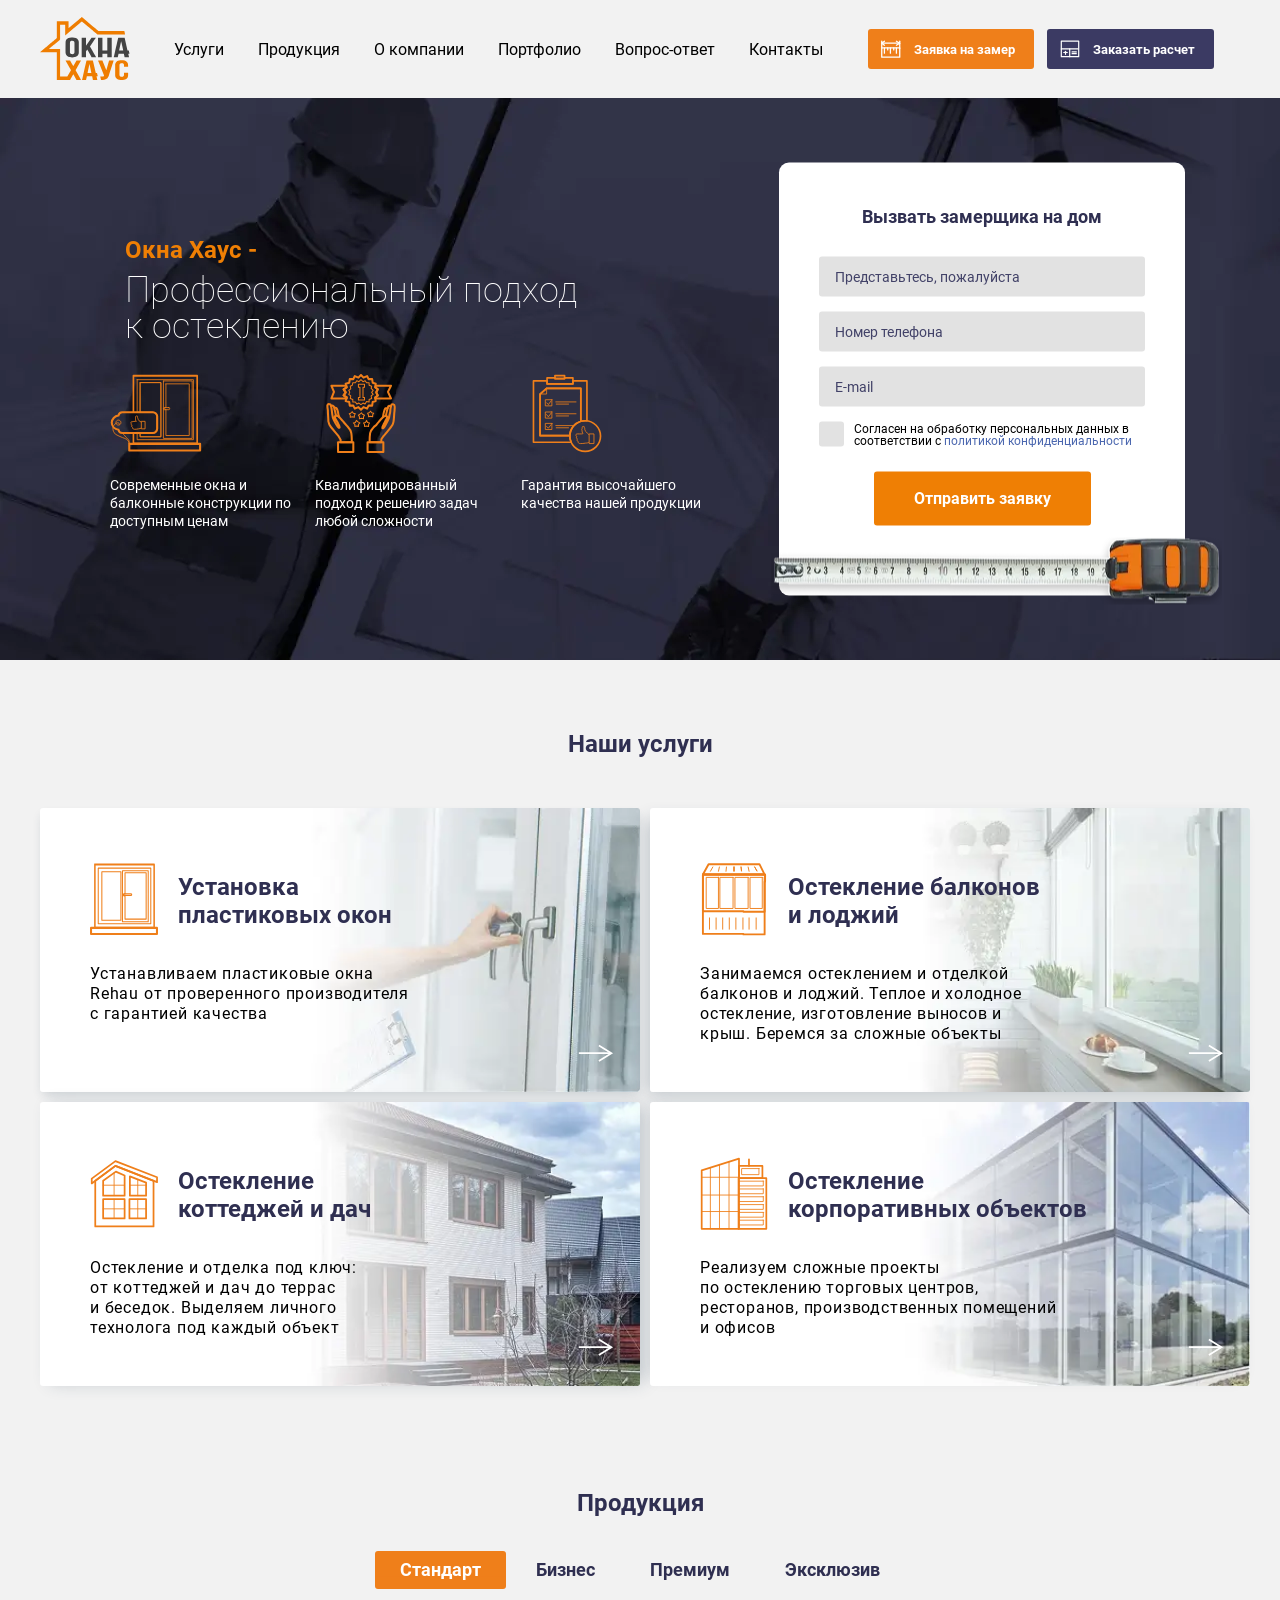
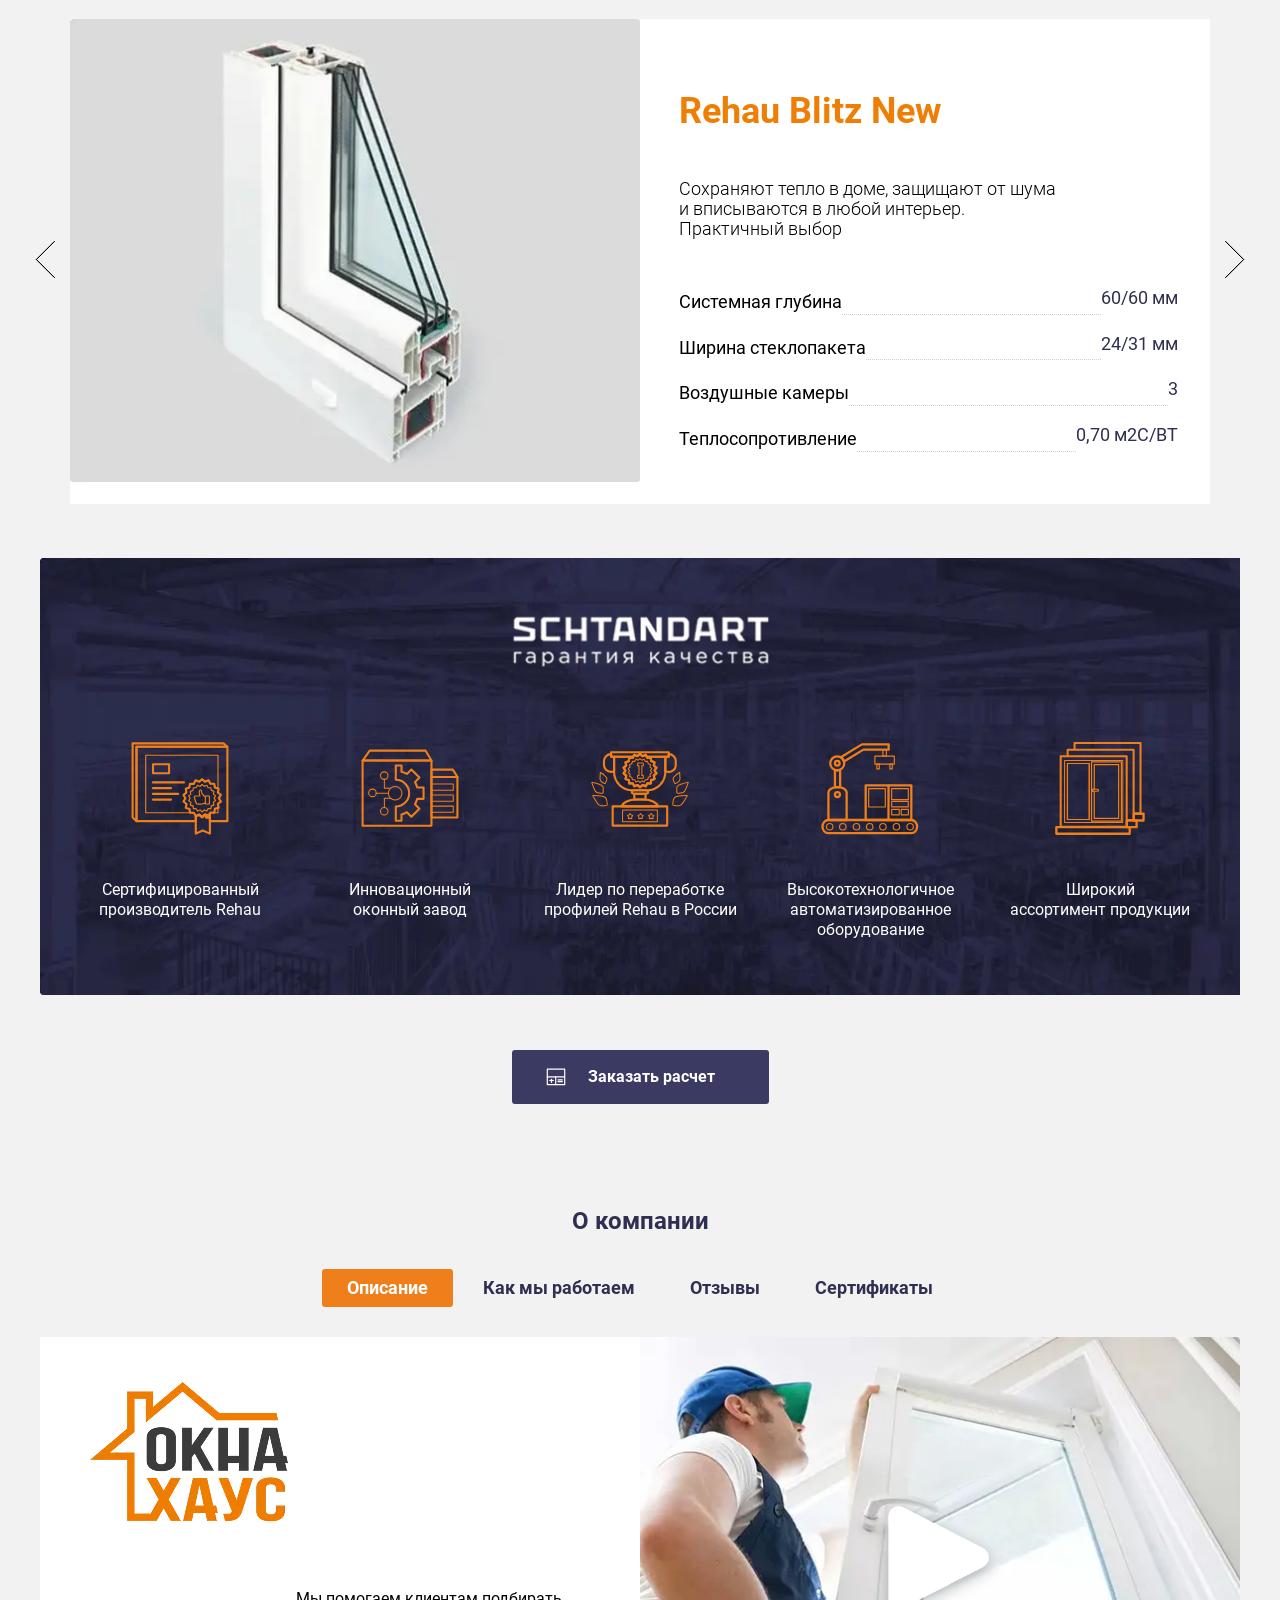
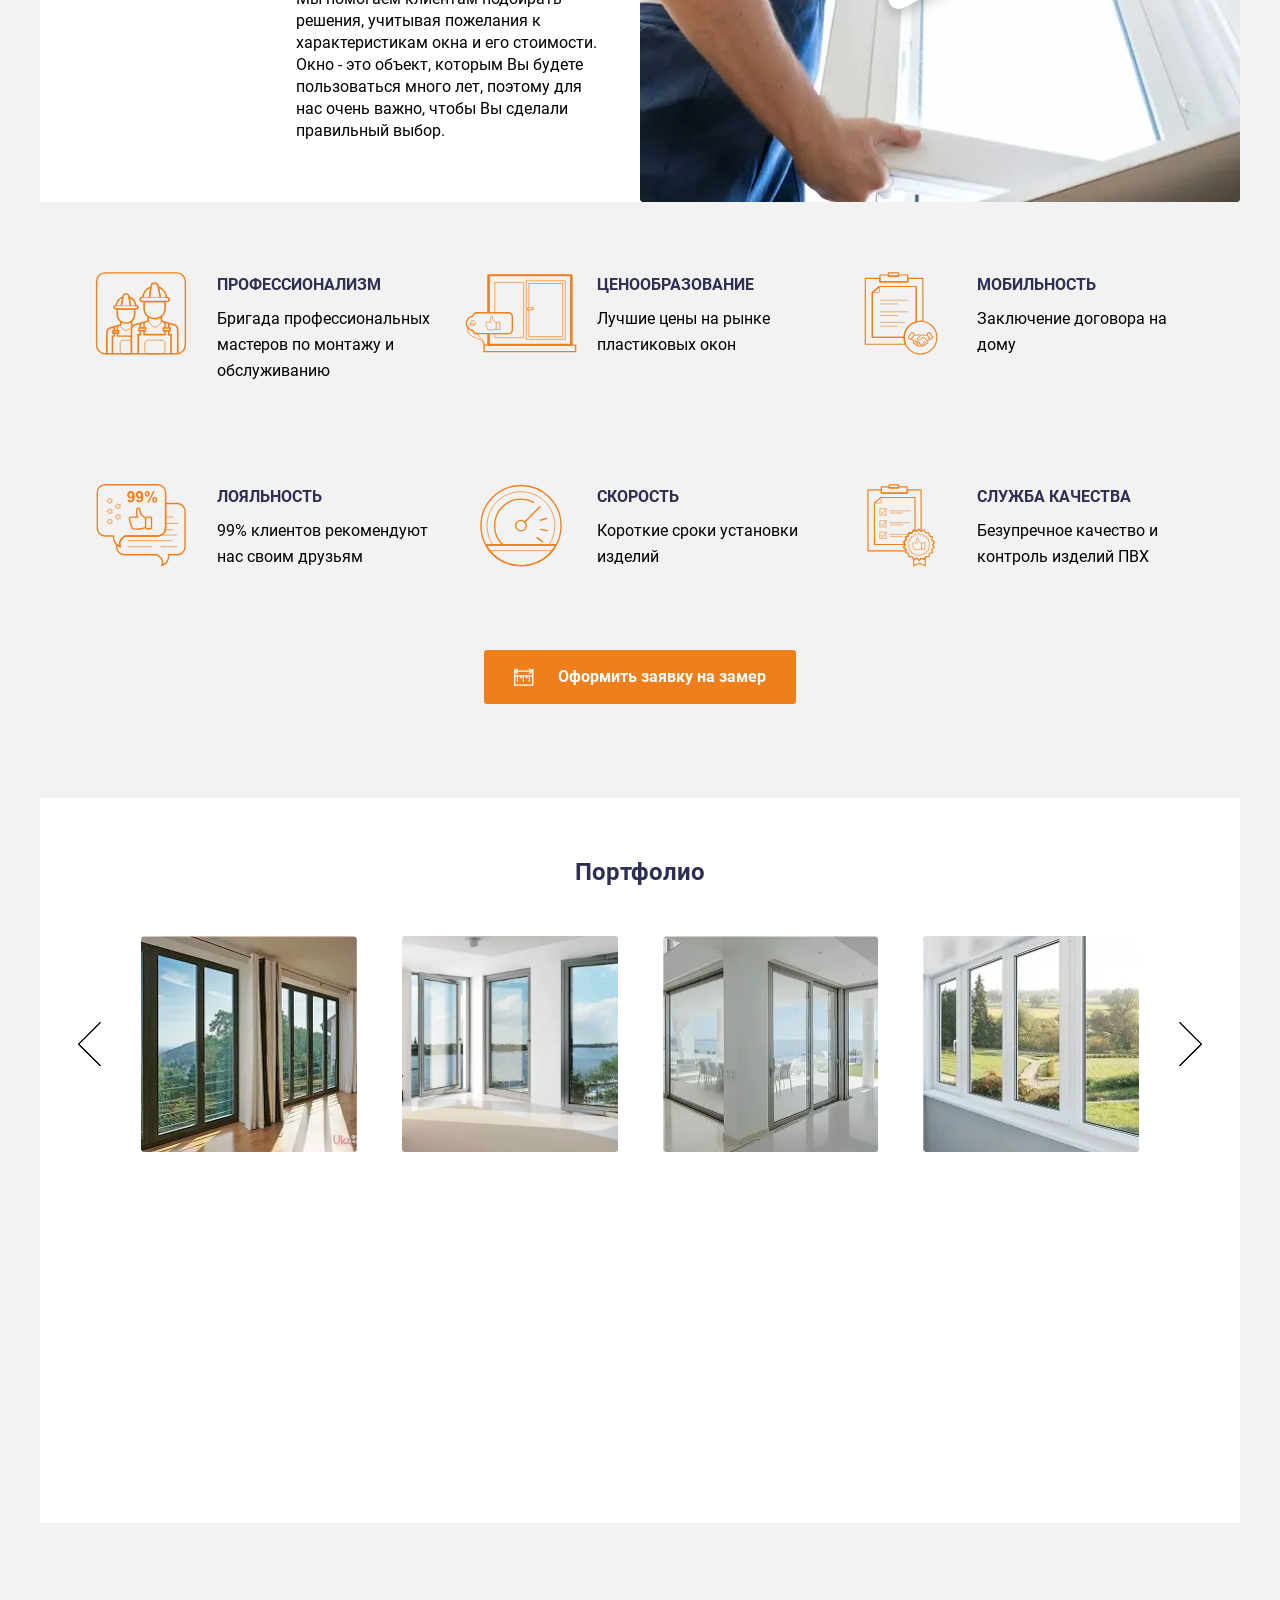
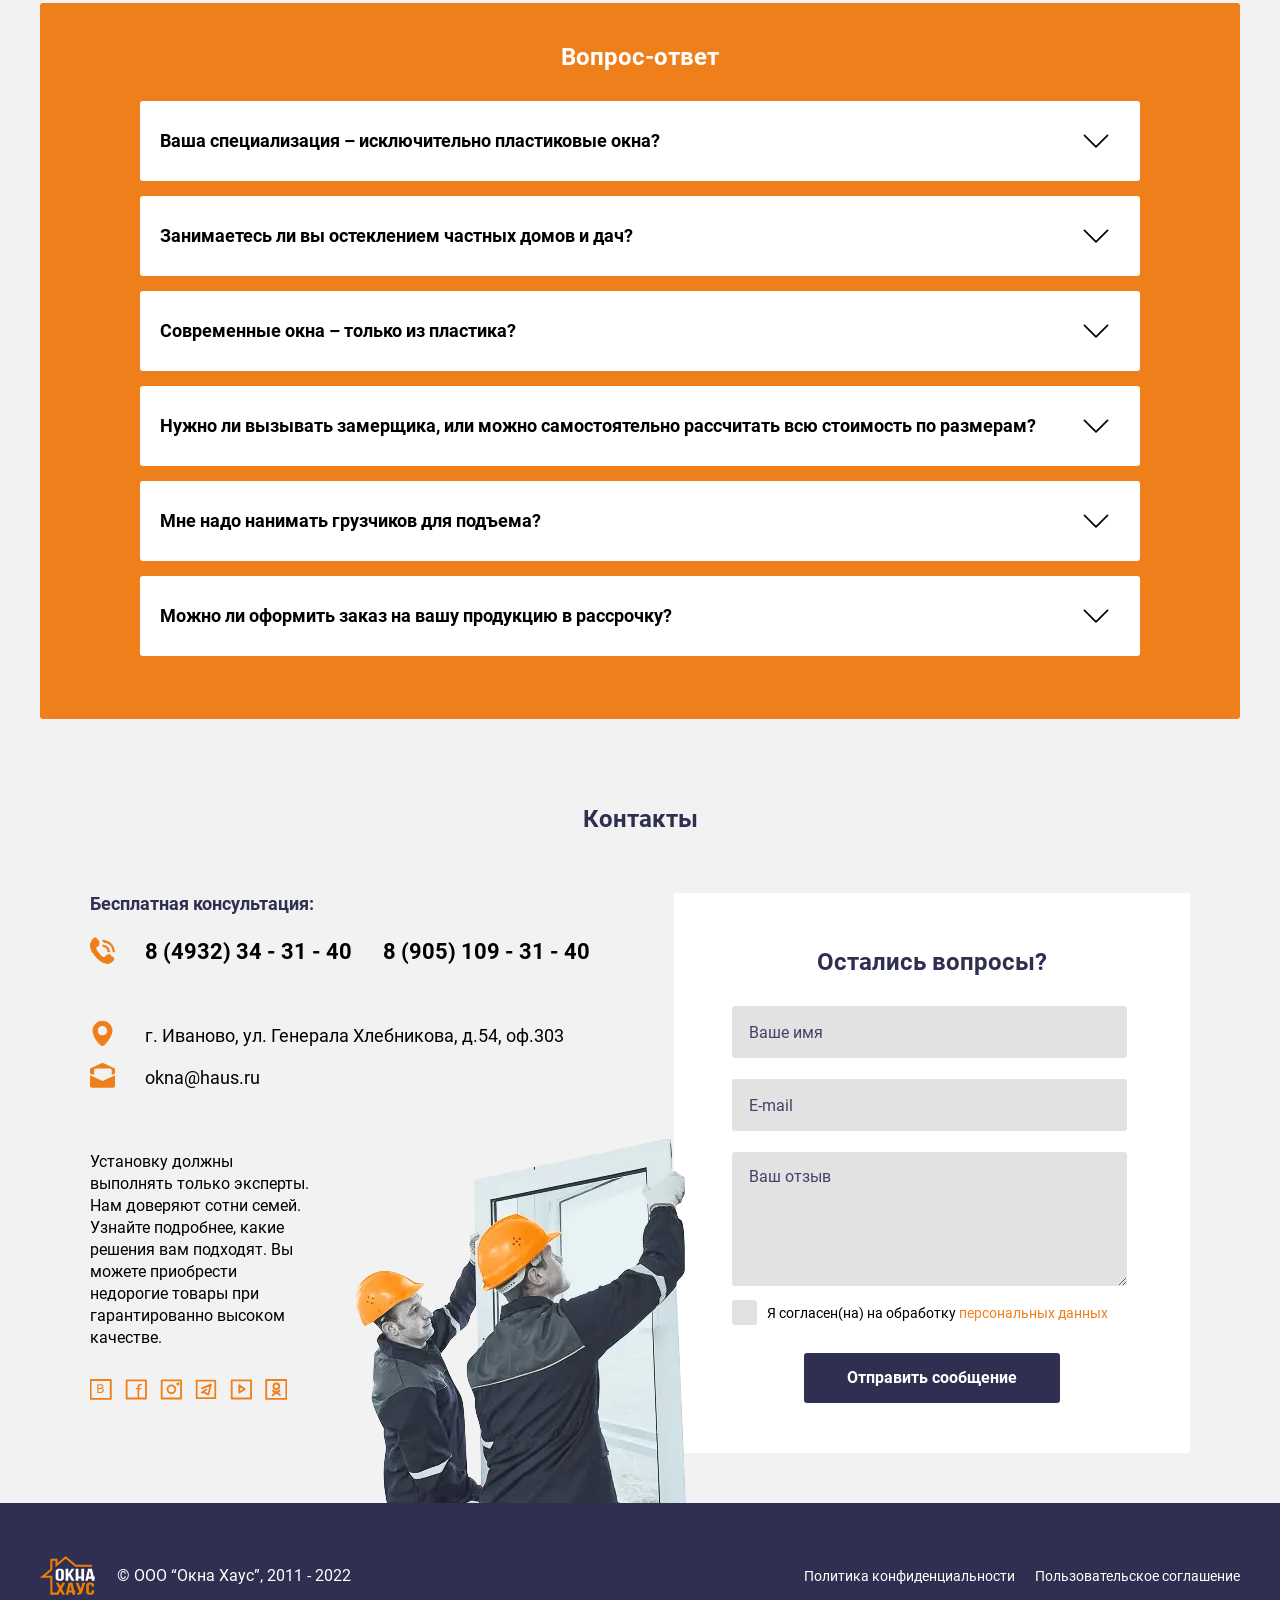
==== commit f304e1a0: "ok" ====
--- a/index.html
+++ b/index.html
@@ -1,11 +1,11 @@
 <!DOCTYPE html>
-<html lang="en">
+<html lang="ru">
 
 <head>
-	<title>HomePage</title>
+	<title>Okna Haus</title>
 	<meta charset="UTF-8">
 	<meta name="format-detection" content="telephone=no">
-	<link rel="stylesheet" href="css/style.min.css?_v=20250427010358">
+	<link rel="stylesheet" href="css/style.min.css?_v=20250428064826">
 	<link rel="shortcut icon" href="favicon.ico">
 	<meta name="viewport" content="width=device-width, initial-scale=1.0">
 	<script src="https://api-maps.yandex.ru/2.1/?lang=ru_RU&amp;apikey=60e8046c-95da-4497-bf2e-3969e67dc7ef&_v=20250411184906" type="text/javascript"></script>
@@ -17,7 +17,7 @@
 	<div class="wrapper">
 		<header class="header">
 			<div class="header__container">
-				<div class="header__logo"><img src="img/logo.webp" alt="logo"></div>
+				<div class="header__logo"><img src="img/logo.svg" alt="logo"></div>
 				<nav class="header__menu menu">
 					<ul class="menu__list">
 						<li class="menu__item">
@@ -525,8 +525,6 @@
 											<div id="pause" class="about-us__video-control"></div>
 											<video id="video" poster="img/quality/01.webp" />
 											<source src="files/oknahaus.mp4" type='video/mp4'>
-											<source src="files/oknahaus.webm" type='video/webm'>
-											<source src="files/oknahaus.ogv" type='video/ogg'>
 											</video>
 										</div>
 									</div>
@@ -2592,7 +2590,8 @@
 			</div>
 		</div>
 	</div>
-	<script src="js/app.min.js?_v=20250427010358"></script>
+	<script src="js/app.min.js?_v=20250428064826"></script>
+
 </body>
 
 </html>
--- a/css/style.min.css
+++ b/css/style.min.css
@@ -1 +1 @@
-@font-face{font-family:ArialMT;font-display:swap;src:url(../fonts/ArialMT.woff2) format("woff2");font-weight:400;font-style:normal}@font-face{font-family:Roboto;font-display:swap;src:url(../fonts/Roboto-Bold.woff2) format("woff2");font-weight:700;font-style:normal}@font-face{font-family:Roboto;font-display:swap;src:url(../fonts/Roboto-Light.woff2) format("woff2");font-weight:300;font-style:normal}@font-face{font-family:Roboto;font-display:swap;src:url(../fonts/Roboto-Regular.woff2) format("woff2");font-weight:400;font-style:normal}@font-face{font-family:Roboto;font-display:swap;src:url(../fonts/Roboto-Thin.woff2) format("woff2");font-weight:100;font-style:normal}*{padding:0;margin:0;border:0}*,*::after,*::before{box-sizing:border-box}*::after,*::before{display:inline-block}body,html{height:100%;min-width:320px}body{color:#000;line-height:1;font-family:Roboto;font-size:1rem;-ms-text-size-adjust:100%;-moz-text-size-adjust:100%;-webkit-text-size-adjust:100%;-webkit-font-smoothing:antialiased;-moz-osx-font-smoothing:grayscale}button,input,textarea{font-family:Roboto;font-size:inherit;line-height:inherit;color:inherit;background-color:rgba(0,0,0,0)}input,textarea{width:100%}label{display:inline-block}button,option,select{cursor:pointer}a{display:inline-block;color:inherit;text-decoration:none}ul li{list-style:none}img{vertical-align:top}h1,h2,h3,h4,h5,h6{font-weight:inherit;font-size:inherit}body{background-color:#f2f2f2}.lock body{overflow:hidden;touch-action:none;-ms-scroll-chaining:none;overscroll-behavior:none}.wrapper{min-height:100%;display:flex;flex-direction:column;overflow:hidden;position:relative}@supports (overflow:clip){.wrapper{overflow:clip}}.wrapper>main{flex:1 1 auto}.wrapper>*{min-width:0}[class*=__container]{max-width:76.875rem;margin:0 auto;padding:0 .9375rem}[class*="--gc"]{display:grid;min-width:0;grid-template-columns:.9375rem 1fr minmax(auto,75rem) 1fr .9375rem}[class*="--gc"]>*{min-width:0;grid-column:3/4}.icon-menu{display:none}body::after{content:"";background-color:rgba(0,0,0,.5);position:fixed;width:100%;height:100%;top:0;left:0;opacity:0;transition:opacity .8s ease 0s;pointer-events:none;z-index:149}.popup-show body::after{opacity:1}.popup{position:fixed;top:0;left:0;bottom:0;right:0;padding:30px 10px;transition:visibility .8s ease 0s;visibility:hidden;pointer-events:none}.popup_show{z-index:150;visibility:visible;overflow:auto;pointer-events:auto}.popup_show .popup__content{visibility:visible;-webkit-transform:scale(1);transform:scale(1)}.popup__wrapper{display:flex;flex-direction:column;align-items:center;min-height:100%;flex:1 1 auto;width:100%;display:flex;justify-content:center;align-items:center}.popup__content{visibility:hidden;-webkit-transform:scale(0);transform:scale(0);transition:-webkit-transform .3s ease 0s;transition:transform .3s ease 0s;transition:transform .3s ease 0s,-webkit-transform .3s ease 0s;background-color:#fff;padding-top:1.875rem;width:100%;max-width:62.5rem;border-radius:.1875rem}#measurement .popup__content{background-color:#ef7f1a}#measurement .popup__content .banner-form__button{transition:color .3s ease 0s;background-color:#fff;color:#ef7f1a}#measurement .popup__content .banner-form__link{color:#2f2f51;transition:color .3s ease 0s}#calculation .popup__content{background-color:#2f2f51}#calculation .popup__content .banner-form__button{transition:color .3s ease 0s;background-color:#fff;color:#2f2f51}#calculation .popup__content .banner-form__link{color:#ef7f1a;transition:color .3s ease 0s}#review .popup__content{background-color:#fff}#review .popup__content .banner-request__icon-image{color:#ef7f1a}#review .popup__content .banner-request__top-block{justify-content:start}#review .popup__content h2{color:#2f2f51}#review .popup__content .request-form__input,#review .popup__content .request-form__textarea{background-color:#e2e2e2}#review .popup__content .request-form__textarea{padding-top:1.0625rem}#review .popup__content .banner-form__button{transition:color .3s ease 0s;background-color:#ef7f1a;color:#fff;transition:background-color .3s ease 0s}#review .popup__content .banner-form__link{color:#ef7f1a;transition:color .3s ease 0s}#review .popup__content .banner-form__check-fake{background-color:#e2e2e2}#review .popup__content .banner-form__policy{color:#111e97}.popup_request .popup__content{max-width:37.1875rem;padding-top:1.5625rem;border-radius:.625rem}.popup_request .popup__content .banner-form__icon{-webkit-transform:translate(-.1875rem,.25rem);transform:translate(-.1875rem,.25rem)}.popup_request .popup__content .banner-form__policy{color:#fff}.popup_request .popup__content .banner-request__top-block{display:flex;align-items:center;justify-content:center;color:#fff}.popup_request .popup__content .banner-request__top-block h2{color:#fff}.popup_request .popup__content .banner-request__icon-image{width:1.875rem;height:1.8125rem}.popup_request .popup__content .banner-request__form{display:grid;row-gap:1.3125rem}.popup_request .popup__content .request-form__input[type=text],.popup_request .popup__content [type=email],.popup_request .popup__content textarea{border-radius:.1875rem;background-color:#fff;padding-left:1.0625rem;height:3.25rem}.popup_request .popup__content .request-form__input[type=text]::-webkit-input-placeholder,.popup_request .popup__content [type=email]::-webkit-input-placeholder,.popup_request .popup__content textarea::-webkit-input-placeholder{-webkit-transition:opacity .3s ease 0s;transition:opacity .3s ease 0s;color:#424268}.popup_request .popup__content .request-form__input[type=text]:-ms-input-placeholder,.popup_request .popup__content [type=email]:-ms-input-placeholder,.popup_request .popup__content textarea:-ms-input-placeholder{-ms-transition:opacity .3s ease 0s;transition:opacity .3s ease 0s;color:#424268}.popup_request .popup__content .request-form__input[type=text]::-ms-input-placeholder,.popup_request .popup__content [type=email]::-ms-input-placeholder,.popup_request .popup__content textarea::-ms-input-placeholder{-ms-transition:opacity .3s ease 0s;transition:opacity .3s ease 0s;color:#424268}.popup_request .popup__content .request-form__input[type=text]::placeholder,.popup_request .popup__content [type=email]::placeholder,.popup_request .popup__content textarea::placeholder{transition:opacity .3s ease 0s;color:#424268}.popup_request .popup__content .request-form__input[type=text]:focus::-webkit-input-placeholder,.popup_request .popup__content [type=email]:focus::-webkit-input-placeholder,.popup_request .popup__content textarea:focus::-webkit-input-placeholder{opacity:0}.popup_request .popup__content .request-form__input[type=text]:focus:-ms-input-placeholder,.popup_request .popup__content [type=email]:focus:-ms-input-placeholder,.popup_request .popup__content textarea:focus:-ms-input-placeholder{opacity:0}.popup_request .popup__content .request-form__input[type=text]:focus::-ms-input-placeholder,.popup_request .popup__content [type=email]:focus::-ms-input-placeholder,.popup_request .popup__content textarea:focus::-ms-input-placeholder{opacity:0}.popup_request .popup__content .request-form__input[type=text]:focus::placeholder,.popup_request .popup__content [type=email]:focus::placeholder,.popup_request .popup__content textarea:focus::placeholder{opacity:0}.popup_request .popup__content .banner-form__check-fake{background-color:#fff}.lock .popup__content{visibility:visible}.popup__close{margin-left:auto;width:1.3125rem;height:1.3125rem;position:relative}.popup__close::after,.popup__close::before{content:"";position:absolute;width:100%;height:.125rem;background-color:#000;top:50%;left:0;-webkit-transform:translate(0,-50%);transform:translate(0,-50%)}.popup__close::before{-webkit-transform:rotate(45deg);transform:rotate(45deg)}.popup__close::after{-webkit-transform:rotate(-45deg);transform:rotate(-45deg)}#calculation .popup__close,#measurement .popup__close{margin-right:1.25rem;margin-bottom:.625rem}#calculation .popup__close::after,#calculation .popup__close::before,#measurement .popup__close::after,#measurement .popup__close::before{background-color:#fff}.spollers{display:grid;gap:15px}.spollers__item{font-size:1.25rem;background-color:#fff;border-radius:.1875rem}.spollers__title{transition:color .3s ease 0s;width:100%;cursor:default;text-align:left;border-radius:.1875rem;padding-left:1.25rem;border-radius:.3125rem;position:relative;list-style:none;line-height:1.1111111111;font-weight:700;display:flex;justify-content:space-between;gap:.625rem}.spollers__title::-webkit-details-marker,.spollers__title::marker{display:none}.spollers__body{padding:1.25rem;border-radius:.1875rem;border:1px solid #eee;font-size:1rem}.spollers__icon{width:1.75rem;height:.875rem;transition:-webkit-transform .5s ease 0s;transition:transform .5s ease 0s;transition:transform .5s ease 0s,-webkit-transform .5s ease 0s}._spoller-active .spollers__icon{-webkit-transform:scaleY(-1);transform:scaleY(-1);color:#ef7f1a}.spollers__arrow{display:flex;align-items:center}.ibg{width:100%;height:100%;-o-object-fit:cover;object-fit:cover}.ibg--top{-o-object-position:top;object-position:top}.ibg--bottom{-o-object-position:bottom;object-position:bottom}.ibg--left{-o-object-position:left;object-position:left}.ibg--right{-o-object-position:right;object-position:right}.ibg--contain{-o-object-fit:contain;object-fit:contain}.button{font-weight:700;color:#fff;display:inline-flex;align-items:center;justify-content:center;transition:all .3s ease 0s;border-radius:.1875rem}[class*=__btn-icon]{width:1.25rem;height:1.125rem}[class*=__btn-img]{display:inline-flex;align-items:center}.button-img{display:inline-flex;align-items:center;font-size:.8125rem;font-weight:700;color:#fff;line-height:1.1538461538;border-radius:.1875rem;transition:background-color .3s ease 0s}.button-img_org{background-color:#ef7f1a}.button-img_vlt{background-color:#3b3a63}.title{font-weight:700;color:#2f2f51;line-height:1.1666666667}.title_center{text-align:center}.action-buttons button{color:#2f2f51;padding:.625rem 1.5625rem;position:relative}.action-buttons button::before{content:"";border-bottom-left-radius:.1875rem;border-bottom-right-radius:.1875rem;position:absolute;width:100%;height:35.333%;bottom:0;left:0;opacity:0;-webkit-transform:scale(0);transform:scale(0);background-color:#ef7f1a;transition:all .6s ease 0s;z-index:-1}.action-buttons button::after{content:"";border-top-left-radius:.1875rem;border-top-right-radius:.1875rem;position:absolute;width:100%;height:35%;top:0;left:0;opacity:0;-webkit-transform:scale(0);transform:scale(0);z-index:-1;transition:all .4s ease 0s;background-color:#ef7f1a}.action-buttons button.swiper-pagination-bullet-active{color:#fff}.action-buttons button.swiper-pagination-bullet-active::after{opacity:1;-webkit-transform:scale(1);transform:scale(1)}.action-buttons button.swiper-pagination-bullet-active::before{-webkit-transform:scale(1);transform:scale(1);opacity:1}.action-buttons button.swiper-pagination-bullet-active span::after{opacity:1;-webkit-transform:translate(0,-50%) scale(1);transform:translate(0,-50%) scale(1)}.action-buttons button span::after{content:"";position:absolute;width:100%;height:37%;top:50%;left:0;opacity:0;-webkit-transform:translate(0,-50%) scale(0);transform:translate(0,-50%) scale(0);z-index:-1;transition:all .7s ease 0s;background-color:#ef7f1a}.portfolio__map .ymaps-2-1-79-balloon__close+.ymaps-2-1-79-balloon__content{margin-right:.8125rem}.portfolio__map .ymaps-2-1-79-balloon__close-button{transition:all .2s ease 0s}.maps{position:relative;z-index:1;width:100%;height:19.4375rem}.header{padding:1.0625rem 0}.header__container{display:flex;align-items:center}.header__logo{margin-right:.8125rem;position:relative;z-index:2}.header__menu{width:100%;z-index:1;transition:left .5s ease-in 0s}.header__buttons{margin-left:.9375rem;display:inline-flex;align-items:center;margin-left:auto;position:relative;z-index:1}.header__btn{display:flex;align-items:center;height:2.5rem;padding-left:.8125rem;white-space:nowrap;position:relative}.header__menu-btn{background-color:#3b3a63;padding:0 .8125rem;border-radius:.1875rem;position:relative;z-index:1}.menu-open .header__menu-btn{padding:0 .5rem}.menu{display:flex}.menu__list{display:flex;width:100%}.menu__item a{line-height:1.1875;position:relative;transition:color .6s ease .1s}.menu__item a::before{transition:all .3s ease 0s;content:"";position:absolute;left:50%;top:0;-webkit-transform:translate(-50%,0);transform:translate(-50%,0);opacity:0}.menu__item a._hover{color:#ef7f04}.menu__item a._hover::before{-webkit-animation:hover-in .3s ease 0s 1 both;animation:hover-in .3s ease 0s 1 both}.menu__item a._hover-out::before{-webkit-animation:hover-out .6s ease-in-out 0s 1 both;animation:hover-out .6s ease-in-out 0s 1 both}@-webkit-keyframes hover-in{0%{width:0;height:0;background-color:rgba(0,0,0,0);opacity:0}100%{opacity:1;background-color:#ef7f04;width:5.25rem;height:.25rem;-webkit-transform:translate(-50%,-2.4375rem) rotate(-180deg);transform:translate(-50%,-2.4375rem) rotate(-180deg)}}@keyframes hover-in{0%{width:0;height:0;background-color:rgba(0,0,0,0);opacity:0}100%{opacity:1;background-color:#ef7f04;width:5.25rem;height:.25rem;-webkit-transform:translate(-50%,-2.4375rem) rotate(-180deg);transform:translate(-50%,-2.4375rem) rotate(-180deg)}}@-webkit-keyframes hover-out{0%{opacity:1;background-color:#ef7f04;width:5.25rem;height:.25rem;-webkit-transform:translate(-50%,-2.4375rem);transform:translate(-50%,-2.4375rem)}100%{opacity:0;background-color:#ef7f04;width:5.25rem;height:.25rem;-webkit-transform:translate(-50%,-2.4375rem);transform:translate(-50%,-2.4375rem)}}@keyframes hover-out{0%{opacity:1;background-color:#ef7f04;width:5.25rem;height:.25rem;-webkit-transform:translate(-50%,-2.4375rem);transform:translate(-50%,-2.4375rem)}100%{opacity:0;background-color:#ef7f04;width:5.25rem;height:.25rem;-webkit-transform:translate(-50%,-2.4375rem);transform:translate(-50%,-2.4375rem)}}.footer{background-color:#2f2f51;color:#fff}.footer__inner{display:flex;align-items:center;gap:1.375rem}.footer__info{width:100%;-webkit-column-gap:1.25rem;-moz-column-gap:1.25rem;column-gap:1.25rem;row-gap:.625rem;display:flex;align-items:center;flex-wrap:wrap;justify-content:space-between}.footer__copy{display:flex;align-items:center}.footer__links{display:flex;-webkit-column-gap:1.25rem;-moz-column-gap:1.25rem;column-gap:1.25rem;row-gap:.625rem;flex-wrap:wrap}.footer__policy{font-size:.875rem;transition:color .3s ease 0s}.page__scroll-btn{width:3.125rem;height:3.125rem;border-radius:50%;background-color:#ef7f1a;position:fixed;z-index:10;bottom:3.125rem;right:1.875rem;opacity:0;transition:all .8s ease 0s}.page__scroll-btn._active{opacity:.6}.page__scroll-btn svg{width:1.875rem;height:1.25rem;-webkit-transform:rotate(-90deg);transform:rotate(-90deg);color:#fff}.page__products{position:relative}.top-page{background:url(../img/top/bg.webp) 0 0/cover no-repeat}.top-page__container{position:relative}.top-page__content{color:#fff}.top-page__banner{background-color:#fff;border-radius:.625rem}.content-page__title{padding-left:.9375rem;margin-bottom:1.875rem;font-weight:100}.content-page__title span{display:inline-block;font-weight:700;color:#ef7f04;margin-bottom:.625rem}.content-page__advantages{display:flex;margin:0 -.625rem;flex-wrap:wrap}.content-page__item{padding:0 .625rem;flex:0 0 33.333%}.content-page__image{margin-bottom:1.25rem}.content-page__icon{color:#ef7f1a}.content-page__icon:nth-child(1){width:5.75rem;height:4.9375rem}.content-page__icon:nth-child(2){width:4.3125rem;height:4.9375rem}.content-page__icon:nth-child(3){width:4.5625rem;height:5.125rem}.content-page__text{line-height:1.2857142857}.banner-top__body{text-align:center;position:relative}.banner-form__input{background-color:#e2e2e2;margin-bottom:.9375rem;height:2.5rem;padding-left:1rem;font-size:.875rem;border-radius:.1875rem}.banner-form__input::-webkit-input-placeholder{color:#424268;-webkit-transition:opacity .3s ease 0s;transition:opacity .3s ease 0s;opacity:1}.banner-form__input:-ms-input-placeholder{color:#424268;-ms-transition:opacity .3s ease 0s;transition:opacity .3s ease 0s;opacity:1}.banner-form__input::-ms-input-placeholder{color:#424268;-ms-transition:opacity .3s ease 0s;transition:opacity .3s ease 0s;opacity:1}.banner-form__input::placeholder{color:#424268;transition:opacity .3s ease 0s;opacity:1}.banner-form__input:focus::-webkit-input-placeholder{opacity:0}.banner-form__input:focus:-ms-input-placeholder{opacity:0}.banner-form__input:focus::-ms-input-placeholder{opacity:0}.banner-form__input:focus::placeholder{opacity:0}.banner-form__check{font-size:.75rem;margin-bottom:1.5625rem}.banner-form__check a{color:#4b67af}.banner-form__check label{display:flex;align-items:center}.banner-form__check p{text-align:left}.banner-form__check-true{opacity:0;visibility:hidden;position:absolute}.banner-form__check-true:checked~.banner-form__check-fake svg{opacity:1}.banner-form__check-fake{flex:0 0 1.5625rem;height:1.5625rem;background-color:#e2e2e2;margin-right:.625rem;border-radius:.1875rem;position:relative}.banner-form__icon{position:absolute;width:1.25rem;height:1.3125rem;top:-.1875rem;right:0;opacity:0;transition:opacity .3s ease 0s}.banner-form__button{margin:0 auto;background-color:#ef7f04;padding:0 2.5rem;border-radius:.1875rem}.services__title{text-align:center}.services__list{display:grid;grid-template-columns:repeat(2,50%);gap:.625rem}.services__item{cursor:pointer;display:flex;flex-direction:column;transition:background .3s ease 0s;border-radius:.1875rem}.services__item:nth-child(1){background:url(../img/services/01.webp) right/cover no-repeat;box-shadow:0 5px 10px -3px rgba(34,60,80,.2)}.services__item:nth-child(2){background:url(../img/services/02.webp) right/cover no-repeat;box-shadow:-8px 7px 16px -4px rgba(34,60,80,.23)}.services__item:nth-child(3){background:url(../img/services/03.webp) right/cover no-repeat;box-shadow:7px 0 16px -3px rgba(34,60,80,.23)}.services__item:nth-child(4){background:url(../img/services/04.webp) right/cover no-repeat;box-shadow:-4px -3px 16px -8px rgba(34,60,80,.23)}.services__top{display:flex;align-items:center;gap:1.25rem}.services__icon{color:#ef7f1a;width:4.25rem;height:4.5625rem}.services__subtitle{text-align:left}.services__text{flex:1 1 auto;line-height:1.25;letter-spacing:.05em}.services__bottom{display:flex;justify-content:flex-end}.services__bottom-icon{width:2.375rem;height:1.125rem;color:#fff;transition:color .3s ease 0s}.products__title{text-align:center}.products__slider-body{position:relative;padding:0 1.875rem}.products__slider-btns{display:flex;justify-content:center;gap:.3125rem;flex-wrap:wrap}.products__wrapper{align-items:stretch}.products__slide{display:flex;flex:1 1 auto}.products__nav{position:absolute;top:50%;left:0;width:100%;-webkit-transform:translate(0,-50%);transform:translate(0,-50%);display:flex;justify-content:space-between;transform:translate(0,-50%)}.products__nav div{position:relative;cursor:pointer}.products__nav div svg{transition:color .3s ease 0s;width:1.25rem;height:2.5rem}.products__nav-prev{margin-left:.9375rem;left:-1.25rem;-webkit-transform:scaleX(-1);transform:scaleX(-1)}.products__nav-next{margin-right:.9375rem;right:-1.25rem}.products-slide__img-wrap{width:100%}.products-slide__img{position:relative;padding-bottom:81.3051146384%}.products-slide__img img{position:absolute;top:0;left:0;width:100%;-o-object-fit:contain;object-fit:contain;height:100%;border-top-left-radius:.1875rem;border-bottom-left-radius:.1875rem}.products-slide__inner{border-top-right-radius:.1875rem;border-bottom-right-radius:.1875rem;background-color:#fff}.products-slide__title{color:#ef7f04;font-weight:700}.products-slide__text{font-weight:300;line-height:1.1111111111}.slider-list{display:grid}.slider-list__item{display:flex;flex-wrap:wrap}.slider-list__name{line-height:1.4285714286}.slider-list__space{flex:1 1 auto;border-bottom:1px dotted #cfcfcf;padding-right:.0625rem;padding-left:.125rem}.slider-list__value{color:#2f2f51}@-webkit-keyframes active-btn{0%{border-radius:50%;-webkit-transform:scale(0);transform:scale(0)}50%{border-radius:170%;-webkit-transform:scale(.5);transform:scale(.5)}100%{border-radius:.1875rem;-webkit-transform:scale(1) rotate(180deg);transform:scale(1) rotate(180deg)}}@keyframes active-btn{0%{border-radius:50%;-webkit-transform:scale(0);transform:scale(0)}50%{border-radius:170%;-webkit-transform:scale(.5);transform:scale(.5)}100%{border-radius:.1875rem;-webkit-transform:scale(1) rotate(180deg);transform:scale(1) rotate(180deg)}}.quality__container{text-align:center}.quality__inner{background:url(../img/quality/quality-bg.webp) 0 0/cover no-repeat}.quality__top{max-width:18.9375rem;margin:0 auto}.quality__title-image{width:100%;padding-bottom:31.0231023102%;position:relative}.quality__title-image img{position:absolute;width:100%;height:100%;top:0;left:0;-o-object-fit:cover;object-fit:cover}.quality__list{display:grid;margin:0 -.9375rem;grid-template-columns:repeat(5,1fr)}.quality__item{padding:0 .9375rem;display:flex;flex-direction:column;flex:0 1 20%}.quality__image{display:flex;justify-content:center}.quality__icon{width:6.125rem;height:5.8125rem;color:#ef7f1a}.quality__text{line-height:1.25;text-align:center;color:#fff}.quality__btn{gap:1.375rem;height:3.375rem;padding-left:2.125rem;padding-right:3.375rem;font-size:1rem}.page__about .products__slider-body{padding:0}.products__slider{position:relative;z-index:0}.products__wrapper{background-color:#fff}.products__slide{background-color:#fff}.about-us__inner{display:flex;flex-direction:column}.about-us__video-wrap{display:none}.about-us__video{position:relative;padding-bottom:77.4789915966%;height:100%}.about-us__video video{position:absolute;top:0;left:0;width:100%;height:100%;-o-object-fit:cover;object-fit:cover}.about-us__video-control{position:absolute;top:0;left:0;width:100%;height:100%}.about-us__video-control#play{background:url(../img/quality/slider/play-btn.svg) 0 0 no-repeat;top:50%;left:50%;-webkit-transform:translate(-50%,-50%) scale(1);transform:translate(-50%,-50%) scale(1);width:8.3125rem;height:9.3125rem;cursor:pointer;z-index:1;transition:-webkit-transform .3s ease 0s;transition:transform .3s ease 0s;transition:transform .3s ease 0s,-webkit-transform .3s ease 0s;opacity:1;visibility:visible}.video-playing .about-us__video-control#play{opacity:0;visibility:hidden;display:none}.about-us__video-control#pause{display:none}.video-playing .about-us__video-control#pause{display:block}.about-us__content{flex:1 1 auto;display:flex;flex-direction:column}.about-us__logo img{max-width:100%}.about-us__bottom{flex:1 1 auto;display:flex;align-items:flex-end}.about-us__text{line-height:1.375}.how{display:flex;flex-direction:column}.how__top{text-align:center}.how__list{display:grid;margin:0 -.9375rem}.how__item{padding:0 .9375rem;text-align:center}.how__image{width:100%;height:5.25rem;position:relative;margin-bottom:1.5625rem;display:flex;justify-content:center}.how__icon{width:6.25rem;height:5.25rem;position:absolute;top:50%;left:50%;-webkit-transform:translate(-50%,-50%);transform:translate(-50%,-50%);-o-object-fit:contain;object-fit:contain;color:#ef7f1a}.how__text{display:flex;flex-direction:column;line-height:1.625}.how__text span{display:block;text-transform:uppercase;font-weight:700;white-space:nowrap}.how__tabs-navigation{display:none}.how__tabs-title{border:1px solid #eee;padding:.625rem .9375rem;border-radius:.3125rem;color:#2f2f51;transition:color .3s ease 0s;font-weight:700;letter-spacing:.0714285714em;position:relative}.how__tabs-title span{position:relative}.how__tabs-title::before{content:"";position:absolute;width:100%;height:.1875rem;background-color:#ef7f1a;left:0;bottom:0;transition:height .3s ease 0s}.how__tabs-title._tab-active{color:#fff}.how__tabs-title._tab-active::before{height:100%}.how__tabs-content{border:1px solid #eee;padding:.625rem .9375rem}.review{position:relative;display:flex;flex-direction:column}.review__inner{position:relative}.review__btn{font-size:1rem;gap:1.125rem;height:3.375rem;padding-left:1.25rem;padding-right:1.75rem;z-index:1}.review__btn-icon{width:1.375rem;height:1.40625rem}.review__slider-body{position:relative}.review__nav{position:absolute;display:flex;width:100%;top:50%;left:0;justify-content:space-between;flex-direction:row;align-items:center;height:100%;-webkit-transform:translate(0,-50%);transform:translate(0,-50%);z-index:0}.review__nav-prev{-webkit-transform:scaleX(-1);transform:scaleX(-1)}.review__nav-icon{width:1.5rem;height:3rem;transition:color .3s ease 0s}.review__nav-next,.review__nav-prev{cursor:pointer;position:relative;z-index:2;justify-content:center;display:inline-flex}.review__slider-body{height:100%}.review__slider{display:block;width:100%}.review__wrapper{align-items:stretch}.review-slide{display:flex;flex-direction:column;height:auto}.review-slide__top{display:flex;row-gap:.625rem}.review-slide__name{font-weight:700}.review-slide__order{font-size:.875rem;color:#8f8f8f}.review-slide__order span{margin-right:1.1875rem}.review-slide__review{color:#434343;line-height:1.125;display:flex;flex-direction:column;text-align:justify;flex:1 1 auto}.certificates{display:flex;flex-direction:column;position:relative;flex:1 1 auto;justify-content:center}.certificates__nav{position:absolute;width:100%;z-index:1;top:50%;left:0;-webkit-transform:translate(0,-50%);transform:translate(0,-50%);display:flex;justify-content:space-between}.certificates__nav-prev{-webkit-transform:scaleX(-1);transform:scaleX(-1)}.certificates__nav-next,.certificates__nav-prev{cursor:pointer;padding-right:1.875rem}.certificates__nav-next svg,.certificates__nav-prev svg{transition:color .3s ease 0s;width:1.5rem;height:3rem}.certificates__wrapper{display:flex}.certificates__slide{display:flex;justify-content:center;padding:.625rem 0}.bottom-about{display:flex;flex-direction:column}.bottom-about__list{display:grid;grid-template-columns:repeat(auto-fill,minmax(300px,350px));justify-content:center;-webkit-column-gap:1.875rem;-moz-column-gap:1.875rem;column-gap:1.875rem}.bottom-about__item{display:grid;grid-template-columns:7rem 1fr;gap:1.25rem}.bottom-about__image{display:inline-flex}.bottom-about__img-wrap{width:100%;height:100%;position:relative;height:5.1875rem}.bottom-about__img-wrap .icon{position:absolute;width:100%;height:100%;top:0;left:0;-o-object-fit:contain;object-fit:contain;color:#ef7f1a}.bottom-about__content{line-height:1.625}.bottom-about__title{font-weight:700;text-transform:uppercase;color:#2f2f51;margin-bottom:.5rem}.bottom-about__button{align-self:center;padding-top:1.125rem;padding-bottom:1.125rem;font-size:1rem}.portfolio{border-radius:.1875rem;overflow:hidden}.portfolio__inner{background-color:#fff}.portfolio__title{text-align:center}.portfolio__slider-block{position:relative}.portfolio__nav{width:100%;top:50%;left:0;-webkit-transform:translate(0,-50%);transform:translate(0,-50%);height:100%;position:absolute;display:flex;justify-content:space-between}.portfolio__nav-next,.portfolio__nav-prev{background-color:#fff;display:flex;align-items:center}.portfolio__nav-next svg,.portfolio__nav-prev svg{cursor:pointer;width:1.5rem;height:3rem;transition:color .3s ease 0s}.portfolio__nav-prev{-webkit-transform:scaleX(-1);transform:scaleX(-1)}.portfolio__slider-wrap{position:relative}.map__logo{padding:.625rem .3125rem .9375rem 0}.map__link{transition:color .3s ease 0s}.map__card{display:inline-flex;position:relative;z-index:0;margin:0 -.625rem}.map__inner{display:inline-flex;flex-direction:column;gap:.625rem;padding:0 .625rem}.map__title{color:#2f2f51;font-weight:700}.map__btn{border-radius:.1875rem;overflow:hidden;width:9.375rem;height:11.25rem;display:block;position:relative;transition:box-shadow .3s ease 0s}.map__btn img{position:absolute;width:100%;height:100%;top:0;left:0;-o-object-fit:cover;object-fit:cover}.map__text-btn{color:#2f2f51;transition:color .3s ease 0s;position:relative;font-size:1rem}.map__text-btn::before{content:"→";position:absolute;top:0;right:.9375rem;width:.625rem;height:.625rem;color:#ef7f1a;opacity:0;transition:opacity .3s ease 0s}.portfolio-slide{font-size:0}.portfolio-slide__image{width:100%;height:100%;border-radius:.1875rem;overflow:hidden;position:relative;padding-bottom:100%;transition:box-shadow .3s ease 0s}.portfolio-slide__image img{transition:all .3s ease 0s;position:absolute;width:100%;height:100%;top:0;left:0;-o-object-fit:cover;object-fit:cover}.question__content{background-color:#ef7f1a;border-radius:.1875rem}.question__title{text-align:center;color:#fff}.contacts__title{text-align:center}.contacts__content{position:relative}.consultation__title{margin-bottom:1.25rem}.consultation__phones{display:flex;align-items:center}.consultation__icon{color:#ef7f1a}.consultation__icon svg{width:1.5625rem;height:1.6875rem}.consultation__nums{width:100%;display:flex;flex-wrap:wrap;font-weight:700;line-height:1.6363636364;align-items:center;justify-content:space-between}.consultation__nums a{transition:color .3s ease 0s;white-space:nowrap}.consultation__nums a:hover{color:#4b67af}.consultation__contacts{display:flex;flex-direction:column;gap:.625rem}.consultation__item{display:flex;align-items:center;line-height:1.2222222222}.consultation__descr{line-height:1.375}.consultation__socials{display:flex;gap:.8125rem}.socials__item a{width:1.375rem;height:1.3125rem;position:relative}.socials__item a svg{position:absolute;width:100%;height:100%;top:0;left:0;-o-object-fit:contain;object-fit:contain;color:#ef7f1a;transition:color .3s ease 0s}.send-message{background-color:#fff;border-radius:.1875rem}.send-message__wrap{position:relative}.send-message__title{text-align:center;margin-bottom:1.875rem}.send-message__form{display:flex;flex-direction:column}.message__inputs{display:flex;flex-direction:column;gap:1.3125rem;margin-bottom:1.3125rem}.message__input{height:3.25rem}.message__textarea{padding-top:1.0625rem;min-height:8.375rem;margin-bottom:.875rem}.message__input,.message__textarea{background-color:#e2e2e2;padding-left:1.0625rem;border-radius:.1875rem}.message__input::-webkit-input-placeholder,.message__textarea::-webkit-input-placeholder{color:#424268;-webkit-transition:opacity .3s ease 0s;transition:opacity .3s ease 0s}.message__input:-ms-input-placeholder,.message__textarea:-ms-input-placeholder{color:#424268;-ms-transition:opacity .3s ease 0s;transition:opacity .3s ease 0s}.message__input::-ms-input-placeholder,.message__textarea::-ms-input-placeholder{color:#424268;-ms-transition:opacity .3s ease 0s;transition:opacity .3s ease 0s}.message__input::placeholder,.message__textarea::placeholder{color:#424268;transition:opacity .3s ease 0s}.message__input:focus::-webkit-input-placeholder,.message__textarea:focus::-webkit-input-placeholder{opacity:0}.message__input:focus:-ms-input-placeholder,.message__textarea:focus:-ms-input-placeholder{opacity:0}.message__input:focus::-ms-input-placeholder,.message__textarea:focus::-ms-input-placeholder{opacity:0}.message__input:focus::placeholder,.message__textarea:focus::placeholder{opacity:0}.message__label{display:flex;align-items:center;font-size:.875rem;gap:.625rem;margin-bottom:1.75rem}.message__label a{color:#ef7f1a}.message__checkbox{opacity:0;visibility:hidden;position:absolute}.message__checkbox:checked~.message__custom-checkbox::before{opacity:1}.message__custom-checkbox{flex:0 0 1.5625rem;height:1.5625rem;background-color:#e2e2e2;border-radius:.1875rem;position:relative}.message__custom-checkbox::before{content:"";position:absolute;top:.1875rem;left:.3125rem;-o-object-fit:contain;object-fit:contain;transition:opacity .3s ease 0s;opacity:0;width:1.5rem;height:1.5rem;background:url(../img/contacts/choose-small.svg) 0 0 no-repeat}.message__btn{background-color:#2f2f51;padding:1.0625rem 2.6875rem;margin:0 auto;transition:background-color .3s ease 0s}.popup__content{display:flex;flex-direction:column}.popup__block{position:relative}.popup__top{display:flex}.popup__bg{position:absolute;width:100%;height:100%;top:0;left:0}.popup__bg img{position:absolute;bottom:0;right:0}.popup__bg,.popup__bg-gradient{z-index:-1;overflow:hidden}.popup__bg-gradient{position:absolute;width:100%;height:100%;top:0;left:0}.popup__bg-gradient img{position:absolute;bottom:0;right:0}.top-popup__slider-block{padding:1.25rem 1.25rem 1.5625rem 1.25rem;display:flex;flex-direction:column;justify-content:center}.top-popup__slider{border-radius:.1875rem;margin-bottom:1.375rem}.top-popup__pagination{display:flex;justify-content:center;gap:.75rem;height:.5rem}.top-popup__pagination .swiper-pagination-bullet{cursor:pointer;display:flex;width:.5rem;height:.5rem;border:1px solid #9494a8;border-radius:50%;transition:background-color .5s ease 0s}.top-popup__pagination .swiper-pagination-bullet-active{background-color:#ef7f1a}.servises-popup .top-popup__pagination{position:absolute;left:50%;bottom:1.1875rem;-webkit-transform:translate(-50%,0);transform:translate(-50%,0)}.servises-popup .top-popup__pagination .swiper-pagination-bullet{border:none;background-color:#fff}.servises-popup .top-popup__pagination .swiper-pagination-bullet-active{background-color:#ef7f1a}.servises-popup .top-popup__slider-block{padding-bottom:0}.servises-popup .top-popup__slider{position:relative;margin-bottom:0}.servises-popup .top-popup__content{padding-top:.9375rem}.popup-cards__list{display:grid;row-gap:1.5625rem}.popup-cards__item{height:100%;display:grid;grid-template-columns:5rem 1fr;gap:1.0625rem}.popup-cards__image svg{width:100%;height:4.6875rem;color:#9494a8}.popup-cards__content{display:flex;flex-direction:column}.popup-cards__title{font-size:.875rem;font-weight:700;color:#2f2f51;line-height:1.8571428571}.popup-cards__text{font-size:.8125rem}.popup-content{position:relative}.popup-content__location{display:flex;-webkit-column-gap:1.5625rem;-moz-column-gap:1.5625rem;column-gap:1.5625rem;flex-wrap:wrap;margin-bottom:.9375rem;justify-content:flex-end}.popup-content__date{font-size:.875rem;color:#9494a8;padding-top:.875rem}.popup-content__address{display:flex;align-items:center;gap:.625rem;margin-right:auto}.popup-content__address p{font-size:1rem}.popup-content__title{margin-bottom:1.5625rem}.popup-content__about{display:flex;flex-direction:column;margin-bottom:1.25rem}.popup-content__property{font-weight:700}.popup-content__buttons{display:flex;gap:.9375rem;flex-wrap:wrap}.popup-content__button{gap:.9375rem;padding:.625rem 1.1875rem .625rem .9375rem}#installation .popup-content__button{padding-right:.9375rem}.popup-content__text{margin-bottom:1.25rem}.gallery__image{display:block;width:22.4375rem;padding-bottom:63.7883008357%;position:relative}.servises-popup .gallery__image{padding-bottom:74.9185667752%}.gallery__preview{position:absolute;width:100%;height:100%;top:0;left:0;-o-object-fit:cover;object-fit:cover}.request-popup__banner{max-width:37.1875rem}.swiper{overflow:hidden}.swiper-initialized{touch-action:pan-y}.swiper-wrapper{width:100%;height:100%;box-sizing:content-box;display:flex;position:relative}.swiper-vertical .swiper-wrapper{flex-direction:column}.swiper-autoheight .swiper-wrapper{align-items:flex-start}.swiper-initialized .swiper-slide{flex-shrink:0}.swiper-initialized .review-slide{flex-shrink:0}.swiper-initialized .certificates__slide{flex-shrink:0}.swiper-android .swiper-slide,.swiper-android .swiper-wrapper{-webkit-transform:translate3d(0,0,0);transform:translate3d(0,0,0)}.swiper-android .review__slide,.swiper-android .swiper-wrapper{-webkit-transform:translate3d(0,0,0);transform:translate3d(0,0,0)}.swiper-android .certificates__slide,.swiper-android .swiper-wrapper{-webkit-transform:translate3d(0,0,0);transform:translate3d(0,0,0)}.swiper-button-lock{display:none!important}@font-face{font-family:lg;src:url([data-uri]) format("woff2"),url([data-uri]) format("woff");font-weight:400;font-style:normal;font-display:block}.lg-icon{font-family:lg!important;speak:never;font-style:normal;font-weight:400;font-variant:normal;text-transform:none;line-height:1;-webkit-font-smoothing:antialiased;-moz-osx-font-smoothing:grayscale}.lg-container{font-family:system-ui,-apple-system,"Segoe UI",Roboto,"Helvetica Neue",Arial,"Noto Sans","Liberation Sans",sans-serif,"Apple Color Emoji","Segoe UI Emoji","Segoe UI Symbol","Noto Color Emoji"}.lg-next,.lg-prev{background-color:rgba(0,0,0,.45);border-radius:2px;color:#999;cursor:pointer;display:block;font-size:22px;margin-top:-10px;padding:8px 10px 9px;position:absolute;top:50%;z-index:1080;outline:0;border:none}.lg-next.disabled,.lg-prev.disabled{opacity:0!important;cursor:default}.lg-next:hover:not(.disabled),.lg-prev:hover:not(.disabled){color:#fff}.lg-single-item .lg-next,.lg-single-item .lg-prev{display:none}.lg-next{right:20px}.lg-next:before{content:""}.lg-prev{left:20px}.lg-prev:after{content:""}@-webkit-keyframes lg-right-end{0%{left:0}50%{left:-30px}100%{left:0}}@keyframes lg-right-end{0%{left:0}50%{left:-30px}100%{left:0}}@-webkit-keyframes lg-left-end{0%{left:0}50%{left:30px}100%{left:0}}@keyframes lg-left-end{0%{left:0}50%{left:30px}100%{left:0}}.lg-outer.lg-right-end .lg-object{-webkit-animation:lg-right-end .3s;animation:lg-right-end .3s;position:relative}.lg-outer.lg-left-end .lg-object{-webkit-animation:lg-left-end .3s;animation:lg-left-end .3s;position:relative}.lg-toolbar{z-index:1082;left:0;position:absolute;top:0;width:100%}.lg-media-overlap .lg-toolbar{background-image:linear-gradient(0deg,rgba(0,0,0,0),rgba(0,0,0,.4))}.lg-toolbar .lg-icon{color:#999;cursor:pointer;float:right;font-size:24px;height:47px;line-height:27px;padding:10px 0;text-align:center;width:50px;text-decoration:none!important;outline:medium none;will-change:color;transition:color .2s linear;background:0 0;border:none;box-shadow:none}.lg-toolbar .lg-icon.lg-icon-18{font-size:18px}.lg-toolbar .lg-icon:hover{color:#fff}.lg-toolbar .lg-close:after{content:""}.lg-toolbar .lg-maximize{font-size:22px}.lg-toolbar .lg-maximize:after{content:""}.lg-toolbar .lg-download:after{content:""}.lg-sub-html{color:#eee;font-size:16px;padding:10px 40px;text-align:center;z-index:1080;opacity:0;transition:opacity .2s ease-out 0s}.lg-sub-html h4{margin:0;font-size:13px;font-weight:700}.lg-sub-html p{font-size:12px;margin:5px 0 0}.lg-sub-html a{color:inherit}.lg-sub-html a:hover{text-decoration:underline}.lg-media-overlap .lg-sub-html{background-image:linear-gradient(180deg,rgba(0,0,0,0),rgba(0,0,0,.6))}.lg-item .lg-sub-html{position:absolute;bottom:0;right:0;left:0}.lg-error-msg{font-size:14px;color:#999}.lg-counter{color:#999;display:inline-block;font-size:16px;padding-left:20px;padding-top:12px;height:47px;vertical-align:middle}.lg-closing .lg-next,.lg-closing .lg-prev,.lg-closing .lg-sub-html,.lg-closing .lg-toolbar{opacity:0;transition:opacity .08 cubic-bezier(0,0,.25,1) 0s,color .08 linear,-webkit-transform .08 cubic-bezier(0,0,.25,1) 0s;transition:transform .08 cubic-bezier(0,0,.25,1) 0s,opacity .08 cubic-bezier(0,0,.25,1) 0s,color .08 linear;transition:transform .08 cubic-bezier(0,0,.25,1) 0s,opacity .08 cubic-bezier(0,0,.25,1) 0s,color .08 linear,-webkit-transform .08 cubic-bezier(0,0,.25,1) 0s}body:not(.lg-from-hash) .lg-outer.lg-start-zoom .lg-item:not(.lg-zoomable) .lg-img-wrap,body:not(.lg-from-hash) .lg-outer.lg-start-zoom .lg-item:not(.lg-zoomable) .lg-video-cont{opacity:0;-webkit-transform:scale3d(.5,.5,.5);transform:scale3d(.5,.5,.5);will-change:transform,opacity;transition:opacity 250ms cubic-bezier(0,0,.25,1),-webkit-transform 250ms cubic-bezier(0,0,.25,1) 0s!important;transition:transform 250ms cubic-bezier(0,0,.25,1) 0s,opacity 250ms cubic-bezier(0,0,.25,1)!important;transition:transform 250ms cubic-bezier(0,0,.25,1) 0s,opacity 250ms cubic-bezier(0,0,.25,1),-webkit-transform 250ms cubic-bezier(0,0,.25,1) 0s!important}body:not(.lg-from-hash) .lg-outer.lg-start-zoom .lg-item:not(.lg-zoomable).lg-complete .lg-img-wrap,body:not(.lg-from-hash) .lg-outer.lg-start-zoom .lg-item:not(.lg-zoomable).lg-complete .lg-video-cont{opacity:1;-webkit-transform:scale3d(1,1,1);transform:scale3d(1,1,1)}.lg-group:after{content:"";display:table;clear:both}.lg-container{display:none;outline:0}.lg-container.lg-show{display:block}.lg-on{scroll-behavior:unset}.lg-hide-sub-html .lg-sub-html,.lg-next,.lg-pager-outer,.lg-prev,.lg-toolbar{opacity:0;will-change:transform,opacity;transition:opacity .25s cubic-bezier(0,0,.25,1) 0s,-webkit-transform .25s cubic-bezier(0,0,.25,1) 0s;transition:transform .25s cubic-bezier(0,0,.25,1) 0s,opacity .25s cubic-bezier(0,0,.25,1) 0s;transition:transform .25s cubic-bezier(0,0,.25,1) 0s,opacity .25s cubic-bezier(0,0,.25,1) 0s,-webkit-transform .25s cubic-bezier(0,0,.25,1) 0s}.lg-show-in .lg-next,.lg-show-in .lg-pager-outer,.lg-show-in .lg-prev,.lg-show-in .lg-toolbar{opacity:1}.lg-show-in.lg-hide-sub-html .lg-sub-html{opacity:1}.lg-show-in .lg-hide-items .lg-prev{opacity:0;-webkit-transform:translate3d(-10px,0,0);transform:translate3d(-10px,0,0)}.lg-show-in .lg-hide-items .lg-next{opacity:0;-webkit-transform:translate3d(10px,0,0);transform:translate3d(10px,0,0)}.lg-show-in .lg-hide-items .lg-toolbar{opacity:0;-webkit-transform:translate3d(0,-10px,0);transform:translate3d(0,-10px,0)}.lg-show-in .lg-hide-items.lg-hide-sub-html .lg-sub-html{opacity:0;-webkit-transform:translate3d(0,20px,0);transform:translate3d(0,20px,0)}.lg-outer{width:100%;height:100%;position:fixed;top:0;left:0;z-index:1050;text-align:left;opacity:.001;outline:0;will-change:auto;overflow:hidden;transition:opacity .15s ease 0s}.lg-outer *{box-sizing:border-box}.lg-outer.lg-zoom-from-image{opacity:1}.lg-outer.lg-visible{opacity:1}.lg-outer.lg-css3 .lg-item:not(.lg-start-end-progress).lg-current,.lg-outer.lg-css3 .lg-item:not(.lg-start-end-progress).lg-next-slide,.lg-outer.lg-css3 .lg-item:not(.lg-start-end-progress).lg-prev-slide{transition-duration:inherit!important;transition-timing-function:inherit!important}.lg-outer.lg-css3.lg-dragging .lg-item.lg-current,.lg-outer.lg-css3.lg-dragging .lg-item.lg-next-slide,.lg-outer.lg-css3.lg-dragging .lg-item.lg-prev-slide{transition-duration:0s!important;opacity:1}.lg-outer.lg-grab img.lg-object{cursor:-webkit-grab;cursor:-o-grab;cursor:-ms-grab;cursor:grab}.lg-outer.lg-grabbing img.lg-object{cursor:move;cursor:-webkit-grabbing;cursor:-o-grabbing;cursor:-ms-grabbing;cursor:grabbing}.lg-outer .lg-content{position:absolute;top:0;left:0;right:0;bottom:0}.lg-outer .lg-inner{width:100%;position:absolute;left:0;top:0;bottom:0;transition:opacity 0s;white-space:nowrap}.lg-outer .lg-item{will-change:transform,opacity;display:none!important}.lg-outer .lg-item:not(.lg-start-end-progress){background:url([data-uri]) no-repeat scroll center center rgba(0,0,0,0)}.lg-outer.lg-css3 .lg-current,.lg-outer.lg-css3 .lg-next-slide,.lg-outer.lg-css3 .lg-prev-slide{display:inline-block!important}.lg-outer.lg-css .lg-current{display:inline-block!important}.lg-outer .lg-img-wrap,.lg-outer .lg-item{display:inline-block;text-align:center;position:absolute;width:100%;height:100%}.lg-outer .lg-img-wrap:before,.lg-outer .lg-item:before{content:"";display:inline-block;height:100%;vertical-align:middle}.lg-outer .lg-img-wrap{position:absolute;left:0;right:0;top:0;bottom:0;white-space:nowrap;font-size:0}.lg-outer .lg-item.lg-complete{background-image:none}.lg-outer .lg-item.lg-current{z-index:1060}.lg-outer .lg-object{display:inline-block;vertical-align:middle;max-width:100%;max-height:100%;width:auto;height:auto;position:relative}.lg-outer .lg-empty-html .lg-sub-html,.lg-outer .lg-empty-html.lg-sub-html{display:none}.lg-outer.lg-hide-download .lg-download{opacity:.75;pointer-events:none}.lg-outer .lg-first-slide .lg-dummy-img{position:absolute;top:50%;left:50%}.lg-outer.lg-components-open:not(.lg-zoomed) .lg-components{-webkit-transform:translate3d(0,0,0);transform:translate3d(0,0,0);opacity:1}.lg-outer.lg-components-open:not(.lg-zoomed) .lg-sub-html{opacity:1;transition:opacity .2s ease-out .15s}.lg-backdrop{position:fixed;top:0;left:0;right:0;bottom:0;z-index:1040;background-color:#000;opacity:0;will-change:auto;transition:opacity 333ms ease-in 0s}.lg-backdrop.in{opacity:1}.lg-css3.lg-no-trans .lg-current,.lg-css3.lg-no-trans .lg-next-slide,.lg-css3.lg-no-trans .lg-prev-slide{transition:none 0s ease 0s!important}.lg-css3.lg-use-css3 .lg-item{-webkit-backface-visibility:hidden;backface-visibility:hidden}.lg-css3.lg-fade .lg-item{opacity:0}.lg-css3.lg-fade .lg-item.lg-current{opacity:1}.lg-css3.lg-fade .lg-item.lg-current,.lg-css3.lg-fade .lg-item.lg-next-slide,.lg-css3.lg-fade .lg-item.lg-prev-slide{transition:opacity .1s ease 0s}.lg-css3.lg-use-css3 .lg-item.lg-start-progress{transition:-webkit-transform 1s cubic-bezier(.175,.885,.32,1.275) 0s;transition:transform 1s cubic-bezier(.175,.885,.32,1.275) 0s;transition:transform 1s cubic-bezier(.175,.885,.32,1.275) 0s,-webkit-transform 1s cubic-bezier(.175,.885,.32,1.275) 0s}.lg-css3.lg-use-css3 .lg-item.lg-start-end-progress{transition:-webkit-transform 1s cubic-bezier(0,0,.25,1) 0s;transition:transform 1s cubic-bezier(0,0,.25,1) 0s;transition:transform 1s cubic-bezier(0,0,.25,1) 0s,-webkit-transform 1s cubic-bezier(0,0,.25,1) 0s}.lg-css3.lg-slide.lg-use-css3 .lg-item{opacity:0}.lg-css3.lg-slide.lg-use-css3 .lg-item.lg-prev-slide{-webkit-transform:translate3d(-100%,0,0);transform:translate3d(-100%,0,0)}.lg-css3.lg-slide.lg-use-css3 .lg-item.lg-next-slide{-webkit-transform:translate3d(100%,0,0);transform:translate3d(100%,0,0)}.lg-css3.lg-slide.lg-use-css3 .lg-item.lg-current{-webkit-transform:translate3d(0,0,0);transform:translate3d(0,0,0);opacity:1}.lg-css3.lg-slide.lg-use-css3 .lg-item.lg-current,.lg-css3.lg-slide.lg-use-css3 .lg-item.lg-next-slide,.lg-css3.lg-slide.lg-use-css3 .lg-item.lg-prev-slide{transition:opacity .1s ease 0s,-webkit-transform 1s cubic-bezier(0,0,.25,1) 0s;transition:transform 1s cubic-bezier(0,0,.25,1) 0s,opacity .1s ease 0s;transition:transform 1s cubic-bezier(0,0,.25,1) 0s,opacity .1s ease 0s,-webkit-transform 1s cubic-bezier(0,0,.25,1) 0s}.lg-container{display:none}.lg-container.lg-show{display:block}.lg-container.lg-dragging-vertical .lg-backdrop{transition-duration:0s!important}.lg-container.lg-dragging-vertical .lg-css3 .lg-item.lg-current{transition-duration:0s!important;opacity:1}.lg-inline .lg-backdrop,.lg-inline .lg-outer{position:absolute}.lg-inline .lg-backdrop{z-index:1}.lg-inline .lg-outer{z-index:2}.lg-inline .lg-maximize:after{content:""}.lg-components{-webkit-transform:translate3d(0,100%,0);transform:translate3d(0,100%,0);will-change:transform;transition:-webkit-transform .35s ease-out 0s;transition:transform .35s ease-out 0s;transition:transform .35s ease-out 0s,-webkit-transform .35s ease-out 0s;z-index:1080;position:absolute;bottom:0;right:0;left:0}@media (min-width:47.99875em){.products-slide__img-wrap{width:50%}.products-slide__inner{width:50%}.about-us__inner{width:50%}.about-us__video-wrap{display:block;width:50%}.about-us__bottom{justify-content:flex-end}.about-us__text{max-width:19rem}.review__btn{position:absolute;top:0;right:0}.contacts__consultation{width:50%;padding-right:1.25rem}.consultation__descr{max-width:14.25rem}.consultation__message{position:absolute;top:0;right:0}.message__input,.message__textarea{max-width:24.6875rem}.top-popup__slider-block{width:50%}.top-popup__content{padding-left:.3125rem;width:50%}.servises-popup .top-popup{padding-bottom:1.875rem}.servises-popup .top-popup__slider-block{padding-top:0}.servises-popup .top-popup__content{width:23.5rem;padding-right:0}.popup-cards__list{grid-template-columns:repeat(2,1fr)}}@media (min-width:47.99875em)and (min-width:75em){.review-slide__review{padding-left:6.25rem}.review-slide__review{padding-right:6.25rem}.consultation__message{margin-right:3.125rem}.top-popup__slider-block{padding-right:3.3125rem}.top-popup__slider-block{padding-left:5.5rem}}@media (min-width:47.99875em)and (min-width:76.875em){.servises-popup .top-popup__slider-block{padding-right:5.25rem}.servises-popup .top-popup__slider-block{padding-left:6.8125rem}}@media (min-width:61.99875em){.header__menu{margin:0 auto;max-width:40.5625rem;margin-right:.9375rem}.menu__list{justify-content:space-between}.top-page__content{width:55.5%}.top-page__banner{position:absolute;right:0;top:50%;-webkit-transform:translate(0,-50%);transform:translate(0,-50%);width:25.375rem}.banner-top__body::after{content:"";position:absolute;bottom:-8.125rem;left:-2.875rem;width:140%;height:7.375rem;background:url(../img/top/measuring.webp) 0 0 no-repeat}.how__list{grid-template-columns:repeat(4,1fr)}.portfolio__slide{padding:.9375rem}.consultation__message{width:43%}}@media (min-width:61.99875em)and (min-width:75em){.top-page__content{padding-left:4.375rem}.top-page__banner{margin-right:4.375rem}.banner-top__body::after{left:-3rem}}@media (min-width:61.99875em)and (min-width:76.875em){.top-page__banner{padding-right:2.5rem}}@media (min-width:69.375rem){.send-message__wrap::before{content:"";position:absolute;width:20.625rem;height:65%;bottom:-9%;left:-19.875rem;-o-object-fit:contain;object-fit:contain;background:url(../img/contacts/guys.webp) 0 0 no-repeat}}@media (min-width:76.875em){#review .popup__content .banner-request__top-block{gap:3.125rem}#review .popup__content .request-form__textarea{min-height:8.375rem}#review .popup__content .banner-form__button{padding-left:4.375rem}#review .popup__content .banner-form__button{padding-right:3.9375rem}.popup_request .popup__content .banner-request__top-block{gap:1.625rem}.popup_request .popup__content .banner-request__top-block{margin-bottom:1.875rem}.popup__close{margin-right:1.875rem}.spollers__title{padding-top:1.875rem}.spollers__title{padding-bottom:1.875rem}.spollers__title{padding-right:1.875rem}.spollers__title{font-size:1.125rem}.title{font-size:1.5rem}.title_small{font-size:1.125rem}.footer{padding-top:3.3125rem}.footer{padding-bottom:3.375rem}.footer__copy{font-size:1rem}.page__quality{margin-bottom:3.125rem}.page__portfolio{margin-bottom:5rem}.top-page__content{padding-top:8.125rem}.top-page__content{padding-bottom:8.125rem}.top-page__banner{padding-top:2.6875rem}.top-page__banner{padding-left:2.5rem}.top-page__banner{padding-bottom:4.375rem}.content-page__title{font-size:2.25rem}.content-page__title span{font-size:1.5rem}.content-page__text{font-size:.875rem}.banner-top__title{margin-bottom:1.875rem}.banner-form__button{height:3.375rem}.services{padding-top:4.375rem}.services{padding-bottom:3.125rem}.services__title{margin-bottom:3.125rem}.services__item{padding-top:3.4375rem}.services__item{padding-left:3.125rem}.services__item{padding-bottom:1.6875rem}.services__item{padding-right:1.5625rem}.services__top{margin-bottom:1.5625rem}.services__text{font-size:1rem}.products{padding-top:3.3125rem}.products{padding-bottom:3.375rem}.products__title{margin-bottom:2.125rem}.products__slider-btns{margin-bottom:1.875rem}.products__button span{font-size:1.125rem}.products-slide__inner{padding-top:4.625rem}.products-slide__inner{padding-left:2.4375rem}.products-slide__inner{padding-right:2rem}.products-slide__inner{padding-bottom:3.25rem}.products-slide__content{font-size:1.125rem}.products-slide__title{font-size:2.25rem}.products-slide__title{margin-bottom:3.125rem}.products-slide__text{margin-bottom:3.125rem}.slider-list{gap:1.25rem}.quality__inner{padding-top:2.1875rem}.quality__inner{padding-left:2.5rem}.quality__inner{padding-right:2.5rem}.quality__inner{padding-bottom:3.4375rem}.quality__inner{margin-bottom:3.4375rem}.quality__top{margin-bottom:3.4375rem}.quality__list{row-gap:3.125rem}.quality__image{margin-bottom:2.8125rem}.quality__text{font-size:1rem}.about-us__inner{padding-top:2.8125rem}.about-us__inner{padding-left:3.125rem}.about-us__inner{padding-right:2.5rem}.about-us__inner{padding-bottom:3.75rem}.about-us__text{font-size:1rem}.how{padding:4.375rem}.how__top{padding-bottom:4.6875rem}.review{padding-top:3.4375rem}.review{padding-left:6.25rem}.review{padding-right:6.25rem}.review{padding-bottom:6.25rem}.review__nav-next,.review__nav-prev{padding-left:1.5625rem}.review__nav-next,.review__nav-prev{padding-right:1.5625rem}.review-slide__top{-webkit-column-gap:3.75rem;-moz-column-gap:3.75rem;column-gap:3.75rem}.review-slide__top{margin-bottom:4rem}.review-slide__name{font-size:1.125rem}.review-slide__review{font-size:1rem}.review-slide__review{gap:1.25rem}.certificates{padding-left:6.25rem}.certificates{padding-right:6.25rem}.bottom-about{padding-top:4.375rem}.bottom-about{padding-left:2.8125rem}.bottom-about{padding-right:2.8125rem}.bottom-about{padding-bottom:2.5rem}.bottom-about__list{row-gap:6.25rem}.bottom-about__list{margin-bottom:5rem}.bottom-about__button{gap:1.5rem}.bottom-about__button{padding-left:1.875rem}.bottom-about__button{padding-right:1.875rem}.portfolio__inner{padding-top:3.75rem}.portfolio__slider-block{padding-top:2.1875rem}.portfolio__slider-block{padding-bottom:2.8125rem}.portfolio__nav-next,.portfolio__nav-prev{padding-right:2.3125rem}.portfolio__slider-wrap{padding-left:5.375rem}.portfolio__slider-wrap{padding-right:5.375rem}.question__content{padding-top:2.5rem}.question__content{padding-bottom:3.9375rem}.question__content{padding-left:6.25rem}.question__content{padding-right:6.25rem}.question__title{margin-bottom:1.875rem}.contacts{padding-top:5.375rem}.contacts__title{margin-bottom:3.75rem}.contacts__content{padding-bottom:6.25rem}.contacts__consultation{padding-left:3.125rem}.contacts__consultation{padding-right:3.125rem}.consultation__phones{gap:1.875rem}.consultation__phones{margin-bottom:3.125rem}.consultation__nums{font-size:1.375rem}.consultation__contacts{margin-bottom:3.5625rem}.consultation__item{gap:1.875rem}.consultation__item{font-size:1.125rem}.consultation__descr{margin-bottom:1.875rem}.send-message__wrap{padding-top:3.4375rem}.send-message__wrap{padding-left:3.625rem}.send-message__wrap{padding-right:3.625rem}.send-message__wrap{padding-bottom:3.125rem}.top-popup__content{padding-right:1.875rem}.top-popup__content{padding-bottom:1.875rem}.popup-cards{padding-left:6.8125rem}.popup-cards{padding-right:6.8125rem}.popup-cards{padding-bottom:2.875rem}.popup-cards__list{-webkit-column-gap:1.5625rem;-moz-column-gap:1.5625rem;column-gap:1.5625rem}.popup-content__about{row-gap:1.25rem}.request-popup__banner{padding-left:6.25rem}.request-popup__banner{padding-right:6.25rem}.request-popup__banner{padding-bottom:4.375rem}}@media (min-width:75em){.header__buttons{-webkit-column-gap:.8125rem;-moz-column-gap:.8125rem;column-gap:.8125rem}.header__btn{padding-right:1.1875rem}.header__btn{-webkit-column-gap:.8125rem;-moz-column-gap:.8125rem;column-gap:.8125rem}.menu__item a{font-size:1rem}}@media (max-width:20em){#review .popup__content .banner-request__top-block{gap:1.25rem}#review .popup__content .request-form__textarea{min-height:6.25rem}#review .popup__content .banner-form__button{padding-left:1.875rem}#review .popup__content .banner-form__button{padding-right:1.875rem}.popup_request .popup__content .banner-request__top-block{gap:.9375rem}.popup_request .popup__content .banner-request__top-block{margin-bottom:1.25rem}.popup__close{margin-right:1.25rem}.spollers__title{padding-top:.9375rem}.spollers__title{padding-bottom:.9375rem}.spollers__title{padding-right:1.25rem}.spollers__title{font-size:.875rem}.title{font-size:1.125rem}.title_small{font-size:.875rem}.footer{padding-top:1.25rem}.footer{padding-bottom:1.25rem}.footer__copy{font-size:.875rem}.page__quality{margin-bottom:1.5625rem}.page__portfolio{margin-bottom:1.875rem}.top-page__content{padding-top:3.125rem}.top-page__content{padding-bottom:3.125rem}.top-page__banner{padding-top:1.5625rem}.top-page__banner{padding-left:1.25rem}.top-page__banner{padding-bottom:2.5rem}.content-page__title{font-size:1.5rem}.content-page__title span{font-size:1.125rem}.content-page__text{font-size:.8125rem}.banner-top__title{margin-bottom:1.25rem}.banner-form__button{height:1.875rem}.services{padding-top:1.875rem}.services{padding-bottom:1.5625rem}.services__title{margin-bottom:1.5625rem}.services__item{padding-top:1.875rem}.services__item{padding-left:1.5625rem}.services__item{padding-bottom:.9375rem}.services__item{padding-right:1.25rem}.services__top{margin-bottom:.625rem}.services__text{font-size:.9375rem}.products{padding-top:1.5625rem}.products{padding-bottom:1.5625rem}.products__title{margin-bottom:1.25rem}.products__slider-btns{margin-bottom:1.25rem}.products__button span{font-size:.9375rem}.products-slide__inner{padding-top:2.1875rem}.products-slide__inner{padding-left:1.25rem}.products-slide__inner{padding-right:1.25rem}.products-slide__inner{padding-bottom:1.5625rem}.products-slide__content{font-size:.875rem}.products-slide__title{font-size:1.75rem}.products-slide__title{margin-bottom:1.875rem}.products-slide__text{margin-bottom:1.5625rem}.slider-list{gap:.625rem}.quality__inner{padding-top:.9375rem}.quality__inner{padding-left:.625rem}.quality__inner{padding-right:.625rem}.quality__inner{padding-bottom:1.5625rem}.quality__inner{margin-bottom:1.5625rem}.quality__top{margin-bottom:1.5625rem}.quality__list{row-gap:1.875rem}.quality__image{margin-bottom:1.5625rem}.quality__text{font-size:.875rem}.about-us__inner{padding-top:1.25rem}.about-us__inner{padding-left:1.5625rem}.about-us__inner{padding-right:1.25rem}.about-us__inner{padding-bottom:1.875rem}.about-us__text{font-size:.875rem}.how{padding:1.875rem}.how__top{padding-bottom:1.875rem}.review{padding-top:1.5625rem}.review{padding-left:1.875rem}.review{padding-right:1.875rem}.review{padding-bottom:1.875rem}.review__nav-next,.review__nav-prev{padding-left:.625rem}.review__nav-next,.review__nav-prev{padding-right:.625rem}.review-slide__top{-webkit-column-gap:.625rem;-moz-column-gap:.625rem;column-gap:.625rem}.review-slide__top{margin-bottom:1.875rem}.review-slide__name{font-size:1rem}.review-slide__review{font-size:.875rem}.review-slide__review{gap:.625rem}.certificates{padding-left:1.875rem}.certificates{padding-right:1.875rem}.bottom-about{padding-top:2.1875rem}.bottom-about{padding-left:.0000000625rem}.bottom-about{padding-right:.0000000625rem}.bottom-about{padding-bottom:.9375rem}.bottom-about__list{row-gap:1.875rem}.bottom-about__list{margin-bottom:1.875rem}.bottom-about__button{gap:1.125rem}.bottom-about__button{padding-left:1.25rem}.bottom-about__button{padding-right:1.25rem}.portfolio__inner{padding-top:1.875rem}.portfolio__slider-block{padding-top:1.25rem}.portfolio__slider-block{padding-bottom:1.875rem}.portfolio__nav-next,.portfolio__nav-prev{padding-right:.5625rem}.portfolio__slider-wrap{padding-left:2.6875rem}.portfolio__slider-wrap{padding-right:2.6875rem}.question__content{padding-top:1.25rem}.question__content{padding-bottom:1.875rem}.question__content{padding-left:.625rem}.question__content{padding-right:.625rem}.question__title{margin-bottom:1.5625rem}.contacts{padding-top:2.5rem}.contacts__title{margin-bottom:1.875rem}.contacts__content{padding-bottom:1.25rem}.contacts__consultation{padding-left:.9375rem}.contacts__consultation{padding-right:.9375rem}.consultation__phones{gap:.9375rem}.consultation__phones{margin-bottom:1.5625rem}.consultation__nums{font-size:1rem}.consultation__contacts{margin-bottom:1.875rem}.consultation__item{gap:.9375rem}.consultation__item{font-size:.9375rem}.consultation__descr{margin-bottom:1.25rem}.send-message__wrap{padding-top:1.875rem}.send-message__wrap{padding-left:.9375rem}.send-message__wrap{padding-right:.9375rem}.send-message__wrap{padding-bottom:1.5625rem}.top-popup__content{padding-right:1.25rem}.top-popup__content{padding-bottom:1.25rem}.popup-cards{padding-left:.625rem}.popup-cards{padding-right:.625rem}.popup-cards{padding-bottom:1.5625rem}.popup-cards__list{-webkit-column-gap:1.25rem;-moz-column-gap:1.25rem;column-gap:1.25rem}.popup-content__about{row-gap:.9375rem}.request-popup__banner{padding-left:1.25rem}.request-popup__banner{padding-right:1.25rem}.request-popup__banner{padding-bottom:1.875rem}}@media (max-width:61.99875em){.icon-menu{display:block;position:relative;width:1.375rem;height:2.5rem;z-index:5}.icon-menu span{-webkit-transform:scale(1);transform:scale(1)}.icon-menu span,.icon-menu::after,.icon-menu::before{content:"";transition:all .3s ease 0s;right:0;position:absolute;width:100%;height:.125rem;background-color:#fff}.icon-menu::before{top:.6875rem}.icon-menu::after{bottom:.6875rem}.icon-menu span{top:calc(50% - .0625rem)}.menu-open .icon-menu{width:2rem}.menu-open .icon-menu span{-webkit-transform:scale(0);transform:scale(0)}.menu-open .icon-menu::before{top:calc(50% - .0625rem);-webkit-transform:rotate(-45deg);transform:rotate(-45deg)}.menu-open .icon-menu::after{bottom:calc(50% - .0625rem);-webkit-transform:rotate(45deg);transform:rotate(45deg)}.header__container{-webkit-column-gap:.9375rem;-moz-column-gap:.9375rem;column-gap:.9375rem}.header__menu{padding:6.875rem 1.875rem 1.875rem 1.875rem;text-align:center;flex-direction:column;position:absolute;background-color:#fff;top:0;left:-100%;width:100%;height:100%;opacity:0;transition:all .3s ease 0s}.menu-open .header__menu{transition:all .3s ease-out 0s;left:0;opacity:1}.header__buttons{-webkit-column-gap:.5rem;-moz-column-gap:.5rem;column-gap:.5rem}.header__buttons{-webkit-column-gap:.9375rem;-moz-column-gap:.9375rem;column-gap:.9375rem}.header__btn{padding-right:.8125rem}.header__btn{-webkit-column-gap:.5rem;-moz-column-gap:.5rem;column-gap:.5rem}.menu__list{flex:1 1 auto;flex-direction:column;gap:1.25rem;letter-spacing:.0666666667em}.menu__item a{font-size:.9375rem}.menu__item a{font-size:1.375rem;font-weight:700;color:#424268}.content-page__image{text-align:center}.quality__list{grid-template-columns:repeat(3,1fr)}.how__tabs-navigation{display:grid;grid-template-columns:repeat(4,1fr);gap:.625rem;margin-bottom:1.875rem}.review-slide__top{flex-direction:column}.consultation__message{width:50%}}@media (max-width:61.99875em)and (any-hover:none){.icon-menu{cursor:default}}@media (max-width:61.99875em)and (max-width:20em){.page__top{padding-bottom:1.875rem}}@media (max-width:50.5rem){.bottom-about__image{align-items:center}}@media (max-width:47.99875em){.menu__body{position:fixed;width:100%;height:100%;left:-100%;top:0;overflow:auto;padding:3.125rem .9375rem 1.875rem .9375rem;transition:left .3s}.menu__body::before{content:"";position:fixed;width:100%;height:4.375rem;left:-100%;top:0;transition:left .3s;z-index:2}.menu-open .menu__body{left:0}.menu-open .menu__body::before{left:0}.services__list{grid-template-columns:1fr}.products__slider-btns{justify-content:space-between}.products__button{flex:0 0 45%}.products__slide{flex-direction:column}.quality__list{grid-template-columns:repeat(2,1fr)}.about-us__logo{margin-bottom:1.25rem}.how__tabs-navigation{grid-template-columns:repeat(2,1fr)}.review__slide{padding-right:.8125rem;padding-left:.8125rem}.contacts__consultation{margin-bottom:1.5625rem}.consultation__message{width:100%}.popup__top{flex-direction:column}}@media (max-width:47.99875em)and (max-width:20em){.review__slide{padding-bottom:.9375rem}.top-popup__content{padding-left:1.25rem}}@media (max-width:34.375rem){.header__btn-text{display:none}}@media (max-width:29.99875em)and (max-width:20em){.top-page__banner{padding-right:1.25rem}}@media (max-width:29.99875em){.content-page__advantages{row-gap:1.5625rem}.content-page__item{flex:0 0 90%;margin:0 auto;text-align:center}.quality__list{grid-template-columns:1fr}.how__tabs-navigation{grid-template-columns:1fr}.certificates__nav-next,.certificates__nav-prev{padding-right:.9375rem;padding-left:.9375rem}.popup-content__button{width:10.75rem;margin:0 auto}}@media (min-width:20em)and (max-width:76.875em){#review .popup__content .banner-request__top-block{gap:clamp(1.25rem ,.5906593407rem + 3.2967032967vw ,3.125rem)}#review .popup__content .request-form__textarea{min-height:clamp(6.25rem ,5.5027472527rem + 3.7362637363vw ,8.375rem)}#review .popup__content .banner-form__button{padding-left:clamp(1.875rem ,.9958791209rem + 4.3956043956vw ,4.375rem)}#review .popup__content .banner-form__button{padding-right:clamp(1.875rem ,1.1497252747rem + 3.6263736264vw ,3.9375rem)}.popup_request .popup__content .banner-request__top-block{gap:clamp(.9375rem ,.6957417582rem + 1.2087912088vw ,1.625rem)}.popup_request .popup__content .banner-request__top-block{margin-bottom:clamp(1.25rem ,1.0302197802rem + 1.0989010989vw ,1.875rem)}.popup__close{margin-right:clamp(1.25rem ,1.0302197802rem + 1.0989010989vw ,1.875rem)}.spollers__title{padding-top:clamp(.9375rem ,.6078296703rem + 1.6483516484vw ,1.875rem)}.spollers__title{padding-bottom:clamp(.9375rem ,.6078296703rem + 1.6483516484vw ,1.875rem)}.spollers__title{padding-right:clamp(1.25rem ,1.0302197802rem + 1.0989010989vw ,1.875rem)}.spollers__title{font-size:clamp(.875rem ,.7870879121rem + .4395604396vw ,1.125rem)}.title{font-size:clamp(1.125rem ,.9931318681rem + .6593406593vw ,1.5rem)}.title_small{font-size:clamp(.875rem ,.7870879121rem + .4395604396vw ,1.125rem)}.footer{padding-top:clamp(1.25rem ,.5247252747rem + 3.6263736264vw ,3.3125rem)}.footer{padding-bottom:clamp(1.25rem ,.5027472527rem + 3.7362637363vw ,3.375rem)}.footer__copy{font-size:clamp(.875rem ,.831043956rem + .2197802198vw ,1rem)}.page__quality{margin-bottom:clamp(1.5625rem ,1.0130494505rem + 2.7472527473vw ,3.125rem)}.page__portfolio{margin-bottom:clamp(1.875rem ,.7760989011rem + 5.4945054945vw ,5rem)}.top-page__content{padding-top:clamp(3.125rem ,1.3667582418rem + 8.7912087912vw ,8.125rem)}.top-page__content{padding-bottom:clamp(3.125rem ,1.3667582418rem + 8.7912087912vw ,8.125rem)}.top-page__banner{padding-top:clamp(1.5625rem ,1.1668956044rem + 1.978021978vw ,2.6875rem)}.top-page__banner{padding-left:clamp(1.25rem ,.8104395604rem + 2.1978021978vw ,2.5rem)}.top-page__banner{padding-bottom:clamp(2.5rem ,1.8406593407rem + 3.2967032967vw ,4.375rem)}.content-page__title{font-size:clamp(1.5rem ,1.2362637363rem + 1.3186813187vw ,2.25rem)}.content-page__title span{font-size:clamp(1.125rem ,.9931318681rem + .6593406593vw ,1.5rem)}.content-page__text{font-size:clamp(.8125rem ,.790521978rem + .1098901099vw ,.875rem)}.banner-top__title{margin-bottom:clamp(1.25rem ,1.0302197802rem + 1.0989010989vw ,1.875rem)}.banner-form__button{height:clamp(1.875rem ,1.3475274725rem + 2.6373626374vw ,3.375rem)}.services{padding-top:clamp(1.875rem ,.9958791209rem + 4.3956043956vw ,4.375rem)}.services{padding-bottom:clamp(1.5625rem ,1.0130494505rem + 2.7472527473vw ,3.125rem)}.services__title{margin-bottom:clamp(1.5625rem ,1.0130494505rem + 2.7472527473vw ,3.125rem)}.services__item{padding-top:clamp(1.875rem ,1.3255494505rem + 2.7472527473vw ,3.4375rem)}.services__item{padding-left:clamp(1.5625rem ,1.0130494505rem + 2.7472527473vw ,3.125rem)}.services__item{padding-bottom:clamp(.9375rem ,.6737637363rem + 1.3186813187vw ,1.6875rem)}.services__item{padding-right:clamp(1.25rem ,1.1401098901rem + .5494505495vw ,1.5625rem)}.services__top{margin-bottom:clamp(.625rem ,.2953296703rem + 1.6483516484vw ,1.5625rem)}.services__text{font-size:clamp(.9375rem ,.915521978rem + .1098901099vw ,1rem)}.products{padding-top:clamp(1.5625rem ,.9471153846rem + 3.0769230769vw ,3.3125rem)}.products{padding-bottom:clamp(1.5625rem ,.9251373626rem + 3.1868131868vw ,3.375rem)}.products__title{margin-bottom:clamp(1.25rem ,.9423076923rem + 1.5384615385vw ,2.125rem)}.products__slider-btns{margin-bottom:clamp(1.25rem ,1.0302197802rem + 1.0989010989vw ,1.875rem)}.products__button span{font-size:clamp(.9375rem ,.8715659341rem + .3296703297vw ,1.125rem)}.products-slide__inner{padding-top:clamp(2.1875rem ,1.3303571429rem + 4.2857142857vw ,4.625rem)}.products-slide__inner{padding-left:clamp(1.25rem ,.8324175824rem + 2.0879120879vw ,2.4375rem)}.products-slide__inner{padding-right:clamp(1.25rem ,.9862637363rem + 1.3186813187vw ,2rem)}.products-slide__inner{padding-bottom:clamp(1.5625rem ,.9690934066rem + 2.967032967vw ,3.25rem)}.products-slide__content{font-size:clamp(.875rem ,.7870879121rem + .4395604396vw ,1.125rem)}.products-slide__title{font-size:clamp(1.75rem ,1.5741758242rem + .8791208791vw ,2.25rem)}.products-slide__title{margin-bottom:clamp(1.875rem ,1.4354395604rem + 2.1978021978vw ,3.125rem)}.products-slide__text{margin-bottom:clamp(1.5625rem ,1.0130494505rem + 2.7472527473vw ,3.125rem)}.slider-list{gap:clamp(.625rem ,.4052197802rem + 1.0989010989vw ,1.25rem)}.quality__inner{padding-top:clamp(.9375rem ,.4979395604rem + 2.1978021978vw ,2.1875rem)}.quality__inner{padding-left:clamp(.625rem ,-.0343406593rem + 3.2967032967vw ,2.5rem)}.quality__inner{padding-right:clamp(.625rem ,-.0343406593rem + 3.2967032967vw ,2.5rem)}.quality__inner{padding-bottom:clamp(1.5625rem ,.9031593407rem + 3.2967032967vw ,3.4375rem)}.quality__inner{margin-bottom:clamp(1.5625rem ,.9031593407rem + 3.2967032967vw ,3.4375rem)}.quality__top{margin-bottom:clamp(1.5625rem ,.9031593407rem + 3.2967032967vw ,3.4375rem)}.quality__list{row-gap:clamp(1.875rem ,1.4354395604rem + 2.1978021978vw ,3.125rem)}.quality__image{margin-bottom:clamp(1.5625rem ,1.1229395604rem + 2.1978021978vw ,2.8125rem)}.quality__text{font-size:clamp(.875rem ,.831043956rem + .2197802198vw ,1rem)}.about-us__inner{padding-top:clamp(1.25rem ,.7005494505rem + 2.7472527473vw ,2.8125rem)}.about-us__inner{padding-left:clamp(1.5625rem ,1.0130494505rem + 2.7472527473vw ,3.125rem)}.about-us__inner{padding-right:clamp(1.25rem ,.8104395604rem + 2.1978021978vw ,2.5rem)}.about-us__inner{padding-bottom:clamp(1.875rem ,1.2156593407rem + 3.2967032967vw ,3.75rem)}.about-us__text{font-size:clamp(.875rem ,.831043956rem + .2197802198vw ,1rem)}.how{padding:clamp(1.875rem ,.9958791209rem + 4.3956043956vw ,4.375rem)}.how__top{padding-bottom:clamp(1.875rem ,.885989011rem + 4.9450549451vw ,4.6875rem)}.review{padding-top:clamp(1.5625rem ,.9031593407rem + 3.2967032967vw ,3.4375rem)}.review{padding-left:clamp(1.875rem ,.3365384615rem + 7.6923076923vw ,6.25rem)}.review{padding-right:clamp(1.875rem ,.3365384615rem + 7.6923076923vw ,6.25rem)}.review{padding-bottom:clamp(1.875rem ,.3365384615rem + 7.6923076923vw ,6.25rem)}.review__nav-next,.review__nav-prev{padding-left:clamp(.625rem ,.2953296703rem + 1.6483516484vw ,1.5625rem)}.review__nav-next,.review__nav-prev{padding-right:clamp(.625rem ,.2953296703rem + 1.6483516484vw ,1.5625rem)}.review-slide__top{-webkit-column-gap:clamp(.625rem ,-.4739010989rem + 5.4945054945vw ,3.75rem);-moz-column-gap:clamp(.625rem ,-.4739010989rem + 5.4945054945vw ,3.75rem);column-gap:clamp(.625rem ,-.4739010989rem + 5.4945054945vw ,3.75rem)}.review-slide__top{margin-bottom:clamp(1.875rem ,1.1277472527rem + 3.7362637363vw ,4rem)}.review-slide__name{font-size:clamp(1rem ,.956043956rem + .2197802198vw ,1.125rem)}.review-slide__review{font-size:clamp(.875rem ,.831043956rem + .2197802198vw ,1rem)}.review-slide__review{gap:clamp(.625rem ,.4052197802rem + 1.0989010989vw ,1.25rem)}.certificates{padding-left:clamp(1.875rem ,.3365384615rem + 7.6923076923vw ,6.25rem)}.certificates{padding-right:clamp(1.875rem ,.3365384615rem + 7.6923076923vw ,6.25rem)}.bottom-about{padding-top:clamp(2.1875rem ,1.4182692308rem + 3.8461538462vw ,4.375rem)}.bottom-about{padding-left:clamp(.0000000625rem ,-.9890109045rem + 4.9450548352vw ,2.8125rem)}.bottom-about{padding-right:clamp(.0000000625rem ,-.9890109045rem + 4.9450548352vw ,2.8125rem)}.bottom-about{padding-bottom:clamp(.9375rem ,.3880494505rem + 2.7472527473vw ,2.5rem)}.bottom-about__list{row-gap:clamp(1.875rem ,.3365384615rem + 7.6923076923vw ,6.25rem)}.bottom-about__list{margin-bottom:clamp(1.875rem ,.7760989011rem + 5.4945054945vw ,5rem)}.bottom-about__button{gap:clamp(1.125rem ,.9931318681rem + .6593406593vw ,1.5rem)}.bottom-about__button{padding-left:clamp(1.25rem ,1.0302197802rem + 1.0989010989vw ,1.875rem)}.bottom-about__button{padding-right:clamp(1.25rem ,1.0302197802rem + 1.0989010989vw ,1.875rem)}.portfolio__inner{padding-top:clamp(1.875rem ,1.2156593407rem + 3.2967032967vw ,3.75rem)}.portfolio__slider-block{padding-top:clamp(1.25rem ,.9203296703rem + 1.6483516484vw ,2.1875rem)}.portfolio__slider-block{padding-bottom:clamp(1.875rem ,1.5453296703rem + 1.6483516484vw ,2.8125rem)}.portfolio__nav-next,.portfolio__nav-prev{padding-right:clamp(.5625rem ,-.0528846154rem + 3.0769230769vw ,2.3125rem)}.portfolio__slider-wrap{padding-left:clamp(2.6875rem ,1.7424450549rem + 4.7252747253vw ,5.375rem)}.portfolio__slider-wrap{padding-right:clamp(2.6875rem ,1.7424450549rem + 4.7252747253vw ,5.375rem)}.question__content{padding-top:clamp(1.25rem ,.8104395604rem + 2.1978021978vw ,2.5rem)}.question__content{padding-bottom:clamp(1.875rem ,1.1497252747rem + 3.6263736264vw ,3.9375rem)}.question__content{padding-left:clamp(.625rem ,-1.353021978rem + 9.8901098901vw ,6.25rem)}.question__content{padding-right:clamp(.625rem ,-1.353021978rem + 9.8901098901vw ,6.25rem)}.question__title{margin-bottom:clamp(1.5625rem ,1.4526098901rem + .5494505495vw ,1.875rem)}.contacts{padding-top:clamp(2.5rem ,1.489010989rem + 5.0549450549vw ,5.375rem)}.contacts__title{margin-bottom:clamp(1.875rem ,1.2156593407rem + 3.2967032967vw ,3.75rem)}.contacts__content{padding-bottom:clamp(1.25rem ,-.5082417582rem + 8.7912087912vw ,6.25rem)}.contacts__consultation{padding-left:clamp(.9375rem ,.1682692308rem + 3.8461538462vw ,3.125rem)}.contacts__consultation{padding-right:clamp(.9375rem ,.1682692308rem + 3.8461538462vw ,3.125rem)}.consultation__phones{gap:clamp(.9375rem ,.6078296703rem + 1.6483516484vw ,1.875rem)}.consultation__phones{margin-bottom:clamp(1.5625rem ,1.0130494505rem + 2.7472527473vw ,3.125rem)}.consultation__nums{font-size:clamp(1rem ,.8681318681rem + .6593406593vw ,1.375rem)}.consultation__contacts{margin-bottom:clamp(1.875rem ,1.2815934066rem + 2.967032967vw ,3.5625rem)}.consultation__item{gap:clamp(.9375rem ,.6078296703rem + 1.6483516484vw ,1.875rem)}.consultation__item{font-size:clamp(.9375rem ,.8715659341rem + .3296703297vw ,1.125rem)}.consultation__descr{margin-bottom:clamp(1.25rem ,1.0302197802rem + 1.0989010989vw ,1.875rem)}.send-message__wrap{padding-top:clamp(1.875rem ,1.3255494505rem + 2.7472527473vw ,3.4375rem)}.send-message__wrap{padding-left:clamp(.9375rem ,-.0075549451rem + 4.7252747253vw ,3.625rem)}.send-message__wrap{padding-right:clamp(.9375rem ,-.0075549451rem + 4.7252747253vw ,3.625rem)}.send-message__wrap{padding-bottom:clamp(1.5625rem ,1.0130494505rem + 2.7472527473vw ,3.125rem)}.top-popup__content{padding-right:clamp(1.25rem ,1.0302197802rem + 1.0989010989vw ,1.875rem)}.top-popup__content{padding-bottom:clamp(1.25rem ,1.0302197802rem + 1.0989010989vw ,1.875rem)}.popup-cards{padding-left:clamp(.625rem ,-1.5508241758rem + 10.8791208791vw ,6.8125rem)}.popup-cards{padding-right:clamp(.625rem ,-1.5508241758rem + 10.8791208791vw ,6.8125rem)}.popup-cards{padding-bottom:clamp(1.5625rem ,1.1009615385rem + 2.3076923077vw ,2.875rem)}.popup-cards__list{-webkit-column-gap:clamp(1.25rem ,1.1401098901rem + .5494505495vw ,1.5625rem);-moz-column-gap:clamp(1.25rem ,1.1401098901rem + .5494505495vw ,1.5625rem);column-gap:clamp(1.25rem ,1.1401098901rem + .5494505495vw ,1.5625rem)}.popup-content__about{row-gap:clamp(.9375rem ,.8276098901rem + .5494505495vw ,1.25rem)}.request-popup__banner{padding-left:clamp(1.25rem ,-.5082417582rem + 8.7912087912vw ,6.25rem)}.request-popup__banner{padding-right:clamp(1.25rem ,-.5082417582rem + 8.7912087912vw ,6.25rem)}.request-popup__banner{padding-bottom:clamp(1.875rem ,.9958791209rem + 4.3956043956vw ,4.375rem)}}@media (min-width:61.99875em)and (max-width:75em){.header__buttons{-webkit-column-gap:clamp(.5rem ,-.9902112778rem + 2.403615037vw ,.8125rem);-moz-column-gap:clamp(.5rem ,-.9902112778rem + 2.403615037vw ,.8125rem);column-gap:clamp(.5rem ,-.9902112778rem + 2.403615037vw ,.8125rem)}.header__btn{padding-right:clamp(.8125rem ,-.9757535333rem + 2.8843380444vw ,1.1875rem)}.header__btn{-webkit-column-gap:clamp(.5rem ,-.9902112778rem + 2.403615037vw ,.8125rem);-moz-column-gap:clamp(.5rem ,-.9902112778rem + 2.403615037vw ,.8125rem);column-gap:clamp(.5rem ,-.9902112778rem + 2.403615037vw ,.8125rem)}.menu__item a{font-size:clamp(.9375rem ,.6394577444rem + .4807230074vw ,1rem)}}@media (max-width:61.99875em)and (min-width:76.875em){.page__top{padding-bottom:3.125rem}}@media (max-width:61.99875em)and (min-width:20em)and (max-width:76.875em){.page__top{padding-bottom:clamp(1.875rem ,1.4354395604rem + 2.1978021978vw ,3.125rem)}}@media (min-width:61.99875em)and (min-width:61.99875em)and (max-width:75em){.top-page__content{padding-left:clamp(.625rem ,-17.2575353331rem + 28.8433804442vw ,4.375rem)}.top-page__banner{margin-right:clamp(1.25rem ,-13.6521127776rem + 24.0361503702vw ,4.375rem)}.banner-top__body::after{left:clamp(-3rem ,-1.1972887222rem + -2.403615037vw ,-2.6875rem)}}@media (min-width:61.99875em)and (max-width:61.99875em){.top-page__content{padding-left:.625rem}.top-page__banner{margin-right:1.25rem}.banner-top__body::after{left:-2.6875rem}}@media (min-width:61.99875em)and (min-width:20em)and (max-width:76.875em){.top-page__banner{padding-right:clamp(1.25rem ,.8104395604rem + 2.1978021978vw ,2.5rem)}}@media (min-width:61.99875em)and (max-width:20em){.top-page__banner{padding-right:1.25rem}}@media (min-width:29.99875em)and (max-width:61.99875em){.top-page__banner{width:90%;margin:0 auto;position:relative}.top-page__banner::after{content:"";position:absolute;top:11.4375rem;right:-11.25rem;width:28.125rem;height:4.375rem;-webkit-transform:rotate(90deg);transform:rotate(90deg);background:url(../img/top/measuring.webp) 0 0 no-repeat}}@media (min-width:29.99875em)and (max-width:61.99875em)and (min-width:76.875em){.top-page__banner{padding-right:6.25rem}}@media (min-width:29.99875em)and (max-width:61.99875em)and (min-width:20em)and (max-width:76.875em){.top-page__banner{padding-right:clamp(4.6875rem ,4.1380494505rem + 2.7472527473vw ,6.25rem)}}@media (min-width:29.99875em)and (max-width:61.99875em)and (max-width:20em){.top-page__banner{padding-right:4.6875rem}}@media (max-width:29.99875em)and (min-width:76.875em){.top-page__banner{padding-right:1.75rem}}@media (max-width:29.99875em)and (min-width:20em)and (max-width:76.875em){.top-page__banner{padding-right:clamp(1.25rem ,1.0741758242rem + .8791208791vw ,1.75rem)}}@media (max-width:47.99875em)and (min-width:76.875em){.review__slide{padding-bottom:1.875rem}.top-popup__content{padding-left:1.875rem}}@media (max-width:47.99875em)and (min-width:20em)and (max-width:76.875em){.review__slide{padding-bottom:clamp(.9375rem ,.6078296703rem + 1.6483516484vw ,1.875rem)}.top-popup__content{padding-left:clamp(1.25rem ,1.0302197802rem + 1.0989010989vw ,1.875rem)}}@media (min-width:47.99875em)and (min-width:48.06125em)and (max-width:75em){.review-slide__review{padding-left:clamp(.625rem ,-9.4105261937rem + 20.8807015916vw ,6.25rem)}.review-slide__review{padding-right:clamp(.625rem ,-9.4105261937rem + 20.8807015916vw ,6.25rem)}}@media (min-width:47.99875em)and (max-width:48.06125em){.review-slide__review{padding-left:.625rem}.review-slide__review{padding-right:.625rem}}@media (min-width:47.99875em)and (min-width:48em)and (max-width:75em){.consultation__message{margin-right:clamp(.0000000625rem ,-5.5555553819rem + 11.5740738426vw ,3.125rem)}.top-popup__slider-block{padding-right:clamp(1.25rem ,-2.4166666667rem + 7.6388888889vw ,3.3125rem)}.top-popup__slider-block{padding-left:clamp(1.25rem ,-6.3055555556rem + 15.7407407407vw ,5.5rem)}}@media (min-width:47.99875em)and (max-width:48em){.consultation__message{margin-right:.0000000625rem}.top-popup__slider-block{padding-right:1.25rem}.top-popup__slider-block{padding-left:1.25rem}}@media ((min-width:29.99875em) and (max-width:47.99875em)){.message__inputs{flex-direction:row}}@media (min-width:47.99875em)and (min-width:20em)and (max-width:76.875em){.servises-popup .top-popup__slider-block{padding-right:clamp(1.875rem ,.6881868132rem + 5.9340659341vw ,5.25rem)}.servises-popup .top-popup__slider-block{padding-left:clamp(1.875rem ,.1387362637rem + 8.6813186813vw ,6.8125rem)}}@media (min-width:47.99875em)and (max-width:20em){.servises-popup .top-popup__slider-block{padding-right:1.875rem}.servises-popup .top-popup__slider-block{padding-left:1.875rem}}@media (any-hover:hover){#measurement .popup__content .banner-form__button:hover{color:rgba(239,125,26,.5607843137)}#measurement .popup__content .banner-form__link:hover{color:#4b67af}#calculation .popup__content .banner-form__button:hover{color:#4b67af}#calculation .popup__content .banner-form__link:hover{color:rgba(239,125,26,.5607843137)}#review .popup__content .banner-form__button:hover{background-color:#fa9c4b}#review .popup__content .banner-form__link:hover{color:#2f2f51}.spollers__item:hover .spollers__title{color:#ef7f1a}.button-img_org:hover{background-color:#efa41a}.button-img_vlt:hover{background-color:#4b67af}.footer__policy:hover{color:#ef7f1a}.page__scroll-btn._active:hover{opacity:1}.banner-form__button:hover{background-color:#efa41a}.services__item:hover{background-position:center}.services__bottom-icon:hover{color:#ef7f1a}.products__nav div svg:hover{color:#ef7f1a}.about-us__video-control#play:hover{-webkit-transform:translate(-50%,-50%) scale(1.03);transform:translate(-50%,-50%) scale(1.03)}.review__nav-icon:hover{color:#ef7f1a}.certificates__nav-next svg:hover,.certificates__nav-prev svg:hover{color:#ef7f1a}.portfolio__nav-next svg:hover,.portfolio__nav-prev svg:hover{color:#ef7f1a}.map__link:hover{color:#ef7f1a}.map__btn:hover{box-shadow:-1px 1px 5px 5px rgba(80,59,34,.13)}.map__text-btn:hover{color:#ef7f1a}.map__text-btn:hover::before{opacity:1}.portfolio-slide__image:hover{box-shadow:-1px 1px 15px -1px rgba(34,60,80,.5)}.socials__item:hover svg{color:#2f2f51}.message__btn:hover{background-color:#4b67af}}+@font-face{font-family:ArialMT;font-display:swap;src:url(../fonts/ArialMT.woff2) format("woff2");font-weight:400;font-style:normal}@font-face{font-family:Roboto;font-display:swap;src:url(../fonts/Roboto-Bold.woff2) format("woff2");font-weight:700;font-style:normal}@font-face{font-family:Roboto;font-display:swap;src:url(../fonts/Roboto-Light.woff2) format("woff2");font-weight:300;font-style:normal}@font-face{font-family:Roboto;font-display:swap;src:url(../fonts/Roboto-Regular.woff2) format("woff2");font-weight:400;font-style:normal}@font-face{font-family:Roboto;font-display:swap;src:url(../fonts/Roboto-Thin.woff2) format("woff2");font-weight:100;font-style:normal}*{padding:0;margin:0;border:0}*,*::after,*::before{box-sizing:border-box}*::after,*::before{display:inline-block}body,html{height:100%;min-width:320px}body{color:#000;line-height:1;font-family:Roboto;font-size:1rem;-ms-text-size-adjust:100%;-moz-text-size-adjust:100%;-webkit-text-size-adjust:100%;-webkit-font-smoothing:antialiased;-moz-osx-font-smoothing:grayscale}button,input,textarea{font-family:Roboto;font-size:inherit;line-height:inherit;color:inherit;background-color:rgba(0,0,0,0)}input,textarea{width:100%}label{display:inline-block}button,option,select{cursor:pointer}a{display:inline-block;color:inherit;text-decoration:none}ul li{list-style:none}img{vertical-align:top}h1,h2,h3,h4,h5,h6{font-weight:inherit;font-size:inherit}body{background-color:#f2f2f2}.lock body{overflow:hidden;touch-action:none;-ms-scroll-chaining:none;overscroll-behavior:none}.wrapper{min-height:100%;display:flex;flex-direction:column;overflow:hidden;position:relative}@supports (overflow:clip){.wrapper{overflow:clip}}.wrapper>main{flex:1 1 auto}.wrapper>*{min-width:0}[class*=__container]{max-width:76.875rem;margin:0 auto;padding:0 .9375rem}[class*="--gc"]{display:grid;min-width:0;grid-template-columns:.9375rem 1fr minmax(auto,75rem) 1fr .9375rem}[class*="--gc"]>*{min-width:0;grid-column:3/4}.icon-menu{display:none}body::after{content:"";background-color:rgba(0,0,0,.5);position:fixed;width:100%;height:100%;top:0;left:0;opacity:0;transition:opacity .8s ease 0s;pointer-events:none;z-index:149}.popup-show body::after{opacity:1}.popup{position:fixed;top:0;left:0;bottom:0;right:0;padding:30px 10px;transition:visibility .8s ease 0s;visibility:hidden;pointer-events:none}.popup_show{z-index:150;visibility:visible;overflow:auto;pointer-events:auto}.popup_show .popup__content{visibility:visible;-webkit-transform:scale(1);transform:scale(1)}.popup__wrapper{display:flex;flex-direction:column;align-items:center;min-height:100%;flex:1 1 auto;width:100%;display:flex;justify-content:center;align-items:center}.popup__content{visibility:hidden;-webkit-transform:scale(0);transform:scale(0);transition:-webkit-transform .3s ease 0s;transition:transform .3s ease 0s;transition:transform .3s ease 0s,-webkit-transform .3s ease 0s;background-color:#fff;padding-top:1.875rem;width:100%;max-width:62.5rem;border-radius:.1875rem}#measurement .popup__content{background-color:#ef7f1a}#measurement .popup__content .banner-form__button{transition:color .3s ease 0s;background-color:#fff;color:#ef7f1a}#measurement .popup__content .banner-form__link{color:#2f2f51;transition:color .3s ease 0s}#calculation .popup__content{background-color:#2f2f51}#calculation .popup__content .banner-form__button{transition:color .3s ease 0s;background-color:#fff;color:#2f2f51}#calculation .popup__content .banner-form__link{color:#ef7f1a;transition:color .3s ease 0s}#review .popup__content{background-color:#fff}#review .popup__content .banner-request__icon-image{color:#ef7f1a}#review .popup__content .banner-request__top-block{justify-content:start}#review .popup__content h2{color:#2f2f51}#review .popup__content .request-form__input,#review .popup__content .request-form__textarea{background-color:#e2e2e2}#review .popup__content .request-form__textarea{padding-top:1.0625rem}#review .popup__content .banner-form__button{transition:color .3s ease 0s;background-color:#ef7f1a;color:#fff;transition:background-color .3s ease 0s}#review .popup__content .banner-form__link{color:#ef7f1a;transition:color .3s ease 0s}#review .popup__content .banner-form__check-fake{background-color:#e2e2e2}#review .popup__content .banner-form__policy{color:#111e97}.popup_request .popup__content{max-width:37.1875rem;padding-top:1.5625rem;border-radius:.625rem}.popup_request .popup__content .banner-form__icon{-webkit-transform:translate(-.1875rem,.25rem);transform:translate(-.1875rem,.25rem)}.popup_request .popup__content .banner-form__policy{color:#fff}.popup_request .popup__content .banner-request__top-block{display:flex;align-items:center;justify-content:center;color:#fff}.popup_request .popup__content .banner-request__top-block h2{color:#fff}.popup_request .popup__content .banner-request__icon-image{width:1.875rem;height:1.8125rem}.popup_request .popup__content .banner-request__form{display:grid;row-gap:1.3125rem}.popup_request .popup__content .request-form__input[type=text],.popup_request .popup__content [type=email],.popup_request .popup__content textarea{border-radius:.1875rem;background-color:#fff;padding-left:1.0625rem;height:3.25rem}.popup_request .popup__content .request-form__input[type=text]::-webkit-input-placeholder,.popup_request .popup__content [type=email]::-webkit-input-placeholder,.popup_request .popup__content textarea::-webkit-input-placeholder{-webkit-transition:opacity .3s ease 0s;transition:opacity .3s ease 0s;color:#424268}.popup_request .popup__content .request-form__input[type=text]:-ms-input-placeholder,.popup_request .popup__content [type=email]:-ms-input-placeholder,.popup_request .popup__content textarea:-ms-input-placeholder{-ms-transition:opacity .3s ease 0s;transition:opacity .3s ease 0s;color:#424268}.popup_request .popup__content .request-form__input[type=text]::-ms-input-placeholder,.popup_request .popup__content [type=email]::-ms-input-placeholder,.popup_request .popup__content textarea::-ms-input-placeholder{-ms-transition:opacity .3s ease 0s;transition:opacity .3s ease 0s;color:#424268}.popup_request .popup__content .request-form__input[type=text]::placeholder,.popup_request .popup__content [type=email]::placeholder,.popup_request .popup__content textarea::placeholder{transition:opacity .3s ease 0s;color:#424268}.popup_request .popup__content .request-form__input[type=text]:focus::-webkit-input-placeholder,.popup_request .popup__content [type=email]:focus::-webkit-input-placeholder,.popup_request .popup__content textarea:focus::-webkit-input-placeholder{opacity:0}.popup_request .popup__content .request-form__input[type=text]:focus:-ms-input-placeholder,.popup_request .popup__content [type=email]:focus:-ms-input-placeholder,.popup_request .popup__content textarea:focus:-ms-input-placeholder{opacity:0}.popup_request .popup__content .request-form__input[type=text]:focus::-ms-input-placeholder,.popup_request .popup__content [type=email]:focus::-ms-input-placeholder,.popup_request .popup__content textarea:focus::-ms-input-placeholder{opacity:0}.popup_request .popup__content .request-form__input[type=text]:focus::placeholder,.popup_request .popup__content [type=email]:focus::placeholder,.popup_request .popup__content textarea:focus::placeholder{opacity:0}.popup_request .popup__content .banner-form__check-fake{background-color:#fff}.lock .popup__content{visibility:visible}.popup__close{margin-left:auto;width:1.3125rem;height:1.3125rem;position:relative}.popup__close::after,.popup__close::before{content:"";position:absolute;width:100%;height:.125rem;background-color:#000;top:50%;left:0;-webkit-transform:translate(0,-50%);transform:translate(0,-50%)}.popup__close::before{-webkit-transform:rotate(45deg);transform:rotate(45deg)}.popup__close::after{-webkit-transform:rotate(-45deg);transform:rotate(-45deg)}#calculation .popup__close,#measurement .popup__close{margin-right:1.25rem;margin-bottom:.625rem}#calculation .popup__close::after,#calculation .popup__close::before,#measurement .popup__close::after,#measurement .popup__close::before{background-color:#fff}.spollers{display:grid;gap:15px}.spollers__item{font-size:1.25rem;background-color:#fff;border-radius:.1875rem}.spollers__title{transition:color .3s ease 0s;width:100%;cursor:default;text-align:left;border-radius:.1875rem;padding-left:1.25rem;border-radius:.3125rem;position:relative;list-style:none;line-height:1.1111111111;font-weight:700;display:flex;justify-content:space-between;gap:.625rem}.spollers__title::-webkit-details-marker,.spollers__title::marker{display:none}.spollers__body{padding:1.25rem;border-radius:.1875rem;border:1px solid #eee;font-size:1rem}.spollers__icon{width:1.75rem;height:.875rem;transition:-webkit-transform .5s ease 0s;transition:transform .5s ease 0s;transition:transform .5s ease 0s,-webkit-transform .5s ease 0s}._spoller-active .spollers__icon{-webkit-transform:scaleY(-1);transform:scaleY(-1);color:#ef7f1a}.spollers__arrow{display:flex;align-items:center}.ibg{width:100%;height:100%;-o-object-fit:cover;object-fit:cover}.ibg--top{-o-object-position:top;object-position:top}.ibg--bottom{-o-object-position:bottom;object-position:bottom}.ibg--left{-o-object-position:left;object-position:left}.ibg--right{-o-object-position:right;object-position:right}.ibg--contain{-o-object-fit:contain;object-fit:contain}.button{font-weight:700;color:#fff;display:inline-flex;align-items:center;justify-content:center;transition:all .3s ease 0s;border-radius:.1875rem}[class*=__btn-icon]{width:1.25rem;height:1.125rem}[class*=__btn-img]{display:inline-flex;align-items:center}.button-img{display:inline-flex;align-items:center;font-size:.8125rem;font-weight:700;color:#fff;line-height:1.1538461538;border-radius:.1875rem;transition:background-color .3s ease 0s}.button-img_org{background-color:#ef7f1a}.button-img_vlt{background-color:#3b3a63}.title{font-weight:700;color:#2f2f51;line-height:1.1666666667}.title_center{text-align:center}.action-buttons button{color:#2f2f51;padding:.625rem 1.5625rem;position:relative}.action-buttons button::before{content:"";border-bottom-left-radius:.1875rem;border-bottom-right-radius:.1875rem;position:absolute;width:100%;height:35.333%;bottom:0;left:0;opacity:0;-webkit-transform:scale(0);transform:scale(0);background-color:#ef7f1a;transition:all .6s ease 0s;z-index:-1}.action-buttons button::after{content:"";border-top-left-radius:.1875rem;border-top-right-radius:.1875rem;position:absolute;width:100%;height:35%;top:0;left:0;opacity:0;-webkit-transform:scale(0);transform:scale(0);z-index:-1;transition:all .4s ease 0s;background-color:#ef7f1a}.action-buttons button.swiper-pagination-bullet-active{color:#fff}.action-buttons button.swiper-pagination-bullet-active::after{opacity:1;-webkit-transform:scale(1);transform:scale(1)}.action-buttons button.swiper-pagination-bullet-active::before{-webkit-transform:scale(1);transform:scale(1);opacity:1}.action-buttons button.swiper-pagination-bullet-active span::after{opacity:1;-webkit-transform:translate(0,-50%) scale(1);transform:translate(0,-50%) scale(1)}.action-buttons button span::after{content:"";position:absolute;width:100%;height:37%;top:50%;left:0;opacity:0;-webkit-transform:translate(0,-50%) scale(0);transform:translate(0,-50%) scale(0);z-index:-1;transition:all .7s ease 0s;background-color:#ef7f1a}.portfolio__map .ymaps-2-1-79-balloon__close+.ymaps-2-1-79-balloon__content{margin-right:.8125rem}.portfolio__map .ymaps-2-1-79-balloon__close-button{transition:all .2s ease 0s}.maps{position:relative;z-index:1;width:100%;height:19.4375rem}.header{padding:1.0625rem 0}.header__container{display:flex;align-items:center}.header__logo{margin-right:.8125rem;position:relative;z-index:2}.header__menu{width:100%;z-index:1;transition:left .5s ease-in 0s}.header__buttons{margin-left:.9375rem;display:inline-flex;align-items:center;margin-left:auto;position:relative;z-index:1}.header__btn{display:flex;align-items:center;height:2.5rem;padding-left:.8125rem;white-space:nowrap;position:relative}.header__menu-btn{background-color:#3b3a63;padding:0 .8125rem;border-radius:.1875rem;position:relative;z-index:1}.menu-open .header__menu-btn{padding:0 .5rem}.menu{display:flex}.menu__list{display:flex;width:100%}.menu__item a{line-height:1.1875;position:relative;transition:color .6s ease .1s}.menu__item a::before{transition:all .3s ease 0s;content:"";position:absolute;left:50%;top:0;-webkit-transform:translate(-50%,0);transform:translate(-50%,0);opacity:0}.menu__item a._hover{color:#ef7f04}.menu__item a._hover::before{-webkit-animation:hover-in .3s ease 0s 1 both;animation:hover-in .3s ease 0s 1 both}.menu__item a._hover-out::before{-webkit-animation:hover-out .6s ease-in-out 0s 1 both;animation:hover-out .6s ease-in-out 0s 1 both}@-webkit-keyframes hover-in{0%{width:0;height:0;background-color:rgba(0,0,0,0);opacity:0}100%{opacity:1;background-color:#ef7f04;width:5.25rem;height:.25rem;-webkit-transform:translate(-50%,-2.4375rem) rotate(-180deg);transform:translate(-50%,-2.4375rem) rotate(-180deg)}}@keyframes hover-in{0%{width:0;height:0;background-color:rgba(0,0,0,0);opacity:0}100%{opacity:1;background-color:#ef7f04;width:5.25rem;height:.25rem;-webkit-transform:translate(-50%,-2.4375rem) rotate(-180deg);transform:translate(-50%,-2.4375rem) rotate(-180deg)}}@-webkit-keyframes hover-out{0%{opacity:1;background-color:#ef7f04;width:5.25rem;height:.25rem;-webkit-transform:translate(-50%,-2.4375rem);transform:translate(-50%,-2.4375rem)}100%{opacity:0;background-color:#ef7f04;width:5.25rem;height:.25rem;-webkit-transform:translate(-50%,-2.4375rem);transform:translate(-50%,-2.4375rem)}}@keyframes hover-out{0%{opacity:1;background-color:#ef7f04;width:5.25rem;height:.25rem;-webkit-transform:translate(-50%,-2.4375rem);transform:translate(-50%,-2.4375rem)}100%{opacity:0;background-color:#ef7f04;width:5.25rem;height:.25rem;-webkit-transform:translate(-50%,-2.4375rem);transform:translate(-50%,-2.4375rem)}}.footer{background-color:#2f2f51;color:#fff}.footer__inner{display:flex;align-items:center;gap:1.375rem}.footer__info{width:100%;-webkit-column-gap:1.25rem;-moz-column-gap:1.25rem;column-gap:1.25rem;row-gap:.625rem;display:flex;align-items:center;flex-wrap:wrap;justify-content:space-between}.footer__copy{display:flex;align-items:center}.footer__links{display:flex;-webkit-column-gap:1.25rem;-moz-column-gap:1.25rem;column-gap:1.25rem;row-gap:.625rem;flex-wrap:wrap}.footer__policy{font-size:.875rem;transition:color .3s ease 0s}.page__scroll-btn{width:3.125rem;height:3.125rem;border-radius:50%;background-color:#ef7f1a;position:fixed;z-index:10;bottom:3.125rem;right:1.875rem;opacity:0;transition:all .8s ease 0s}.page__scroll-btn._active{opacity:.6}.page__scroll-btn svg{width:1.875rem;height:1.25rem;-webkit-transform:rotate(-90deg);transform:rotate(-90deg);color:#fff}.page__products{position:relative}.top-page{background:url(../img/top/bg.webp) 0 0/cover no-repeat}.top-page__container{position:relative}.top-page__content{color:#fff}.top-page__banner{background-color:#fff;border-radius:.625rem}.content-page__title{padding-left:.9375rem;margin-bottom:1.875rem;font-weight:100}.content-page__title span{display:inline-block;font-weight:700;color:#ef7f04;margin-bottom:.625rem}.content-page__advantages{display:flex;margin:0 -.625rem;flex-wrap:wrap}.content-page__item{padding:0 .625rem;flex:0 0 33.333%}.content-page__image{margin-bottom:1.25rem}.content-page__icon{color:#ef7f1a}.content-page__icon:nth-child(1){width:5.75rem;height:4.9375rem}.content-page__icon:nth-child(2){width:4.3125rem;height:4.9375rem}.content-page__icon:nth-child(3){width:4.5625rem;height:5.125rem}.content-page__text{line-height:1.2857142857}.banner-top__body{text-align:center;position:relative}.banner-form__input{background-color:#e2e2e2;margin-bottom:.9375rem;height:2.5rem;padding-left:1rem;font-size:.875rem;border-radius:.1875rem}.banner-form__input::-webkit-input-placeholder{color:#424268;-webkit-transition:opacity .3s ease 0s;transition:opacity .3s ease 0s;opacity:1}.banner-form__input:-ms-input-placeholder{color:#424268;-ms-transition:opacity .3s ease 0s;transition:opacity .3s ease 0s;opacity:1}.banner-form__input::-ms-input-placeholder{color:#424268;-ms-transition:opacity .3s ease 0s;transition:opacity .3s ease 0s;opacity:1}.banner-form__input::placeholder{color:#424268;transition:opacity .3s ease 0s;opacity:1}.banner-form__input:focus::-webkit-input-placeholder{opacity:0}.banner-form__input:focus:-ms-input-placeholder{opacity:0}.banner-form__input:focus::-ms-input-placeholder{opacity:0}.banner-form__input:focus::placeholder{opacity:0}.banner-form__check{font-size:.75rem;margin-bottom:1.5625rem}.banner-form__check a{color:#4b67af}.banner-form__check label{display:flex;align-items:center}.banner-form__check p{text-align:left}.banner-form__check-true{opacity:0;visibility:hidden;position:absolute}.banner-form__check-true:checked~.banner-form__check-fake svg{opacity:1}.banner-form__check-fake{flex:0 0 1.5625rem;height:1.5625rem;background-color:#e2e2e2;margin-right:.625rem;border-radius:.1875rem;position:relative}.banner-form__icon{position:absolute;width:1.25rem;height:1.3125rem;top:-.1875rem;right:0;opacity:0;transition:opacity .3s ease 0s}.banner-form__button{margin:0 auto;background-color:#ef7f04;padding:0 2.5rem;border-radius:.1875rem}.services__title{text-align:center}.services__list{display:grid;grid-template-columns:repeat(2,50%);gap:.625rem}.services__item{cursor:pointer;display:flex;flex-direction:column;transition:background .3s ease 0s;border-radius:.1875rem}.services__item:nth-child(1){background:url(../img/services/01.webp) right/cover no-repeat;box-shadow:0 5px 10px -3px rgba(34,60,80,.2)}.services__item:nth-child(2){background:url(../img/services/02.webp) right/cover no-repeat;box-shadow:-8px 7px 16px -4px rgba(34,60,80,.23)}.services__item:nth-child(3){background:url(../img/services/03.webp) right/cover no-repeat;box-shadow:7px 0 16px -3px rgba(34,60,80,.23)}.services__item:nth-child(4){background:url(../img/services/04.webp) right/cover no-repeat;box-shadow:-4px -3px 16px -8px rgba(34,60,80,.23)}.services__top{display:flex;align-items:center;gap:1.25rem}.services__icon{color:#ef7f1a;width:4.25rem;height:4.5625rem}.services__subtitle{text-align:left}.services__text{flex:1 1 auto;line-height:1.25;letter-spacing:.05em}.services__bottom{display:flex;justify-content:flex-end}.services__bottom-icon{width:2.375rem;height:1.125rem;color:#fff;transition:color .3s ease 0s}.products__title{text-align:center}.products__slider-body{position:relative;padding:0 1.875rem}.products__slider-btns{display:flex;justify-content:center;gap:.3125rem;flex-wrap:wrap}.products__wrapper{align-items:stretch}.products__slide{display:flex;flex:1 1 auto}.products__nav{position:absolute;top:50%;left:0;width:100%;-webkit-transform:translate(0,-50%);transform:translate(0,-50%);display:flex;justify-content:space-between;transform:translate(0,-50%)}.products__nav div{position:relative;cursor:pointer}.products__nav div svg{transition:color .3s ease 0s;width:1.25rem;height:2.5rem}.products__nav-prev{margin-left:.9375rem;left:-1.25rem;-webkit-transform:scaleX(-1);transform:scaleX(-1)}.products__nav-next{margin-right:.9375rem;right:-1.25rem}.products-slide__img-wrap{width:100%}.products-slide__img{position:relative;padding-bottom:81.3051146384%}.products-slide__img img{position:absolute;top:0;left:0;width:100%;-o-object-fit:contain;object-fit:contain;height:100%;border-top-left-radius:.1875rem;border-bottom-left-radius:.1875rem}.products-slide__inner{border-top-right-radius:.1875rem;border-bottom-right-radius:.1875rem;background-color:#fff}.products-slide__title{color:#ef7f04;font-weight:700}.products-slide__text{font-weight:300;line-height:1.1111111111}.slider-list{display:grid}.slider-list__item{display:flex;flex-wrap:wrap}.slider-list__name{line-height:1.4285714286}.slider-list__space{flex:1 1 auto;border-bottom:1px dotted #cfcfcf;padding-right:.0625rem;padding-left:.125rem}.slider-list__value{color:#2f2f51}@-webkit-keyframes active-btn{0%{border-radius:50%;-webkit-transform:scale(0);transform:scale(0)}50%{border-radius:170%;-webkit-transform:scale(.5);transform:scale(.5)}100%{border-radius:.1875rem;-webkit-transform:scale(1) rotate(180deg);transform:scale(1) rotate(180deg)}}@keyframes active-btn{0%{border-radius:50%;-webkit-transform:scale(0);transform:scale(0)}50%{border-radius:170%;-webkit-transform:scale(.5);transform:scale(.5)}100%{border-radius:.1875rem;-webkit-transform:scale(1) rotate(180deg);transform:scale(1) rotate(180deg)}}.quality__container{text-align:center}.quality__inner{background:url(../img/quality/quality-bg.webp) 0 0/cover no-repeat}.quality__top{max-width:18.9375rem;margin:0 auto}.quality__title-image{width:100%;padding-bottom:31.0231023102%;position:relative}.quality__title-image img{position:absolute;width:100%;height:100%;top:0;left:0;-o-object-fit:cover;object-fit:cover}.quality__list{display:grid;margin:0 -.9375rem;grid-template-columns:repeat(5,1fr)}.quality__item{padding:0 .9375rem;display:flex;flex-direction:column;flex:0 1 20%}.quality__image{display:flex;justify-content:center}.quality__icon{width:6.125rem;height:5.8125rem;color:#ef7f1a}.quality__text{line-height:1.25;text-align:center;color:#fff}.quality__btn{gap:1.375rem;height:3.375rem;padding-left:2.125rem;padding-right:3.375rem;font-size:1rem}.page__about .products__slider-body{padding:0}.products__slider{position:relative;z-index:0}.products__wrapper{background-color:#fff}.products__slide{background-color:#fff}.about-us__inner{display:flex;flex-direction:column}.about-us__video-wrap{display:none}.about-us__video{position:relative;padding-bottom:77.4789915966%;height:100%}.about-us__video video{position:absolute;top:0;left:0;width:100%;height:100%;-o-object-fit:cover;object-fit:cover}.about-us__video-control{position:absolute;top:0;left:0;width:100%;height:100%}.about-us__video-control#play{background:url(../img/quality/slider/play-btn.svg) 0 0 no-repeat;top:50%;left:50%;-webkit-transform:translate(-50%,-50%) scale(1);transform:translate(-50%,-50%) scale(1);width:8.3125rem;height:9.3125rem;cursor:pointer;z-index:1;transition:-webkit-transform .3s ease 0s;transition:transform .3s ease 0s;transition:transform .3s ease 0s,-webkit-transform .3s ease 0s;opacity:1;visibility:visible}.video-playing .about-us__video-control#play{opacity:0;visibility:hidden;display:none}.about-us__video-control#pause{display:none}.video-playing .about-us__video-control#pause{display:block}.about-us__content{flex:1 1 auto;display:flex;flex-direction:column}.about-us__logo img{max-width:100%}.about-us__bottom{flex:1 1 auto;display:flex;align-items:flex-end}.about-us__text{line-height:1.375}.how{display:flex;flex-direction:column}.how__top{text-align:center}.how__list{display:grid;margin:0 -.9375rem}.how__item{padding:0 .9375rem;text-align:center}.how__image{width:100%;height:5.25rem;position:relative;margin-bottom:1.5625rem;display:flex;justify-content:center}.how__icon{width:6.25rem;height:5.25rem;position:absolute;top:50%;left:50%;-webkit-transform:translate(-50%,-50%);transform:translate(-50%,-50%);-o-object-fit:contain;object-fit:contain;color:#ef7f1a}.how__text{display:flex;flex-direction:column;line-height:1.625}.how__text span{display:block;text-transform:uppercase;font-weight:700;white-space:nowrap}.how__tabs-navigation{display:none}.how__tabs-title{border:1px solid #eee;padding:.625rem .9375rem;border-radius:.3125rem;color:#2f2f51;transition:color .3s ease 0s;font-weight:700;letter-spacing:.0714285714em;position:relative}.how__tabs-title span{position:relative}.how__tabs-title::before{content:"";position:absolute;width:100%;height:.1875rem;background-color:#ef7f1a;left:0;bottom:0;transition:height .3s ease 0s}.how__tabs-title._tab-active{color:#fff}.how__tabs-title._tab-active::before{height:100%}.how__tabs-content{border:1px solid #eee;padding:.625rem .9375rem}.review{position:relative;display:flex;flex-direction:column}.review__inner{position:relative}.review__btn{font-size:1rem;gap:1.125rem;height:3.375rem;padding-left:1.25rem;padding-right:1.75rem;z-index:1}.review__btn-icon{width:1.375rem;height:1.40625rem}.review__slider-body{position:relative}.review__nav{position:absolute;display:flex;width:100%;top:50%;left:0;justify-content:space-between;flex-direction:row;align-items:center;height:100%;-webkit-transform:translate(0,-50%);transform:translate(0,-50%);z-index:0}.review__nav-prev{-webkit-transform:scaleX(-1);transform:scaleX(-1)}.review__nav-icon{width:1.5rem;height:3rem;transition:color .3s ease 0s}.review__nav-next,.review__nav-prev{cursor:pointer;position:relative;z-index:2;justify-content:center;display:inline-flex}.review__slider-body{height:100%}.review__slider{display:block;width:100%}.review__wrapper{align-items:stretch}.review-slide{display:flex;flex-direction:column;height:auto}.review-slide__top{display:flex;row-gap:.625rem}.review-slide__name{font-weight:700}.review-slide__order{font-size:.875rem;color:#8f8f8f}.review-slide__order span{margin-right:1.1875rem}.review-slide__review{color:#434343;line-height:1.125;display:flex;flex-direction:column;text-align:justify;flex:1 1 auto}.certificates{display:flex;flex-direction:column;position:relative;flex:1 1 auto;justify-content:center}.certificates__nav{position:absolute;width:100%;z-index:1;top:50%;left:0;-webkit-transform:translate(0,-50%);transform:translate(0,-50%);display:flex;justify-content:space-between}.certificates__nav-prev{-webkit-transform:scaleX(-1);transform:scaleX(-1)}.certificates__nav-next,.certificates__nav-prev{cursor:pointer;padding-right:1.875rem}.certificates__nav-next svg,.certificates__nav-prev svg{transition:color .3s ease 0s;width:1.5rem;height:3rem}.certificates__wrapper{display:flex}.certificates__slide{display:flex;justify-content:center;padding:.625rem 0}.bottom-about{display:flex;flex-direction:column}.bottom-about__list{display:grid;grid-template-columns:repeat(auto-fill,minmax(300px,350px));justify-content:center;-webkit-column-gap:1.875rem;-moz-column-gap:1.875rem;column-gap:1.875rem}.bottom-about__item{display:grid;grid-template-columns:7rem 1fr;gap:1.25rem}.bottom-about__image{display:inline-flex}.bottom-about__img-wrap{width:100%;height:100%;position:relative;height:5.1875rem}.bottom-about__img-wrap .icon{position:absolute;width:100%;height:100%;top:0;left:0;-o-object-fit:contain;object-fit:contain;color:#ef7f1a}.bottom-about__content{line-height:1.625}.bottom-about__title{font-weight:700;text-transform:uppercase;color:#2f2f51;margin-bottom:.5rem}.bottom-about__button{align-self:center;padding-top:1.125rem;padding-bottom:1.125rem;font-size:1rem}.portfolio{border-radius:.1875rem;overflow:hidden}.portfolio__inner{background-color:#fff}.portfolio__title{text-align:center}.portfolio__slider-block{position:relative}.portfolio__nav{width:100%;top:50%;left:0;-webkit-transform:translate(0,-50%);transform:translate(0,-50%);height:100%;position:absolute;display:flex;justify-content:space-between}.portfolio__nav-next,.portfolio__nav-prev{background-color:#fff;display:flex;align-items:center}.balloon-open .portfolio__nav-next,.balloon-open .portfolio__nav-prev{pointer-events:none}.portfolio__nav-next svg,.portfolio__nav-prev svg{cursor:pointer;width:1.5rem;height:3rem;transition:color .3s ease 0s}.portfolio__nav-prev{-webkit-transform:scaleX(-1);transform:scaleX(-1)}.portfolio__slider-wrap{position:relative}.map__logo{padding:.625rem .3125rem .9375rem 0}.map__link{transition:color .3s ease 0s}.map__card{display:inline-flex;position:relative;z-index:0;margin:0 -.625rem}.map__inner{display:inline-flex;flex-direction:column;gap:.625rem;padding:0 .625rem}.map__title{color:#2f2f51;font-weight:700}.map__btn{border-radius:.1875rem;overflow:hidden;width:9.375rem;height:11.25rem;display:block;position:relative;transition:box-shadow .3s ease 0s}.map__btn img{position:absolute;width:100%;height:100%;top:0;left:0;-o-object-fit:cover;object-fit:cover}.map__text-btn{color:#2f2f51;transition:color .3s ease 0s;position:relative;font-size:1rem}.map__text-btn::before{content:"→";position:absolute;top:0;right:.9375rem;width:.625rem;height:.625rem;color:#ef7f1a;opacity:0;transition:opacity .3s ease 0s}.portfolio-slide{font-size:0}.portfolio-slide__image{width:100%;height:100%;border-radius:.1875rem;overflow:hidden;position:relative;padding-bottom:100%;transition:box-shadow .3s ease 0s}.balloon-open .portfolio-slide__image{pointer-events:none}.portfolio-slide__image img{transition:all .3s ease 0s;position:absolute;width:100%;height:100%;top:0;left:0;-o-object-fit:cover;object-fit:cover}.question__content{background-color:#ef7f1a;border-radius:.1875rem}.question__title{text-align:center;color:#fff}.contacts__title{text-align:center}.contacts__content{position:relative}.consultation__title{margin-bottom:1.25rem}.consultation__phones{display:flex;align-items:center}.consultation__icon{color:#ef7f1a}.consultation__icon svg{width:1.5625rem;height:1.6875rem}.consultation__nums{width:100%;display:flex;flex-wrap:wrap;font-weight:700;line-height:1.6363636364;align-items:center;justify-content:space-between}.consultation__nums a{transition:color .3s ease 0s;white-space:nowrap}.consultation__nums a:hover{color:#4b67af}.consultation__contacts{display:flex;flex-direction:column;gap:.625rem}.consultation__item{display:flex;align-items:center;line-height:1.2222222222}.consultation__descr{line-height:1.375}.consultation__socials{display:flex;gap:.8125rem}.socials__item a{width:1.375rem;height:1.3125rem;position:relative}.socials__item a svg{position:absolute;width:100%;height:100%;top:0;left:0;-o-object-fit:contain;object-fit:contain;color:#ef7f1a;transition:color .3s ease 0s}.send-message{background-color:#fff;border-radius:.1875rem}.send-message__wrap{position:relative}.send-message__title{text-align:center;margin-bottom:1.875rem}.send-message__form{display:flex;flex-direction:column}.message__inputs{display:flex;flex-direction:column;gap:1.3125rem;margin-bottom:1.3125rem}.message__input{height:3.25rem}.message__textarea{padding-top:1.0625rem;min-height:8.375rem;margin-bottom:.875rem}.message__input,.message__textarea{background-color:#e2e2e2;padding-left:1.0625rem;border-radius:.1875rem}.message__input::-webkit-input-placeholder,.message__textarea::-webkit-input-placeholder{color:#424268;-webkit-transition:opacity .3s ease 0s;transition:opacity .3s ease 0s}.message__input:-ms-input-placeholder,.message__textarea:-ms-input-placeholder{color:#424268;-ms-transition:opacity .3s ease 0s;transition:opacity .3s ease 0s}.message__input::-ms-input-placeholder,.message__textarea::-ms-input-placeholder{color:#424268;-ms-transition:opacity .3s ease 0s;transition:opacity .3s ease 0s}.message__input::placeholder,.message__textarea::placeholder{color:#424268;transition:opacity .3s ease 0s}.message__input:focus::-webkit-input-placeholder,.message__textarea:focus::-webkit-input-placeholder{opacity:0}.message__input:focus:-ms-input-placeholder,.message__textarea:focus:-ms-input-placeholder{opacity:0}.message__input:focus::-ms-input-placeholder,.message__textarea:focus::-ms-input-placeholder{opacity:0}.message__input:focus::placeholder,.message__textarea:focus::placeholder{opacity:0}.message__label{display:flex;align-items:center;font-size:.875rem;gap:.625rem;margin-bottom:1.75rem}.message__label a{color:#ef7f1a}.message__checkbox{opacity:0;visibility:hidden;position:absolute}.message__checkbox:checked~.message__custom-checkbox::before{opacity:1}.message__custom-checkbox{flex:0 0 1.5625rem;height:1.5625rem;background-color:#e2e2e2;border-radius:.1875rem;position:relative}.message__custom-checkbox::before{content:"";position:absolute;top:.1875rem;left:.3125rem;-o-object-fit:contain;object-fit:contain;transition:opacity .3s ease 0s;opacity:0;width:1.5rem;height:1.5rem;background:url(../img/contacts/choose-small.svg) 0 0 no-repeat}.message__btn{background-color:#2f2f51;padding:1.0625rem 2.6875rem;margin:0 auto;transition:background-color .3s ease 0s}.popup__content{display:flex;flex-direction:column}.popup__block{position:relative;overflow:hidden}.popup__top{display:flex}.popup__bg{position:absolute;width:100%;height:100%;top:0;left:0}.popup__bg img{position:absolute;bottom:0;right:0}.popup__bg,.popup__bg-gradient{z-index:-1;overflow:hidden}.popup__bg-gradient{position:absolute;width:100%;height:100%;top:0;left:0}.popup__bg-gradient img{position:absolute;bottom:0;right:-.0625rem;height:29.375rem}.top-popup__slider-block{padding:1.25rem 1.25rem 1.5625rem 1.25rem;display:flex;flex-direction:column;justify-content:center}.top-popup__slider{border-radius:.1875rem;margin-bottom:1.375rem}.top-popup__pagination{display:flex;justify-content:center;gap:.75rem;height:.5rem}.top-popup__pagination .swiper-pagination-bullet{cursor:pointer;display:flex;width:.5rem;height:.5rem;border:1px solid #9494a8;border-radius:50%;transition:background-color .5s ease 0s}.top-popup__pagination .swiper-pagination-bullet-active{background-color:#ef7f1a}.servises-popup .top-popup__pagination{position:absolute;left:50%;bottom:1.1875rem;-webkit-transform:translate(-50%,0);transform:translate(-50%,0)}.servises-popup .top-popup__pagination .swiper-pagination-bullet{border:none;background-color:#fff}.servises-popup .top-popup__pagination .swiper-pagination-bullet-active{background-color:#ef7f1a}.servises-popup .top-popup__slider-block{padding-bottom:0}.servises-popup .top-popup__slider{position:relative;margin-bottom:0}.servises-popup .top-popup__content{padding-top:.9375rem}.popup-cards__list{display:grid;row-gap:1.5625rem}.popup-cards__item{height:100%;display:grid;grid-template-columns:5rem 1fr;gap:1.0625rem}.popup-cards__image svg{width:100%;height:4.6875rem;color:#9494a8}.popup-cards__content{display:flex;flex-direction:column}.popup-cards__title{font-size:.875rem;font-weight:700;color:#2f2f51;line-height:1.8571428571}.popup-cards__text{font-size:.8125rem}.popup-content{position:relative}.popup-content__location{display:flex;-webkit-column-gap:1.5625rem;-moz-column-gap:1.5625rem;column-gap:1.5625rem;flex-wrap:wrap;margin-bottom:.9375rem;justify-content:flex-end}.popup-content__date{font-size:.875rem;color:#9494a8;padding-top:.875rem}.popup-content__address{display:flex;align-items:center;gap:.625rem;margin-right:auto}.popup-content__address p{font-size:1rem}.popup-content__title{margin-bottom:1.5625rem}.popup-content__about{display:flex;flex-direction:column;margin-bottom:1.25rem}.popup-content__property{font-weight:700}.popup-content__buttons{display:flex;gap:.9375rem;flex-wrap:wrap}.popup-content__button{gap:.9375rem;padding:.625rem 1.1875rem .625rem .9375rem}#installation .popup-content__button{padding-right:.9375rem}.popup-content__text{margin-bottom:1.25rem}.gallery__image{display:block;width:22.4375rem;padding-bottom:63.7883008357%;position:relative}.servises-popup .gallery__image{padding-bottom:74.9185667752%}.gallery__preview{position:absolute;width:100%;height:100%;top:0;left:0;-o-object-fit:cover;object-fit:cover}.request-popup__banner{max-width:37.1875rem}.main-sprite{background-color:#333}.swiper{overflow:hidden}.swiper-initialized{touch-action:pan-y}.swiper-wrapper{width:100%;height:100%;box-sizing:content-box;display:flex;position:relative}.swiper-vertical .swiper-wrapper{flex-direction:column}.swiper-autoheight .swiper-wrapper{align-items:flex-start}.swiper-initialized .swiper-slide{flex-shrink:0}.swiper-initialized .review-slide{flex-shrink:0}.swiper-initialized .certificates__slide{flex-shrink:0}.swiper-android .swiper-slide,.swiper-android .swiper-wrapper{-webkit-transform:translate3d(0,0,0);transform:translate3d(0,0,0)}.swiper-android .review__slide,.swiper-android .swiper-wrapper{-webkit-transform:translate3d(0,0,0);transform:translate3d(0,0,0)}.swiper-android .certificates__slide,.swiper-android .swiper-wrapper{-webkit-transform:translate3d(0,0,0);transform:translate3d(0,0,0)}.swiper-button-lock{display:none!important}@font-face{font-family:lg;src:url([data-uri]) format("woff2"),url([data-uri]) format("woff");font-weight:400;font-style:normal;font-display:block}.lg-icon{font-family:lg!important;speak:never;font-style:normal;font-weight:400;font-variant:normal;text-transform:none;line-height:1;-webkit-font-smoothing:antialiased;-moz-osx-font-smoothing:grayscale}.lg-container{font-family:system-ui,-apple-system,"Segoe UI",Roboto,"Helvetica Neue",Arial,"Noto Sans","Liberation Sans",sans-serif,"Apple Color Emoji","Segoe UI Emoji","Segoe UI Symbol","Noto Color Emoji"}.lg-next,.lg-prev{background-color:rgba(0,0,0,.45);border-radius:2px;color:#999;cursor:pointer;display:block;font-size:22px;margin-top:-10px;padding:8px 10px 9px;position:absolute;top:50%;z-index:1080;outline:0;border:none}.lg-next.disabled,.lg-prev.disabled{opacity:0!important;cursor:default}.lg-next:hover:not(.disabled),.lg-prev:hover:not(.disabled){color:#fff}.lg-single-item .lg-next,.lg-single-item .lg-prev{display:none}.lg-next{right:20px}.lg-next:before{content:""}.lg-prev{left:20px}.lg-prev:after{content:""}@-webkit-keyframes lg-right-end{0%{left:0}50%{left:-30px}100%{left:0}}@keyframes lg-right-end{0%{left:0}50%{left:-30px}100%{left:0}}@-webkit-keyframes lg-left-end{0%{left:0}50%{left:30px}100%{left:0}}@keyframes lg-left-end{0%{left:0}50%{left:30px}100%{left:0}}.lg-outer.lg-right-end .lg-object{-webkit-animation:lg-right-end .3s;animation:lg-right-end .3s;position:relative}.lg-outer.lg-left-end .lg-object{-webkit-animation:lg-left-end .3s;animation:lg-left-end .3s;position:relative}.lg-toolbar{z-index:1082;left:0;position:absolute;top:0;width:100%}.lg-media-overlap .lg-toolbar{background-image:linear-gradient(0deg,rgba(0,0,0,0),rgba(0,0,0,.4))}.lg-toolbar .lg-icon{color:#999;cursor:pointer;float:right;font-size:24px;height:47px;line-height:27px;padding:10px 0;text-align:center;width:50px;text-decoration:none!important;outline:medium none;will-change:color;transition:color .2s linear;background:0 0;border:none;box-shadow:none}.lg-toolbar .lg-icon.lg-icon-18{font-size:18px}.lg-toolbar .lg-icon:hover{color:#fff}.lg-toolbar .lg-close:after{content:""}.lg-toolbar .lg-maximize{font-size:22px}.lg-toolbar .lg-maximize:after{content:""}.lg-toolbar .lg-download:after{content:""}.lg-sub-html{color:#eee;font-size:16px;padding:10px 40px;text-align:center;z-index:1080;opacity:0;transition:opacity .2s ease-out 0s}.lg-sub-html h4{margin:0;font-size:13px;font-weight:700}.lg-sub-html p{font-size:12px;margin:5px 0 0}.lg-sub-html a{color:inherit}.lg-sub-html a:hover{text-decoration:underline}.lg-media-overlap .lg-sub-html{background-image:linear-gradient(180deg,rgba(0,0,0,0),rgba(0,0,0,.6))}.lg-item .lg-sub-html{position:absolute;bottom:0;right:0;left:0}.lg-error-msg{font-size:14px;color:#999}.lg-counter{color:#999;display:inline-block;font-size:16px;padding-left:20px;padding-top:12px;height:47px;vertical-align:middle}.lg-closing .lg-next,.lg-closing .lg-prev,.lg-closing .lg-sub-html,.lg-closing .lg-toolbar{opacity:0;transition:opacity .08 cubic-bezier(0,0,.25,1) 0s,color .08 linear,-webkit-transform .08 cubic-bezier(0,0,.25,1) 0s;transition:transform .08 cubic-bezier(0,0,.25,1) 0s,opacity .08 cubic-bezier(0,0,.25,1) 0s,color .08 linear;transition:transform .08 cubic-bezier(0,0,.25,1) 0s,opacity .08 cubic-bezier(0,0,.25,1) 0s,color .08 linear,-webkit-transform .08 cubic-bezier(0,0,.25,1) 0s}body:not(.lg-from-hash) .lg-outer.lg-start-zoom .lg-item:not(.lg-zoomable) .lg-img-wrap,body:not(.lg-from-hash) .lg-outer.lg-start-zoom .lg-item:not(.lg-zoomable) .lg-video-cont{opacity:0;-webkit-transform:scale3d(.5,.5,.5);transform:scale3d(.5,.5,.5);will-change:transform,opacity;transition:opacity 250ms cubic-bezier(0,0,.25,1),-webkit-transform 250ms cubic-bezier(0,0,.25,1) 0s!important;transition:transform 250ms cubic-bezier(0,0,.25,1) 0s,opacity 250ms cubic-bezier(0,0,.25,1)!important;transition:transform 250ms cubic-bezier(0,0,.25,1) 0s,opacity 250ms cubic-bezier(0,0,.25,1),-webkit-transform 250ms cubic-bezier(0,0,.25,1) 0s!important}body:not(.lg-from-hash) .lg-outer.lg-start-zoom .lg-item:not(.lg-zoomable).lg-complete .lg-img-wrap,body:not(.lg-from-hash) .lg-outer.lg-start-zoom .lg-item:not(.lg-zoomable).lg-complete .lg-video-cont{opacity:1;-webkit-transform:scale3d(1,1,1);transform:scale3d(1,1,1)}.lg-group:after{content:"";display:table;clear:both}.lg-container{display:none;outline:0}.lg-container.lg-show{display:block}.lg-on{scroll-behavior:unset}.lg-hide-sub-html .lg-sub-html,.lg-next,.lg-pager-outer,.lg-prev,.lg-toolbar{opacity:0;will-change:transform,opacity;transition:opacity .25s cubic-bezier(0,0,.25,1) 0s,-webkit-transform .25s cubic-bezier(0,0,.25,1) 0s;transition:transform .25s cubic-bezier(0,0,.25,1) 0s,opacity .25s cubic-bezier(0,0,.25,1) 0s;transition:transform .25s cubic-bezier(0,0,.25,1) 0s,opacity .25s cubic-bezier(0,0,.25,1) 0s,-webkit-transform .25s cubic-bezier(0,0,.25,1) 0s}.lg-show-in .lg-next,.lg-show-in .lg-pager-outer,.lg-show-in .lg-prev,.lg-show-in .lg-toolbar{opacity:1}.lg-show-in.lg-hide-sub-html .lg-sub-html{opacity:1}.lg-show-in .lg-hide-items .lg-prev{opacity:0;-webkit-transform:translate3d(-10px,0,0);transform:translate3d(-10px,0,0)}.lg-show-in .lg-hide-items .lg-next{opacity:0;-webkit-transform:translate3d(10px,0,0);transform:translate3d(10px,0,0)}.lg-show-in .lg-hide-items .lg-toolbar{opacity:0;-webkit-transform:translate3d(0,-10px,0);transform:translate3d(0,-10px,0)}.lg-show-in .lg-hide-items.lg-hide-sub-html .lg-sub-html{opacity:0;-webkit-transform:translate3d(0,20px,0);transform:translate3d(0,20px,0)}.lg-outer{width:100%;height:100%;position:fixed;top:0;left:0;z-index:1050;text-align:left;opacity:.001;outline:0;will-change:auto;overflow:hidden;transition:opacity .15s ease 0s}.lg-outer *{box-sizing:border-box}.lg-outer.lg-zoom-from-image{opacity:1}.lg-outer.lg-visible{opacity:1}.lg-outer.lg-css3 .lg-item:not(.lg-start-end-progress).lg-current,.lg-outer.lg-css3 .lg-item:not(.lg-start-end-progress).lg-next-slide,.lg-outer.lg-css3 .lg-item:not(.lg-start-end-progress).lg-prev-slide{transition-duration:inherit!important;transition-timing-function:inherit!important}.lg-outer.lg-css3.lg-dragging .lg-item.lg-current,.lg-outer.lg-css3.lg-dragging .lg-item.lg-next-slide,.lg-outer.lg-css3.lg-dragging .lg-item.lg-prev-slide{transition-duration:0s!important;opacity:1}.lg-outer.lg-grab img.lg-object{cursor:-webkit-grab;cursor:-o-grab;cursor:-ms-grab;cursor:grab}.lg-outer.lg-grabbing img.lg-object{cursor:move;cursor:-webkit-grabbing;cursor:-o-grabbing;cursor:-ms-grabbing;cursor:grabbing}.lg-outer .lg-content{position:absolute;top:0;left:0;right:0;bottom:0}.lg-outer .lg-inner{width:100%;position:absolute;left:0;top:0;bottom:0;transition:opacity 0s;white-space:nowrap}.lg-outer .lg-item{will-change:transform,opacity;display:none!important}.lg-outer .lg-item:not(.lg-start-end-progress){background:url([data-uri]) no-repeat scroll center center rgba(0,0,0,0)}.lg-outer.lg-css3 .lg-current,.lg-outer.lg-css3 .lg-next-slide,.lg-outer.lg-css3 .lg-prev-slide{display:inline-block!important}.lg-outer.lg-css .lg-current{display:inline-block!important}.lg-outer .lg-img-wrap,.lg-outer .lg-item{display:inline-block;text-align:center;position:absolute;width:100%;height:100%}.lg-outer .lg-img-wrap:before,.lg-outer .lg-item:before{content:"";display:inline-block;height:100%;vertical-align:middle}.lg-outer .lg-img-wrap{position:absolute;left:0;right:0;top:0;bottom:0;white-space:nowrap;font-size:0}.lg-outer .lg-item.lg-complete{background-image:none}.lg-outer .lg-item.lg-current{z-index:1060}.lg-outer .lg-object{display:inline-block;vertical-align:middle;max-width:100%;max-height:100%;width:auto;height:auto;position:relative}.lg-outer .lg-empty-html .lg-sub-html,.lg-outer .lg-empty-html.lg-sub-html{display:none}.lg-outer.lg-hide-download .lg-download{opacity:.75;pointer-events:none}.lg-outer .lg-first-slide .lg-dummy-img{position:absolute;top:50%;left:50%}.lg-outer.lg-components-open:not(.lg-zoomed) .lg-components{-webkit-transform:translate3d(0,0,0);transform:translate3d(0,0,0);opacity:1}.lg-outer.lg-components-open:not(.lg-zoomed) .lg-sub-html{opacity:1;transition:opacity .2s ease-out .15s}.lg-backdrop{position:fixed;top:0;left:0;right:0;bottom:0;z-index:1040;background-color:#000;opacity:0;will-change:auto;transition:opacity 333ms ease-in 0s}.lg-backdrop.in{opacity:1}.lg-css3.lg-no-trans .lg-current,.lg-css3.lg-no-trans .lg-next-slide,.lg-css3.lg-no-trans .lg-prev-slide{transition:none 0s ease 0s!important}.lg-css3.lg-use-css3 .lg-item{-webkit-backface-visibility:hidden;backface-visibility:hidden}.lg-css3.lg-fade .lg-item{opacity:0}.lg-css3.lg-fade .lg-item.lg-current{opacity:1}.lg-css3.lg-fade .lg-item.lg-current,.lg-css3.lg-fade .lg-item.lg-next-slide,.lg-css3.lg-fade .lg-item.lg-prev-slide{transition:opacity .1s ease 0s}.lg-css3.lg-use-css3 .lg-item.lg-start-progress{transition:-webkit-transform 1s cubic-bezier(.175,.885,.32,1.275) 0s;transition:transform 1s cubic-bezier(.175,.885,.32,1.275) 0s;transition:transform 1s cubic-bezier(.175,.885,.32,1.275) 0s,-webkit-transform 1s cubic-bezier(.175,.885,.32,1.275) 0s}.lg-css3.lg-use-css3 .lg-item.lg-start-end-progress{transition:-webkit-transform 1s cubic-bezier(0,0,.25,1) 0s;transition:transform 1s cubic-bezier(0,0,.25,1) 0s;transition:transform 1s cubic-bezier(0,0,.25,1) 0s,-webkit-transform 1s cubic-bezier(0,0,.25,1) 0s}.lg-css3.lg-slide.lg-use-css3 .lg-item{opacity:0}.lg-css3.lg-slide.lg-use-css3 .lg-item.lg-prev-slide{-webkit-transform:translate3d(-100%,0,0);transform:translate3d(-100%,0,0)}.lg-css3.lg-slide.lg-use-css3 .lg-item.lg-next-slide{-webkit-transform:translate3d(100%,0,0);transform:translate3d(100%,0,0)}.lg-css3.lg-slide.lg-use-css3 .lg-item.lg-current{-webkit-transform:translate3d(0,0,0);transform:translate3d(0,0,0);opacity:1}.lg-css3.lg-slide.lg-use-css3 .lg-item.lg-current,.lg-css3.lg-slide.lg-use-css3 .lg-item.lg-next-slide,.lg-css3.lg-slide.lg-use-css3 .lg-item.lg-prev-slide{transition:opacity .1s ease 0s,-webkit-transform 1s cubic-bezier(0,0,.25,1) 0s;transition:transform 1s cubic-bezier(0,0,.25,1) 0s,opacity .1s ease 0s;transition:transform 1s cubic-bezier(0,0,.25,1) 0s,opacity .1s ease 0s,-webkit-transform 1s cubic-bezier(0,0,.25,1) 0s}.lg-container{display:none}.lg-container.lg-show{display:block}.lg-container.lg-dragging-vertical .lg-backdrop{transition-duration:0s!important}.lg-container.lg-dragging-vertical .lg-css3 .lg-item.lg-current{transition-duration:0s!important;opacity:1}.lg-inline .lg-backdrop,.lg-inline .lg-outer{position:absolute}.lg-inline .lg-backdrop{z-index:1}.lg-inline .lg-outer{z-index:2}.lg-inline .lg-maximize:after{content:""}.lg-components{-webkit-transform:translate3d(0,100%,0);transform:translate3d(0,100%,0);will-change:transform;transition:-webkit-transform .35s ease-out 0s;transition:transform .35s ease-out 0s;transition:transform .35s ease-out 0s,-webkit-transform .35s ease-out 0s;z-index:1080;position:absolute;bottom:0;right:0;left:0}@media (min-width:47.99875em){.products-slide__img-wrap{width:50%}.products-slide__inner{width:50%}.about-us__inner{width:50%}.about-us__video-wrap{display:block;width:50%}.about-us__bottom{justify-content:flex-end}.about-us__text{max-width:19rem}.review__btn{position:absolute;top:0;right:0}.contacts__consultation{width:50%;padding-right:1.25rem}.consultation__descr{max-width:14.25rem}.consultation__message{position:absolute;top:0;right:0}.message__input,.message__textarea{max-width:24.6875rem}.top-popup__slider-block{width:50%}.top-popup__content{padding-left:.3125rem;width:50%}.servises-popup .top-popup{padding-bottom:1.875rem}.servises-popup .top-popup__slider-block{padding-top:0}.servises-popup .top-popup__content{width:23.5rem;padding-right:0}.popup-cards__list{grid-template-columns:repeat(2,1fr)}}@media (min-width:47.99875em)and (min-width:75em){.review-slide__review{padding-left:6.25rem}.review-slide__review{padding-right:6.25rem}.consultation__message{margin-right:3.125rem}.top-popup__slider-block{padding-right:3.3125rem}.top-popup__slider-block{padding-left:5.5rem}}@media (min-width:47.99875em)and (min-width:76.875em){.servises-popup .top-popup__slider-block{padding-right:5.25rem}.servises-popup .top-popup__slider-block{padding-left:6.8125rem}}@media (min-width:61.99875em){.header__menu{margin:0 auto;max-width:40.5625rem;margin-right:.9375rem}.menu__list{justify-content:space-between}.top-page__content{width:55.5%}.top-page__banner{position:absolute;right:0;top:50%;-webkit-transform:translate(0,-50%);transform:translate(0,-50%);width:25.375rem}.banner-top__body::after{content:"";position:absolute;bottom:-8.125rem;left:-2.875rem;width:140%;height:7.375rem;background:url(../img/top/measuring.webp) 0 0 no-repeat}.how__list{grid-template-columns:repeat(4,1fr)}.portfolio__slide{padding:.9375rem}.consultation__message{width:43%}}@media (min-width:61.99875em)and (min-width:75em){.top-page__content{padding-left:4.375rem}.top-page__banner{margin-right:4.375rem}.banner-top__body::after{left:-3rem}}@media (min-width:61.99875em)and (min-width:76.875em){.top-page__banner{padding-right:2.5rem}}@media (min-width:69.375rem){.send-message__wrap::before{content:"";position:absolute;width:20.625rem;height:65%;bottom:-9%;left:-19.875rem;-o-object-fit:contain;object-fit:contain;background:url(../img/contacts/guys.webp) 0 0 no-repeat}}@media (min-width:76.875em){#review .popup__content .banner-request__top-block{gap:3.125rem}#review .popup__content .request-form__textarea{min-height:8.375rem}#review .popup__content .banner-form__button{padding-left:4.375rem}#review .popup__content .banner-form__button{padding-right:3.9375rem}.popup_request .popup__content .banner-request__top-block{gap:1.625rem}.popup_request .popup__content .banner-request__top-block{margin-bottom:1.875rem}.popup__close{margin-right:1.875rem}.spollers__title{padding-top:1.875rem}.spollers__title{padding-bottom:1.875rem}.spollers__title{padding-right:1.875rem}.spollers__title{font-size:1.125rem}.title{font-size:1.5rem}.title_small{font-size:1.125rem}.footer{padding-top:3.3125rem}.footer{padding-bottom:3.375rem}.footer__copy{font-size:1rem}.page__quality{margin-bottom:3.125rem}.page__portfolio{margin-bottom:5rem}.top-page__content{padding-top:8.125rem}.top-page__content{padding-bottom:8.125rem}.top-page__banner{padding-top:2.6875rem}.top-page__banner{padding-left:2.5rem}.top-page__banner{padding-bottom:4.375rem}.content-page__title{font-size:2.25rem}.content-page__title span{font-size:1.5rem}.content-page__text{font-size:.875rem}.banner-top__title{margin-bottom:1.875rem}.banner-form__button{height:3.375rem}.services{padding-top:4.375rem}.services{padding-bottom:3.125rem}.services__title{margin-bottom:3.125rem}.services__item{padding-top:3.4375rem}.services__item{padding-left:3.125rem}.services__item{padding-bottom:1.6875rem}.services__item{padding-right:1.5625rem}.services__top{margin-bottom:1.5625rem}.services__text{font-size:1rem}.products{padding-top:3.3125rem}.products{padding-bottom:3.375rem}.products__title{margin-bottom:2.125rem}.products__slider-btns{margin-bottom:1.875rem}.products__button span{font-size:1.125rem}.products-slide__inner{padding-top:4.625rem}.products-slide__inner{padding-left:2.4375rem}.products-slide__inner{padding-right:2rem}.products-slide__inner{padding-bottom:3.25rem}.products-slide__content{font-size:1.125rem}.products-slide__title{font-size:2.25rem}.products-slide__title{margin-bottom:3.125rem}.products-slide__text{margin-bottom:3.125rem}.slider-list{gap:1.25rem}.quality__inner{padding-top:2.1875rem}.quality__inner{padding-left:2.5rem}.quality__inner{padding-right:2.5rem}.quality__inner{padding-bottom:3.4375rem}.quality__inner{margin-bottom:3.4375rem}.quality__top{margin-bottom:3.4375rem}.quality__list{row-gap:3.125rem}.quality__image{margin-bottom:2.8125rem}.quality__text{font-size:1rem}.about-us__inner{padding-top:2.8125rem}.about-us__inner{padding-left:3.125rem}.about-us__inner{padding-right:2.5rem}.about-us__inner{padding-bottom:3.75rem}.about-us__text{font-size:1rem}.how{padding:4.375rem}.how__top{padding-bottom:4.6875rem}.review{padding-top:3.4375rem}.review{padding-left:6.25rem}.review{padding-right:6.25rem}.review{padding-bottom:6.25rem}.review__nav-next,.review__nav-prev{padding-left:1.5625rem}.review__nav-next,.review__nav-prev{padding-right:1.5625rem}.review-slide__top{-webkit-column-gap:3.75rem;-moz-column-gap:3.75rem;column-gap:3.75rem}.review-slide__top{margin-bottom:4rem}.review-slide__name{font-size:1.125rem}.review-slide__review{font-size:1rem}.review-slide__review{gap:1.25rem}.certificates{padding-left:6.25rem}.certificates{padding-right:6.25rem}.bottom-about{padding-top:4.375rem}.bottom-about{padding-left:2.8125rem}.bottom-about{padding-right:2.8125rem}.bottom-about{padding-bottom:2.5rem}.bottom-about__list{row-gap:6.25rem}.bottom-about__list{margin-bottom:5rem}.bottom-about__button{gap:1.5rem}.bottom-about__button{padding-left:1.875rem}.bottom-about__button{padding-right:1.875rem}.portfolio__inner{padding-top:3.75rem}.portfolio__slider-block{padding-top:2.1875rem}.portfolio__slider-block{padding-bottom:2.8125rem}.portfolio__nav-next,.portfolio__nav-prev{padding-right:2.3125rem}.portfolio__slider-wrap{padding-left:5.375rem}.portfolio__slider-wrap{padding-right:5.375rem}.question__content{padding-top:2.5rem}.question__content{padding-bottom:3.9375rem}.question__content{padding-left:6.25rem}.question__content{padding-right:6.25rem}.question__title{margin-bottom:1.875rem}.contacts{padding-top:5.375rem}.contacts__title{margin-bottom:3.75rem}.contacts__content{padding-bottom:6.25rem}.contacts__consultation{padding-left:3.125rem}.contacts__consultation{padding-right:3.125rem}.consultation__phones{gap:1.875rem}.consultation__phones{margin-bottom:3.125rem}.consultation__nums{font-size:1.375rem}.consultation__contacts{margin-bottom:3.5625rem}.consultation__item{gap:1.875rem}.consultation__item{font-size:1.125rem}.consultation__descr{margin-bottom:1.875rem}.send-message__wrap{padding-top:3.4375rem}.send-message__wrap{padding-left:3.625rem}.send-message__wrap{padding-right:3.625rem}.send-message__wrap{padding-bottom:3.125rem}.top-popup__content{padding-right:1.875rem}.top-popup__content{padding-bottom:1.875rem}.popup-cards{padding-left:6.8125rem}.popup-cards{padding-right:6.8125rem}.popup-cards{padding-bottom:2.875rem}.popup-cards__list{-webkit-column-gap:1.5625rem;-moz-column-gap:1.5625rem;column-gap:1.5625rem}.popup-content__about{row-gap:1.25rem}.request-popup__banner{padding-left:6.25rem}.request-popup__banner{padding-right:6.25rem}.request-popup__banner{padding-bottom:4.375rem}}@media (min-width:75em){.header__buttons{-webkit-column-gap:.8125rem;-moz-column-gap:.8125rem;column-gap:.8125rem}.header__btn{padding-right:1.1875rem}.header__btn{-webkit-column-gap:.8125rem;-moz-column-gap:.8125rem;column-gap:.8125rem}.menu__item a{font-size:1rem}}@media (max-width:20em){#review .popup__content .banner-request__top-block{gap:1.25rem}#review .popup__content .request-form__textarea{min-height:6.25rem}#review .popup__content .banner-form__button{padding-left:1.875rem}#review .popup__content .banner-form__button{padding-right:1.875rem}.popup_request .popup__content .banner-request__top-block{gap:.9375rem}.popup_request .popup__content .banner-request__top-block{margin-bottom:1.25rem}.popup__close{margin-right:1.25rem}.spollers__title{padding-top:.9375rem}.spollers__title{padding-bottom:.9375rem}.spollers__title{padding-right:1.25rem}.spollers__title{font-size:.875rem}.title{font-size:1.125rem}.title_small{font-size:.875rem}.footer{padding-top:1.25rem}.footer{padding-bottom:1.25rem}.footer__copy{font-size:.875rem}.page__quality{margin-bottom:1.5625rem}.page__portfolio{margin-bottom:1.875rem}.top-page__content{padding-top:3.125rem}.top-page__content{padding-bottom:3.125rem}.top-page__banner{padding-top:1.5625rem}.top-page__banner{padding-left:1.25rem}.top-page__banner{padding-bottom:2.5rem}.content-page__title{font-size:1.5rem}.content-page__title span{font-size:1.125rem}.content-page__text{font-size:.8125rem}.banner-top__title{margin-bottom:1.25rem}.banner-form__button{height:1.875rem}.services{padding-top:1.875rem}.services{padding-bottom:1.5625rem}.services__title{margin-bottom:1.5625rem}.services__item{padding-top:1.875rem}.services__item{padding-left:1.5625rem}.services__item{padding-bottom:.9375rem}.services__item{padding-right:1.25rem}.services__top{margin-bottom:.625rem}.services__text{font-size:.9375rem}.products{padding-top:1.5625rem}.products{padding-bottom:1.5625rem}.products__title{margin-bottom:1.25rem}.products__slider-btns{margin-bottom:1.25rem}.products__button span{font-size:.9375rem}.products-slide__inner{padding-top:2.1875rem}.products-slide__inner{padding-left:1.25rem}.products-slide__inner{padding-right:1.25rem}.products-slide__inner{padding-bottom:1.5625rem}.products-slide__content{font-size:.875rem}.products-slide__title{font-size:1.75rem}.products-slide__title{margin-bottom:1.875rem}.products-slide__text{margin-bottom:1.5625rem}.slider-list{gap:.625rem}.quality__inner{padding-top:.9375rem}.quality__inner{padding-left:.625rem}.quality__inner{padding-right:.625rem}.quality__inner{padding-bottom:1.5625rem}.quality__inner{margin-bottom:1.5625rem}.quality__top{margin-bottom:1.5625rem}.quality__list{row-gap:1.875rem}.quality__image{margin-bottom:1.5625rem}.quality__text{font-size:.875rem}.about-us__inner{padding-top:1.25rem}.about-us__inner{padding-left:1.5625rem}.about-us__inner{padding-right:1.25rem}.about-us__inner{padding-bottom:1.875rem}.about-us__text{font-size:.875rem}.how{padding:1.875rem}.how__top{padding-bottom:1.875rem}.review{padding-top:1.5625rem}.review{padding-left:1.875rem}.review{padding-right:1.875rem}.review{padding-bottom:1.875rem}.review__nav-next,.review__nav-prev{padding-left:.625rem}.review__nav-next,.review__nav-prev{padding-right:.625rem}.review-slide__top{-webkit-column-gap:.625rem;-moz-column-gap:.625rem;column-gap:.625rem}.review-slide__top{margin-bottom:1.875rem}.review-slide__name{font-size:1rem}.review-slide__review{font-size:.875rem}.review-slide__review{gap:.625rem}.certificates{padding-left:1.875rem}.certificates{padding-right:1.875rem}.bottom-about{padding-top:2.1875rem}.bottom-about{padding-left:.0000000625rem}.bottom-about{padding-right:.0000000625rem}.bottom-about{padding-bottom:.9375rem}.bottom-about__list{row-gap:1.875rem}.bottom-about__list{margin-bottom:1.875rem}.bottom-about__button{gap:1.125rem}.bottom-about__button{padding-left:1.25rem}.bottom-about__button{padding-right:1.25rem}.portfolio__inner{padding-top:1.875rem}.portfolio__slider-block{padding-top:1.25rem}.portfolio__slider-block{padding-bottom:1.875rem}.portfolio__nav-next,.portfolio__nav-prev{padding-right:.5625rem}.portfolio__slider-wrap{padding-left:2.6875rem}.portfolio__slider-wrap{padding-right:2.6875rem}.question__content{padding-top:1.25rem}.question__content{padding-bottom:1.875rem}.question__content{padding-left:.625rem}.question__content{padding-right:.625rem}.question__title{margin-bottom:1.5625rem}.contacts{padding-top:2.5rem}.contacts__title{margin-bottom:1.875rem}.contacts__content{padding-bottom:1.25rem}.contacts__consultation{padding-left:.9375rem}.contacts__consultation{padding-right:.9375rem}.consultation__phones{gap:.9375rem}.consultation__phones{margin-bottom:1.5625rem}.consultation__nums{font-size:1rem}.consultation__contacts{margin-bottom:1.875rem}.consultation__item{gap:.9375rem}.consultation__item{font-size:.9375rem}.consultation__descr{margin-bottom:1.25rem}.send-message__wrap{padding-top:1.875rem}.send-message__wrap{padding-left:.9375rem}.send-message__wrap{padding-right:.9375rem}.send-message__wrap{padding-bottom:1.5625rem}.top-popup__content{padding-right:1.25rem}.top-popup__content{padding-bottom:1.25rem}.popup-cards{padding-left:.625rem}.popup-cards{padding-right:.625rem}.popup-cards{padding-bottom:1.5625rem}.popup-cards__list{-webkit-column-gap:1.25rem;-moz-column-gap:1.25rem;column-gap:1.25rem}.popup-content__about{row-gap:.9375rem}.request-popup__banner{padding-left:1.25rem}.request-popup__banner{padding-right:1.25rem}.request-popup__banner{padding-bottom:1.875rem}}@media (max-width:61.99875em){.icon-menu{display:block;position:relative;width:1.375rem;height:2.5rem;z-index:5}.icon-menu span{-webkit-transform:scale(1);transform:scale(1)}.icon-menu span,.icon-menu::after,.icon-menu::before{content:"";transition:all .3s ease 0s;right:0;position:absolute;width:100%;height:.125rem;background-color:#fff}.icon-menu::before{top:.6875rem}.icon-menu::after{bottom:.6875rem}.icon-menu span{top:calc(50% - .0625rem)}.menu-open .icon-menu{width:2rem}.menu-open .icon-menu span{-webkit-transform:scale(0);transform:scale(0)}.menu-open .icon-menu::before{top:calc(50% - .0625rem);-webkit-transform:rotate(-45deg);transform:rotate(-45deg)}.menu-open .icon-menu::after{bottom:calc(50% - .0625rem);-webkit-transform:rotate(45deg);transform:rotate(45deg)}.header__container{-webkit-column-gap:.9375rem;-moz-column-gap:.9375rem;column-gap:.9375rem}.header__menu{padding:6.875rem 1.875rem 1.875rem 1.875rem;text-align:center;flex-direction:column;position:absolute;background-color:#fff;top:0;left:-100%;width:100%;height:100%;opacity:0;transition:all .3s ease 0s}.menu-open .header__menu{transition:all .3s ease-out 0s;left:0;opacity:1}.header__buttons{-webkit-column-gap:.5rem;-moz-column-gap:.5rem;column-gap:.5rem}.header__buttons{-webkit-column-gap:.9375rem;-moz-column-gap:.9375rem;column-gap:.9375rem}.header__btn{padding-right:.8125rem}.header__btn{-webkit-column-gap:.5rem;-moz-column-gap:.5rem;column-gap:.5rem}.menu__list{flex:1 1 auto;flex-direction:column;gap:1.25rem;letter-spacing:.0666666667em}.menu__item a{font-size:.9375rem}.menu__item a{font-size:1.375rem;font-weight:700;color:#424268}.content-page__image{text-align:center}.quality__list{grid-template-columns:repeat(3,1fr)}.how__tabs-navigation{display:grid;grid-template-columns:repeat(4,1fr);gap:.625rem;margin-bottom:1.875rem}.review-slide__top{flex-direction:column}.consultation__message{width:50%}}@media (max-width:61.99875em)and (any-hover:none){.icon-menu{cursor:default}}@media (max-width:61.99875em)and (max-width:20em){.page__top{padding-bottom:1.875rem}}@media (max-width:50.5rem){.bottom-about__image{align-items:center}}@media (max-width:47.99875em){.menu__body{position:fixed;width:100%;height:100%;left:-100%;top:0;overflow:auto;padding:3.125rem .9375rem 1.875rem .9375rem;transition:left .3s}.menu__body::before{content:"";position:fixed;width:100%;height:4.375rem;left:-100%;top:0;transition:left .3s;z-index:2}.menu-open .menu__body{left:0}.menu-open .menu__body::before{left:0}.services__list{grid-template-columns:1fr}.products__slider-btns{justify-content:space-between}.products__button{flex:0 0 45%}.products__slide{flex-direction:column}.quality__list{grid-template-columns:repeat(2,1fr)}.about-us__logo{margin-bottom:1.25rem}.how__tabs-navigation{grid-template-columns:repeat(2,1fr)}.review__slide{padding-right:.8125rem;padding-left:.8125rem}.contacts__consultation{margin-bottom:1.5625rem}.consultation__message{width:100%}.popup__top{flex-direction:column}}@media (max-width:47.99875em)and (max-width:20em){.review__slide{padding-bottom:.9375rem}.top-popup__content{padding-left:1.25rem}}@media (max-width:34.375rem){.header__btn-text{display:none}}@media (max-width:29.99875em)and (max-width:20em){.top-page__banner{padding-right:1.25rem}}@media (max-width:29.99875em){.content-page__advantages{row-gap:1.5625rem}.content-page__item{flex:0 0 90%;margin:0 auto;text-align:center}.quality__list{grid-template-columns:1fr}.how__tabs-navigation{grid-template-columns:1fr}.certificates__nav-next,.certificates__nav-prev{padding-right:.9375rem;padding-left:.9375rem}.popup-content__button{width:10.75rem;margin:0 auto}}@media (min-width:20em)and (max-width:76.875em){#review .popup__content .banner-request__top-block{gap:clamp(1.25rem ,.5906593407rem + 3.2967032967vw ,3.125rem)}#review .popup__content .request-form__textarea{min-height:clamp(6.25rem ,5.5027472527rem + 3.7362637363vw ,8.375rem)}#review .popup__content .banner-form__button{padding-left:clamp(1.875rem ,.9958791209rem + 4.3956043956vw ,4.375rem)}#review .popup__content .banner-form__button{padding-right:clamp(1.875rem ,1.1497252747rem + 3.6263736264vw ,3.9375rem)}.popup_request .popup__content .banner-request__top-block{gap:clamp(.9375rem ,.6957417582rem + 1.2087912088vw ,1.625rem)}.popup_request .popup__content .banner-request__top-block{margin-bottom:clamp(1.25rem ,1.0302197802rem + 1.0989010989vw ,1.875rem)}.popup__close{margin-right:clamp(1.25rem ,1.0302197802rem + 1.0989010989vw ,1.875rem)}.spollers__title{padding-top:clamp(.9375rem ,.6078296703rem + 1.6483516484vw ,1.875rem)}.spollers__title{padding-bottom:clamp(.9375rem ,.6078296703rem + 1.6483516484vw ,1.875rem)}.spollers__title{padding-right:clamp(1.25rem ,1.0302197802rem + 1.0989010989vw ,1.875rem)}.spollers__title{font-size:clamp(.875rem ,.7870879121rem + .4395604396vw ,1.125rem)}.title{font-size:clamp(1.125rem ,.9931318681rem + .6593406593vw ,1.5rem)}.title_small{font-size:clamp(.875rem ,.7870879121rem + .4395604396vw ,1.125rem)}.footer{padding-top:clamp(1.25rem ,.5247252747rem + 3.6263736264vw ,3.3125rem)}.footer{padding-bottom:clamp(1.25rem ,.5027472527rem + 3.7362637363vw ,3.375rem)}.footer__copy{font-size:clamp(.875rem ,.831043956rem + .2197802198vw ,1rem)}.page__quality{margin-bottom:clamp(1.5625rem ,1.0130494505rem + 2.7472527473vw ,3.125rem)}.page__portfolio{margin-bottom:clamp(1.875rem ,.7760989011rem + 5.4945054945vw ,5rem)}.top-page__content{padding-top:clamp(3.125rem ,1.3667582418rem + 8.7912087912vw ,8.125rem)}.top-page__content{padding-bottom:clamp(3.125rem ,1.3667582418rem + 8.7912087912vw ,8.125rem)}.top-page__banner{padding-top:clamp(1.5625rem ,1.1668956044rem + 1.978021978vw ,2.6875rem)}.top-page__banner{padding-left:clamp(1.25rem ,.8104395604rem + 2.1978021978vw ,2.5rem)}.top-page__banner{padding-bottom:clamp(2.5rem ,1.8406593407rem + 3.2967032967vw ,4.375rem)}.content-page__title{font-size:clamp(1.5rem ,1.2362637363rem + 1.3186813187vw ,2.25rem)}.content-page__title span{font-size:clamp(1.125rem ,.9931318681rem + .6593406593vw ,1.5rem)}.content-page__text{font-size:clamp(.8125rem ,.790521978rem + .1098901099vw ,.875rem)}.banner-top__title{margin-bottom:clamp(1.25rem ,1.0302197802rem + 1.0989010989vw ,1.875rem)}.banner-form__button{height:clamp(1.875rem ,1.3475274725rem + 2.6373626374vw ,3.375rem)}.services{padding-top:clamp(1.875rem ,.9958791209rem + 4.3956043956vw ,4.375rem)}.services{padding-bottom:clamp(1.5625rem ,1.0130494505rem + 2.7472527473vw ,3.125rem)}.services__title{margin-bottom:clamp(1.5625rem ,1.0130494505rem + 2.7472527473vw ,3.125rem)}.services__item{padding-top:clamp(1.875rem ,1.3255494505rem + 2.7472527473vw ,3.4375rem)}.services__item{padding-left:clamp(1.5625rem ,1.0130494505rem + 2.7472527473vw ,3.125rem)}.services__item{padding-bottom:clamp(.9375rem ,.6737637363rem + 1.3186813187vw ,1.6875rem)}.services__item{padding-right:clamp(1.25rem ,1.1401098901rem + .5494505495vw ,1.5625rem)}.services__top{margin-bottom:clamp(.625rem ,.2953296703rem + 1.6483516484vw ,1.5625rem)}.services__text{font-size:clamp(.9375rem ,.915521978rem + .1098901099vw ,1rem)}.products{padding-top:clamp(1.5625rem ,.9471153846rem + 3.0769230769vw ,3.3125rem)}.products{padding-bottom:clamp(1.5625rem ,.9251373626rem + 3.1868131868vw ,3.375rem)}.products__title{margin-bottom:clamp(1.25rem ,.9423076923rem + 1.5384615385vw ,2.125rem)}.products__slider-btns{margin-bottom:clamp(1.25rem ,1.0302197802rem + 1.0989010989vw ,1.875rem)}.products__button span{font-size:clamp(.9375rem ,.8715659341rem + .3296703297vw ,1.125rem)}.products-slide__inner{padding-top:clamp(2.1875rem ,1.3303571429rem + 4.2857142857vw ,4.625rem)}.products-slide__inner{padding-left:clamp(1.25rem ,.8324175824rem + 2.0879120879vw ,2.4375rem)}.products-slide__inner{padding-right:clamp(1.25rem ,.9862637363rem + 1.3186813187vw ,2rem)}.products-slide__inner{padding-bottom:clamp(1.5625rem ,.9690934066rem + 2.967032967vw ,3.25rem)}.products-slide__content{font-size:clamp(.875rem ,.7870879121rem + .4395604396vw ,1.125rem)}.products-slide__title{font-size:clamp(1.75rem ,1.5741758242rem + .8791208791vw ,2.25rem)}.products-slide__title{margin-bottom:clamp(1.875rem ,1.4354395604rem + 2.1978021978vw ,3.125rem)}.products-slide__text{margin-bottom:clamp(1.5625rem ,1.0130494505rem + 2.7472527473vw ,3.125rem)}.slider-list{gap:clamp(.625rem ,.4052197802rem + 1.0989010989vw ,1.25rem)}.quality__inner{padding-top:clamp(.9375rem ,.4979395604rem + 2.1978021978vw ,2.1875rem)}.quality__inner{padding-left:clamp(.625rem ,-.0343406593rem + 3.2967032967vw ,2.5rem)}.quality__inner{padding-right:clamp(.625rem ,-.0343406593rem + 3.2967032967vw ,2.5rem)}.quality__inner{padding-bottom:clamp(1.5625rem ,.9031593407rem + 3.2967032967vw ,3.4375rem)}.quality__inner{margin-bottom:clamp(1.5625rem ,.9031593407rem + 3.2967032967vw ,3.4375rem)}.quality__top{margin-bottom:clamp(1.5625rem ,.9031593407rem + 3.2967032967vw ,3.4375rem)}.quality__list{row-gap:clamp(1.875rem ,1.4354395604rem + 2.1978021978vw ,3.125rem)}.quality__image{margin-bottom:clamp(1.5625rem ,1.1229395604rem + 2.1978021978vw ,2.8125rem)}.quality__text{font-size:clamp(.875rem ,.831043956rem + .2197802198vw ,1rem)}.about-us__inner{padding-top:clamp(1.25rem ,.7005494505rem + 2.7472527473vw ,2.8125rem)}.about-us__inner{padding-left:clamp(1.5625rem ,1.0130494505rem + 2.7472527473vw ,3.125rem)}.about-us__inner{padding-right:clamp(1.25rem ,.8104395604rem + 2.1978021978vw ,2.5rem)}.about-us__inner{padding-bottom:clamp(1.875rem ,1.2156593407rem + 3.2967032967vw ,3.75rem)}.about-us__text{font-size:clamp(.875rem ,.831043956rem + .2197802198vw ,1rem)}.how{padding:clamp(1.875rem ,.9958791209rem + 4.3956043956vw ,4.375rem)}.how__top{padding-bottom:clamp(1.875rem ,.885989011rem + 4.9450549451vw ,4.6875rem)}.review{padding-top:clamp(1.5625rem ,.9031593407rem + 3.2967032967vw ,3.4375rem)}.review{padding-left:clamp(1.875rem ,.3365384615rem + 7.6923076923vw ,6.25rem)}.review{padding-right:clamp(1.875rem ,.3365384615rem + 7.6923076923vw ,6.25rem)}.review{padding-bottom:clamp(1.875rem ,.3365384615rem + 7.6923076923vw ,6.25rem)}.review__nav-next,.review__nav-prev{padding-left:clamp(.625rem ,.2953296703rem + 1.6483516484vw ,1.5625rem)}.review__nav-next,.review__nav-prev{padding-right:clamp(.625rem ,.2953296703rem + 1.6483516484vw ,1.5625rem)}.review-slide__top{-webkit-column-gap:clamp(.625rem ,-.4739010989rem + 5.4945054945vw ,3.75rem);-moz-column-gap:clamp(.625rem ,-.4739010989rem + 5.4945054945vw ,3.75rem);column-gap:clamp(.625rem ,-.4739010989rem + 5.4945054945vw ,3.75rem)}.review-slide__top{margin-bottom:clamp(1.875rem ,1.1277472527rem + 3.7362637363vw ,4rem)}.review-slide__name{font-size:clamp(1rem ,.956043956rem + .2197802198vw ,1.125rem)}.review-slide__review{font-size:clamp(.875rem ,.831043956rem + .2197802198vw ,1rem)}.review-slide__review{gap:clamp(.625rem ,.4052197802rem + 1.0989010989vw ,1.25rem)}.certificates{padding-left:clamp(1.875rem ,.3365384615rem + 7.6923076923vw ,6.25rem)}.certificates{padding-right:clamp(1.875rem ,.3365384615rem + 7.6923076923vw ,6.25rem)}.bottom-about{padding-top:clamp(2.1875rem ,1.4182692308rem + 3.8461538462vw ,4.375rem)}.bottom-about{padding-left:clamp(.0000000625rem ,-.9890109045rem + 4.9450548352vw ,2.8125rem)}.bottom-about{padding-right:clamp(.0000000625rem ,-.9890109045rem + 4.9450548352vw ,2.8125rem)}.bottom-about{padding-bottom:clamp(.9375rem ,.3880494505rem + 2.7472527473vw ,2.5rem)}.bottom-about__list{row-gap:clamp(1.875rem ,.3365384615rem + 7.6923076923vw ,6.25rem)}.bottom-about__list{margin-bottom:clamp(1.875rem ,.7760989011rem + 5.4945054945vw ,5rem)}.bottom-about__button{gap:clamp(1.125rem ,.9931318681rem + .6593406593vw ,1.5rem)}.bottom-about__button{padding-left:clamp(1.25rem ,1.0302197802rem + 1.0989010989vw ,1.875rem)}.bottom-about__button{padding-right:clamp(1.25rem ,1.0302197802rem + 1.0989010989vw ,1.875rem)}.portfolio__inner{padding-top:clamp(1.875rem ,1.2156593407rem + 3.2967032967vw ,3.75rem)}.portfolio__slider-block{padding-top:clamp(1.25rem ,.9203296703rem + 1.6483516484vw ,2.1875rem)}.portfolio__slider-block{padding-bottom:clamp(1.875rem ,1.5453296703rem + 1.6483516484vw ,2.8125rem)}.portfolio__nav-next,.portfolio__nav-prev{padding-right:clamp(.5625rem ,-.0528846154rem + 3.0769230769vw ,2.3125rem)}.portfolio__slider-wrap{padding-left:clamp(2.6875rem ,1.7424450549rem + 4.7252747253vw ,5.375rem)}.portfolio__slider-wrap{padding-right:clamp(2.6875rem ,1.7424450549rem + 4.7252747253vw ,5.375rem)}.question__content{padding-top:clamp(1.25rem ,.8104395604rem + 2.1978021978vw ,2.5rem)}.question__content{padding-bottom:clamp(1.875rem ,1.1497252747rem + 3.6263736264vw ,3.9375rem)}.question__content{padding-left:clamp(.625rem ,-1.353021978rem + 9.8901098901vw ,6.25rem)}.question__content{padding-right:clamp(.625rem ,-1.353021978rem + 9.8901098901vw ,6.25rem)}.question__title{margin-bottom:clamp(1.5625rem ,1.4526098901rem + .5494505495vw ,1.875rem)}.contacts{padding-top:clamp(2.5rem ,1.489010989rem + 5.0549450549vw ,5.375rem)}.contacts__title{margin-bottom:clamp(1.875rem ,1.2156593407rem + 3.2967032967vw ,3.75rem)}.contacts__content{padding-bottom:clamp(1.25rem ,-.5082417582rem + 8.7912087912vw ,6.25rem)}.contacts__consultation{padding-left:clamp(.9375rem ,.1682692308rem + 3.8461538462vw ,3.125rem)}.contacts__consultation{padding-right:clamp(.9375rem ,.1682692308rem + 3.8461538462vw ,3.125rem)}.consultation__phones{gap:clamp(.9375rem ,.6078296703rem + 1.6483516484vw ,1.875rem)}.consultation__phones{margin-bottom:clamp(1.5625rem ,1.0130494505rem + 2.7472527473vw ,3.125rem)}.consultation__nums{font-size:clamp(1rem ,.8681318681rem + .6593406593vw ,1.375rem)}.consultation__contacts{margin-bottom:clamp(1.875rem ,1.2815934066rem + 2.967032967vw ,3.5625rem)}.consultation__item{gap:clamp(.9375rem ,.6078296703rem + 1.6483516484vw ,1.875rem)}.consultation__item{font-size:clamp(.9375rem ,.8715659341rem + .3296703297vw ,1.125rem)}.consultation__descr{margin-bottom:clamp(1.25rem ,1.0302197802rem + 1.0989010989vw ,1.875rem)}.send-message__wrap{padding-top:clamp(1.875rem ,1.3255494505rem + 2.7472527473vw ,3.4375rem)}.send-message__wrap{padding-left:clamp(.9375rem ,-.0075549451rem + 4.7252747253vw ,3.625rem)}.send-message__wrap{padding-right:clamp(.9375rem ,-.0075549451rem + 4.7252747253vw ,3.625rem)}.send-message__wrap{padding-bottom:clamp(1.5625rem ,1.0130494505rem + 2.7472527473vw ,3.125rem)}.top-popup__content{padding-right:clamp(1.25rem ,1.0302197802rem + 1.0989010989vw ,1.875rem)}.top-popup__content{padding-bottom:clamp(1.25rem ,1.0302197802rem + 1.0989010989vw ,1.875rem)}.popup-cards{padding-left:clamp(.625rem ,-1.5508241758rem + 10.8791208791vw ,6.8125rem)}.popup-cards{padding-right:clamp(.625rem ,-1.5508241758rem + 10.8791208791vw ,6.8125rem)}.popup-cards{padding-bottom:clamp(1.5625rem ,1.1009615385rem + 2.3076923077vw ,2.875rem)}.popup-cards__list{-webkit-column-gap:clamp(1.25rem ,1.1401098901rem + .5494505495vw ,1.5625rem);-moz-column-gap:clamp(1.25rem ,1.1401098901rem + .5494505495vw ,1.5625rem);column-gap:clamp(1.25rem ,1.1401098901rem + .5494505495vw ,1.5625rem)}.popup-content__about{row-gap:clamp(.9375rem ,.8276098901rem + .5494505495vw ,1.25rem)}.request-popup__banner{padding-left:clamp(1.25rem ,-.5082417582rem + 8.7912087912vw ,6.25rem)}.request-popup__banner{padding-right:clamp(1.25rem ,-.5082417582rem + 8.7912087912vw ,6.25rem)}.request-popup__banner{padding-bottom:clamp(1.875rem ,.9958791209rem + 4.3956043956vw ,4.375rem)}}@media (min-width:61.99875em)and (max-width:75em){.header__buttons{-webkit-column-gap:clamp(.5rem ,-.9902112778rem + 2.403615037vw ,.8125rem);-moz-column-gap:clamp(.5rem ,-.9902112778rem + 2.403615037vw ,.8125rem);column-gap:clamp(.5rem ,-.9902112778rem + 2.403615037vw ,.8125rem)}.header__btn{padding-right:clamp(.8125rem ,-.9757535333rem + 2.8843380444vw ,1.1875rem)}.header__btn{-webkit-column-gap:clamp(.5rem ,-.9902112778rem + 2.403615037vw ,.8125rem);-moz-column-gap:clamp(.5rem ,-.9902112778rem + 2.403615037vw ,.8125rem);column-gap:clamp(.5rem ,-.9902112778rem + 2.403615037vw ,.8125rem)}.menu__item a{font-size:clamp(.9375rem ,.6394577444rem + .4807230074vw ,1rem)}}@media (max-width:61.99875em)and (min-width:76.875em){.page__top{padding-bottom:3.125rem}}@media (max-width:61.99875em)and (min-width:20em)and (max-width:76.875em){.page__top{padding-bottom:clamp(1.875rem ,1.4354395604rem + 2.1978021978vw ,3.125rem)}}@media (min-width:61.99875em)and (min-width:61.99875em)and (max-width:75em){.top-page__content{padding-left:clamp(.625rem ,-17.2575353331rem + 28.8433804442vw ,4.375rem)}.top-page__banner{margin-right:clamp(1.25rem ,-13.6521127776rem + 24.0361503702vw ,4.375rem)}.banner-top__body::after{left:clamp(-3rem ,-1.1972887222rem + -2.403615037vw ,-2.6875rem)}}@media (min-width:61.99875em)and (max-width:61.99875em){.top-page__content{padding-left:.625rem}.top-page__banner{margin-right:1.25rem}.banner-top__body::after{left:-2.6875rem}}@media (min-width:61.99875em)and (min-width:20em)and (max-width:76.875em){.top-page__banner{padding-right:clamp(1.25rem ,.8104395604rem + 2.1978021978vw ,2.5rem)}}@media (min-width:61.99875em)and (max-width:20em){.top-page__banner{padding-right:1.25rem}}@media (min-width:29.99875em)and (max-width:61.99875em){.top-page__banner{width:90%;margin:0 auto;position:relative}.top-page__banner::after{content:"";position:absolute;top:11.4375rem;right:-11.25rem;width:28.125rem;height:4.375rem;-webkit-transform:rotate(90deg);transform:rotate(90deg);background:url(../img/top/measuring.webp) 0 0 no-repeat}}@media (min-width:29.99875em)and (max-width:61.99875em)and (min-width:76.875em){.top-page__banner{padding-right:6.25rem}}@media (min-width:29.99875em)and (max-width:61.99875em)and (min-width:20em)and (max-width:76.875em){.top-page__banner{padding-right:clamp(4.6875rem ,4.1380494505rem + 2.7472527473vw ,6.25rem)}}@media (min-width:29.99875em)and (max-width:61.99875em)and (max-width:20em){.top-page__banner{padding-right:4.6875rem}}@media (max-width:29.99875em)and (min-width:76.875em){.top-page__banner{padding-right:1.75rem}}@media (max-width:29.99875em)and (min-width:20em)and (max-width:76.875em){.top-page__banner{padding-right:clamp(1.25rem ,1.0741758242rem + .8791208791vw ,1.75rem)}}@media (max-width:47.99875em)and (min-width:76.875em){.review__slide{padding-bottom:1.875rem}.top-popup__content{padding-left:1.875rem}}@media (max-width:47.99875em)and (min-width:20em)and (max-width:76.875em){.review__slide{padding-bottom:clamp(.9375rem ,.6078296703rem + 1.6483516484vw ,1.875rem)}.top-popup__content{padding-left:clamp(1.25rem ,1.0302197802rem + 1.0989010989vw ,1.875rem)}}@media (min-width:47.99875em)and (min-width:48.06125em)and (max-width:75em){.review-slide__review{padding-left:clamp(.625rem ,-9.4105261937rem + 20.8807015916vw ,6.25rem)}.review-slide__review{padding-right:clamp(.625rem ,-9.4105261937rem + 20.8807015916vw ,6.25rem)}}@media (min-width:47.99875em)and (max-width:48.06125em){.review-slide__review{padding-left:.625rem}.review-slide__review{padding-right:.625rem}}@media (min-width:47.99875em)and (min-width:48em)and (max-width:75em){.consultation__message{margin-right:clamp(.0000000625rem ,-5.5555553819rem + 11.5740738426vw ,3.125rem)}.top-popup__slider-block{padding-right:clamp(1.25rem ,-2.4166666667rem + 7.6388888889vw ,3.3125rem)}.top-popup__slider-block{padding-left:clamp(1.25rem ,-6.3055555556rem + 15.7407407407vw ,5.5rem)}}@media (min-width:47.99875em)and (max-width:48em){.consultation__message{margin-right:.0000000625rem}.top-popup__slider-block{padding-right:1.25rem}.top-popup__slider-block{padding-left:1.25rem}}@media ((min-width:29.99875em) and (max-width:47.99875em)){.message__inputs{flex-direction:row}}@media (min-width:47.99875em)and (min-width:20em)and (max-width:76.875em){.servises-popup .top-popup__slider-block{padding-right:clamp(1.875rem ,.6881868132rem + 5.9340659341vw ,5.25rem)}.servises-popup .top-popup__slider-block{padding-left:clamp(1.875rem ,.1387362637rem + 8.6813186813vw ,6.8125rem)}}@media (min-width:47.99875em)and (max-width:20em){.servises-popup .top-popup__slider-block{padding-right:1.875rem}.servises-popup .top-popup__slider-block{padding-left:1.875rem}}@media (any-hover:hover){#measurement .popup__content .banner-form__button:hover{color:rgba(239,125,26,.5607843137)}#measurement .popup__content .banner-form__link:hover{color:#4b67af}#calculation .popup__content .banner-form__button:hover{color:#4b67af}#calculation .popup__content .banner-form__link:hover{color:rgba(239,125,26,.5607843137)}#review .popup__content .banner-form__button:hover{background-color:#fa9c4b}#review .popup__content .banner-form__link:hover{color:#2f2f51}.spollers__item:hover .spollers__title{color:#ef7f1a}.button-img_org:hover{background-color:#efa41a}.button-img_vlt:hover{background-color:#4b67af}.footer__policy:hover{color:#ef7f1a}.page__scroll-btn._active:hover{opacity:1}.banner-form__button:hover{background-color:#efa41a}.services__item:hover{background-position:center}.services__bottom-icon:hover{color:#ef7f1a}.products__nav div svg:hover{color:#ef7f1a}.about-us__video-control#play:hover{-webkit-transform:translate(-50%,-50%) scale(1.03);transform:translate(-50%,-50%) scale(1.03)}.review__nav-icon:hover{color:#ef7f1a}.certificates__nav-next svg:hover,.certificates__nav-prev svg:hover{color:#ef7f1a}.portfolio__nav-next svg:hover,.portfolio__nav-prev svg:hover{color:#ef7f1a}.map__link:hover{color:#ef7f1a}.map__btn:hover{box-shadow:-1px 1px 5px 5px rgba(80,59,34,.13)}.map__text-btn:hover{color:#ef7f1a}.map__text-btn:hover::before{opacity:1}.portfolio-slide__image:hover{box-shadow:-1px 1px 15px -1px rgba(34,60,80,.5)}.socials__item:hover svg{color:#2f2f51}.message__btn:hover{background-color:#4b67af}}
